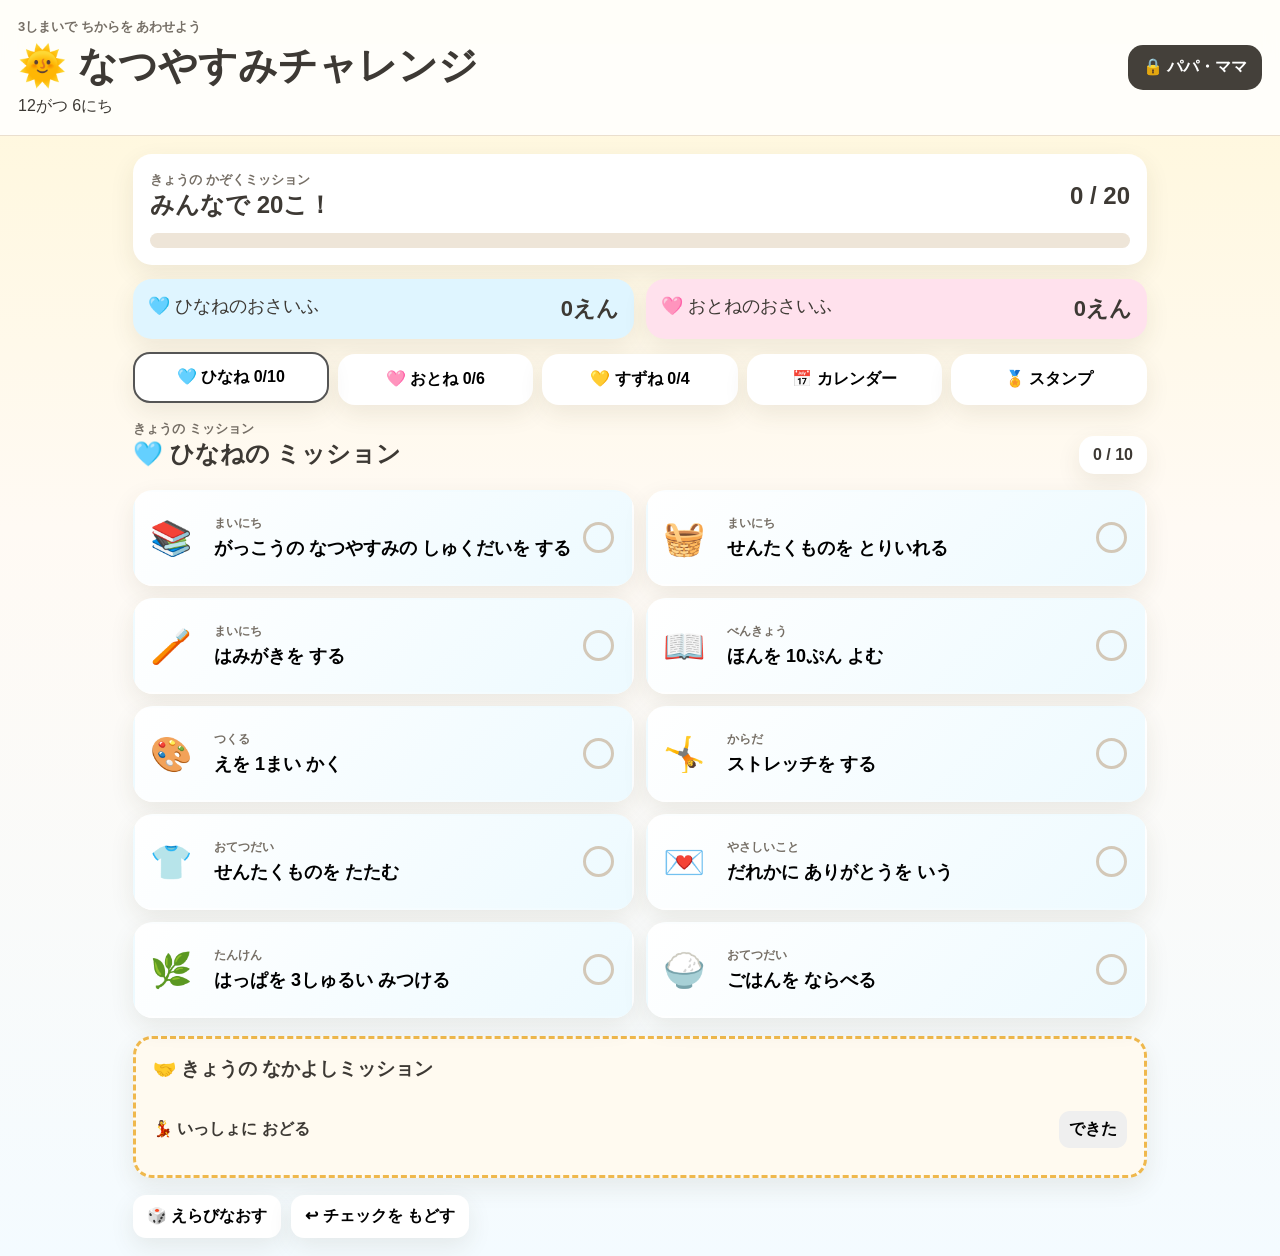
==== index.html @ c8633b9c "Add files via upload" ====
<!doctype html>
<html lang="ja">
<head>
  <meta charset="utf-8">
  <meta name="viewport" content="width=device-width,initial-scale=1,viewport-fit=cover">
  <meta name="theme-color" content="#fff6cf">
  <meta name="apple-mobile-web-app-capable" content="yes">
  <title>3しまいの なつやすみチャレンジ</title>
  <link rel="manifest" href="manifest.json">
  <link rel="apple-touch-icon" href="icon-192.png">
  <link rel="stylesheet" href="style.css">
</head>
<body>
<canvas id="confetti"></canvas>

<header>
  <div>
    <div class="tiny">3しまいで ちからを あわせよう</div>
    <h1>🌞 なつやすみチャレンジ</h1>
    <div id="todayText"></div>
  </div>
  <button class="parent" id="parentOpen">🔒 パパ・ママ</button>
</header>

<main>
  <section class="family-card">
    <div class="family-top">
      <div>
        <div class="tiny">きょうの かぞくミッション</div>
        <strong>みんなで 20こ！</strong>
      </div>
      <strong id="familyCount">0 / 20</strong>
    </div>
    <div class="bar"><div class="fill" id="familyFill"></div></div>
  </section>

  <section class="wallets">
    <div class="wallet hinane-wallet">🩵 ひなねのおさいふ <strong id="walletHinane">0えん</strong></div>
    <div class="wallet otone-wallet">🩷 おとねのおさいふ <strong id="walletOtone">0えん</strong></div>
  </section>

  <section class="tabs">
    <button class="tab active" data-child="hinane">🩵 ひなね <span id="th">0/10</span></button>
    <button class="tab" data-child="otone">🩷 おとね <span id="to">0/6</span></button>
    <button class="tab" data-child="suzune">💛 すずね <span id="ts">0/4</span></button>
    <button class="tab" id="calendarTab">📅 カレンダー</button>
    <button class="tab" id="stampTab">🏅 スタンプ</button>
  </section>

  <section id="missionView">
    <div class="titlebar">
      <div>
        <div class="tiny">きょうの ミッション</div>
        <h2 id="childTitle"></h2>
      </div>
      <div class="badge" id="badge"></div>
    </div>

    <div class="grid" id="missions"></div>

    <section class="box sister-box">
      <h3>🤝 きょうの なかよしミッション</h3>
      <div id="sisterMission"></div>
    </section>

    <section class="box hidden" id="bonusBox">
      <h3>🌟 パパ・ママからの ミッション</h3>
      <div id="bonusList"></div>
    </section>

    <section class="box hidden" id="awardBox">
      <h3>🏅 きょうの とくべつしょう</h3>
      <div id="awardList"></div>
    </section>

    <div class="actions">
      <button class="soft" id="reroll">🎲 えらびなおす</button>
      <button class="soft" id="resetChecks">↩ チェックを もどす</button>
    </div>
  </section>

  <section id="calendarView" class="hidden">
    <div class="calhead">
      <button id="prevMonth">◀</button>
      <h2 id="monthTitle"></h2>
      <button id="nextMonth">▶</button>
    </div>
    <div class="week"><span>にち</span><span>げつ</span><span>か</span><span>すい</span><span>もく</span><span>きん</span><span>ど</span></div>
    <div class="calendar" id="calendar"></div>
    <div class="detail" id="calendarDetail">ひづけを おすと、きろくが みられます。</div>
  </section>

  <section id="stampView" class="hidden">
    <div class="titlebar">
      <div><div class="tiny">あつめた スタンプ</div><h2>🏅 スタンプずかん</h2></div>
      <div class="badge" id="stampCount">0 / 20</div>
    </div>
    <div class="stamp-grid" id="stampGrid"></div>
  </section>
</main>

<div class="stamp-popup hidden" id="stampPopup">
  <div class="stamp-popup-card">
    <div class="stamp-big" id="stampPopupEmoji">⭐</div>
    <h2>スタンプ ゲット！</h2>
    <p id="stampPopupName"></p>
    <button id="stampPopupClose">やったー！</button>
  </div>
</div>

<dialog id="parentDialog">
  <form method="dialog" class="dialog">
    <button class="close" value="cancel">✕</button>
    <div id="loginPane">
      <h2>🔒 パパ・ママモード</h2>
      <input id="pin" type="password" inputmode="numeric" maxlength="6" placeholder="あいことば">
      <button type="button" class="primary" id="loginBtn">はいる</button>
      <p class="error" id="pinError"></p>
    </div>

    <div id="parentPane" class="hidden">
      <h2>👨‍👩‍👧 パパ・ママモード</h2>

      <section class="psec">
        <h3>🌟 ミッションを ついか</h3>
        <label>だれに？
          <select id="bonusChild">
            <option value="hinane">ひなね</option>
            <option value="otone">おとね</option>
            <option value="suzune">すずね</option>
          </select>
        </label>
        <label>ミッション
          <input id="bonusText" placeholder="れい：くつを そろえる">
        </label>
        <button type="button" class="primary" id="addBonus">ついかする</button>
      </section>

      <section class="psec">
        <h3>🏅 とくべつしょう</h3>
        <label>だれに？
          <select id="awardChild">
            <option value="hinane">ひなね</option>
            <option value="otone">おとね</option>
            <option value="suzune">すずね</option>
          </select>
        </label>
        <label>しょう
          <select id="awardText">
            <option>やさしく できたで しょう</option>
            <option>おてつだいを がんばったで しょう</option>
            <option>あきらめずに がんばったで しょう</option>
            <option>にこにこ できたで しょう</option>
          </select>
        </label>
        <button type="button" class="primary" id="addAward">おくる</button>
      </section>

      <section class="psec">
        <h3>💰 おさいふ</h3>
        <p class="tiny">つかったときだけ へらします</p>
        <label>だれ？
          <select id="walletChild">
            <option value="hinane">ひなね</option>
            <option value="otone">おとね</option>
          </select>
        </label>
        <label>つかった きんがく
          <input id="walletSpend" type="number" min="0" step="10" placeholder="10">
        </label>
        <button type="button" class="primary" id="spendWallet">おさいふから へらす</button>
      </section>

      <section class="psec">
        <h3>📒 きょうの きろく</h3>
        <div id="summary"></div>
      </section>
    </div>
  </form>
</dialog>

<script src="data.js"></script>
<script src="script.js"></script>
</body>
</html>
---- style.css ----
:root{
  --ink:#3d3934;--muted:#766f66;--line:#eadfce;--shadow:0 9px 25px #4f3d2018;
  --hinane:#dff5ff;--otone:#ffe1ed;--suzune:#fff3ad;--done:#dff6df;
}
*{box-sizing:border-box}
body{margin:0;font-family:-apple-system,BlinkMacSystemFont,"Hiragino Sans","Yu Gothic",sans-serif;color:var(--ink);background:linear-gradient(#fff7d8,#fffaf4 42%,#f4fbff)}
button,input,select{font:inherit}button{cursor:pointer}
#confetti{position:fixed;inset:0;width:100%;height:100%;pointer-events:none;z-index:100}
header{padding:18px;display:flex;justify-content:space-between;align-items:center;gap:12px;background:#ffffffd7;border-bottom:1px solid var(--line);backdrop-filter:blur(10px)}
h1{margin:3px 0;font-size:clamp(24px,4vw,39px)}h2,h3{margin-top:0}.tiny{font-size:13px;color:var(--muted);font-weight:800}
.parent{border:0;border-radius:15px;background:#44403a;color:#fff;padding:12px 15px;font-weight:900}
main{max-width:1050px;margin:auto;padding:18px}
.family-card,.wallet,.box,.detail,.psec{border-radius:19px;background:#fff;box-shadow:var(--shadow)}
.family-card{padding:17px;margin-bottom:14px}.family-top{display:flex;justify-content:space-between;align-items:center;gap:12px}.family-top strong{font-size:24px}
.bar{height:15px;background:#eee5d8;border-radius:999px;overflow:hidden;margin-top:12px}.fill{height:100%;width:0;background:linear-gradient(90deg,#6cc8f2,#ff9dc5,#f3d35f);transition:.3s}
.wallets{display:grid;grid-template-columns:1fr 1fr;gap:12px}.wallet{padding:15px;font-size:18px}.wallet strong{float:right;font-size:22px}.hinane-wallet{background:var(--hinane)}.otone-wallet{background:var(--otone)}
.tabs{display:grid;grid-template-columns:repeat(5,1fr);gap:9px;margin:15px 0}.tab{border:2px solid transparent;background:#fff;border-radius:17px;padding:13px 7px;box-shadow:var(--shadow);font-weight:900}.tab.active{border-color:#555;transform:translateY(-2px)}
.titlebar{display:flex;justify-content:space-between;align-items:center;gap:12px}.badge{background:#fff;padding:10px 14px;border-radius:15px;font-weight:900;box-shadow:var(--shadow)}
.grid{display:grid;grid-template-columns:repeat(2,minmax(0,1fr));gap:12px}
.mission{display:grid;grid-template-columns:52px 1fr 34px;gap:12px;align-items:center;min-height:96px;border:2px solid transparent;border-radius:20px;padding:15px;background:#fff;text-align:left;box-shadow:var(--shadow);transition:.16s}
.mission:active{transform:scale(.98)}.mission.hinane{background:linear-gradient(135deg,#fff,#edfaff)}.mission.otone{background:linear-gradient(135deg,#fff,#fff1f7)}.mission.suzune{background:linear-gradient(135deg,#fff,#fff9d4)}
.mission .e{font-size:34px}.kind{display:block;font-size:12px;color:var(--muted);font-weight:800;margin-bottom:4px}.txt{font-size:18px;font-weight:900;line-height:1.35}
.check{width:31px;height:31px;border:3px solid #d3c8b8;border-radius:50%;display:grid;place-items:center;font-weight:900}
.mission.done{background:var(--done);border-color:#68b96c;animation:pop .25s}.mission.done .txt{text-decoration:line-through}.mission.done .check{background:#68b96c;color:#fff;border-color:#68b96c}
@keyframes pop{50%{transform:scale(1.03)}}
.box,.detail,.psec{margin-top:18px;padding:17px}.sister-box{border:3px dashed #efb84d;background:#fffaf0}
.row{display:flex;justify-content:space-between;align-items:center;gap:10px;padding:10px 0;border-top:1px solid var(--line)}.row:first-child{border-top:0}
.small{border:0;border-radius:11px;padding:8px 10px;font-weight:800}.small.done{background:#69c36e;color:#fff}
.actions{display:flex;gap:10px;flex-wrap:wrap;margin-top:17px}.soft{border:0;background:#fff;border-radius:13px;padding:11px 14px;box-shadow:var(--shadow);font-weight:800}
.hidden{display:none!important}
.calhead{display:flex;justify-content:center;align-items:center;gap:16px}.calhead button{border:0;background:#fff;border-radius:11px;padding:9px 13px;box-shadow:var(--shadow)}
.week,.calendar{display:grid;grid-template-columns:repeat(7,1fr);gap:7px}.week span{text-align:center;font-size:12px;font-weight:800;color:var(--muted);padding:8px}
.day{min-height:76px;border:0;border-radius:14px;background:#fff;box-shadow:0 5px 13px #4f3d2015;padding:8px;display:flex;flex-direction:column;align-items:flex-start}.day.blank{visibility:hidden}.day.today{outline:3px solid #74aef0}.day.full{background:#fff2a9}.day.some{background:#edf8ff}.marks{margin-top:auto}
.stamp-grid{display:grid;grid-template-columns:repeat(4,1fr);gap:12px}.stamp-card{background:#fff;border-radius:18px;padding:16px;text-align:center;box-shadow:var(--shadow);min-height:120px}.stamp-card.locked{filter:grayscale(1);opacity:.35}.stamp-emoji{font-size:42px}.stamp-name{font-weight:900}
.stamp-popup{position:fixed;inset:0;background:#0007;display:grid;place-items:center;z-index:120;padding:20px}.stamp-popup-card{background:#fff;border-radius:24px;padding:26px;text-align:center;max-width:360px;width:100%;box-shadow:0 25px 80px #0006}.stamp-big{font-size:80px}.stamp-popup-card button{border:0;border-radius:14px;padding:12px 18px;background:#ffcf54;font-weight:900}
dialog{border:0;border-radius:22px;width:min(680px,calc(100% - 22px));max-height:92vh;padding:0;box-shadow:0 20px 70px #0005}dialog::backdrop{background:#251f1a99}
.dialog{position:relative;padding:22px;overflow:auto;max-height:92vh}.close{position:absolute;right:13px;top:13px;border:0;border-radius:50%;width:37px;height:37px}
.dialog input,.dialog select{width:100%;padding:12px;border:2px solid #ddd2c2;border-radius:12px;margin-top:5px}.dialog label{display:block;font-weight:800;margin:11px 0}
.primary{width:100%;border:0;border-radius:13px;padding:12px;font-weight:900;background:#397ae6;color:#fff}.error{color:#c42d2d;font-weight:800}.psec{box-shadow:none;border:1px solid var(--line)}
@media(max-width:760px){.tabs{grid-template-columns:1fr 1fr}.grid{grid-template-columns:1fr}.stamp-grid{grid-template-columns:1fr 1fr}.wallets{grid-template-columns:1fr}.family-top{align-items:flex-start}.parent{font-size:13px;padding:10px}}
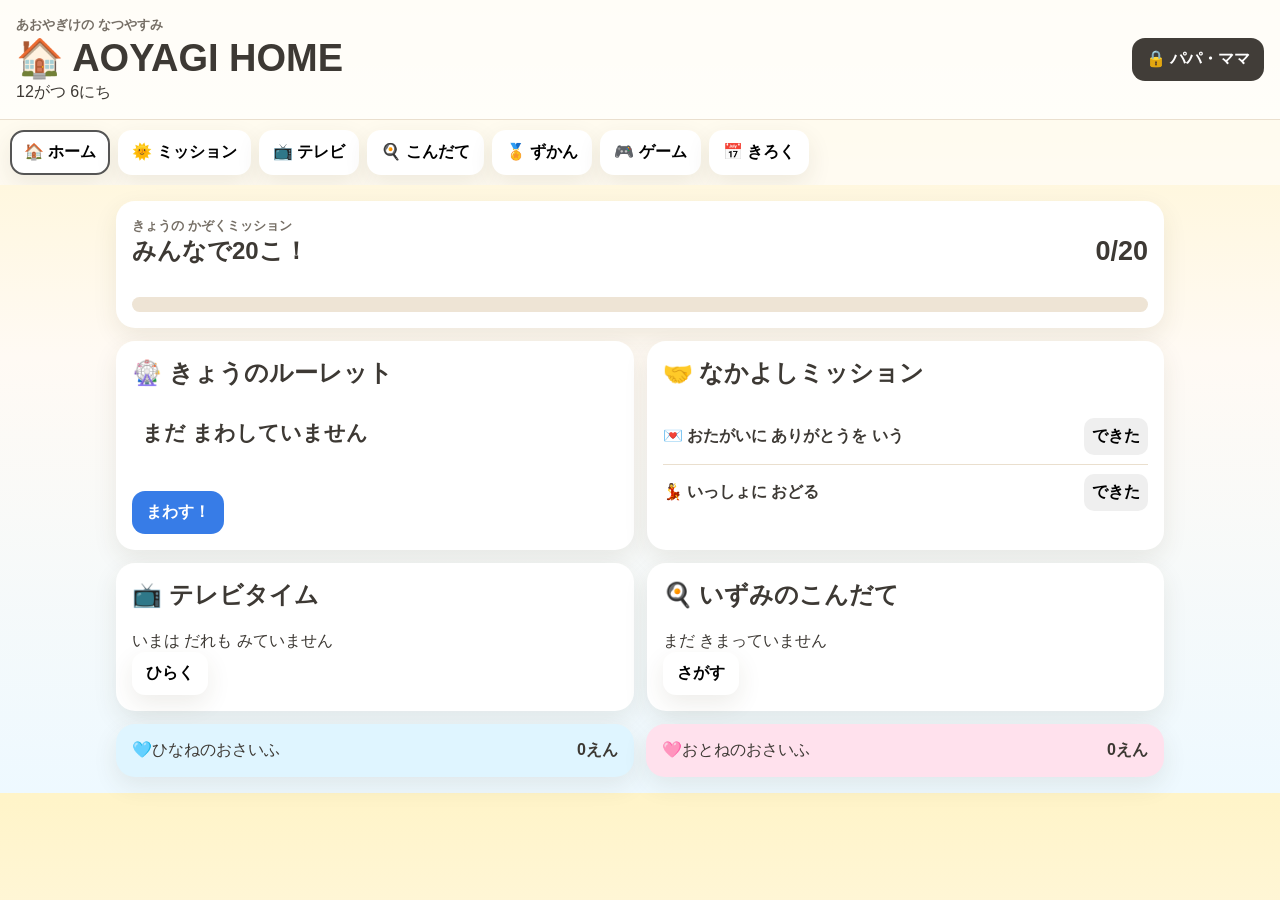
==== commit 2d924ae0: "Add files via upload" ====
--- a/index.html
+++ b/index.html
@@ -1,185 +1,38 @@
-<!doctype html>
-<html lang="ja">
-<head>
-  <meta charset="utf-8">
-  <meta name="viewport" content="width=device-width,initial-scale=1,viewport-fit=cover">
-  <meta name="theme-color" content="#fff6cf">
-  <meta name="apple-mobile-web-app-capable" content="yes">
-  <title>3しまいの なつやすみチャレンジ</title>
-  <link rel="manifest" href="manifest.json">
-  <link rel="apple-touch-icon" href="icon-192.png">
-  <link rel="stylesheet" href="style.css">
-</head>
-<body>
-<canvas id="confetti"></canvas>
-
-<header>
-  <div>
-    <div class="tiny">3しまいで ちからを あわせよう</div>
-    <h1>🌞 なつやすみチャレンジ</h1>
-    <div id="todayText"></div>
-  </div>
-  <button class="parent" id="parentOpen">🔒 パパ・ママ</button>
-</header>
-
-<main>
-  <section class="family-card">
-    <div class="family-top">
-      <div>
-        <div class="tiny">きょうの かぞくミッション</div>
-        <strong>みんなで 20こ！</strong>
-      </div>
-      <strong id="familyCount">0 / 20</strong>
-    </div>
-    <div class="bar"><div class="fill" id="familyFill"></div></div>
-  </section>
-
-  <section class="wallets">
-    <div class="wallet hinane-wallet">🩵 ひなねのおさいふ <strong id="walletHinane">0えん</strong></div>
-    <div class="wallet otone-wallet">🩷 おとねのおさいふ <strong id="walletOtone">0えん</strong></div>
-  </section>
-
-  <section class="tabs">
-    <button class="tab active" data-child="hinane">🩵 ひなね <span id="th">0/10</span></button>
-    <button class="tab" data-child="otone">🩷 おとね <span id="to">0/6</span></button>
-    <button class="tab" data-child="suzune">💛 すずね <span id="ts">0/4</span></button>
-    <button class="tab" id="calendarTab">📅 カレンダー</button>
-    <button class="tab" id="stampTab">🏅 スタンプ</button>
-  </section>
-
-  <section id="missionView">
-    <div class="titlebar">
-      <div>
-        <div class="tiny">きょうの ミッション</div>
-        <h2 id="childTitle"></h2>
-      </div>
-      <div class="badge" id="badge"></div>
-    </div>
-
-    <div class="grid" id="missions"></div>
-
-    <section class="box sister-box">
-      <h3>🤝 きょうの なかよしミッション</h3>
-      <div id="sisterMission"></div>
-    </section>
-
-    <section class="box hidden" id="bonusBox">
-      <h3>🌟 パパ・ママからの ミッション</h3>
-      <div id="bonusList"></div>
-    </section>
-
-    <section class="box hidden" id="awardBox">
-      <h3>🏅 きょうの とくべつしょう</h3>
-      <div id="awardList"></div>
-    </section>
-
-    <div class="actions">
-      <button class="soft" id="reroll">🎲 えらびなおす</button>
-      <button class="soft" id="resetChecks">↩ チェックを もどす</button>
-    </div>
-  </section>
-
-  <section id="calendarView" class="hidden">
-    <div class="calhead">
-      <button id="prevMonth">◀</button>
-      <h2 id="monthTitle"></h2>
-      <button id="nextMonth">▶</button>
-    </div>
-    <div class="week"><span>にち</span><span>げつ</span><span>か</span><span>すい</span><span>もく</span><span>きん</span><span>ど</span></div>
-    <div class="calendar" id="calendar"></div>
-    <div class="detail" id="calendarDetail">ひづけを おすと、きろくが みられます。</div>
-  </section>
-
-  <section id="stampView" class="hidden">
-    <div class="titlebar">
-      <div><div class="tiny">あつめた スタンプ</div><h2>🏅 スタンプずかん</h2></div>
-      <div class="badge" id="stampCount">0 / 20</div>
-    </div>
-    <div class="stamp-grid" id="stampGrid"></div>
-  </section>
-</main>
-
-<div class="stamp-popup hidden" id="stampPopup">
-  <div class="stamp-popup-card">
-    <div class="stamp-big" id="stampPopupEmoji">⭐</div>
-    <h2>スタンプ ゲット！</h2>
-    <p id="stampPopupName"></p>
-    <button id="stampPopupClose">やったー！</button>
-  </div>
-</div>
-
-<dialog id="parentDialog">
-  <form method="dialog" class="dialog">
-    <button class="close" value="cancel">✕</button>
-    <div id="loginPane">
-      <h2>🔒 パパ・ママモード</h2>
-      <input id="pin" type="password" inputmode="numeric" maxlength="6" placeholder="あいことば">
-      <button type="button" class="primary" id="loginBtn">はいる</button>
-      <p class="error" id="pinError"></p>
-    </div>
-
-    <div id="parentPane" class="hidden">
-      <h2>👨‍👩‍👧 パパ・ママモード</h2>
-
-      <section class="psec">
-        <h3>🌟 ミッションを ついか</h3>
-        <label>だれに？
-          <select id="bonusChild">
-            <option value="hinane">ひなね</option>
-            <option value="otone">おとね</option>
-            <option value="suzune">すずね</option>
-          </select>
-        </label>
-        <label>ミッション
-          <input id="bonusText" placeholder="れい：くつを そろえる">
-        </label>
-        <button type="button" class="primary" id="addBonus">ついかする</button>
-      </section>
-
-      <section class="psec">
-        <h3>🏅 とくべつしょう</h3>
-        <label>だれに？
-          <select id="awardChild">
-            <option value="hinane">ひなね</option>
-            <option value="otone">おとね</option>
-            <option value="suzune">すずね</option>
-          </select>
-        </label>
-        <label>しょう
-          <select id="awardText">
-            <option>やさしく できたで しょう</option>
-            <option>おてつだいを がんばったで しょう</option>
-            <option>あきらめずに がんばったで しょう</option>
-            <option>にこにこ できたで しょう</option>
-          </select>
-        </label>
-        <button type="button" class="primary" id="addAward">おくる</button>
-      </section>
-
-      <section class="psec">
-        <h3>💰 おさいふ</h3>
-        <p class="tiny">つかったときだけ へらします</p>
-        <label>だれ？
-          <select id="walletChild">
-            <option value="hinane">ひなね</option>
-            <option value="otone">おとね</option>
-          </select>
-        </label>
-        <label>つかった きんがく
-          <input id="walletSpend" type="number" min="0" step="10" placeholder="10">
-        </label>
-        <button type="button" class="primary" id="spendWallet">おさいふから へらす</button>
-      </section>
-
-      <section class="psec">
-        <h3>📒 きょうの きろく</h3>
-        <div id="summary"></div>
-      </section>
-    </div>
-  </form>
-</dialog>
-
-<script src="data.js"></script>
-<script src="script.js"></script>
-</body>
-</html>
+<!doctype html><html lang="ja"><head><meta charset="utf-8"><meta name="viewport" content="width=device-width,initial-scale=1,viewport-fit=cover"><meta name="theme-color" content="#fff3c4"><meta name="apple-mobile-web-app-capable" content="yes"><title>AOYAGI HOME Ver3</title><link rel="manifest" href="manifest.json"><link rel="apple-touch-icon" href="icon-192.png"><style>
+:root{--ink:#3d3934;--line:#eadfce;--sh:0 9px 25px #4f3d2018;--b:#dff5ff;--p:#ffe1ed;--y:#fff3ad}*{box-sizing:border-box}body{margin:0;font-family:-apple-system,BlinkMacSystemFont,"Hiragino Sans","Yu Gothic",sans-serif;color:var(--ink);background:linear-gradient(#fff4c8,#fffaf4 45%,#eef9ff)}button,input,select{font:inherit}button{cursor:pointer}header{padding:16px;display:flex;justify-content:space-between;align-items:center;background:#ffffffdc;border-bottom:1px solid var(--line)}h1{margin:2px 0;font-size:clamp(24px,4vw,38px)}h2,h3{margin-top:0}.tiny{font-size:13px;color:#766f66;font-weight:800}.dark,.primary,.soft{border:0;border-radius:13px;padding:11px 14px;font-weight:900}.dark{background:#413d38;color:#fff}.primary{background:#377ce7;color:#fff}.soft{background:#fff;box-shadow:var(--sh)}nav{display:flex;gap:8px;overflow-x:auto;padding:10px;background:#fff9;position:sticky;top:0;z-index:10}.nav{flex:0 0 auto;border:2px solid transparent;border-radius:14px;padding:10px 12px;background:#fff;box-shadow:var(--sh);font-weight:900}.nav.active{border-color:#555}main{max-width:1080px;margin:auto;padding:16px}.hidden{display:none!important}.card,.wallet{background:#fff;border-radius:19px;padding:16px;box-shadow:var(--sh)}.hero{display:grid;grid-template-columns:1fr auto;gap:10px;align-items:center}.count{font-size:27px;font-weight:900}.bar{grid-column:1/-1;height:15px;border-radius:999px;background:#eee4d5;overflow:hidden}.fill{height:100%;background:linear-gradient(90deg,#68c7f1,#ff9fc4,#f2d35b);width:0}.grid2{display:grid;grid-template-columns:1fr 1fr;gap:13px;margin-top:13px}.wallets{display:grid;grid-template-columns:1fr 1fr;gap:12px;margin-top:13px}.wallet strong{float:right}.blue{background:var(--b)}.pink{background:var(--p)}.yellow{background:var(--y)}.roulette{font-size:21px;font-weight:900;min-height:82px;padding:10px;background:#fff9;border-radius:14px}.tabs{display:flex;gap:9px;overflow-x:auto;margin-bottom:14px}.tab{border:2px solid transparent;border-radius:15px;padding:12px;background:#fff;box-shadow:var(--sh);font-weight:900}.tab.active{border-color:#555}.titlebar{display:flex;justify-content:space-between;align-items:center}.badge{background:#fff;border-radius:14px;padding:10px 13px;box-shadow:var(--sh);font-weight:900}.missions{display:grid;grid-template-columns:1fr 1fr;gap:11px}.mission{display:grid;grid-template-columns:48px 1fr 31px;gap:10px;align-items:center;min-height:91px;border:2px solid transparent;border-radius:19px;padding:13px;background:#fff;box-shadow:var(--sh);text-align:left}.mission.done{background:#dff6df;border-color:#68b96c}.mission.done .txt{text-decoration:line-through}.emoji{font-size:31px}.kind{font-size:11px;color:#766f66;font-weight:800;display:block}.txt{font-size:17px;font-weight:900}.check{width:29px;height:29px;border:3px solid #d3c8b8;border-radius:50%;display:grid;place-items:center}.mission.done .check{background:#68b96c;color:#fff}.row{display:flex;justify-content:space-between;align-items:center;gap:8px;padding:9px 0;border-top:1px solid var(--line)}.row:first-child{border:0}.small{border:0;border-radius:10px;padding:8px;font-weight:900}.small.done{background:#68b96c;color:#fff}.sister{border:3px dashed #e6af42;margin-top:16px}.actions{display:flex;gap:9px;flex-wrap:wrap;margin-top:14px}.timer{font-size:clamp(64px,15vw,110px);text-align:center;font-weight:900}.people{display:flex;gap:10px}.person{flex:1;border:3px solid transparent;border-radius:16px;padding:14px;font-weight:900}.person.active{border-color:#444}.tv-actions{display:flex;justify-content:center;gap:8px;flex-wrap:wrap}.food{display:grid;grid-template-columns:1fr 1fr;gap:9px}.food label,.tv label{font-weight:800}.food input,.food select,.tv input{width:100%;padding:11px;border:2px solid #ddd2c2;border-radius:11px;margin-top:4px}.recipes{display:grid;grid-template-columns:repeat(3,1fr);gap:11px;margin-top:13px}.recipe{background:#fff;border-radius:17px;padding:14px;box-shadow:var(--sh)}.tag{display:inline-block;background:#f1ece4;border-radius:999px;padding:4px 7px;font-size:11px;margin:2px}.stampgrid{display:grid;grid-template-columns:repeat(5,1fr);gap:10px}.stamp{background:#fff;border-radius:16px;padding:12px;text-align:center;box-shadow:var(--sh);min-height:112px}.stamp.locked{filter:grayscale(1);opacity:.35}.stamp .e{font-size:36px}.cond{font-size:10px;color:#766f66}.games{display:grid;grid-template-columns:repeat(3,1fr);gap:11px}.gamebtn{border:0;border-radius:18px;background:#fff;box-shadow:var(--sh);padding:18px;font-size:36px}.gamebtn strong,.gamebtn span{display:block;font-size:15px}.gamebtn span{font-size:11px;color:#766f66}.gamearea{margin-top:13px;min-height:330px;text-align:center;position:relative;overflow:hidden}.balloon{position:absolute;border:0;background:none;font-size:52px}.memory{display:grid;grid-template-columns:repeat(4,1fr);gap:8px;max-width:500px;margin:auto}.mem{height:78px;border:0;border-radius:13px;font-size:34px}.react{height:220px;width:100%;border:0;border-radius:18px;background:#ddd;font-size:28px;font-weight:900}.react.go{background:#8bdf87}.popup{position:fixed;inset:0;background:#0007;display:grid;place-items:center;z-index:100;padding:20px}.popcard{background:#fff;border-radius:23px;padding:24px;text-align:center;max-width:360px;width:100%}.pope{font-size:74px}dialog{border:0;border-radius:22px;width:min(650px,calc(100% - 22px));padding:0}.dlg{padding:22px}.dlg input,.dlg select{width:100%;padding:11px;margin:5px 0 10px;border:2px solid #ddd2c2;border-radius:11px}.cal{display:grid;grid-template-columns:repeat(7,1fr);gap:6px}.day{min-height:70px;border:0;border-radius:12px;background:#fff;box-shadow:var(--sh)}@media(max-width:760px){.grid2,.missions,.recipes,.games{grid-template-columns:1fr}.wallets,.food{grid-template-columns:1fr}.stampgrid{grid-template-columns:repeat(3,1fr)}}
+</style></head><body><header><div><div class="tiny">あおやぎけの なつやすみ</div><h1>🏠 AOYAGI HOME</h1><div id="date"></div></div><button class="dark" id="parentBtn">🔒 パパ・ママ</button></header><nav><button class="nav active" data-v="home">🏠 ホーム</button><button class="nav" data-v="missionsV">🌞 ミッション</button><button class="nav" data-v="tv">📺 テレビ</button><button class="nav" data-v="menu">🍳 こんだて</button><button class="nav" data-v="stamps">🏅 ずかん</button><button class="nav" data-v="games">🎮 ゲーム</button><button class="nav" data-v="calendar">📅 きろく</button></nav><main>
+<section id="home" class="view"><section class="card hero"><div><div class="tiny">きょうの かぞくミッション</div><h2>みんなで20こ！</h2></div><div class="count" id="famCount">0/20</div><div class="bar"><div class="fill" id="famFill"></div></div></section><div class="grid2"><section class="card"><h2>🎡 きょうのルーレット</h2><div class="roulette" id="roulette">まだ まわしていません</div><button class="primary" id="spin">まわす！</button></section><section class="card"><h2>🤝 なかよしミッション</h2><div id="homeSisters"></div></section><section class="card"><h2>📺 テレビタイム</h2><div id="homeTv">いまは だれも みていません</div><button class="soft go" data-v="tv">ひらく</button></section><section class="card"><h2>🍳 いずみのこんだて</h2><div id="homeDinner">まだ きまっていません</div><button class="soft go" data-v="menu">さがす</button></section></div><div class="wallets"><div class="wallet blue">🩵ひなねのおさいふ <strong id="wh">0えん</strong></div><div class="wallet pink">🩷おとねのおさいふ <strong id="wo">0えん</strong></div></div></section>
+<section id="missionsV" class="view hidden"><div class="tabs"><button class="tab active" data-c="hinane">🩵ひなね <span id="ph"></span></button><button class="tab" data-c="otone">🩷おとね <span id="po"></span></button><button class="tab" data-c="suzune">💛すずね <span id="ps"></span></button></div><div class="titlebar"><h2 id="ctitle"></h2><div class="badge" id="cbadge"></div></div><div class="missions" id="missionList"></div><section class="card sister"><h2>🤝 なかよしミッション</h2><div id="sisterList"></div></section><div class="actions"><button class="soft" id="reroll">🎲えらびなおす</button><button class="soft" id="reset">↩チェックをもどす</button></div></section>
+<section id="tv" class="view hidden"><section class="card tv"><h2>📺 テレビタイマー</h2><div class="people"><button class="person blue" data-tv="hinane">🩵ひなね</button><button class="person pink" data-tv="otone">🩷おとね</button></div><label>みる番組<input id="program" placeholder="れい：プリキュア"></label><div class="timer" id="timer">10:00</div><div style="text-align:center;font-weight:900" id="owner">だれがみるか えらんでね</div><div class="tv-actions"><button class="primary" id="startTv">▶スタート</button><button class="soft" id="pauseTv">⏸とめる</button><button class="soft" id="stopTv">⏹おしまい</button></div><p class="tiny">残り1分と終了時に音・読み上げが出ます。Safariを閉じると止まる場合があります。</p></section><section class="card" style="margin-top:13px"><h2>きょうの履歴</h2><div id="tvHist"></div></section></section>
+<section id="menu" class="view hidden"><section class="card"><h2>🍳 いずみの こんだてミッション</h2><p class="tiny">必ず2個まで、できれば3個まで。</p><div class="food"><label>必ず①<input id="m1" placeholder="鶏もも"></label><label>必ず②<input id="m2" placeholder="玉ねぎ"></label><label>できれば①<input id="n1" placeholder="にんじん"></label><label>できれば②<input id="n2" placeholder="じゃがいも"></label><label>できれば③<input id="n3" placeholder="卵"></label><label>時間<select id="ctime"><option value="999">こだわらない</option><option value="15">15分</option><option value="30">30分</option><option value="45">45分</option></select></label></div><div class="actions"><button class="primary" id="findMenu">候補をさがす</button><button class="soft" id="webMenu">ネットでもさがす</button></div></section><div class="recipes" id="recipeList"></div></section>
+<section id="stamps" class="view hidden"><div class="titlebar"><h2>🏅 スタンプずかん</h2><div class="badge" id="stampCount"></div></div><p class="tiny">80種類。レア以上は条件を達成しないともらえません。</p><div class="stampgrid" id="stampGrid"></div></section>
+<section id="games" class="view hidden"><div class="games"><button class="gamebtn" data-game="balloon">🎈<strong>ふうせん</strong><span>20秒</span></button><button class="gamebtn" data-game="memory">🧠<strong>えあわせ</strong><span>6ペア</span></button><button class="gamebtn" data-game="reaction">⚡<strong>はやおし</strong><span>光ったらタップ</span></button></div><section class="card gamearea" id="gameArea"><h2>ゲームをえらんでね</h2></section></section>
+<section id="calendar" class="view hidden"><div class="titlebar"><button class="soft" id="prev">◀</button><h2 id="month"></h2><button class="soft" id="next">▶</button></div><div class="cal" id="cal"></div><section class="card" style="margin-top:12px" id="dayDetail">日をおすと記録が見られます。</section></section></main>
+<div class="popup hidden" id="popup"><div class="popcard"><div class="pope" id="popE">⭐</div><h2 id="popT"></h2><p id="popX"></p><button class="primary" id="popClose">やったー！</button></div></div>
+<dialog id="parent"><form method="dialog" class="dlg"><button value="cancel" style="float:right">✕</button><div id="login"><h2>🔒 パパ・ママ</h2><input id="pin" type="password" inputmode="numeric" placeholder="あいことば"><button type="button" class="primary" id="loginBtn">はいる</button><p id="pinErr"></p></div><div id="parentPane" class="hidden"><h2>設定</h2><label>テレビ時間<select id="tvMin"><option>10</option><option>15</option><option>20</option></select>分</label><label><input id="sound" type="checkbox" checked>音を出す</label><button type="button" class="primary" id="saveSet">保存</button><h3>おさいふを使う</h3><select id="spendC"><option value="hinane">ひなね</option><option value="otone">おとね</option></select><input id="spend" type="number" step="10" placeholder="金額"><button type="button" class="primary" id="spendBtn">へらす</button></div></form></dialog>
+<script>
+const $=id=>document.getElementById(id),D=new Date(),pad=n=>String(n).padStart(2,'0'),DAY=`${D.getFullYear()}-${pad(D.getMonth()+1)}-${pad(D.getDate())}`;
+const read=(k,f)=>{try{return JSON.parse(localStorage.getItem(k))??f}catch{return f}},write=(k,v)=>localStorage.setItem(k,JSON.stringify(v)),shuffle=a=>[...a].sort(()=>Math.random()-.5);
+const DATA={children:{hinane:{name:'ひなね',emoji:'🩵',goal:10,fixed:[['📚','がっこうの しゅくだいを する','まいにち'],['🧺','せんたくものを とりいれる','まいにち'],['🪥','はみがきを する','まいにち']],random:[['📖','ほんを 10ぷん よむ','べんきょう'],['🔢','けいさんを 5もん とく','べんきょう'],['🧹','へやを 5ふん そうじする','おてつだい'],['👕','せんたくものを たたむ','おてつだい'],['🍚','ごはんを ならべる','おてつだい'],['😊','きょうのことを おはなしする','かぞく'],['👶','すずねと あそぶ','やさしいこと'],['🍳','おりょうりを てつだう','おりょうり'],['🔪','おとなと いっしょに しょくざいを きる','おりょうり'],['🥣','ざいりょうを まぜる','おりょうり'],['🥚','たまごを わる','おりょうり'],['🍙','おにぎりを にぎる','おりょうり'],['🥗','もりつけを する','おりょうり'],['🛏️','あしたの じゅんびを する','せいかつ']]},otone:{name:'おとね',emoji:'🩷',goal:6,fixed:[['🪥','はみがきを する','まいにち'],['🧸','おもちゃを かたづける','まいにち'],['😊','きょうのことを おはなしする','かぞく']],random:[['📖','えほんを 1さつ みる','おうち'],['🎨','おえかきを する','おうち'],['🖍️','ぬりえを する','おうち'],['🎵','すきな うたを うたう','おうち'],['💃','うたに あわせて おどる','おうち'],['🐰','ジャンプを 5かい する','おうち'],['🥄','スプーンを ならべる','おてつだい'],['👚','パジャマを じぶんで だす','せいかつ'],['🤗','かぞくに ぎゅっとする','やさしいこと'],['👶','すずねに おはなしする','やさしいこと'],['🧩','パズルを する','おうち'],['👏','ほいくえんで がんばったことを いう','かぞく']]},suzune:{name:'すずね',emoji:'💛',goal:4,fixed:[],random:[['😭','ないたよ！','すずね'],['😊','わらったよ！','すずね'],['🧸','おもちゃで あそんだよ！','すずね'],['🍼','ミルクを のんだよ！','すずね'],['🍚','ごはんを たべたよ！','すずね'],['😴','おひるね したよ！','すずね'],['👏','おててを ぱちぱち したよ！','すずね'],['👋','ばいばい したよ！','すずね'],['🗣️','こえを だしたよ！','すずね'],['🧍','つかまりだちを したよ！','すずね']]}},sisters:[['🤝','ハイタッチを 5かい'],['📚','いっしょに えほんを よむ'],['🎨','いっしょに おえかきする'],['🧸','おもちゃを いっしょに かたづける'],['💃','いっしょに おどる'],['🎵','いっしょに うたう'],['👶','すずねを わらわせる'],['💌','おたがいに ありがとうを いう'],['🤗','3にんで ぎゅっとする'],['🤣','へんなかお たいけつ'],['🧩','いっしょに パズルを する'],['🧺','いっしょに せんたくものを たたむ']],roulette:[['🎮','ミニゲームデー','ゲームクリアでボーナス！'],['🤝','なかよしデー','なかよしミッションを2つクリア！'],['🍳','シェフデー','ひなねのお料理ポイント2倍！'],['📚','おはなしデー','今日のことを家族にお話ししよう！'],['🎵','うたとダンスデー','家の中で歌って踊ろう！'],['🌈','ラッキーデー','家族20こでレアスタンプ！'],['👶','すずねデー','すずねを笑わせよう！'],['🎨','おえかきデー','姉妹でいっしょに描こう！']],recipes:[['親子丼',['鶏もも','玉ねぎ','卵'],20],['鶏ももと玉ねぎの照り焼き',['鶏もも','玉ねぎ'],20],['チキンカレー',['鶏もも','玉ねぎ','じゃがいも','にんじん'],40],['鶏じゃが',['鶏もも','じゃがいも','玉ねぎ','にんじん'],35],['豚のしょうが焼き',['豚肉','玉ねぎ'],15],['豚こまとキャベツの塩炒め',['豚肉','キャベツ'],15],['ハンバーグ',['ひき肉','玉ねぎ','卵'],35],['そぼろ丼',['ひき肉','卵'],20],['麻婆豆腐',['ひき肉','豆腐','ねぎ'],20],['鮭のバターしょうゆ焼き',['鮭','しめじ'],20],['オムライス',['卵','玉ねぎ','ごはん'],25],['豆腐ハンバーグ',['豆腐','ひき肉','玉ねぎ'],30],['肉じゃが',['牛肉','じゃがいも','玉ねぎ','にんじん'],40],['牛丼',['牛肉','玉ねぎ'],20],['焼きうどん',['うどん','豚肉','キャベツ'],15],['ナポリタン',['パスタ','玉ねぎ','ピーマン','ウインナー'],20],['チャーハン',['ごはん','卵','ねぎ'],15],['天津飯',['卵','かにかま','ごはん'],20],['中華丼',['豚肉','白菜','にんじん','ごはん'],25],['焼きそば',['焼きそば','豚肉','キャベツ','にんじん'],20],['鶏むねのピカタ',['鶏むね','卵','チーズ'],20],['お好み焼き',['キャベツ','卵','小麦粉'],25],['トマトと卵の中華炒め',['トマト','卵'],10],['小松菜とツナの卵炒め',['小松菜','ツナ','卵'],15],['もやしと豚肉のレンジ蒸し',['もやし','豚肉'],12],['鶏と野菜のホイル焼き',['鶏もも','玉ねぎ','しめじ'],30],['ツナマヨおにぎりと卵焼き',['ツナ','ごはん','卵'],20]]};
+let current='hinane',tvChild=null,tvSec=0,tvInt=null,tvRun=false,calDate=new Date(D.getFullYear(),D.getMonth(),1),audio=null;
+const key=(x,c='')=>`a3_${x}_${DAY}_${c}`,settings=()=>({...{tv:10,sound:true},...read('a3_settings',{})}),wallet=c=>read('a3_wallet_'+c,0),setWallet=(c,n)=>write('a3_wallet_'+c,Math.max(0,n));
+function mk(c){let q=DATA.children[c];return [...q.fixed,...shuffle(q.random).slice(0,q.goal-q.fixed.length)].map((x,i)=>({id:'t'+i,e:x[0],t:x[1],k:x[2]}))}function tasks(c){let x=read(key('tasks',c),null);if(!x){x=mk(c);write(key('tasks',c),x)}return x}function dones(c){return new Set(read(key('done',c),[]))}function prog(c){return dones(c).size}function total(){return prog('hinane')+prog('otone')+prog('suzune')}
+function sisters(){let x=read(key('sisters'),null);if(!x){x=shuffle(DATA.sisters).slice(0,2).map((a,i)=>({id:'s'+i,e:a[0],t:a[1]}));write(key('sisters'),x)}return x}function sisterDone(){return new Set(read(key('sdone'),[]))}
+function stats(){return {...{missions:0,cooking:0,sisters:0,games:0,full:0},...read('a3_stats',{})}}function saveStats(s){write('a3_stats',s)}
+const stampE=['⭐','🌈','🍀','🎈','🎉','🌸','☀️','💎','🐬','🦄','🚀','👑','💖','🌟','🐉','🌌','🎆','🏆','🍉','👩‍🍳','🍳','🥣','🔪','📚','🎨','🎵','💃','🤝','👶','🧸','🧹','🧺','📺','🎮','🧠','⚡','😊','💌','👏','🩵','🩷','💛','🍰','🥞','🍙','🥗','🥚','🍛','🎭','🤣','🧩','🎁','🪄','🌻','🐳','🦋','🐞','🍓','🍦','🎀','🏰','🛸','🐲','💫','🪐','🧙‍♀️','🗝️','💍','🎇','🧁','🍱','🎡','🌠','👸','❓','❓','❓','❓','❓','❓'];
+function owned(){return new Set(read('a3_stamps',[]))}function give(i){let o=owned();if(!o.has(i)){o.add(i);write('a3_stamps',[...o]);pop(stampE[i],'スタンプ ゲット！',i<40?'あたらしいスタンプ！':'条件達成スタンプ！')}}function randomStamp(){let a=[...Array(40).keys()].filter(i=>!owned().has(i));if(a.length)give(a[Math.floor(Math.random()*a.length)])}function achievements(){let s=stats(),o=owned(),checks=[[40,s.missions>=25],[41,s.sisters>=5],[42,s.cooking>=3],[43,s.cooking>=5],[44,s.cooking>=10],[45,s.games>=5],[46,s.full>=3],[47,s.missions>=50],[48,s.sisters>=10],[49,s.games>=10],[50,s.cooking>=15],[51,s.missions>=100],[52,s.full>=5],[53,s.games>=15],[54,s.sisters>=20],[55,s.cooking>=20],[56,s.missions>=150],[57,s.full>=10],[58,o.size>=40],[59,s.games>=20],[60,s.missions>=200],[61,s.cooking>=25],[62,s.sisters>=30],[63,s.games>=25],[64,s.full>=15],[65,o.size>=50],[66,s.missions>=250],[67,s.cooking>=30],[68,s.games>=30],[69,s.full>=20],[70,s.sisters>=40],[71,s.missions>=300],[72,o.size>=60],[73,s.cooking>=40],[74,s.full>=25],[75,s.games>=40],[76,s.sisters>=50],[77,s.missions>=400],[78,o.size>=70],[79,s.full>=30]];checks.forEach(([i,v])=>{if(v&&!o.has(i)){o.add(i);write('a3_stamps',[...o])}})}
+function beep(f=700){if(!settings().sound)return;try{audio=audio||new(window.AudioContext||window.webkitAudioContext)();let o=audio.createOscillator(),g=audio.createGain();o.connect(g);g.connect(audio.destination);o.frequency.value=f;g.gain.setValueAtTime(.12,audio.currentTime);g.gain.exponentialRampToValueAtTime(.001,audio.currentTime+.4);o.start();o.stop(audio.currentTime+.4)}catch{}}function say(t){if(settings().sound&&speechSynthesis){speechSynthesis.cancel();speechSynthesis.speak(new SpeechSynthesisUtterance(t))}}function pop(e,t,x){$('popE').textContent=e;$('popT').textContent=t;$('popX').textContent=x;$('popup').classList.remove('hidden');beep()}$('popClose').onclick=()=>$('popup').classList.add('hidden');
+function render(){let n=total();$('date').textContent=`${D.getMonth()+1}がつ ${D.getDate()}にち`;$('famCount').textContent=`${n}/20`;$('famFill').style.width=n*5+'%';$('wh').textContent=wallet('hinane')+'えん';$('wo').textContent=wallet('otone')+'えん';$('ph').textContent=`${prog('hinane')}/10`;$('po').textContent=`${prog('otone')}/6`;$('ps').textContent=`${prog('suzune')}/4`;renderMissions();renderSisters();renderRoulette();renderTv();let d=read(key('dinner'),null);$('homeDinner').textContent=d?'きょうは「'+d[0]+'」':'まだ きまっていません';achievements()}
+function renderMissions(){let c=DATA.children[current],d=dones(current);$('ctitle').textContent=c.emoji+c.name+'の ミッション';$('cbadge').textContent=`${d.size}/${c.goal}`;$('missionList').innerHTML='';tasks(current).forEach(t=>{let b=document.createElement('button');b.className='mission '+(d.has(t.id)?'done':'');b.innerHTML=`<span class="emoji">${t.e}</span><span><span class="kind">${t.k}</span><span class="txt">${t.t}</span></span><span class="check">${d.has(t.id)?'✓':''}</span>`;b.onclick=()=>{let s=dones(current),was=s.has(t.id),before=total();was?s.delete(t.id):s.add(t.id);write(key('done',current),[...s]);if(!was){let st=stats();st.missions++;if(t.k==='おりょうり')st.cooking++;saveStats(st);beep()}if(current!=='suzune'&&s.size===c.goal&&!read(key('paid',current),false)){setWallet(current,wallet(current)+10);write(key('paid',current),true);randomStamp()}if(before<20&&total()===20){let st=stats();st.full++;saveStats(st);randomStamp()}render()};$('missionList').appendChild(b)})}
+function renderSisters(){let d=sisterDone(),html=sisters().map(x=>`<div class="row"><strong>${x.e} ${x.t}</strong><button class="small ${d.has(x.id)?'done':''}" data-s="${x.id}">${d.has(x.id)?'できた！':'できた'}</button></div>`).join('');$('sisterList').innerHTML=html;$('homeSisters').innerHTML=html;document.querySelectorAll('[data-s]').forEach(b=>b.onclick=()=>{let s=sisterDone(),was=s.has(b.dataset.s);was?s.delete(b.dataset.s):s.add(b.dataset.s);write(key('sdone'),[...s]);if(!was){let st=stats();st.sisters++;saveStats(st);randomStamp()}render()})}
+function renderRoulette(){let r=read(key('roulette'),null);$('roulette').innerHTML=r?`<div style="font-size:44px">${r[0]}</div>${r[1]}<p class="tiny">${r[2]}</p>`:'まだ まわしていません'}$('spin').onclick=()=>{if(read(key('roulette'),null))return pop('🎡','きょうは もう まわしたよ','また あした！');let r=DATA.roulette[Math.floor(Math.random()*DATA.roulette.length)];write(key('roulette'),r);pop(r[0],r[1],r[2]);render()};
+document.querySelectorAll('.tab').forEach(b=>b.onclick=()=>{current=b.dataset.c;document.querySelectorAll('.tab').forEach(x=>x.classList.toggle('active',x===b));renderMissions()});$('reroll').onclick=()=>{if(confirm('えらびなおす？')){write(key('tasks',current),mk(current));localStorage.removeItem(key('done',current));render()}};$('reset').onclick=()=>{if(confirm('チェックをもどす？')){localStorage.removeItem(key('done',current));render()}};
+function show(id){document.querySelectorAll('.view').forEach(v=>v.classList.add('hidden'));$(id).classList.remove('hidden');document.querySelectorAll('.nav').forEach(b=>b.classList.toggle('active',b.dataset.v===id));if(id==='stamps')renderStamps();if(id==='calendar')renderCal()}document.querySelectorAll('.nav,.go').forEach(b=>b.onclick=()=>show(b.dataset.v));
+document.querySelectorAll('[data-tv]').forEach(b=>b.onclick=()=>{tvChild=b.dataset.tv;document.querySelectorAll('[data-tv]').forEach(x=>x.classList.toggle('active',x===b));renderTv()});function renderTv(){$('timer').textContent=`${pad(Math.floor(tvSec/60))}:${pad(tvSec%60)}`;$('owner').textContent=tvChild?DATA.children[tvChild].emoji+DATA.children[tvChild].name+'が みています':'だれがみるか えらんでね';$('homeTv').textContent=tvRun&&tvChild?DATA.children[tvChild].name+'が みています':'いまは だれも みていません';let h=read(key('tvhist'),[]);$('tvHist').innerHTML=h.length?h.map(x=>`<div class="row"><strong>${x.c}：${x.p||'テレビ'}</strong><span>${x.m}分</span></div>`).join(''):'まだ ありません'}$('startTv').onclick=()=>{if(!tvChild)return pop('📺','だれがみる？','ひなねか おとねをえらんでね');if(tvRun)return;if(tvSec<=0)tvSec=settings().tv*60;tvRun=true;say('テレビタイム、スタート');tvInt=setInterval(()=>{tvSec--;if(tvSec===60){beep(480);say('あと1ぷん')}if(tvSec<=0){clearInterval(tvInt);tvRun=false;beep(620);say('テレビのじかん、おしまい');let h=read(key('tvhist'),[]);h.push({c:DATA.children[tvChild].name,p:$('program').value,m:settings().tv});write(key('tvhist'),h);pop('📺','テレビ おしまい！','つぎは なにして あそぶ？')}renderTv()},1000)};$('pauseTv').onclick=()=>{clearInterval(tvInt);tvRun=false;renderTv()};$('stopTv').onclick=()=>{clearInterval(tvInt);tvRun=false;tvSec=0;renderTv()};
+function norm(s){return(s||'').trim().toLowerCase()}$('findMenu').onclick=()=>{let must=[$('m1').value,$('m2').value].filter(Boolean),nice=[$('n1').value,$('n2').value,$('n3').value].filter(Boolean),time=+$('ctime').value,a=DATA.recipes.map((r,i)=>({r,i,score:must.reduce((s,x)=>s+(r[1].some(y=>norm(y).includes(norm(x))||norm(x).includes(norm(y)))?10:-10),0)+nice.reduce((s,x)=>s+(r[1].some(y=>norm(y).includes(norm(x))||norm(x).includes(norm(y)))?3:0),0)})).filter(x=>x.r[2]<=time&&x.score>-5).sort((a,b)=>b.score-a.score).slice(0,9);$('recipeList').innerHTML=a.length?a.map(x=>`<article class="recipe"><h3>${x.r[0]}</h3><p>${x.r[1].map(y=>`<span class="tag">${y}</span>`).join('')}</p><p>${x.r[2]}分</p><button class="primary" data-d="${x.i}">これにする</button></article>`).join(''):'<section class="card">候補が少ないです。条件を少し減らしてね。</section>';document.querySelectorAll('[data-d]').forEach(b=>b.onclick=()=>{let r=DATA.recipes[+b.dataset.d];write(key('dinner'),r);pop('🍳','きょうのこんだて',r[0]);render()})};$('webMenu').onclick=()=>{let q=['レシピ',$('m1').value,$('m2').value,$('n1').value,$('n2').value,$('n3').value].filter(Boolean).join(' ');window.open('https://www.google.com/search?q='+encodeURIComponent(q),'_blank')};
+function renderStamps(){let o=owned();$('stampCount').textContent=`${o.size}/80`;$('stampGrid').innerHTML=stampE.map((e,i)=>`<div class="stamp ${o.has(i)?'':'locked'}"><div class="e">${o.has(i)?e:'❓'}</div><strong>${o.has(i)?(i<40?'スタンプ '+(i+1):'条件達成 '+(i-39)):'？？？'}</strong><div class="cond">${i<40?'ランダム':i<60?'少し難しい条件':'かなり難しい条件'}</div></div>`).join('')}
+document.querySelectorAll('[data-game]').forEach(b=>b.onclick=()=>startGame(b.dataset.game));function gameWin(t){let s=stats();s.games++;saveStats(s);randomStamp();pop('🎮','ゲームクリア！',t)}function startGame(g){if(g==='balloon'){let sc=0,t=20;$('gameArea').innerHTML=`<h2>🎈ふうせん</h2><p>のこり <b id="gt">20</b>びょう　<b id="gs">0</b>こ</p><div id="field" style="position:relative;height:250px"></div>`;let f=$('field');function spawn(){let b=document.createElement('button');b.className='balloon';b.textContent='🎈';b.style.left=Math.random()*85+'%';b.style.top=Math.random()*70+'%';b.onclick=()=>{sc++;$('gs').textContent=sc;b.remove();spawn()};f.appendChild(b)}for(let i=0;i<4;i++)spawn();let it=setInterval(()=>{t--;$('gt').textContent=t;if(t<=0){clearInterval(it);sc>=8?gameWin(sc+'こ タップ！'):pop('🎈','もういっかい',sc+'こ。8こでクリア！')}},1000)}if(g==='memory'){let a=shuffle(['🍎','🐶','🌟','🚗','🎀','🍉'].flatMap(x=>[x,x])),open=[],m=0;$('gameArea').innerHTML='<h2>🧠えあわせ</h2><div class="memory" id="memory"></div>';a.forEach((x,i)=>{let b=document.createElement('button');b.className='mem';b.textContent='❓';b.onclick=()=>{if(open.includes(i)||b.dataset.ok)return;b.textContent=x;open.push(i);if(open.length===2){let [p,q]=open,bs=document.querySelectorAll('.mem');if(a[p]===a[q]){bs[p].dataset.ok=bs[q].dataset.ok='1';open=[];m++;if(m===6)gameWin('ぜんぶ みつけた！')}else setTimeout(()=>{bs[p].textContent=bs[q].textContent='❓';open=[]},600)}};$('memory').appendChild(b)})}if(g==='reaction'){$('gameArea').innerHTML='<h2>⚡はやおし</h2><button class="react" id="react">まだだよ…</button>';let ready=false,start=0,tm=setTimeout(()=>{ready=true;start=performance.now();$('react').classList.add('go');$('react').textContent='いまだ！'},1200+Math.random()*2200);$('react').onclick=()=>{if(!ready){clearTimeout(tm);pop('⚡','はやすぎ！','みどりになってから')}else{let ms=Math.round(performance.now()-start);ms<900?gameWin(ms+'ミリびょう！'):pop('⚡','おしい！',ms+'ミリびょう')}}}}
+function renderCal(){let y=calDate.getFullYear(),m=calDate.getMonth(),first=new Date(y,m,1).getDay(),days=new Date(y,m+1,0).getDate();$('month').textContent=`${y}ねん ${m+1}がつ`;$('cal').innerHTML='';for(let i=0;i<first;i++)$('cal').innerHTML+='<div></div>';for(let d=1;d<=days;d++)$('cal').innerHTML+=`<button class="day">${d}</button>`}$('prev').onclick=()=>{calDate=new Date(calDate.getFullYear(),calDate.getMonth()-1,1);renderCal()};$('next').onclick=()=>{calDate=new Date(calDate.getFullYear(),calDate.getMonth()+1,1);renderCal()};
+$('parentBtn').onclick=()=>{$('parent').showModal();$('login').classList.remove('hidden');$('parentPane').classList.add('hidden')};$('loginBtn').onclick=()=>{if($('pin').value==='823'){$('login').classList.add('hidden');$('parentPane').classList.remove('hidden');$('tvMin').value=settings().tv;$('sound').checked=settings().sound}else $('pinErr').textContent='ちがいます'};$('saveSet').onclick=()=>{write('a3_settings',{tv:+$('tvMin').value,sound:$('sound').checked});tvSec=0;pop('⚙️','保存しました','テレビ時間と音を更新')};$('spendBtn').onclick=()=>{let c=$('spendC').value,n=+$('spend').value;if(n>0)setWallet(c,wallet(c)-n);render()};
+$('date').textContent=`${D.getMonth()+1}がつ ${D.getDate()}にち`;render();if('serviceWorker'in navigator)addEventListener('load',()=>navigator.serviceWorker.register('./service-worker.js'));
+</script></body></html>
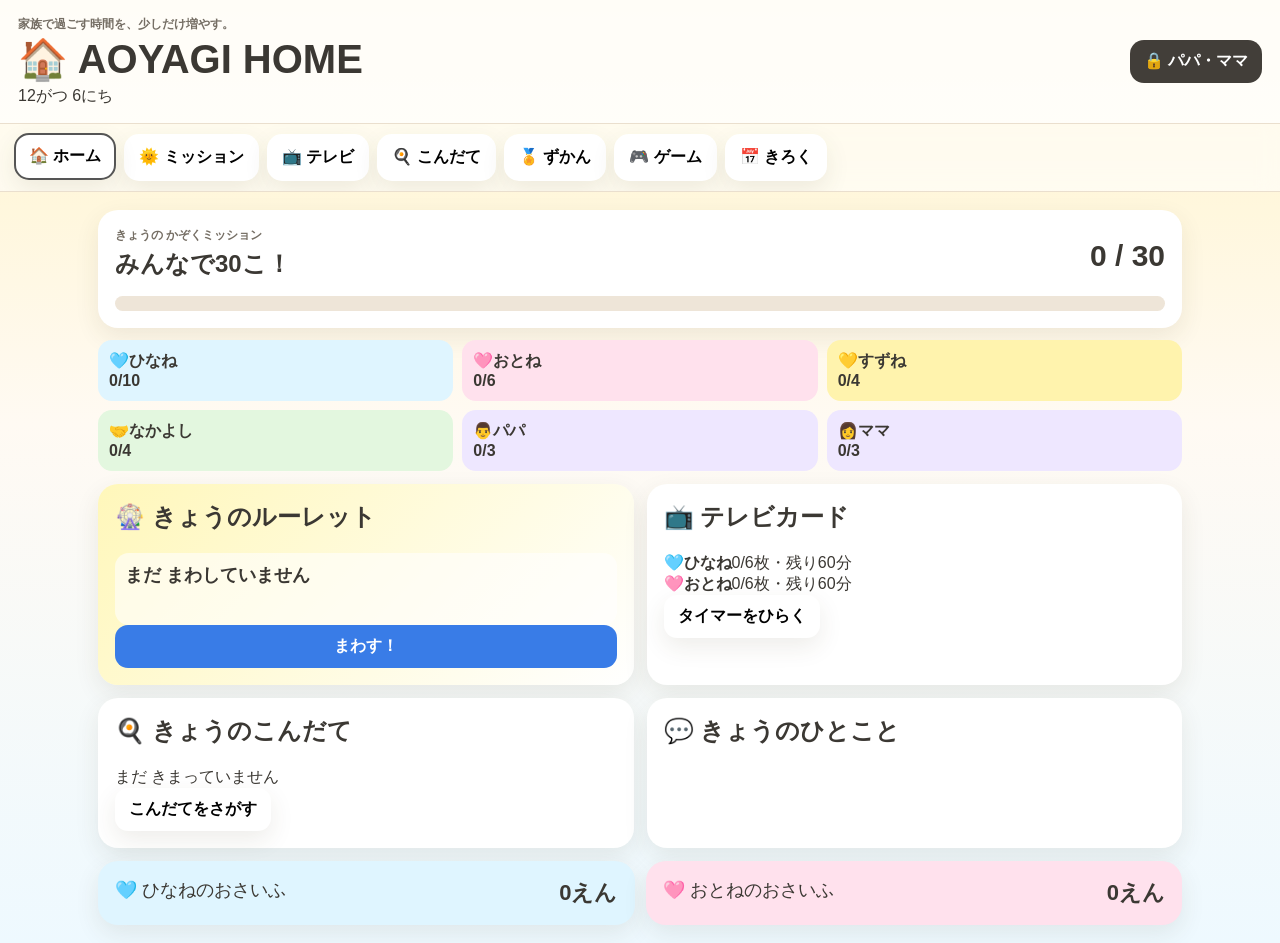
==== commit 1d4c18ec: "Add files via upload" ====
--- a/index.html
+++ b/index.html
@@ -1,38 +1,48 @@
-<!doctype html><html lang="ja"><head><meta charset="utf-8"><meta name="viewport" content="width=device-width,initial-scale=1,viewport-fit=cover"><meta name="theme-color" content="#fff3c4"><meta name="apple-mobile-web-app-capable" content="yes"><title>AOYAGI HOME Ver3</title><link rel="manifest" href="manifest.json"><link rel="apple-touch-icon" href="icon-192.png"><style>
-:root{--ink:#3d3934;--line:#eadfce;--sh:0 9px 25px #4f3d2018;--b:#dff5ff;--p:#ffe1ed;--y:#fff3ad}*{box-sizing:border-box}body{margin:0;font-family:-apple-system,BlinkMacSystemFont,"Hiragino Sans","Yu Gothic",sans-serif;color:var(--ink);background:linear-gradient(#fff4c8,#fffaf4 45%,#eef9ff)}button,input,select{font:inherit}button{cursor:pointer}header{padding:16px;display:flex;justify-content:space-between;align-items:center;background:#ffffffdc;border-bottom:1px solid var(--line)}h1{margin:2px 0;font-size:clamp(24px,4vw,38px)}h2,h3{margin-top:0}.tiny{font-size:13px;color:#766f66;font-weight:800}.dark,.primary,.soft{border:0;border-radius:13px;padding:11px 14px;font-weight:900}.dark{background:#413d38;color:#fff}.primary{background:#377ce7;color:#fff}.soft{background:#fff;box-shadow:var(--sh)}nav{display:flex;gap:8px;overflow-x:auto;padding:10px;background:#fff9;position:sticky;top:0;z-index:10}.nav{flex:0 0 auto;border:2px solid transparent;border-radius:14px;padding:10px 12px;background:#fff;box-shadow:var(--sh);font-weight:900}.nav.active{border-color:#555}main{max-width:1080px;margin:auto;padding:16px}.hidden{display:none!important}.card,.wallet{background:#fff;border-radius:19px;padding:16px;box-shadow:var(--sh)}.hero{display:grid;grid-template-columns:1fr auto;gap:10px;align-items:center}.count{font-size:27px;font-weight:900}.bar{grid-column:1/-1;height:15px;border-radius:999px;background:#eee4d5;overflow:hidden}.fill{height:100%;background:linear-gradient(90deg,#68c7f1,#ff9fc4,#f2d35b);width:0}.grid2{display:grid;grid-template-columns:1fr 1fr;gap:13px;margin-top:13px}.wallets{display:grid;grid-template-columns:1fr 1fr;gap:12px;margin-top:13px}.wallet strong{float:right}.blue{background:var(--b)}.pink{background:var(--p)}.yellow{background:var(--y)}.roulette{font-size:21px;font-weight:900;min-height:82px;padding:10px;background:#fff9;border-radius:14px}.tabs{display:flex;gap:9px;overflow-x:auto;margin-bottom:14px}.tab{border:2px solid transparent;border-radius:15px;padding:12px;background:#fff;box-shadow:var(--sh);font-weight:900}.tab.active{border-color:#555}.titlebar{display:flex;justify-content:space-between;align-items:center}.badge{background:#fff;border-radius:14px;padding:10px 13px;box-shadow:var(--sh);font-weight:900}.missions{display:grid;grid-template-columns:1fr 1fr;gap:11px}.mission{display:grid;grid-template-columns:48px 1fr 31px;gap:10px;align-items:center;min-height:91px;border:2px solid transparent;border-radius:19px;padding:13px;background:#fff;box-shadow:var(--sh);text-align:left}.mission.done{background:#dff6df;border-color:#68b96c}.mission.done .txt{text-decoration:line-through}.emoji{font-size:31px}.kind{font-size:11px;color:#766f66;font-weight:800;display:block}.txt{font-size:17px;font-weight:900}.check{width:29px;height:29px;border:3px solid #d3c8b8;border-radius:50%;display:grid;place-items:center}.mission.done .check{background:#68b96c;color:#fff}.row{display:flex;justify-content:space-between;align-items:center;gap:8px;padding:9px 0;border-top:1px solid var(--line)}.row:first-child{border:0}.small{border:0;border-radius:10px;padding:8px;font-weight:900}.small.done{background:#68b96c;color:#fff}.sister{border:3px dashed #e6af42;margin-top:16px}.actions{display:flex;gap:9px;flex-wrap:wrap;margin-top:14px}.timer{font-size:clamp(64px,15vw,110px);text-align:center;font-weight:900}.people{display:flex;gap:10px}.person{flex:1;border:3px solid transparent;border-radius:16px;padding:14px;font-weight:900}.person.active{border-color:#444}.tv-actions{display:flex;justify-content:center;gap:8px;flex-wrap:wrap}.food{display:grid;grid-template-columns:1fr 1fr;gap:9px}.food label,.tv label{font-weight:800}.food input,.food select,.tv input{width:100%;padding:11px;border:2px solid #ddd2c2;border-radius:11px;margin-top:4px}.recipes{display:grid;grid-template-columns:repeat(3,1fr);gap:11px;margin-top:13px}.recipe{background:#fff;border-radius:17px;padding:14px;box-shadow:var(--sh)}.tag{display:inline-block;background:#f1ece4;border-radius:999px;padding:4px 7px;font-size:11px;margin:2px}.stampgrid{display:grid;grid-template-columns:repeat(5,1fr);gap:10px}.stamp{background:#fff;border-radius:16px;padding:12px;text-align:center;box-shadow:var(--sh);min-height:112px}.stamp.locked{filter:grayscale(1);opacity:.35}.stamp .e{font-size:36px}.cond{font-size:10px;color:#766f66}.games{display:grid;grid-template-columns:repeat(3,1fr);gap:11px}.gamebtn{border:0;border-radius:18px;background:#fff;box-shadow:var(--sh);padding:18px;font-size:36px}.gamebtn strong,.gamebtn span{display:block;font-size:15px}.gamebtn span{font-size:11px;color:#766f66}.gamearea{margin-top:13px;min-height:330px;text-align:center;position:relative;overflow:hidden}.balloon{position:absolute;border:0;background:none;font-size:52px}.memory{display:grid;grid-template-columns:repeat(4,1fr);gap:8px;max-width:500px;margin:auto}.mem{height:78px;border:0;border-radius:13px;font-size:34px}.react{height:220px;width:100%;border:0;border-radius:18px;background:#ddd;font-size:28px;font-weight:900}.react.go{background:#8bdf87}.popup{position:fixed;inset:0;background:#0007;display:grid;place-items:center;z-index:100;padding:20px}.popcard{background:#fff;border-radius:23px;padding:24px;text-align:center;max-width:360px;width:100%}.pope{font-size:74px}dialog{border:0;border-radius:22px;width:min(650px,calc(100% - 22px));padding:0}.dlg{padding:22px}.dlg input,.dlg select{width:100%;padding:11px;margin:5px 0 10px;border:2px solid #ddd2c2;border-radius:11px}.cal{display:grid;grid-template-columns:repeat(7,1fr);gap:6px}.day{min-height:70px;border:0;border-radius:12px;background:#fff;box-shadow:var(--sh)}@media(max-width:760px){.grid2,.missions,.recipes,.games{grid-template-columns:1fr}.wallets,.food{grid-template-columns:1fr}.stampgrid{grid-template-columns:repeat(3,1fr)}}
-</style></head><body><header><div><div class="tiny">あおやぎけの なつやすみ</div><h1>🏠 AOYAGI HOME</h1><div id="date"></div></div><button class="dark" id="parentBtn">🔒 パパ・ママ</button></header><nav><button class="nav active" data-v="home">🏠 ホーム</button><button class="nav" data-v="missionsV">🌞 ミッション</button><button class="nav" data-v="tv">📺 テレビ</button><button class="nav" data-v="menu">🍳 こんだて</button><button class="nav" data-v="stamps">🏅 ずかん</button><button class="nav" data-v="games">🎮 ゲーム</button><button class="nav" data-v="calendar">📅 きろく</button></nav><main>
-<section id="home" class="view"><section class="card hero"><div><div class="tiny">きょうの かぞくミッション</div><h2>みんなで20こ！</h2></div><div class="count" id="famCount">0/20</div><div class="bar"><div class="fill" id="famFill"></div></div></section><div class="grid2"><section class="card"><h2>🎡 きょうのルーレット</h2><div class="roulette" id="roulette">まだ まわしていません</div><button class="primary" id="spin">まわす！</button></section><section class="card"><h2>🤝 なかよしミッション</h2><div id="homeSisters"></div></section><section class="card"><h2>📺 テレビタイム</h2><div id="homeTv">いまは だれも みていません</div><button class="soft go" data-v="tv">ひらく</button></section><section class="card"><h2>🍳 いずみのこんだて</h2><div id="homeDinner">まだ きまっていません</div><button class="soft go" data-v="menu">さがす</button></section></div><div class="wallets"><div class="wallet blue">🩵ひなねのおさいふ <strong id="wh">0えん</strong></div><div class="wallet pink">🩷おとねのおさいふ <strong id="wo">0えん</strong></div></div></section>
-<section id="missionsV" class="view hidden"><div class="tabs"><button class="tab active" data-c="hinane">🩵ひなね <span id="ph"></span></button><button class="tab" data-c="otone">🩷おとね <span id="po"></span></button><button class="tab" data-c="suzune">💛すずね <span id="ps"></span></button></div><div class="titlebar"><h2 id="ctitle"></h2><div class="badge" id="cbadge"></div></div><div class="missions" id="missionList"></div><section class="card sister"><h2>🤝 なかよしミッション</h2><div id="sisterList"></div></section><div class="actions"><button class="soft" id="reroll">🎲えらびなおす</button><button class="soft" id="reset">↩チェックをもどす</button></div></section>
-<section id="tv" class="view hidden"><section class="card tv"><h2>📺 テレビタイマー</h2><div class="people"><button class="person blue" data-tv="hinane">🩵ひなね</button><button class="person pink" data-tv="otone">🩷おとね</button></div><label>みる番組<input id="program" placeholder="れい：プリキュア"></label><div class="timer" id="timer">10:00</div><div style="text-align:center;font-weight:900" id="owner">だれがみるか えらんでね</div><div class="tv-actions"><button class="primary" id="startTv">▶スタート</button><button class="soft" id="pauseTv">⏸とめる</button><button class="soft" id="stopTv">⏹おしまい</button></div><p class="tiny">残り1分と終了時に音・読み上げが出ます。Safariを閉じると止まる場合があります。</p></section><section class="card" style="margin-top:13px"><h2>きょうの履歴</h2><div id="tvHist"></div></section></section>
-<section id="menu" class="view hidden"><section class="card"><h2>🍳 いずみの こんだてミッション</h2><p class="tiny">必ず2個まで、できれば3個まで。</p><div class="food"><label>必ず①<input id="m1" placeholder="鶏もも"></label><label>必ず②<input id="m2" placeholder="玉ねぎ"></label><label>できれば①<input id="n1" placeholder="にんじん"></label><label>できれば②<input id="n2" placeholder="じゃがいも"></label><label>できれば③<input id="n3" placeholder="卵"></label><label>時間<select id="ctime"><option value="999">こだわらない</option><option value="15">15分</option><option value="30">30分</option><option value="45">45分</option></select></label></div><div class="actions"><button class="primary" id="findMenu">候補をさがす</button><button class="soft" id="webMenu">ネットでもさがす</button></div></section><div class="recipes" id="recipeList"></div></section>
-<section id="stamps" class="view hidden"><div class="titlebar"><h2>🏅 スタンプずかん</h2><div class="badge" id="stampCount"></div></div><p class="tiny">80種類。レア以上は条件を達成しないともらえません。</p><div class="stampgrid" id="stampGrid"></div></section>
-<section id="games" class="view hidden"><div class="games"><button class="gamebtn" data-game="balloon">🎈<strong>ふうせん</strong><span>20秒</span></button><button class="gamebtn" data-game="memory">🧠<strong>えあわせ</strong><span>6ペア</span></button><button class="gamebtn" data-game="reaction">⚡<strong>はやおし</strong><span>光ったらタップ</span></button></div><section class="card gamearea" id="gameArea"><h2>ゲームをえらんでね</h2></section></section>
-<section id="calendar" class="view hidden"><div class="titlebar"><button class="soft" id="prev">◀</button><h2 id="month"></h2><button class="soft" id="next">▶</button></div><div class="cal" id="cal"></div><section class="card" style="margin-top:12px" id="dayDetail">日をおすと記録が見られます。</section></section></main>
-<div class="popup hidden" id="popup"><div class="popcard"><div class="pope" id="popE">⭐</div><h2 id="popT"></h2><p id="popX"></p><button class="primary" id="popClose">やったー！</button></div></div>
-<dialog id="parent"><form method="dialog" class="dlg"><button value="cancel" style="float:right">✕</button><div id="login"><h2>🔒 パパ・ママ</h2><input id="pin" type="password" inputmode="numeric" placeholder="あいことば"><button type="button" class="primary" id="loginBtn">はいる</button><p id="pinErr"></p></div><div id="parentPane" class="hidden"><h2>設定</h2><label>テレビ時間<select id="tvMin"><option>10</option><option>15</option><option>20</option></select>分</label><label><input id="sound" type="checkbox" checked>音を出す</label><button type="button" class="primary" id="saveSet">保存</button><h3>おさいふを使う</h3><select id="spendC"><option value="hinane">ひなね</option><option value="otone">おとね</option></select><input id="spend" type="number" step="10" placeholder="金額"><button type="button" class="primary" id="spendBtn">へらす</button></div></form></dialog>
+<!doctype html><html lang="ja"><head><meta charset="utf-8"><meta name="viewport" content="width=device-width,initial-scale=1,viewport-fit=cover"><meta name="theme-color" content="#fff4c8"><meta name="apple-mobile-web-app-capable" content="yes"><title>AOYAGI HOME</title><link rel="manifest" href="manifest.json"><link rel="apple-touch-icon" href="icon-192.png"><style>
+:root{--ink:#3b3833;--muted:#756e64;--line:#eadfce;--shadow:0 9px 24px #4f3d2018;--blue:#dff5ff;--pink:#ffe1ed;--yellow:#fff3ad;--green:#e3f7df;--purple:#eee7ff}*{box-sizing:border-box}body{margin:0;font-family:-apple-system,BlinkMacSystemFont,"Hiragino Sans","Yu Gothic",sans-serif;color:var(--ink);background:linear-gradient(#fff4c8,#fffaf3 45%,#eef9ff);min-height:100vh}button,input,select{font:inherit}button{cursor:pointer}h1{font-size:clamp(25px,4vw,40px);margin:3px 0}h2,h3{margin-top:0}.tiny{font-size:12px;color:var(--muted);font-weight:800}.hidden{display:none!important}header{padding:16px 18px;display:flex;justify-content:space-between;align-items:center;background:#ffffffdc;border-bottom:1px solid var(--line)}.dark{border:0;border-radius:14px;background:#423e39;color:#fff;padding:11px 14px;font-weight:900}nav{display:flex;gap:8px;overflow-x:auto;padding:10px 14px;background:#fff9;position:sticky;top:0;z-index:20;backdrop-filter:blur(10px);border-bottom:1px solid var(--line)}.nav,.childtab{flex:0 0 auto;border:2px solid transparent;border-radius:15px;padding:11px 13px;background:#fff;box-shadow:var(--shadow);font-weight:900}.nav.active,.childtab.active{border-color:#555;transform:translateY(-1px)}main{max-width:1120px;margin:auto;padding:18px}.view{animation:fade .18s}@keyframes fade{from{opacity:.25;transform:translateY(4px)}}.card,.hero,.wallet,.psec{background:#fff;border-radius:20px;box-shadow:var(--shadow);padding:17px}.hero{display:grid;grid-template-columns:1fr auto;gap:12px;align-items:center}.hero h2{margin:4px 0}.bigcount{font-size:30px;font-weight:900}.bar{grid-column:1/-1;height:15px;background:#eee5d8;border-radius:999px;overflow:hidden}.fill{height:100%;width:0;background:linear-gradient(90deg,#6bc8ef,#ff9fc5,#efd45f,#81d083);transition:.3s}.homegrid{display:grid;grid-template-columns:1fr 1fr;gap:13px;margin-top:13px}.progressgrid{display:grid;grid-template-columns:repeat(3,1fr);gap:9px}.mini-progress{padding:11px;border-radius:14px;font-weight:900}.blue{background:var(--blue)}.pink{background:var(--pink)}.yellow{background:var(--yellow)}.green{background:var(--green)}.purple{background:var(--purple)}.roulette{background:linear-gradient(135deg,#fff7ba,#fff)}.roulette-result{min-height:72px;font-size:18px;font-weight:900;padding:10px;background:#fff9;border-radius:14px}.wallets{display:grid;grid-template-columns:1fr 1fr;gap:11px;margin-top:13px}.wallet{font-size:18px}.wallet strong{float:right;font-size:22px}.primary,.soft,.danger{border:0;border-radius:13px;padding:11px 14px;font-weight:900}.primary{background:#397ce7;color:#fff}.soft{background:#fff;box-shadow:var(--shadow)}.danger{background:#d74c4c;color:#fff}.wide{width:100%}.childtabs{display:flex;gap:9px;overflow-x:auto;margin-bottom:15px}.titlebar{display:flex;justify-content:space-between;align-items:center;gap:12px}.badge{background:#fff;padding:10px 14px;border-radius:15px;box-shadow:var(--shadow);font-weight:900}.missiongrid{display:grid;grid-template-columns:1fr 1fr;gap:11px}.mission{display:grid;grid-template-columns:49px 1fr 32px;gap:11px;align-items:center;min-height:92px;border:2px solid transparent;border-radius:19px;padding:14px;background:#fff;text-align:left;box-shadow:var(--shadow)}.mission.hinane{background:linear-gradient(135deg,#fff,#edfbff)}.mission.otone{background:linear-gradient(135deg,#fff,#fff0f6)}.mission.suzune{background:linear-gradient(135deg,#fff,#fff9d3)}.mission.family{background:linear-gradient(135deg,#fff,#effbea)}.mission.papa,.mission.mama{background:linear-gradient(135deg,#fff,#f4efff)}.mission.done{background:#dff6df;border-color:#67b96d;animation:pop .22s}@keyframes pop{50%{transform:scale(1.025)}}.mission.done .txt{text-decoration:line-through}.e{font-size:32px}.kind{display:block;font-size:12px;color:var(--muted);font-weight:800}.txt{font-size:17px;font-weight:900;line-height:1.35}.check{width:30px;height:30px;border:3px solid #d2c7b7;border-radius:50%;display:grid;place-items:center;font-weight:900}.mission.done .check{background:#67b96d;color:#fff;border-color:#67b96d}.actions{display:flex;gap:9px;flex-wrap:wrap;margin-top:15px}.tvselect{display:flex;gap:10px}.person{flex:1;border:3px solid transparent;border-radius:18px;padding:15px;font-weight:900}.person.active{border-color:#444}.timer{text-align:center;font-size:clamp(60px,14vw,112px);font-weight:900;letter-spacing:3px;margin:14px}.center{text-align:center}.tvactions{display:flex;justify-content:center;gap:9px;flex-wrap:wrap}.usagebar{height:13px;background:#eee;border-radius:999px;overflow:hidden}.usagebar>div{height:100%;background:#75bdeb}.formgrid{display:grid;grid-template-columns:1fr 1fr;gap:10px}label{display:block;font-weight:800;margin:9px 0}input,select{width:100%;padding:11px;border:2px solid #ddd2c2;border-radius:11px;margin-top:5px}.checks{display:flex;gap:14px;flex-wrap:wrap}.checks label{font-weight:700}.checks input{width:auto}.recipegrid{display:grid;grid-template-columns:repeat(3,1fr);gap:11px;margin:13px 0}.recipecard{background:#fff;border-radius:18px;padding:15px;box-shadow:var(--shadow)}.tag{display:inline-block;background:#f2ede4;border-radius:999px;padding:4px 7px;font-size:11px;margin:2px}.stampgrid{display:grid;grid-template-columns:repeat(5,1fr);gap:10px}.stampcard{background:#fff;border-radius:17px;padding:12px;text-align:center;box-shadow:var(--shadow);min-height:120px}.stampcard.locked{filter:grayscale(1);opacity:.38}.stampemoji{font-size:38px}.stampname{font-weight:900;font-size:13px}.stampcount{font-weight:900;color:#a46000}.stampcondition{font-size:10px;color:var(--muted);margin-top:4px}.game-menu{display:grid;grid-template-columns:repeat(4,1fr);gap:11px}.gamechoice{border:0;border-radius:18px;padding:16px;background:#fff;box-shadow:var(--shadow);font-size:34px}.gamechoice strong,.gamechoice span{display:block;font-size:15px}.gamechoice span{font-size:11px;color:var(--muted);margin-top:4px}.gamearea{margin-top:13px;min-height:370px;text-align:center;position:relative;overflow:hidden}.balloon{position:absolute;border:0;background:none;font-size:54px}.memorygrid{display:grid;grid-template-columns:repeat(4,1fr);gap:9px;max-width:560px;margin:auto}.memorycard{height:82px;border:0;border-radius:14px;background:#e8ddcd;font-size:35px}.reactionbox{height:235px;width:100%;border:0;border-radius:20px;background:#ddd;font-size:28px;font-weight:900}.reactionbox.ready{background:#86df83}.teacher-wrap{display:grid;grid-template-columns:1fr 1fr;gap:12px}.teacher-panel{padding:16px;border-radius:20px;min-height:280px}.choicegrid{display:grid;grid-template-columns:repeat(3,1fr);gap:9px}.colorchoice,.numberchoice,.targetchoice{border:3px solid transparent;border-radius:15px;padding:13px;font-weight:900;background:#fff;box-shadow:0 4px 12px #0001}.targetchoice{font-size:24px;min-height:68px}.targetchoice.wrong{animation:shake .25s}@keyframes shake{25%{transform:translateX(-5px)}75%{transform:translateX(5px)}}.calhead{display:flex;justify-content:center;align-items:center;gap:15px}.calhead button{border:0;background:#fff;border-radius:11px;padding:9px 13px;box-shadow:var(--shadow)}.week,.calendar{display:grid;grid-template-columns:repeat(7,1fr);gap:7px}.week span{text-align:center;font-size:12px;color:var(--muted);font-weight:800;padding:7px}.day{min-height:76px;border:0;border-radius:14px;background:#fff;box-shadow:0 5px 13px #4f3d2015;padding:8px;display:flex;flex-direction:column;align-items:flex-start}.day.blank{visibility:hidden}.day.today{outline:3px solid #74aef0}.day.full{background:#fff2a9}.day.some{background:#edf8ff}.marks{margin-top:auto}.popup{position:fixed;inset:0;background:#0008;display:grid;place-items:center;z-index:100;padding:20px}.popupcard{background:#fff;border-radius:24px;padding:25px;text-align:center;max-width:390px;width:100%;box-shadow:0 25px 80px #0006}.popupemoji{font-size:72px}dialog{border:0;border-radius:22px;width:min(760px,calc(100% - 20px));max-height:94vh;padding:0;box-shadow:0 20px 70px #0005}dialog::backdrop{background:#251f1a99}.dlg{padding:22px;overflow:auto;max-height:94vh}.close{float:right;border:0;border-radius:50%;width:36px;height:36px}.parent-tabs{display:flex;gap:7px;overflow-x:auto;margin:12px 0}.ptab{flex:0 0 auto;border:0;border-radius:12px;padding:9px;background:#eee;font-weight:900}.ptab.active{background:#397ce7;color:#fff}.psec{box-shadow:none;border:1px solid var(--line);margin-top:12px}.notice{background:#fff6cb;border-radius:13px;padding:11px;font-weight:800}.migration-result{white-space:pre-wrap;background:#f6f4ef;padding:12px;border-radius:12px;font-size:13px}.error{color:#c42d2d;font-weight:900}#confetti{position:fixed;inset:0;width:100%;height:100%;pointer-events:none;z-index:110}@media(max-width:820px){.homegrid,.missiongrid,.recipegrid,.game-menu{grid-template-columns:1fr}.progressgrid{grid-template-columns:1fr 1fr}.wallets,.formgrid,.teacher-wrap{grid-template-columns:1fr}.stampgrid{grid-template-columns:repeat(3,1fr)}.memorygrid{grid-template-columns:repeat(3,1fr)}}
+</style></head><body><canvas id="confetti"></canvas><header><div><div class="tiny">家族で過ごす時間を、少しだけ増やす。</div><h1>🏠 AOYAGI HOME</h1><div id="dateText"></div></div><button class="dark" id="parentBtn">🔒 パパ・ママ</button></header><nav><button class="nav active" data-view="home">🏠 ホーム</button><button class="nav" data-view="missions">🌞 ミッション</button><button class="nav" data-view="tv">📺 テレビ</button><button class="nav" data-view="menu">🍳 こんだて</button><button class="nav" data-view="stamps">🏅 ずかん</button><button class="nav" data-view="games">🎮 ゲーム</button><button class="nav" data-view="calendar">📅 きろく</button></nav><main>
+<section id="home" class="view"><section class="hero"><div><div class="tiny">きょうの かぞくミッション</div><h2>みんなで30こ！</h2></div><div class="bigcount" id="familyTotal">0 / 30</div><div class="bar"><div class="fill" id="familyFill"></div></div></section><section class="progressgrid" id="homeProgress" style="margin-top:12px"></section><div class="homegrid"><section class="card roulette"><h2>🎡 きょうのルーレット</h2><div class="roulette-result" id="rouletteResult">まだ まわしていません</div><button class="primary wide" id="spinRoulette">まわす！</button></section><section class="card"><h2>📺 テレビカード</h2><div id="homeTv"></div><button class="soft" data-go="tv">タイマーをひらく</button></section><section class="card"><h2>🍳 きょうのこんだて</h2><div id="homeDinner">まだ きまっていません</div><button class="soft" data-go="menu">こんだてをさがす</button></section><section class="card"><h2>💬 きょうのひとこと</h2><p id="dailyMessage"></p></section></div><section class="wallets"><div class="wallet blue">🩵 ひなねのおさいふ <strong id="walletH">0えん</strong></div><div class="wallet pink">🩷 おとねのおさいふ <strong id="walletO">0えん</strong></div></section></section>
+<section id="missions" class="view hidden"><div class="childtabs"><button class="childtab active" data-person="hinane">🩵ひなね <span id="ph"></span></button><button class="childtab" data-person="otone">🩷おとね <span id="po"></span></button><button class="childtab" data-person="suzune">💛すずね <span id="ps"></span></button><button class="childtab" data-person="family">🤝なかよし <span id="pf"></span></button><button class="childtab" data-person="papa">👨パパ <span id="pp"></span></button><button class="childtab" data-person="mama">👩ママ <span id="pm"></span></button></div><div class="titlebar"><div><div class="tiny">きょうのミッション</div><h2 id="missionTitle"></h2></div><div class="badge" id="missionBadge"></div></div><div class="missiongrid" id="missionGrid"></div><div class="actions"><button class="soft" id="reroll">🎲 えらびなおす</button><button class="soft" id="resetChecks">↩ チェックをもどす</button></div></section>
+<section id="tv" class="view hidden"><section class="card"><h2>📺 テレビタイマー</h2><div class="tvselect"><button class="person blue" data-tv="hinane">🩵ひなね</button><button class="person pink" data-tv="otone">🩷おとね</button></div><label>みる番組（入力しなくてもOK）<input id="tvProgram" placeholder="れい：プリキュア"></label><div class="timer" id="tvTimer">10:00</div><div class="center" id="tvOwner">だれがみるか えらんでね</div><div class="tvactions"><button class="primary" id="tvStart">▶ 10分カードを使う</button><button class="soft" id="tvPause">⏸ とめる</button><button class="soft" id="tvStop">⏹ おしまい</button></div><p class="tiny">1人1日6枚、合計60分まで。残り1分と終了時に音が出ます。</p></section><section class="card" style="margin-top:12px"><h2>きょうの利用状況</h2><div id="tvUsage"></div><h3 style="margin-top:16px">履歴</h3><div id="tvHistory"></div></section></section>
+<section id="menu" class="view hidden"><section class="card"><h2>🍳 いずみの こんだてミッション</h2><p class="tiny">必ず使いたい食材2個、できれば使いたい食材3個まで。</p><div class="formgrid"><label>必ず①<input id="must1" placeholder="鶏もも"></label><label>必ず②<input id="must2" placeholder="玉ねぎ"></label><label>できれば①<input id="nice1" placeholder="にんじん"></label><label>できれば②<input id="nice2" placeholder="じゃがいも"></label><label>できれば③<input id="nice3" placeholder="卵"></label><label>調理時間<select id="cookTime"><option value="999">こだわらない</option><option value="15">15分以内</option><option value="30">30分以内</option><option value="45">45分以内</option></select></label></div><div class="checks"><label><input type="checkbox" id="kid">子ども向け</label><label><input type="checkbox" id="few">洗い物少なめ</label><label><input type="checkbox" id="one">一品で完結</label></div><div class="actions"><button class="primary" id="recipeSearch">候補をさがす</button><button class="soft" id="webSearch">ネットでもさがす</button></div></section><section class="recipegrid" id="recipeResults"></section><section class="card"><h2>⭐ お気に入り</h2><div id="favorites"></div></section></section>
+<section id="stamps" class="view hidden"><div class="titlebar"><div><div class="tiny">普通シールは何枚でも集まります</div><h2>🏅 スタンプずかん</h2></div><div class="badge" id="stampSummary"></div></div><div class="stampgrid" id="stampGrid"></div></section>
+<section id="games" class="view hidden"><div class="game-menu"><button class="gamechoice" data-game="balloon">🎈<strong>ふうせん</strong><span>20秒タップ</span></button><button class="gamechoice" data-game="memory">🧠<strong>えあわせ</strong><span>6ペア</span></button><button class="gamechoice" data-game="reaction">⚡<strong>はやおし</strong><span>秒で表示</span></button><button class="gamechoice" data-game="teacher">👭<strong>おねえちゃん先生</strong><span>色＋算数</span></button></div><section class="card gamearea" id="gameArea"><h2>🎮 ミニゲーム</h2><p>あそびたいゲームをえらんでね。</p></section></section>
+<section id="calendar" class="view hidden"><div class="calhead"><button id="prevMonth">◀</button><h2 id="monthTitle"></h2><button id="nextMonth">▶</button></div><div class="week"><span>にち</span><span>げつ</span><span>か</span><span>すい</span><span>もく</span><span>きん</span><span>ど</span></div><div class="calendar" id="calendarGrid"></div><section class="card" id="calendarDetail">ひづけをおすと、きろくがみられます。</section></section></main>
+<div class="popup hidden" id="popup"><div class="popupcard"><div class="popupemoji" id="popupEmoji">⭐</div><h2 id="popupTitle"></h2><p id="popupText"></p><button class="primary" id="popupClose">OK</button></div></div><div class="popup hidden" id="usagePopup"><div class="popupcard"><div class="popupemoji">⏰</div><h2>こうたいの じかんだよ</h2><p>5ふん つかったよ。ほかの人にかわるか、画面をおしまいにしよう。</p><button class="primary" id="usageClose">わかった！</button></div></div>
+<dialog id="parentDialog"><form method="dialog" class="dlg"><button class="close" value="cancel">✕</button><div id="loginPane"><h2>🔒 パパ・ママモード</h2><input id="pinInput" type="password" inputmode="numeric" maxlength="6" placeholder="あいことば"><button type="button" class="primary wide" id="loginBtn">はいる</button><p class="error" id="pinError"></p></div><div id="parentPane" class="hidden"><h2>⚙️ パパ・ママ設定</h2><div class="parent-tabs"><button type="button" class="ptab active" data-pview="familySet">家族</button><button type="button" class="ptab" data-pview="tvSet">テレビ</button><button type="button" class="ptab" data-pview="growthSet">成長</button><button type="button" class="ptab" data-pview="dataSet">データ</button><button type="button" class="ptab" data-pview="pinSet">PIN</button></div><section id="familySet" class="pview psec"><h3>👨‍👩‍👧 家族設定</h3><div class="formgrid"><label>ひなね 年齢<input id="ageH" type="number" min="0" max="18"></label><label>ひなね 学年<select id="gradeH"><option value="pre">未就学</option><option value="1">小学1年</option><option value="2">小学2年</option><option value="3">小学3年以上</option></select></label><label>おとね 年齢<input id="ageO" type="number" min="0" max="18"></label><label>おとね 段階<select id="gradeO"><option value="pre">未就学</option><option value="1">小学1年</option><option value="2">小学2年以上</option></select></label><label>すずね 年齢<input id="ageS" type="number" min="0" max="18"></label><label>ミッション更新時刻<select id="resetHour"><option value="0">0時</option><option value="5">朝5時</option></select></label></div><button type="button" class="primary" id="saveFamily">保存</button></section><section id="tvSet" class="pview psec hidden"><h3>📺 テレビ設定</h3><label>カード1枚<select id="cardMinutes"><option value="10">10分</option></select></label><label>1日の上限<select id="dailyCards"><option value="6">6枚（60分）</option></select></label><label><input id="soundEnabled" type="checkbox">音・読み上げを使う</label><label><input id="usageReminder" type="checkbox">5分で交代を知らせる</label><button type="button" class="primary" id="saveTvSet">保存</button></section><section id="growthSet" class="pview psec hidden"><h3>🌱 成長データ</h3><div id="growthInfo"></div><p class="tiny">「おねえちゃん先生」の20問連続正解は子ども画面には表示されません。間違えると0に戻ります。</p></section><section id="dataSet" class="pview psec hidden"><h3>💾 データ管理</h3><div class="notice">データ移行・バックアップ・初期化は、この画面からだけ実行できます。</div><button type="button" class="primary wide" id="detectOld" style="margin-top:10px">旧バージョンのデータを調べる</button><div class="migration-result" id="migrationResult">まだ調べていません。</div><button type="button" class="primary wide" id="migrateOld">見つかった旧データを引き継ぐ</button><button type="button" class="soft wide" id="exportData" style="margin-top:10px">バックアップを書き出す</button><label>バックアップを復元<input type="file" id="importFile" accept="application/json"></label><button type="button" class="danger wide" id="resetAll">すべてのデータを初期化</button></section><section id="pinSet" class="pview psec hidden"><h3>🔐 PIN変更</h3><input id="newPin" type="password" inputmode="numeric" maxlength="6" placeholder="新しいPIN（4〜6桁）"><button type="button" class="primary" id="savePin">変更する</button></section><section class="psec"><h3>💰 おさいふ</h3><select id="spendPerson"><option value="hinane">ひなね</option><option value="otone">おとね</option></select><input id="spendAmount" type="number" min="0" step="10" placeholder="つかった金額"><button type="button" class="primary" id="spendBtn">へらす</button></section></div></form></dialog>
 <script>
-const $=id=>document.getElementById(id),D=new Date(),pad=n=>String(n).padStart(2,'0'),DAY=`${D.getFullYear()}-${pad(D.getMonth()+1)}-${pad(D.getDate())}`;
-const read=(k,f)=>{try{return JSON.parse(localStorage.getItem(k))??f}catch{return f}},write=(k,v)=>localStorage.setItem(k,JSON.stringify(v)),shuffle=a=>[...a].sort(()=>Math.random()-.5);
-const DATA={children:{hinane:{name:'ひなね',emoji:'🩵',goal:10,fixed:[['📚','がっこうの しゅくだいを する','まいにち'],['🧺','せんたくものを とりいれる','まいにち'],['🪥','はみがきを する','まいにち']],random:[['📖','ほんを 10ぷん よむ','べんきょう'],['🔢','けいさんを 5もん とく','べんきょう'],['🧹','へやを 5ふん そうじする','おてつだい'],['👕','せんたくものを たたむ','おてつだい'],['🍚','ごはんを ならべる','おてつだい'],['😊','きょうのことを おはなしする','かぞく'],['👶','すずねと あそぶ','やさしいこと'],['🍳','おりょうりを てつだう','おりょうり'],['🔪','おとなと いっしょに しょくざいを きる','おりょうり'],['🥣','ざいりょうを まぜる','おりょうり'],['🥚','たまごを わる','おりょうり'],['🍙','おにぎりを にぎる','おりょうり'],['🥗','もりつけを する','おりょうり'],['🛏️','あしたの じゅんびを する','せいかつ']]},otone:{name:'おとね',emoji:'🩷',goal:6,fixed:[['🪥','はみがきを する','まいにち'],['🧸','おもちゃを かたづける','まいにち'],['😊','きょうのことを おはなしする','かぞく']],random:[['📖','えほんを 1さつ みる','おうち'],['🎨','おえかきを する','おうち'],['🖍️','ぬりえを する','おうち'],['🎵','すきな うたを うたう','おうち'],['💃','うたに あわせて おどる','おうち'],['🐰','ジャンプを 5かい する','おうち'],['🥄','スプーンを ならべる','おてつだい'],['👚','パジャマを じぶんで だす','せいかつ'],['🤗','かぞくに ぎゅっとする','やさしいこと'],['👶','すずねに おはなしする','やさしいこと'],['🧩','パズルを する','おうち'],['👏','ほいくえんで がんばったことを いう','かぞく']]},suzune:{name:'すずね',emoji:'💛',goal:4,fixed:[],random:[['😭','ないたよ！','すずね'],['😊','わらったよ！','すずね'],['🧸','おもちゃで あそんだよ！','すずね'],['🍼','ミルクを のんだよ！','すずね'],['🍚','ごはんを たべたよ！','すずね'],['😴','おひるね したよ！','すずね'],['👏','おててを ぱちぱち したよ！','すずね'],['👋','ばいばい したよ！','すずね'],['🗣️','こえを だしたよ！','すずね'],['🧍','つかまりだちを したよ！','すずね']]}},sisters:[['🤝','ハイタッチを 5かい'],['📚','いっしょに えほんを よむ'],['🎨','いっしょに おえかきする'],['🧸','おもちゃを いっしょに かたづける'],['💃','いっしょに おどる'],['🎵','いっしょに うたう'],['👶','すずねを わらわせる'],['💌','おたがいに ありがとうを いう'],['🤗','3にんで ぎゅっとする'],['🤣','へんなかお たいけつ'],['🧩','いっしょに パズルを する'],['🧺','いっしょに せんたくものを たたむ']],roulette:[['🎮','ミニゲームデー','ゲームクリアでボーナス！'],['🤝','なかよしデー','なかよしミッションを2つクリア！'],['🍳','シェフデー','ひなねのお料理ポイント2倍！'],['📚','おはなしデー','今日のことを家族にお話ししよう！'],['🎵','うたとダンスデー','家の中で歌って踊ろう！'],['🌈','ラッキーデー','家族20こでレアスタンプ！'],['👶','すずねデー','すずねを笑わせよう！'],['🎨','おえかきデー','姉妹でいっしょに描こう！']],recipes:[['親子丼',['鶏もも','玉ねぎ','卵'],20],['鶏ももと玉ねぎの照り焼き',['鶏もも','玉ねぎ'],20],['チキンカレー',['鶏もも','玉ねぎ','じゃがいも','にんじん'],40],['鶏じゃが',['鶏もも','じゃがいも','玉ねぎ','にんじん'],35],['豚のしょうが焼き',['豚肉','玉ねぎ'],15],['豚こまとキャベツの塩炒め',['豚肉','キャベツ'],15],['ハンバーグ',['ひき肉','玉ねぎ','卵'],35],['そぼろ丼',['ひき肉','卵'],20],['麻婆豆腐',['ひき肉','豆腐','ねぎ'],20],['鮭のバターしょうゆ焼き',['鮭','しめじ'],20],['オムライス',['卵','玉ねぎ','ごはん'],25],['豆腐ハンバーグ',['豆腐','ひき肉','玉ねぎ'],30],['肉じゃが',['牛肉','じゃがいも','玉ねぎ','にんじん'],40],['牛丼',['牛肉','玉ねぎ'],20],['焼きうどん',['うどん','豚肉','キャベツ'],15],['ナポリタン',['パスタ','玉ねぎ','ピーマン','ウインナー'],20],['チャーハン',['ごはん','卵','ねぎ'],15],['天津飯',['卵','かにかま','ごはん'],20],['中華丼',['豚肉','白菜','にんじん','ごはん'],25],['焼きそば',['焼きそば','豚肉','キャベツ','にんじん'],20],['鶏むねのピカタ',['鶏むね','卵','チーズ'],20],['お好み焼き',['キャベツ','卵','小麦粉'],25],['トマトと卵の中華炒め',['トマト','卵'],10],['小松菜とツナの卵炒め',['小松菜','ツナ','卵'],15],['もやしと豚肉のレンジ蒸し',['もやし','豚肉'],12],['鶏と野菜のホイル焼き',['鶏もも','玉ねぎ','しめじ'],30],['ツナマヨおにぎりと卵焼き',['ツナ','ごはん','卵'],20]]};
-let current='hinane',tvChild=null,tvSec=0,tvInt=null,tvRun=false,calDate=new Date(D.getFullYear(),D.getMonth(),1),audio=null;
-const key=(x,c='')=>`a3_${x}_${DAY}_${c}`,settings=()=>({...{tv:10,sound:true},...read('a3_settings',{})}),wallet=c=>read('a3_wallet_'+c,0),setWallet=(c,n)=>write('a3_wallet_'+c,Math.max(0,n));
-function mk(c){let q=DATA.children[c];return [...q.fixed,...shuffle(q.random).slice(0,q.goal-q.fixed.length)].map((x,i)=>({id:'t'+i,e:x[0],t:x[1],k:x[2]}))}function tasks(c){let x=read(key('tasks',c),null);if(!x){x=mk(c);write(key('tasks',c),x)}return x}function dones(c){return new Set(read(key('done',c),[]))}function prog(c){return dones(c).size}function total(){return prog('hinane')+prog('otone')+prog('suzune')}
-function sisters(){let x=read(key('sisters'),null);if(!x){x=shuffle(DATA.sisters).slice(0,2).map((a,i)=>({id:'s'+i,e:a[0],t:a[1]}));write(key('sisters'),x)}return x}function sisterDone(){return new Set(read(key('sdone'),[]))}
-function stats(){return {...{missions:0,cooking:0,sisters:0,games:0,full:0},...read('a3_stats',{})}}function saveStats(s){write('a3_stats',s)}
-const stampE=['⭐','🌈','🍀','🎈','🎉','🌸','☀️','💎','🐬','🦄','🚀','👑','💖','🌟','🐉','🌌','🎆','🏆','🍉','👩‍🍳','🍳','🥣','🔪','📚','🎨','🎵','💃','🤝','👶','🧸','🧹','🧺','📺','🎮','🧠','⚡','😊','💌','👏','🩵','🩷','💛','🍰','🥞','🍙','🥗','🥚','🍛','🎭','🤣','🧩','🎁','🪄','🌻','🐳','🦋','🐞','🍓','🍦','🎀','🏰','🛸','🐲','💫','🪐','🧙‍♀️','🗝️','💍','🎇','🧁','🍱','🎡','🌠','👸','❓','❓','❓','❓','❓','❓'];
-function owned(){return new Set(read('a3_stamps',[]))}function give(i){let o=owned();if(!o.has(i)){o.add(i);write('a3_stamps',[...o]);pop(stampE[i],'スタンプ ゲット！',i<40?'あたらしいスタンプ！':'条件達成スタンプ！')}}function randomStamp(){let a=[...Array(40).keys()].filter(i=>!owned().has(i));if(a.length)give(a[Math.floor(Math.random()*a.length)])}function achievements(){let s=stats(),o=owned(),checks=[[40,s.missions>=25],[41,s.sisters>=5],[42,s.cooking>=3],[43,s.cooking>=5],[44,s.cooking>=10],[45,s.games>=5],[46,s.full>=3],[47,s.missions>=50],[48,s.sisters>=10],[49,s.games>=10],[50,s.cooking>=15],[51,s.missions>=100],[52,s.full>=5],[53,s.games>=15],[54,s.sisters>=20],[55,s.cooking>=20],[56,s.missions>=150],[57,s.full>=10],[58,o.size>=40],[59,s.games>=20],[60,s.missions>=200],[61,s.cooking>=25],[62,s.sisters>=30],[63,s.games>=25],[64,s.full>=15],[65,o.size>=50],[66,s.missions>=250],[67,s.cooking>=30],[68,s.games>=30],[69,s.full>=20],[70,s.sisters>=40],[71,s.missions>=300],[72,o.size>=60],[73,s.cooking>=40],[74,s.full>=25],[75,s.games>=40],[76,s.sisters>=50],[77,s.missions>=400],[78,o.size>=70],[79,s.full>=30]];checks.forEach(([i,v])=>{if(v&&!o.has(i)){o.add(i);write('a3_stamps',[...o])}})}
-function beep(f=700){if(!settings().sound)return;try{audio=audio||new(window.AudioContext||window.webkitAudioContext)();let o=audio.createOscillator(),g=audio.createGain();o.connect(g);g.connect(audio.destination);o.frequency.value=f;g.gain.setValueAtTime(.12,audio.currentTime);g.gain.exponentialRampToValueAtTime(.001,audio.currentTime+.4);o.start();o.stop(audio.currentTime+.4)}catch{}}function say(t){if(settings().sound&&speechSynthesis){speechSynthesis.cancel();speechSynthesis.speak(new SpeechSynthesisUtterance(t))}}function pop(e,t,x){$('popE').textContent=e;$('popT').textContent=t;$('popX').textContent=x;$('popup').classList.remove('hidden');beep()}$('popClose').onclick=()=>$('popup').classList.add('hidden');
-function render(){let n=total();$('date').textContent=`${D.getMonth()+1}がつ ${D.getDate()}にち`;$('famCount').textContent=`${n}/20`;$('famFill').style.width=n*5+'%';$('wh').textContent=wallet('hinane')+'えん';$('wo').textContent=wallet('otone')+'えん';$('ph').textContent=`${prog('hinane')}/10`;$('po').textContent=`${prog('otone')}/6`;$('ps').textContent=`${prog('suzune')}/4`;renderMissions();renderSisters();renderRoulette();renderTv();let d=read(key('dinner'),null);$('homeDinner').textContent=d?'きょうは「'+d[0]+'」':'まだ きまっていません';achievements()}
-function renderMissions(){let c=DATA.children[current],d=dones(current);$('ctitle').textContent=c.emoji+c.name+'の ミッション';$('cbadge').textContent=`${d.size}/${c.goal}`;$('missionList').innerHTML='';tasks(current).forEach(t=>{let b=document.createElement('button');b.className='mission '+(d.has(t.id)?'done':'');b.innerHTML=`<span class="emoji">${t.e}</span><span><span class="kind">${t.k}</span><span class="txt">${t.t}</span></span><span class="check">${d.has(t.id)?'✓':''}</span>`;b.onclick=()=>{let s=dones(current),was=s.has(t.id),before=total();was?s.delete(t.id):s.add(t.id);write(key('done',current),[...s]);if(!was){let st=stats();st.missions++;if(t.k==='おりょうり')st.cooking++;saveStats(st);beep()}if(current!=='suzune'&&s.size===c.goal&&!read(key('paid',current),false)){setWallet(current,wallet(current)+10);write(key('paid',current),true);randomStamp()}if(before<20&&total()===20){let st=stats();st.full++;saveStats(st);randomStamp()}render()};$('missionList').appendChild(b)})}
-function renderSisters(){let d=sisterDone(),html=sisters().map(x=>`<div class="row"><strong>${x.e} ${x.t}</strong><button class="small ${d.has(x.id)?'done':''}" data-s="${x.id}">${d.has(x.id)?'できた！':'できた'}</button></div>`).join('');$('sisterList').innerHTML=html;$('homeSisters').innerHTML=html;document.querySelectorAll('[data-s]').forEach(b=>b.onclick=()=>{let s=sisterDone(),was=s.has(b.dataset.s);was?s.delete(b.dataset.s):s.add(b.dataset.s);write(key('sdone'),[...s]);if(!was){let st=stats();st.sisters++;saveStats(st);randomStamp()}render()})}
-function renderRoulette(){let r=read(key('roulette'),null);$('roulette').innerHTML=r?`<div style="font-size:44px">${r[0]}</div>${r[1]}<p class="tiny">${r[2]}</p>`:'まだ まわしていません'}$('spin').onclick=()=>{if(read(key('roulette'),null))return pop('🎡','きょうは もう まわしたよ','また あした！');let r=DATA.roulette[Math.floor(Math.random()*DATA.roulette.length)];write(key('roulette'),r);pop(r[0],r[1],r[2]);render()};
-document.querySelectorAll('.tab').forEach(b=>b.onclick=()=>{current=b.dataset.c;document.querySelectorAll('.tab').forEach(x=>x.classList.toggle('active',x===b));renderMissions()});$('reroll').onclick=()=>{if(confirm('えらびなおす？')){write(key('tasks',current),mk(current));localStorage.removeItem(key('done',current));render()}};$('reset').onclick=()=>{if(confirm('チェックをもどす？')){localStorage.removeItem(key('done',current));render()}};
-function show(id){document.querySelectorAll('.view').forEach(v=>v.classList.add('hidden'));$(id).classList.remove('hidden');document.querySelectorAll('.nav').forEach(b=>b.classList.toggle('active',b.dataset.v===id));if(id==='stamps')renderStamps();if(id==='calendar')renderCal()}document.querySelectorAll('.nav,.go').forEach(b=>b.onclick=()=>show(b.dataset.v));
-document.querySelectorAll('[data-tv]').forEach(b=>b.onclick=()=>{tvChild=b.dataset.tv;document.querySelectorAll('[data-tv]').forEach(x=>x.classList.toggle('active',x===b));renderTv()});function renderTv(){$('timer').textContent=`${pad(Math.floor(tvSec/60))}:${pad(tvSec%60)}`;$('owner').textContent=tvChild?DATA.children[tvChild].emoji+DATA.children[tvChild].name+'が みています':'だれがみるか えらんでね';$('homeTv').textContent=tvRun&&tvChild?DATA.children[tvChild].name+'が みています':'いまは だれも みていません';let h=read(key('tvhist'),[]);$('tvHist').innerHTML=h.length?h.map(x=>`<div class="row"><strong>${x.c}：${x.p||'テレビ'}</strong><span>${x.m}分</span></div>`).join(''):'まだ ありません'}$('startTv').onclick=()=>{if(!tvChild)return pop('📺','だれがみる？','ひなねか おとねをえらんでね');if(tvRun)return;if(tvSec<=0)tvSec=settings().tv*60;tvRun=true;say('テレビタイム、スタート');tvInt=setInterval(()=>{tvSec--;if(tvSec===60){beep(480);say('あと1ぷん')}if(tvSec<=0){clearInterval(tvInt);tvRun=false;beep(620);say('テレビのじかん、おしまい');let h=read(key('tvhist'),[]);h.push({c:DATA.children[tvChild].name,p:$('program').value,m:settings().tv});write(key('tvhist'),h);pop('📺','テレビ おしまい！','つぎは なにして あそぶ？')}renderTv()},1000)};$('pauseTv').onclick=()=>{clearInterval(tvInt);tvRun=false;renderTv()};$('stopTv').onclick=()=>{clearInterval(tvInt);tvRun=false;tvSec=0;renderTv()};
-function norm(s){return(s||'').trim().toLowerCase()}$('findMenu').onclick=()=>{let must=[$('m1').value,$('m2').value].filter(Boolean),nice=[$('n1').value,$('n2').value,$('n3').value].filter(Boolean),time=+$('ctime').value,a=DATA.recipes.map((r,i)=>({r,i,score:must.reduce((s,x)=>s+(r[1].some(y=>norm(y).includes(norm(x))||norm(x).includes(norm(y)))?10:-10),0)+nice.reduce((s,x)=>s+(r[1].some(y=>norm(y).includes(norm(x))||norm(x).includes(norm(y)))?3:0),0)})).filter(x=>x.r[2]<=time&&x.score>-5).sort((a,b)=>b.score-a.score).slice(0,9);$('recipeList').innerHTML=a.length?a.map(x=>`<article class="recipe"><h3>${x.r[0]}</h3><p>${x.r[1].map(y=>`<span class="tag">${y}</span>`).join('')}</p><p>${x.r[2]}分</p><button class="primary" data-d="${x.i}">これにする</button></article>`).join(''):'<section class="card">候補が少ないです。条件を少し減らしてね。</section>';document.querySelectorAll('[data-d]').forEach(b=>b.onclick=()=>{let r=DATA.recipes[+b.dataset.d];write(key('dinner'),r);pop('🍳','きょうのこんだて',r[0]);render()})};$('webMenu').onclick=()=>{let q=['レシピ',$('m1').value,$('m2').value,$('n1').value,$('n2').value,$('n3').value].filter(Boolean).join(' ');window.open('https://www.google.com/search?q='+encodeURIComponent(q),'_blank')};
-function renderStamps(){let o=owned();$('stampCount').textContent=`${o.size}/80`;$('stampGrid').innerHTML=stampE.map((e,i)=>`<div class="stamp ${o.has(i)?'':'locked'}"><div class="e">${o.has(i)?e:'❓'}</div><strong>${o.has(i)?(i<40?'スタンプ '+(i+1):'条件達成 '+(i-39)):'？？？'}</strong><div class="cond">${i<40?'ランダム':i<60?'少し難しい条件':'かなり難しい条件'}</div></div>`).join('')}
-document.querySelectorAll('[data-game]').forEach(b=>b.onclick=()=>startGame(b.dataset.game));function gameWin(t){let s=stats();s.games++;saveStats(s);randomStamp();pop('🎮','ゲームクリア！',t)}function startGame(g){if(g==='balloon'){let sc=0,t=20;$('gameArea').innerHTML=`<h2>🎈ふうせん</h2><p>のこり <b id="gt">20</b>びょう　<b id="gs">0</b>こ</p><div id="field" style="position:relative;height:250px"></div>`;let f=$('field');function spawn(){let b=document.createElement('button');b.className='balloon';b.textContent='🎈';b.style.left=Math.random()*85+'%';b.style.top=Math.random()*70+'%';b.onclick=()=>{sc++;$('gs').textContent=sc;b.remove();spawn()};f.appendChild(b)}for(let i=0;i<4;i++)spawn();let it=setInterval(()=>{t--;$('gt').textContent=t;if(t<=0){clearInterval(it);sc>=8?gameWin(sc+'こ タップ！'):pop('🎈','もういっかい',sc+'こ。8こでクリア！')}},1000)}if(g==='memory'){let a=shuffle(['🍎','🐶','🌟','🚗','🎀','🍉'].flatMap(x=>[x,x])),open=[],m=0;$('gameArea').innerHTML='<h2>🧠えあわせ</h2><div class="memory" id="memory"></div>';a.forEach((x,i)=>{let b=document.createElement('button');b.className='mem';b.textContent='❓';b.onclick=()=>{if(open.includes(i)||b.dataset.ok)return;b.textContent=x;open.push(i);if(open.length===2){let [p,q]=open,bs=document.querySelectorAll('.mem');if(a[p]===a[q]){bs[p].dataset.ok=bs[q].dataset.ok='1';open=[];m++;if(m===6)gameWin('ぜんぶ みつけた！')}else setTimeout(()=>{bs[p].textContent=bs[q].textContent='❓';open=[]},600)}};$('memory').appendChild(b)})}if(g==='reaction'){$('gameArea').innerHTML='<h2>⚡はやおし</h2><button class="react" id="react">まだだよ…</button>';let ready=false,start=0,tm=setTimeout(()=>{ready=true;start=performance.now();$('react').classList.add('go');$('react').textContent='いまだ！'},1200+Math.random()*2200);$('react').onclick=()=>{if(!ready){clearTimeout(tm);pop('⚡','はやすぎ！','みどりになってから')}else{let ms=Math.round(performance.now()-start);ms<900?gameWin(ms+'ミリびょう！'):pop('⚡','おしい！',ms+'ミリびょう')}}}}
-function renderCal(){let y=calDate.getFullYear(),m=calDate.getMonth(),first=new Date(y,m,1).getDay(),days=new Date(y,m+1,0).getDate();$('month').textContent=`${y}ねん ${m+1}がつ`;$('cal').innerHTML='';for(let i=0;i<first;i++)$('cal').innerHTML+='<div></div>';for(let d=1;d<=days;d++)$('cal').innerHTML+=`<button class="day">${d}</button>`}$('prev').onclick=()=>{calDate=new Date(calDate.getFullYear(),calDate.getMonth()-1,1);renderCal()};$('next').onclick=()=>{calDate=new Date(calDate.getFullYear(),calDate.getMonth()+1,1);renderCal()};
-$('parentBtn').onclick=()=>{$('parent').showModal();$('login').classList.remove('hidden');$('parentPane').classList.add('hidden')};$('loginBtn').onclick=()=>{if($('pin').value==='823'){$('login').classList.add('hidden');$('parentPane').classList.remove('hidden');$('tvMin').value=settings().tv;$('sound').checked=settings().sound}else $('pinErr').textContent='ちがいます'};$('saveSet').onclick=()=>{write('a3_settings',{tv:+$('tvMin').value,sound:$('sound').checked});tvSec=0;pop('⚙️','保存しました','テレビ時間と音を更新')};$('spendBtn').onclick=()=>{let c=$('spendC').value,n=+$('spend').value;if(n>0)setWallet(c,wallet(c)-n);render()};
-$('date').textContent=`${D.getMonth()+1}がつ ${D.getDate()}にち`;render();if('serviceWorker'in navigator)addEventListener('load',()=>navigator.serviceWorker.register('./service-worker.js'));
-</script></body></html>
+const $=id=>document.getElementById(id),pad=n=>String(n).padStart(2,'0'),now=()=>new Date(),dateKey=d=>`${d.getFullYear()}-${pad(d.getMonth()+1)}-${pad(d.getDate())}`,TODAY=()=>dateKey(now());
+const read=(k,f)=>{try{return JSON.parse(localStorage.getItem(k))??f}catch{return f}},write=(k,v)=>localStorage.setItem(k,JSON.stringify(v)),shuffle=a=>{let x=[...a];for(let i=x.length-1;i>0;i--){let j=Math.floor(Math.random()*(i+1));[x[i],x[j]]=[x[j],x[i]]}return x};
+const KEY={settings:'ah3_settings',profiles:'ah3_profiles',wallet:c=>`ah3_wallet_${c}`,tasks:(p,d=TODAY())=>`ah3_tasks_${d}_${p}`,done:(p,d=TODAY())=>`ah3_done_${d}_${p}`,reward:(p,d=TODAY())=>`ah3_reward_${d}_${p}`,roulette:d=>`ah3_roulette_${d||TODAY()}`,tv:d=>`ah3_tv_${d||TODAY()}`,dinner:d=>`ah3_dinner_${d||TODAY()}`,history:'ah3_history',stamps:'ah3_stamps',stats:'ah3_stats',favorites:'ah3_favorites',teacher:'ah3_teacher',pin:'ah3_pin'};
+const defaults={settings:{cardMinutes:10,dailyCards:6,sound:true,usageReminder:true,resetHour:5},profiles:{hinane:{age:7,grade:'1'},otone:{age:4,grade:'pre'},suzune:{age:0,grade:'pre'}},stats:{missions:0,fullDays:0,family:0,papa:0,mama:0,cooking:0,games:0,tv:0},teacher:{olderLevel:1,youngerLevel:1,olderStreak:0,youngerStreak:0}};
+function cfg(){return {...defaults.settings,...read(KEY.settings,{})}}function profiles(){return {...defaults.profiles,...read(KEY.profiles,{})}}function stats(){return {...defaults.stats,...read(KEY.stats,{})}}function teacher(){return {...defaults.teacher,...read(KEY.teacher,{})}}
+const PERSON={hinane:{name:'ひなね',emoji:'🩵',goal:10},otone:{name:'おとね',emoji:'🩷',goal:6},suzune:{name:'すずね',emoji:'💛',goal:4},family:{name:'なかよし',emoji:'🤝',goal:4},papa:{name:'パパ',emoji:'👨',goal:3},mama:{name:'ママ',emoji:'👩',goal:3}};
+const POOLS={hinane:{fixed:[['📚','がっこうの しゅくだいを する','まいにち'],['🧺','せんたくものを とりいれる','まいにち'],['🪥','はみがきを する','まいにち']],common:[['📖','ほんを 10ぷん よむ','べんきょう'],['✏️','もじを 5もじ かく','べんきょう'],['🔢','けいさんを 5もん とく','べんきょう'],['🧹','へやを 5ふん そうじする','おてつだい'],['👕','せんたくものを たたむ','おてつだい'],['🍚','ごはんを ならべる','おてつだい'],['🥢','おはしを ならべる','おてつだい'],['🧽','テーブルを ふく','おてつだい'],['👟','くつを そろえる','おてつだい'],['🗑️','ごみを あつめる','おてつだい'],['🧸','おもちゃを かたづける','おてつだい'],['🧴','みずとうを あらいばへ もっていく','おてつだい'],['😊','きょうのことを おはなしする','かぞく'],['💌','ありがとうを いう','やさしいこと'],['👶','すずねと あそぶ','やさしいこと'],['📖','おとねに えほんを よむ','やさしいこと'],['🎨','えを 1まい かく','つくる'],['✂️','こうさくを する','つくる'],['🤸','ストレッチを する','からだ'],['🕺','すきな うたで おどる','からだ'],['🛏️','あしたの じゅんびを する','せいかつ'],['🎒','ランドセルを せいりする','せいかつ'],['🍳','おりょうりを てつだう','おりょうり'],['🔪','おとなと しょくざいを きる','おりょうり'],['🥣','ざいりょうを まぜる','おりょうり'],['🥚','たまごを わる','おりょうり'],['🍙','おにぎりを にぎる','おりょうり'],['🥗','もりつけを する','おりょうり'],['🥬','やさいを あらう','おりょうり'],['🍚','ごはんを よそう','おりょうり']]},otone:{fixed:[['🪥','はみがきを する','まいにち'],['🧸','おもちゃを かたづける','まいにち'],['😊','きょうのことを おはなしする','かぞく']],common:[['📖','えほんを 1さつ みる','おうち'],['🎨','おえかきを する','おうち'],['🖍️','ぬりえを する','おうち'],['🎵','すきな うたを うたう','おうち'],['💃','うたに あわせて おどる','おうち'],['🐰','ジャンプを 5かい する','おうち'],['🧩','パズルを する','おうち'],['🧱','つみきを つむ','おうち'],['🧸','ぬいぐるみを ならべる','おうち'],['🔴','あかいものを 3こ さがす','おうち'],['👏','てあそびを する','おうち'],['🥄','スプーンを ならべる','おてつだい'],['👟','くつを そろえる','おてつだい'],['🧻','タオルを たたむ','おてつだい'],['🥤','コップを はこぶ','おてつだい'],['👚','パジャマを じぶんで だす','せいかつ'],['🧼','てを きれいに あらう','せいかつ'],['🤗','かぞくに ぎゅっとする','やさしいこと'],['👋','げんきに あいさつする','やさしいこと'],['👶','すずねに おはなしする','やさしいこと'],['💌','ありがとうを いう','やさしいこと'],['👏','ほいくえんで がんばったことを いう','かぞく'],['😂','かぞくを わらわせる','かぞく'],['🌙','おやすみを いう','せいかつ']]},suzune:{fixed:[],common:[['😊','わらったよ！','すずね'],['😭','ないたよ！','すずね'],['🍼','ミルクを のんだよ！','すずね'],['🍚','ごはんを たべたよ！','すずね'],['😴','おひるね したよ！','すずね'],['👏','おててを ぱちぱち したよ！','すずね'],['👋','ばいばい したよ！','すずね'],['🗣️','こえを だしたよ！','すずね'],['🧸','おもちゃで あそんだよ！','すずね'],['🧍','つかまりだちを したよ！','すずね'],['🤗','おねえちゃんに だっこされたよ！','すずね'],['🎵','おうたを きいたよ！','すずね']]},family:{fixed:[],common:[['🤝','ひなねと おとねで ハイタッチ','しまい'],['📚','いっしょに えほんを よむ','しまい'],['🎨','いっしょに おえかきする','しまい'],['🧸','いっしょに おもちゃを かたづける','しまい'],['💃','いっしょに おどる','しまい'],['🎵','いっしょに うたを うたう','しまい'],['👶','すずねを いっしょに わらわせる','しまい'],['💌','おたがいに ありがとうを いう','しまい'],['🤣','へんなかお たいけつ','しまい'],['🧩','いっしょに パズルを する','しまい'],['🧺','いっしょに せんたくものを たたむ','しまい'],['🎭','まねっこゲームを する','しまい'],['🤗','かぞくみんなで ぎゅっとする','かぞく'],['📸','かぞくみんなで にっこりする','かぞく'],['👏','みんなの いいところを いう','かぞく'],['🍽️','ごはんの じゅんびを いっしょにする','かぞく'],['🎲','かぞくで じゃんけんを する','かぞく'],['😊','きょう たのしかったことを みんなでいう','かぞく'],['🧘','みんなで ストレッチを する','かぞく'],['🎵','かぞくで 1きょく うたう','かぞく']]},papa:{fixed:[],common:[['📖','こどもに えほんを よむ','かかわり'],['🤗','こどもを ぎゅっとする','かかわり'],['😊','きょう たのしかったことを きく','かかわり'],['👏','こどもを 3かい ほめる','かかわり'],['🎮','ミニゲームを いっしょに あそぶ','かかわり'],['🍳','ひなねと おりょうりする','かかわり'],['🧩','パズルを いっしょにする','かかわり'],['🎵','こどもと うたう','かかわり'],['💃','こどもと おどる','かかわり'],['🛁','おふろで おはなしする','かかわり'],['✋','こどもと ハイタッチする','かかわり'],['👶','すずねを あやす','かかわり'],['🎨','おえかきを いっしょにする','かかわり'],['🤣','こどもを わらわせる','かかわり'],['💌','がんばったことを ひとつ つたえる','かかわり']]},mama:{fixed:[],common:[['📖','こどもに えほんを よむ','かかわり'],['🤗','こどもを ぎゅっとする','かかわり'],['😊','きょうの おはなしを きく','かかわり'],['👏','こどもを 3かい ほめる','かかわり'],['🍳','こどもと おりょうりする','かかわり'],['🎨','いっしょに おえかきする','かかわり'],['🎵','こどもと うたう','かかわり'],['💃','こどもと おどる','かかわり'],['🧸','ごっこあそびを する','かかわり'],['💇','かみを とかしてあげる','かかわり'],['👶','すずねと いっしょに あそぶ','かかわり'],['🤣','いっしょに わらう','かかわり'],['🌙','ねるまえに おはなしする','かかわり'],['✋','こどもと ハイタッチする','かかわり'],['💌','だいすきを つたえる','かかわり']]}};
+const STAGE_POOLS={hinane:{pre:[['🔢','かずを 10まで かぞえる','べんきょう'],['🔤','ひらがなを 3もじ よむ','べんきょう']],1:[['🔢','たしざんを 5もん とく','べんきょう'],['🕐','とけいを よむ','べんきょう'],['📣','おんどくを する','べんきょう']],2:[['✖️','九九を 1だん いう','べんきょう'],['🕐','じこくと じかんの もんだい','べんきょう'],['📝','かんじを 5もじ かく','べんきょう']],3:[['📐','ながさを はかる','べんきょう'],['🧠','文章もんだいを 1もん','べんきょう'],['📓','じぶんで 学習を 10ぷん','べんきょう']]},otone:{pre:[['🔢','1から10まで かぞえる','おうち'],['🔷','まる・さんかく・しかくを さがす','おうち'],['🔤','じぶんの なまえの もじを さがす','おうち']],1:[['🔢','たしざんを 3もん とく','べんきょう'],['📖','おんどくを する','べんきょう'],['✏️','ひらがなを 5もじ かく','べんきょう']],2:[['✖️','九九を 1だん いう','べんきょう'],['📝','かんじを 3もじ かく','べんきょう'],['🕐','とけいを よむ','べんきょう']]}};function makeTasks(p){let q=POOLS[p],pool=[...q.common];if(p==='hinane'||p==='otone'){let pr=profiles()[p],stage=String(pr.grade||'pre');pool.push(...(STAGE_POOLS[p][stage]||STAGE_POOLS[p].pre))}let n=PERSON[p].goal-q.fixed.length;return [...q.fixed,...shuffle(pool).slice(0,n)].map((x,i)=>({id:`${p}_${i}`,emoji:x[0],text:x[1],kind:x[2]}))}function tasks(p,d=TODAY()){let x=read(KEY.tasks(p,d),null);if(!x&&d===TODAY()){x=makeTasks(p);write(KEY.tasks(p,d),x)}return x||[]}function doneSet(p,d=TODAY()){return new Set(read(KEY.done(p,d),[]))}function progress(p,d=TODAY()){return doneSet(p,d).size}function total(d=TODAY()){return Object.keys(PERSON).reduce((s,p)=>s+progress(p,d),0)}function wallet(p){return read(KEY.wallet(p),0)}
+const messages=['きょうも ひとつ、いっしょに やってみよう！','だれかを えがおに できるかな？','できたことを みんなで ほめよう！','きょうの おはなしを きかせてね。','いっしょにすると、もっとたのしい！','ありがとうを ひとつ みつけよう。','きょうも 家族で にこにこ。'];
+const roulette=[['🎮','ミニゲームデー','家族でミニゲームを1回しよう'],['🤝','なかよしデー','なかよしミッションを先にやってみよう'],['🍳','シェフデー','ひなねのお料理を応援しよう'],['📚','おはなしデー','今日のことをみんなで話そう'],['🎵','うたデー','家の中で1曲うたおう'],['🧹','おたすけデー','家のお手伝いをひとつ増やそう'],['👶','すずねデー','みんなですずねを笑わせよう'],['🎨','おえかきデー','家族で何か描いてみよう']];
+const recipes=[['鶏ももと玉ねぎの照り焼き',['鶏もも','玉ねぎ'],20,['子ども向け','洗い物少なめ'],'鶏肉と玉ねぎを焼き、しょうゆ・みりん・砂糖でからめる。'],['親子丼',['鶏もも','玉ねぎ','卵'],20,['子ども向け','一品で完結'],'具材をだしで煮て卵でとじ、ご飯にのせる。'],['チキンカレー',['鶏もも','玉ねぎ','じゃがいも','にんじん'],40,['子ども向け','一品で完結'],'具材を炒めて煮込み、ルウを溶かす。'],['豚のしょうが焼き',['豚肉','玉ねぎ'],15,['子ども向け','洗い物少なめ'],'豚肉と玉ねぎを炒め、しょうがだれで味付け。'],['焼きうどん',['うどん','豚肉','キャベツ'],15,['一品で完結','洗い物少なめ'],'具材とうどんを炒め、しょうゆかソースで味付け。'],['ハンバーグ',['ひき肉','玉ねぎ','卵'],35,['子ども向け'],'材料をこね、成形して蒸し焼きにする。'],['そぼろ丼',['ひき肉','卵'],20,['子ども向け','一品で完結'],'甘辛そぼろと炒り卵をご飯にのせる。'],['麻婆豆腐',['ひき肉','豆腐','ねぎ'],20,['一品で完結','洗い物少なめ'],'ひき肉を炒め、豆腐と調味料を加える。'],['鮭のバターしょうゆ焼き',['鮭','しめじ'],20,['子ども向け','洗い物少なめ'],'鮭としめじを焼き、バターしょうゆで仕上げる。'],['オムライス',['卵','玉ねぎ','ごはん'],25,['子ども向け','一品で完結'],'ケチャップライスを作り卵で包む。'],['チャーハン',['ごはん','卵','ねぎ'],15,['一品で完結','洗い物少なめ'],'卵、ご飯、具材を炒める。'],['ナポリタン',['パスタ','玉ねぎ','ピーマン','ウインナー'],20,['子ども向け','一品で完結'],'具材とパスタを炒めケチャップで味付け。'],['肉じゃが',['牛肉','じゃがいも','玉ねぎ','にんじん'],40,['子ども向け'],'具材を炒め、だしと調味料で煮る。'],['牛丼',['牛肉','玉ねぎ'],20,['子ども向け','一品で完結'],'牛肉と玉ねぎを甘辛く煮てご飯にのせる。'],['豆腐ハンバーグ',['豆腐','ひき肉','玉ねぎ'],30,['子ども向け'],'材料をこねて焼き、和風だれをかける。'],['じゃがいものガレット',['じゃがいも','チーズ'],20,['子ども向け'],'細切りじゃがいもとチーズを平たく焼く。'],['トマトと卵の中華炒め',['トマト','卵'],10,['洗い物少なめ'],'卵を半熟に炒め、トマトを加える。'],['もやしと豚肉のレンジ蒸し',['もやし','豚肉'],12,['洗い物少なめ'],'耐熱皿に重ねてレンジ加熱しポン酢で。'],['お好み焼き',['キャベツ','卵','小麦粉'],25,['子ども向け','一品で完結'],'材料を混ぜて両面を焼く。'],['ツナとキャベツのパスタ',['ツナ','キャベツ','パスタ'],20,['一品で完結'],'パスタとキャベツをゆでツナと和える。']];
+const normalStamps=[['⭐','はなまる'],['🌈','にじいろ'],['🍀','よくできた'],['🎈','がんばった'],['🎉','パチパチ'],['🌸','にこにこ'],['☀️','おひさま'],['💎','キラキラ'],['🍳','おりょうり'],['📚','ほんだいすき'],['🎨','おえかき'],['🎵','うたじょうず'],['🤝','なかよし'],['👶','すずねだいすき'],['🧹','おそうじ'],['📺','テレビ'],['🎮','ゲーム'],['😊','おはなし'],['💌','ありがとう'],['👏','はくしゅ']];
+const rareStamps=[['👩‍🍳','ちびシェフ','料理10回'],['🏆','かぞくヒーロー','30個達成3日'],['🦄','ユニコーン','ミッション100個'],['🚀','だいぼうけん','ゲーム10回'],['👑','なつのプリンセス','30個達成10日'],['🐉','レジェンド','ミッション300個'],['🔐','ひみつの達人','おねえちゃん先生の成長'],['🌌','スペシャル','普通シール合計100枚']];
+function stampData(){return read(KEY.stamps,{normal:{},rare:[]})}function saveStampData(x){write(KEY.stamps,x)}function giveNormal(){let s=stampData(),i=Math.floor(Math.random()*normalStamps.length);s.normal[i]=(s.normal[i]||0)+1;saveStampData(s);showPopup(normalStamps[i][0],'シール ゲット！',`${normalStamps[i][1]} × ${s.normal[i]}`)}function evaluateRare(){let s=stampData(),st=stats(),t=teacher(),totalNormal=Object.values(s.normal).reduce((a,b)=>a+b,0),checks=[st.cooking>=10,st.fullDays>=3,st.missions>=100,st.games>=10,st.fullDays>=10,st.missions>=300,t.olderLevel>=3&&t.youngerLevel>=3,totalNormal>=100];checks.forEach((ok,i)=>{if(ok&&!s.rare.includes(i))s.rare.push(i)});saveStampData(s)}
+let currentPerson='hinane',calendarCursor=new Date(now().getFullYear(),now().getMonth(),1),tvSelected=null,tvTick=null,audioCtx=null,usageTimer=null;
+function showView(id){document.querySelectorAll('.view').forEach(v=>v.classList.add('hidden'));$(id).classList.remove('hidden');document.querySelectorAll('.nav').forEach(b=>b.classList.toggle('active',b.dataset.view===id));if(id==='stamps')renderStamps();if(id==='calendar')renderCalendar();if(id==='menu')renderFavorites()}document.querySelectorAll('.nav').forEach(b=>b.onclick=()=>showView(b.dataset.view));document.querySelectorAll('[data-go]').forEach(b=>b.onclick=()=>showView(b.dataset.go));
+function render(){showView('home');$('dateText').textContent=`${now().getMonth()+1}がつ ${now().getDate()}にち`;$('dailyMessage').textContent=messages[now().getDate()%messages.length];let t=total();$('familyTotal').textContent=`${t} / 30`;$('familyFill').style.width=`${Math.min(100,t/30*100)}%`;$('walletH').textContent=`${wallet('hinane')}えん`;$('walletO').textContent=`${wallet('otone')}えん`;let labels={hinane:'ph',otone:'po',suzune:'ps',family:'pf',papa:'pp',mama:'pm'};Object.keys(PERSON).forEach(p=>$(labels[p]).textContent=`${progress(p)}/${PERSON[p].goal}`);$('homeProgress').innerHTML=Object.keys(PERSON).map((p,i)=>`<div class="mini-progress ${['blue','pink','yellow','green','purple','purple'][i]}">${PERSON[p].emoji}${PERSON[p].name}<br>${progress(p)}/${PERSON[p].goal}</div>`).join('');renderRoulette();renderHomeTv();renderDinner();renderMission();saveHistory();evaluateRare()}
+function renderMission(){document.querySelectorAll('.childtab').forEach(b=>b.classList.toggle('active',b.dataset.person===currentPerson));$('missionTitle').textContent=`${PERSON[currentPerson].emoji} ${PERSON[currentPerson].name}`;$('missionBadge').textContent=`${progress(currentPerson)} / ${PERSON[currentPerson].goal}`;let d=doneSet(currentPerson);$('missionGrid').innerHTML='';tasks(currentPerson).forEach(t=>{let b=document.createElement('button');b.className=`mission ${currentPerson} ${d.has(t.id)?'done':''}`;b.innerHTML=`<span class="e">${t.emoji}</span><span><span class="kind">${t.kind}</span><span class="txt">${t.text}</span></span><span class="check">${d.has(t.id)?'✓':''}</span>`;b.onclick=()=>{let before=total(),s=doneSet(currentPerson),was=s.has(t.id);was?s.delete(t.id):s.add(t.id);write(KEY.done(currentPerson),[...s]);if(!was){let st=stats();st.missions++;if(currentPerson==='family')st.family++;if(currentPerson==='papa')st.papa++;if(currentPerson==='mama')st.mama++;if(t.kind==='おりょうり')st.cooking++;write(KEY.stats,st);sound('ok')}if(['hinane','otone'].includes(currentPerson)&&progress(currentPerson)===PERSON[currentPerson].goal&&!read(KEY.reward(currentPerson),false)){write(KEY.wallet(currentPerson),wallet(currentPerson)+10);write(KEY.reward(currentPerson),true);giveNormal()}if(before<30&&total()===30){let st=stats();st.fullDays++;write(KEY.stats,st);burst();giveNormal()}renderAll()};$('missionGrid').appendChild(b)})}
+function renderAll(){let active=document.querySelector('.view:not(.hidden)')?.id||'home';renderCore();showView(active)}function renderCore(){$('dateText').textContent=`${now().getMonth()+1}がつ ${now().getDate()}にち`;let t=total();$('familyTotal').textContent=`${t} / 30`;$('familyFill').style.width=`${Math.min(100,t/30*100)}%`;$('walletH').textContent=`${wallet('hinane')}えん`;$('walletO').textContent=`${wallet('otone')}えん`;let ids={hinane:'ph',otone:'po',suzune:'ps',family:'pf',papa:'pp',mama:'pm'};Object.keys(PERSON).forEach(p=>$(ids[p]).textContent=`${progress(p)}/${PERSON[p].goal}`);$('homeProgress').innerHTML=Object.keys(PERSON).map((p,i)=>`<div class="mini-progress ${['blue','pink','yellow','green','purple','purple'][i]}">${PERSON[p].emoji}${PERSON[p].name}<br>${progress(p)}/${PERSON[p].goal}</div>`).join('');renderRoulette();renderHomeTv();renderDinner();renderMission();saveHistory();evaluateRare()}
+document.querySelectorAll('.childtab').forEach(b=>b.onclick=()=>{currentPerson=b.dataset.person;renderMission()});$('reroll').onclick=()=>{if(confirm('きょうのミッションを えらびなおしますか？')){write(KEY.tasks(currentPerson),makeTasks(currentPerson));localStorage.removeItem(KEY.done(currentPerson));renderAll()}};$('resetChecks').onclick=()=>{if(confirm('チェックを ぜんぶもどしますか？')){localStorage.removeItem(KEY.done(currentPerson));renderAll()}};
+function renderRoulette(){let r=read(KEY.roulette(),null);$('rouletteResult').innerHTML=r?`<strong>${r[0]} ${r[1]}</strong><p>${r[2]}</p>`:'まだ まわしていません'}$('spinRoulette').onclick=()=>{let r=read(KEY.roulette(),null);if(r)return showPopup('🎡','きょうは もうまわしたよ',r[1]);r=roulette[Math.floor(Math.random()*roulette.length)];write(KEY.roulette(),r);showPopup(r[0],r[1],r[2]);renderRoulette()};
+function tvRec(){return read(KEY.tv(),{hinane:{cards:0,history:[]},otone:{cards:0,history:[]},active:null})}function saveTv(x){write(KEY.tv(),x)}function renderHomeTv(){let r=tvRec(),c=cfg();$('homeTv').innerHTML=['hinane','otone'].map(p=>`<div class="row"><strong>${PERSON[p].emoji}${PERSON[p].name}</strong><span>${r[p].cards}/${c.dailyCards}枚・残り${(c.dailyCards-r[p].cards)*c.cardMinutes}分</span></div>`).join('')+(r.active?`<p><strong>視聴中：${PERSON[r.active.person].name} あと${formatSec(Math.max(0,Math.ceil((r.active.end-Date.now())/1000)))}</strong></p>`:'')}
+function formatSec(s){return `${pad(Math.floor(s/60))}:${pad(s%60)}`}function renderTv(){let r=tvRec(),c=cfg();if(r.active&&r.active.end<=Date.now()){finishTv(r)}let rem=r.active?Math.max(0,Math.ceil((r.active.end-Date.now())/1000)):c.cardMinutes*60;$('tvTimer').textContent=formatSec(rem);$('tvOwner').textContent=r.active?`${PERSON[r.active.person].emoji}${PERSON[r.active.person].name}が みています`:tvSelected?`${PERSON[tvSelected].name}のカードを使います`:'だれがみるか えらんでね';document.querySelectorAll('[data-tv]').forEach(b=>b.classList.toggle('active',b.dataset.tv===tvSelected));$('tvUsage').innerHTML=['hinane','otone'].map(p=>`<div class="row"><strong>${PERSON[p].emoji}${PERSON[p].name}</strong><span>${r[p].cards}/${c.dailyCards}枚・残り${(c.dailyCards-r[p].cards)*c.cardMinutes}分</span></div><div class="usagebar"><div style="width:${r[p].cards/c.dailyCards*100}%"></div></div>`).join('');let h=[...r.hinane.history.map(x=>({...x,p:'ひなね'})),...r.otone.history.map(x=>({...x,p:'おとね'}))].sort((a,b)=>b.time-a.time);$('tvHistory').innerHTML=h.length?h.map(x=>`<div class="row"><span>${x.p} ${x.program||'テレビ'}</span><span>${x.minutes}分</span></div>`).join(''):'まだありません';renderHomeTv()}
+document.querySelectorAll('[data-tv]').forEach(b=>b.onclick=()=>{tvSelected=b.dataset.tv;renderTv()});$('tvStart').onclick=()=>{let r=tvRec(),c=cfg();if(r.active)return showPopup('📺','いま視聴中です','先におしまいにしてね');if(!tvSelected)return showPopup('📺','だれがみる？','ひなねか おとねをえらんでね');if(r[tvSelected].cards>=c.dailyCards)return showPopup('🛑','きょうのカードは おしまい','1日60分までです');r[tvSelected].cards++;r.active={person:tvSelected,start:Date.now(),end:Date.now()+c.cardMinutes*60000,program:$('tvProgram').value.trim(),paused:false};saveTv(r);speak('テレビタイム、スタート');startTvTick();renderTv()};function startTvTick(){clearInterval(tvTick);tvTick=setInterval(()=>{let r=tvRec();if(!r.active){clearInterval(tvTick);return}let sec=Math.ceil((r.active.end-Date.now())/1000);if(sec===60&&!r.active.warned){r.active.warned=true;saveTv(r);sound('warn');speak('あと1ぷん')}if(sec<=0)finishTv(r);renderTv()},1000)}function finishTv(r){let a=r.active;if(!a)return;r[a.person].history.push({time:Date.now(),program:a.program,minutes:cfg().cardMinutes});r.active=null;saveTv(r);let st=stats();st.tv++;write(KEY.stats,st);clearInterval(tvTick);sound('end');speak('テレビのじかん、おしまい');showPopup('📺','テレビのじかん おしまい！','つぎは なにして あそぶ？');renderAll()}$('tvPause').onclick=()=>{let r=tvRec();if(!r.active)return;if(!r.active.paused){r.active.remaining=Math.max(0,r.active.end-Date.now());r.active.paused=true;r.active.end=Number.MAX_SAFE_INTEGER;clearInterval(tvTick)}else{r.active.end=Date.now()+r.active.remaining;r.active.paused=false;startTvTick()}saveTv(r);renderTv()};$('tvStop').onclick=()=>{let r=tvRec();if(r.active)finishTv(r)};
+function norm(s){return(s||'').trim().toLowerCase().replace(/\s+/g,'')}function recipeScore(r,must,nice,time,filters){if(r[2]>time)return-999;let score=0;must.forEach(x=>{if(x)score+=r[1].some(i=>norm(i).includes(norm(x))||norm(x).includes(norm(i)))?10:-12});nice.forEach(x=>{if(x&&r[1].some(i=>norm(i).includes(norm(x))||norm(x).includes(norm(i))))score+=3});filters.forEach(f=>{if(r[3].includes(f))score+=2});return score}$('recipeSearch').onclick=()=>{let must=[$('must1').value,$('must2').value],nice=[$('nice1').value,$('nice2').value,$('nice3').value],time=Number($('cookTime').value),filters=[];if($('kid').checked)filters.push('子ども向け');if($('few').checked)filters.push('洗い物少なめ');if($('one').checked)filters.push('一品で完結');let arr=recipes.map((r,i)=>({r,i,s:recipeScore(r,must,nice,time,filters)})).filter(x=>x.s>-5).sort((a,b)=>b.s-a.s).slice(0,9);$('recipeResults').innerHTML=arr.length?arr.map(x=>`<article class="recipecard"><h3>${x.r[0]}</h3><p>${x.r[4]}</p><p>${x.r[1].map(i=>`<span class="tag">${i}</span>`).join('')}</p><p>${x.r[2]}分</p><div class="actions"><button class="primary" data-dinner="${x.i}">これにする</button><button class="soft" data-fav="${x.i}">⭐</button></div></article>`).join(''):'<article class="card">候補が少ないです。条件を少しゆるめてね。</article>';document.querySelectorAll('[data-dinner]').forEach(b=>b.onclick=()=>{write(KEY.dinner(),recipes[Number(b.dataset.dinner)]);showPopup('🍳','きょうのこんだて',recipes[Number(b.dataset.dinner)][0]);renderDinner()});document.querySelectorAll('[data-fav]').forEach(b=>b.onclick=()=>{let f=new Set(read(KEY.favorites,[]));f.add(Number(b.dataset.fav));write(KEY.favorites,[...f]);renderFavorites()})};$('webSearch').onclick=()=>{let q=['レシピ',$('must1').value,$('must2').value,$('nice1').value,$('nice2').value,$('nice3').value].filter(Boolean).join(' ');window.open(`https://www.google.com/search?q=${encodeURIComponent(q)}`,'_blank')};function renderDinner(){let d=read(KEY.dinner(),null);$('homeDinner').textContent=d?`きょうは「${d[0]}」`:'まだ きまっていません'}function renderFavorites(){let f=read(KEY.favorites,[]);$('favorites').innerHTML=f.length?f.map(i=>`<div class="row"><strong>${recipes[i][0]}</strong><span>${recipes[i][2]}分</span></div>`).join(''):'まだありません'}
+function renderStamps(){evaluateRare();let s=stampData(),normalTotal=Object.values(s.normal).reduce((a,b)=>a+b,0);$('stampSummary').textContent=`${normalTotal}枚＋レア${s.rare.length}`;$('stampGrid').innerHTML=normalStamps.map((x,i)=>{let n=s.normal[i]||0;return`<div class="stampcard ${n?'':'locked'}"><div class="stampemoji">${n?x[0]:'❓'}</div><div class="stampname">${n?x[1]:'？？？'}</div><div class="stampcount">${n?`× ${n}`:''}</div></div>`}).join('')+rareStamps.map((x,i)=>`<div class="stampcard ${s.rare.includes(i)?'':'locked'}"><div class="stampemoji">${s.rare.includes(i)?x[0]:'❓'}</div><div class="stampname">${s.rare.includes(i)?x[1]:'？？？'}</div><div class="stampcondition">${x[2]}</div></div>`).join('')}
+function gameComplete(text){let st=stats();st.games++;write(KEY.stats,st);giveNormal();burst();showPopup('🎮','ゲームクリア！',text)}document.querySelectorAll('[data-game]').forEach(b=>b.onclick=()=>startGame(b.dataset.game));function startGame(g){if(g==='balloon')balloonGame();if(g==='memory')memoryGame();if(g==='reaction')reactionGame();if(g==='teacher')teacherGameStart()}function balloonGame(){let score=0,time=20;$('gameArea').innerHTML=`<h2>🎈ふうせん</h2><p>のこり <strong id="gt">20</strong>びょう　スコア <strong id="gs">0</strong></p><div id="field" style="position:relative;height:270px"></div>`;let f=$('field');function spawn(){let b=document.createElement('button');b.className='balloon';b.textContent=['🎈','🫧','⭐'][Math.floor(Math.random()*3)];b.style.left=Math.random()*84+'%';b.style.top=Math.random()*70+'%';b.onclick=()=>{score++;$('gs').textContent=score;sound('ok');b.remove();spawn()};f.appendChild(b)}for(let i=0;i<4;i++)spawn();let it=setInterval(()=>{time--;$('gt').textContent=time;if(time<=0){clearInterval(it);score>=8?gameComplete(`${score}こ タップできた！`):showPopup('🎈','もういっかい！',`${score}こ。8こでクリア！`)}},1000)}function memoryGame(){let icons=shuffle(['🍎','🐶','🌟','🚗','🎀','🍉'].flatMap(x=>[x,x])),open=[],matched=0,moves=0;$('gameArea').innerHTML='<h2>🧠えあわせ</h2><div class="memorygrid" id="mg"></div>';icons.forEach((x,i)=>{let b=document.createElement('button');b.className='memorycard';b.textContent='❓';b.onclick=()=>{if(open.includes(i)||b.dataset.done)return;b.textContent=x;open.push(i);if(open.length===2){moves++;let[a,c]=open,bs=document.querySelectorAll('.memorycard');if(icons[a]===icons[c]){bs[a].dataset.done=bs[c].dataset.done='1';open=[];matched++;if(matched===6)gameComplete(`${moves}かいで みつけた！`)}else setTimeout(()=>{bs[a].textContent=bs[c].textContent='❓';open=[]},650)}};$('mg').appendChild(b)})}function reactionGame(){$('gameArea').innerHTML='<h2>⚡はやおし</h2><p>みどりになったらタップ！</p><button class="reactionbox" id="rb">まだだよ…</button>';let b=$('rb'),ready=false,start=0,t=setTimeout(()=>{ready=true;start=performance.now();b.classList.add('ready');b.textContent='いまだ！'},1200+Math.random()*2500);b.onclick=()=>{if(!ready){clearTimeout(t);showPopup('⚡','はやすぎ！','みどりになってからね')}else{let sec=(performance.now()-start)/1000;sec<0.9?gameComplete(`${sec.toFixed(2)}びょう！`):showPopup('⚡','おしい！',`${sec.toFixed(2)}びょう。0.90びょうより はやく！`)}}}
+const colorQuiz=[['🍎','りんご',0],['🍌','バナナ',1],['🥦','ブロッコリー',2],['🚒','しょうぼうしゃ',0],['🍆','なす',4],['🥕','にんじん',5],['☁️','くも',6],['🐸','かえる',2],['🍫','チョコレート',7],['🌞','たいよう',1]],colors=[['あか','#ef5757'],['きいろ','#f3cf3f'],['みどり','#62b968'],['あお','#5b9fe8'],['むらさき','#9b72cf'],['オレンジ','#ee963e'],['しろ','#f7f7f7'],['ちゃいろ','#946a45'],['ピンク','#ee8eb2'],['くろ','#333']];let tq=null;function teacherGameStart(){tq={round:0,phase:'color'};nextTeacherRound()}function makeMath(level){let max=level===1?5:level===2?10:10,a=1+Math.floor(Math.random()*max),b=1+Math.floor(Math.random()*max),sub=Math.random()<.4;if(sub&&b>a)[a,b]=[b,a];let ans=sub?a-b:a+b;if(ans>10)return makeMath(level);return{q:`${a} ${sub?'−':'＋'} ${b}`,ans}}function nextTeacherRound(){if(tq.round>=5)return gameComplete('ふたりで5もん クリア！');let t=teacher(),cq=colorQuiz[Math.floor(Math.random()*colorQuiz.length)];if(Math.random()<.2)cq=['👕','きょうの おとねの ふく',null];tq={...tq,cq,color:null,math:makeMath(t.olderLevel),answer:null,phase:'color'};renderTeacher()}function renderTeacher(){let t=teacher();$('gameArea').innerHTML=`<h2>👭 おねえちゃん先生　${tq.round+1}/5</h2><div class="teacher-wrap"><div class="teacher-panel blue" id="olderPanel"></div><div class="teacher-panel pink" id="youngerPanel"></div></div>`;let o=$('olderPanel'),y=$('youngerPanel');if(tq.phase==='color'){o.innerHTML=`<h3>🩵 おねえちゃんのばん</h3><p>${tq.cq[0]} ${tq.cq[1]}の いろは？</p><div class="choicegrid">${colors.map((c,i)=>`<button class="colorchoice" data-color="${i}" style="background:${c[1]};color:${i===6? '#333':'#fff'}">${c[0]}</button>`).join('')}</div>`;y.innerHTML='<h3>🩷 おとね</h3><p>おねえちゃんを おうえんしてね！</p>';document.querySelectorAll('[data-color]').forEach(b=>b.onclick=()=>{let chosen=Number(b.dataset.color),correct=tq.cq[2],ok=correct===null||chosen===correct;if(!ok){let tr=teacher();tr.olderStreak=0;write(KEY.teacher,tr);showPopup('💡','もういちど みてみよう','ちがう色かもしれないよ');return}tq.color=chosen;tq.phase='math';renderTeacher()})}else if(tq.phase==='math'){o.innerHTML=`<h3>🩵 おねえちゃんのばん</h3><p style="font-size:34px;font-weight:900">${tq.math.q} ＝ ？</p><div class="choicegrid">${shuffle([tq.math.ans,...[1,2,3,4,5,6,7,8,9,10].filter(n=>n!==tq.math.ans).slice(0,5)]).map(n=>`<button class="numberchoice" data-num="${n}">${n}</button>`).join('')}</div>`;y.innerHTML='<h3>🩷 おとね</h3><p>つぎは さがすばんだよ！</p>';document.querySelectorAll('[data-num]').forEach(b=>b.onclick=()=>{if(Number(b.dataset.num)!==tq.math.ans){let tr=teacher();tr.olderStreak=0;write(KEY.teacher,tr);showPopup('💡','もういちど けいさん','ゆっくり考えてみよう');return}let tr=teacher();tr.olderStreak++;if(tr.olderStreak>=20){tr.olderLevel=Math.min(5,tr.olderLevel+1);tr.olderStreak=0;showPopup('🌱','あたらしい もんだい！','なんだか せいちょうしたね！')}write(KEY.teacher,tr);tq.phase='find';renderTeacher()})}else{let correct={c:tq.color,n:tq.math.ans},opts=[correct,{c:correct.c,n:correct.n===10?9:correct.n+1},{c:(correct.c+1)%colors.length,n:correct.n},{c:correct.c,n:correct.n>1?correct.n-1:2},{c:(correct.c+2)%colors.length,n:correct.n},{c:(correct.c+3)%colors.length,n:correct.n===10?8:correct.n+2}];o.innerHTML=`<h3>🩵 おねえちゃん</h3><p>おとねに ヒントをだしてね！</p><p><strong>${colors[correct.c][0]}の ${correct.n}</strong></p>`;y.innerHTML=`<h3>🩷 おとねのばん</h3><p>おなじ色と数字をさがそう</p><div class="choicegrid">${shuffle(opts).map((x,i)=>`<button class="targetchoice" data-target="${x.c},${x.n}" style="background:${colors[x.c][1]};color:${x.c===6?'#333':'#fff'}">${x.n}</button>`).join('')}</div>`;document.querySelectorAll('[data-target]').forEach(b=>b.onclick=()=>{let[c,n]=b.dataset.target.split(',').map(Number);if(c!==correct.c||n!==correct.n){let tr=teacher();tr.youngerStreak=0;write(KEY.teacher,tr);b.classList.add('wrong');setTimeout(()=>b.classList.remove('wrong'),300);sound('warn');return}let tr=teacher();tr.youngerStreak++;if(tr.youngerStreak>=20){tr.youngerLevel=Math.min(5,tr.youngerLevel+1);tr.youngerStreak=0;showPopup('🌱','あたらしい さがしもの！','なんだか せいちょうしたね！')}write(KEY.teacher,tr);tq.round++;sound('ok');nextTeacherRound()})}}
+function saveHistory(){let h=read(KEY.history,{});h[TODAY()]={people:{},tv:tvRec(),dinner:read(KEY.dinner(),null),roulette:read(KEY.roulette(),null)};Object.keys(PERSON).forEach(p=>h[TODAY()].people[p]={done:progress(p),goal:PERSON[p].goal,tasks:tasks(p),doneIds:[...doneSet(p)]});write(KEY.history,h)}$('prevMonth').onclick=()=>{calendarCursor=new Date(calendarCursor.getFullYear(),calendarCursor.getMonth()-1,1);renderCalendar()};$('nextMonth').onclick=()=>{calendarCursor=new Date(calendarCursor.getFullYear(),calendarCursor.getMonth()+1,1);renderCalendar()};function renderCalendar(){let y=calendarCursor.getFullYear(),m=calendarCursor.getMonth(),first=new Date(y,m,1).getDay(),days=new Date(y,m+1,0).getDate(),h=read(KEY.history,{});$('monthTitle').textContent=`${y}ねん ${m+1}がつ`;$('calendarGrid').innerHTML='';for(let i=0;i<first;i++){let z=document.createElement('div');z.className='day blank';$('calendarGrid').appendChild(z)}for(let d=1;d<=days;d++){let k=dateKey(new Date(y,m,d)),r=h[k],n=r&&r.people?Object.values(r.people).reduce((s,x)=>s+(x.done||0),0):0,b=document.createElement('button');b.className='day';if(k===TODAY())b.classList.add('today');if(n===30)b.classList.add('full');else if(n)b.classList.add('some');b.innerHTML=`<strong>${d}</strong><span class="marks">${n===30?'🎉':n?`${n}/30`:''}</span>`;b.onclick=()=>showDay(k,r);$('calendarGrid').appendChild(b)}}function showDay(k,r){let[,m,d]=k.split('-');if(!r||!r.people)return $('calendarDetail').innerHTML=`<h3>${Number(m)}がつ${Number(d)}にち</h3><p>きろくがありません。</p>`;$('calendarDetail').innerHTML=`<h3>${Number(m)}がつ${Number(d)}にち</h3>${Object.keys(PERSON).map(p=>`<p>${PERSON[p].emoji}${PERSON[p].name}：${r.people[p]?.done||0}/${PERSON[p].goal}</p>`).join('')}${r.dinner?`<p>🍳 ${r.dinner[0]}</p>`:''}`}
+function showPopup(e,t,x){$('popupEmoji').textContent=e;$('popupTitle').textContent=t;$('popupText').textContent=x;$('popup').classList.remove('hidden');sound('ok')}$('popupClose').onclick=()=>$('popup').classList.add('hidden');function burst(){let c=$('confetti'),x=c.getContext('2d'),r=devicePixelRatio||1;c.width=innerWidth*r;c.height=innerHeight*r;x.scale(r,r);let col=['#68c7f1','#ff9fc4','#f2d35b','#79cf87','#aa8af4'],p=Array.from({length:130},()=>({x:innerWidth/2,y:innerHeight*.25,vx:(Math.random()-.5)*12,vy:-4-Math.random()*8,g:.26,s:4+Math.random()*6,c:col[Math.floor(Math.random()*col.length)]})),f=0;(function go(){x.clearRect(0,0,innerWidth,innerHeight);p.forEach(q=>{q.vy+=q.g;q.x+=q.vx;q.y+=q.vy;x.fillStyle=q.c;x.fillRect(q.x,q.y,q.s,q.s)});if(f++<150)requestAnimationFrame(go)})()}function sound(type){if(!cfg().sound)return;try{audioCtx=audioCtx||new(window.AudioContext||window.webkitAudioContext)();let o=audioCtx.createOscillator(),g=audioCtx.createGain();o.connect(g);g.connect(audioCtx.destination);o.frequency.value=type==='end'?620:type==='warn'?440:760;g.gain.setValueAtTime(.1,audioCtx.currentTime);g.gain.exponentialRampToValueAtTime(.001,audioCtx.currentTime+.4);o.start();o.stop(audioCtx.currentTime+.4)}catch{}}function speak(t){if(cfg().sound&&'speechSynthesis'in window){speechSynthesis.cancel();let u=new SpeechSynthesisUtterance(t);u.lang='ja-JP';speechSynthesis.speak(u)}}
+$('parentBtn').onclick=()=>{$('parentDialog').showModal();$('loginPane').classList.remove('hidden');$('parentPane').classList.add('hidden');$('pinInput').value='';$('pinError').textContent=''};$('loginBtn').onclick=()=>{if($('pinInput').value===(localStorage.getItem(KEY.pin)||'823')){$('loginPane').classList.add('hidden');$('parentPane').classList.remove('hidden');loadParent()}else $('pinError').textContent='あいことばが ちがいます。'};document.querySelectorAll('.ptab').forEach(b=>b.onclick=()=>{document.querySelectorAll('.ptab').forEach(x=>x.classList.toggle('active',x===b));document.querySelectorAll('.pview').forEach(x=>x.classList.add('hidden'));$(b.dataset.pview).classList.remove('hidden')});function loadParent(){let p=profiles(),c=cfg(),t=teacher(),st=stats();$('ageH').value=p.hinane.age;$('gradeH').value=p.hinane.grade;$('ageO').value=p.otone.age;$('gradeO').value=p.otone.grade;$('ageS').value=p.suzune.age;$('resetHour').value=c.resetHour;$('cardMinutes').value=c.cardMinutes;$('dailyCards').value=c.dailyCards;$('soundEnabled').checked=c.sound;$('usageReminder').checked=c.usageReminder;$('growthInfo').innerHTML=`<p>ひなね内部段階：${t.olderLevel}（連続${t.olderStreak}）</p><p>おとね内部段階：${t.youngerLevel}（連続${t.youngerStreak}）</p><p>料理：${st.cooking}回／ミッション：${st.missions}個／家族30個：${st.fullDays}日</p>`}$('saveFamily').onclick=()=>{write(KEY.profiles,{hinane:{age:Number($('ageH').value),grade:$('gradeH').value},otone:{age:Number($('ageO').value),grade:$('gradeO').value},suzune:{age:Number($('ageS').value),grade:'pre'}});let c=cfg();c.resetHour=Number($('resetHour').value);write(KEY.settings,c);showPopup('⚙️','家族設定を保存','年齢・学年に合わせる土台を更新しました')};$('saveTvSet').onclick=()=>{let c=cfg();c.cardMinutes=10;c.dailyCards=6;c.sound=$('soundEnabled').checked;c.usageReminder=$('usageReminder').checked;write(KEY.settings,c);showPopup('📺','テレビ設定を保存','1人1日60分です')};$('spendBtn').onclick=()=>{let p=$('spendPerson').value,n=Number($('spendAmount').value||0);if(n>0)write(KEY.wallet(p),Math.max(0,wallet(p)-n));$('spendAmount').value='';renderAll()};$('savePin').onclick=()=>{let p=$('newPin').value;if(!/^\d{4,6}$/.test(p))return showPopup('🔐','変更できません','4〜6桁の数字にしてね');localStorage.setItem(KEY.pin,p);$('newPin').value='';showPopup('🔐','PINを変更','新しいPINを保存しました')};
+let detected=null;$('detectOld').onclick=()=>{detected=detectOld();$('migrationResult').textContent=detected.summary};function detectOld(){let found=[],walletH=read('sc22_wallet_hinane',null),walletO=read('sc22_wallet_otone',null),hist=read('sc22_history',null),stamps=read('sc22_stamps',null);if(walletH===null)walletH=read('a3_wallet_hinane',null);if(walletO===null)walletO=read('a3_wallet_otone',null);if(walletH!==null||walletO!==null||hist||stamps)found.push('Ver2.2');if(!hist){hist=read('sc21_history',null);if(hist)found.push('Ver2.1')}let a3hist=read('a3_history',null);if(a3hist)found.push('Ver3試作');let days=hist?Object.keys(hist).length:a3hist?Object.keys(a3hist).length:0;return{found,walletH:walletH||0,walletO:walletO||0,hist:hist||a3hist,stamps,summary:found.length?`見つかった版：${found.join('、')}\nひなね財布：${walletH||0}円\nおとね財布：${walletO||0}円\n履歴：約${days}日分\n引き継ぎ前に自動バックアップを保存します。`:'旧データは見つかりませんでした。'}}function normalizeLegacyHistory(src){let out={};Object.entries(src||{}).forEach(([d,v])=>{let people={};if(v.people)people=v.people;else if(v.children){['hinane','otone','suzune'].forEach(p=>{let x=v.children[p]||{};people[p]={done:x.done||0,goal:PERSON[p].goal,tasks:x.tasks||[],doneIds:x.doneIds||[]}});people.family={done:(v.sister&&v.sister.done)?1:0,goal:4,tasks:[],doneIds:[]};people.papa={done:0,goal:3,tasks:[],doneIds:[]};people.mama={done:0,goal:3,tasks:[],doneIds:[]}}else{['hinane','otone','suzune'].forEach(p=>{let x=v[p]||{};people[p]={done:x.done||0,goal:PERSON[p].goal,tasks:x.tasks||[],doneIds:x.doneIds||[]}});people.family={done:0,goal:4,tasks:[],doneIds:[]};people.papa={done:0,goal:3,tasks:[],doneIds:[]};people.mama={done:0,goal:3,tasks:[],doneIds:[]}}out[d]={people,tv:v.tv||null,dinner:v.dinner||null,roulette:v.roulette||null,legacy:true}});return out}$('migrateOld').onclick=()=>{if(!detected)detected=detectOld();if(!detected.found.length)return showPopup('💾','旧データなし','同じSafari・同じURLか確認してね');write('ah3_pre_migration_backup',collectData());if(detected.walletH)write(KEY.wallet('hinane'),detected.walletH);if(detected.walletO)write(KEY.wallet('otone'),detected.walletO);if(detected.hist){let h=read(KEY.history,{});Object.entries(normalizeLegacyHistory(detected.hist)).forEach(([d,v])=>{if(!h[d])h[d]=v});write(KEY.history,h)}if(Array.isArray(detected.stamps)){let s=stampData();detected.stamps.forEach(i=>{let n=i%normalStamps.length;s.normal[n]=(s.normal[n]||0)+1});saveStampData(s)}showPopup('🚚','引き継ぎ完了','旧データをAOYAGI HOMEへ移しました');renderAll()};function collectData(){let data={version:'AOYAGI_HOME_3.0',exportedAt:new Date().toISOString(),localStorage:{}};for(let i=0;i<localStorage.length;i++){let k=localStorage.key(i);if(k.startsWith('ah3_'))data.localStorage[k]=localStorage.getItem(k)}return data}$('exportData').onclick=()=>{let blob=new Blob([JSON.stringify(collectData(),null,2)],{type:'application/json'}),a=document.createElement('a');a.href=URL.createObjectURL(blob);a.download=`AOYAGI_HOME_backup_${TODAY()}.json`;a.click();URL.revokeObjectURL(a.href)};$('importFile').onchange=async e=>{let f=e.target.files[0];if(!f)return;try{let d=JSON.parse(await f.text());if(!d.localStorage)throw Error();Object.entries(d.localStorage).forEach(([k,v])=>localStorage.setItem(k,v));showPopup('💾','復元完了','バックアップを読み込みました');renderAll()}catch{showPopup('⚠️','復元できません','AOYAGI HOMEのバックアップを選んでね')}};$('resetAll').onclick=()=>{if(!confirm('AOYAGI HOMEのデータを全部消しますか？'))return;if(!confirm('本当に消します。元には戻せません。'))return;Object.keys(localStorage).filter(k=>k.startsWith('ah3_')).forEach(k=>localStorage.removeItem(k));location.reload()};
+function startUsageTimer(){clearTimeout(usageTimer);if(!cfg().usageReminder)return;usageTimer=setTimeout(()=>$('usagePopup').classList.remove('hidden'),5*60*1000)}$('usageClose').onclick=()=>{$('usagePopup').classList.add('hidden');startUsageTimer()};['click','touchstart','keydown'].forEach(ev=>document.addEventListener(ev,()=>{if(!usageTimer)startUsageTimer()},{passive:true}));
+let active=tvRec().active;if(active)startTvTick();if('serviceWorker'in navigator)addEventListener('load',()=>navigator.serviceWorker.register('./service-worker.js'));renderCore();showView('home');startUsageTimer();
+</script></body></html>
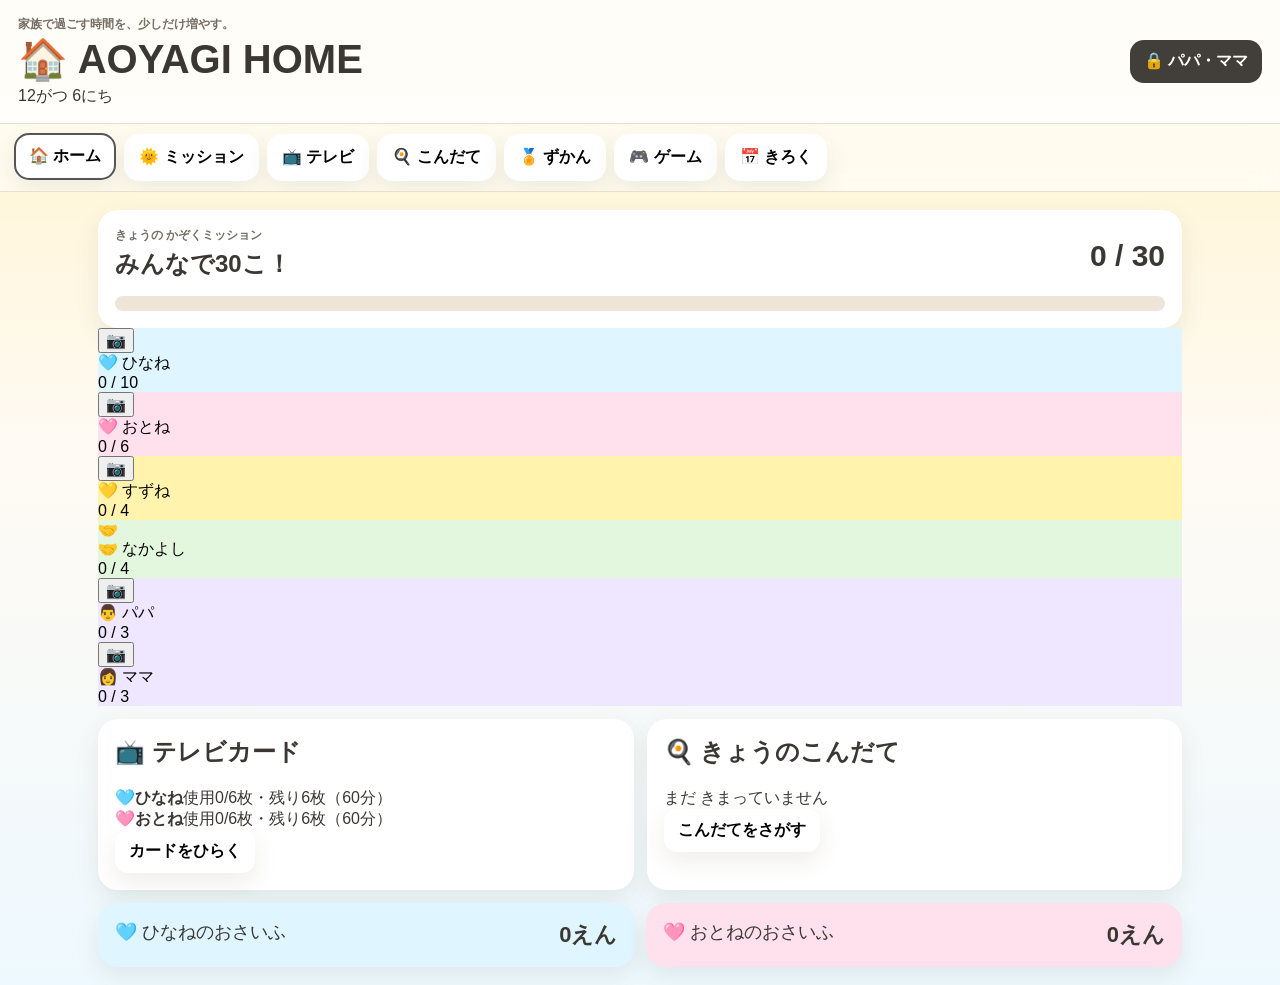
==== commit fafe712f: "Add files via upload" ====
--- a/index.html
+++ b/index.html
@@ -1,19 +1,23 @@
-<!doctype html><html lang="ja"><head><meta charset="utf-8"><meta name="viewport" content="width=device-width,initial-scale=1,viewport-fit=cover"><meta name="theme-color" content="#fff4c8"><meta name="apple-mobile-web-app-capable" content="yes"><title>AOYAGI HOME</title><link rel="manifest" href="manifest.json"><link rel="apple-touch-icon" href="icon-192.png"><style>
+<!doctype html><html lang="ja"><head><meta charset="utf-8"><meta name="viewport" content="width=device-width,initial-scale=1,viewport-fit=cover"><meta name="theme-color" content="#fff4c8"><meta name="apple-mobile-web-app-capable" content="yes"><title>AOYAGI HOME Ver3.1</title><link rel="manifest" href="manifest.json"><link rel="apple-touch-icon" href="icon-192.png"><style>
 :root{--ink:#3b3833;--muted:#756e64;--line:#eadfce;--shadow:0 9px 24px #4f3d2018;--blue:#dff5ff;--pink:#ffe1ed;--yellow:#fff3ad;--green:#e3f7df;--purple:#eee7ff}*{box-sizing:border-box}body{margin:0;font-family:-apple-system,BlinkMacSystemFont,"Hiragino Sans","Yu Gothic",sans-serif;color:var(--ink);background:linear-gradient(#fff4c8,#fffaf3 45%,#eef9ff);min-height:100vh}button,input,select{font:inherit}button{cursor:pointer}h1{font-size:clamp(25px,4vw,40px);margin:3px 0}h2,h3{margin-top:0}.tiny{font-size:12px;color:var(--muted);font-weight:800}.hidden{display:none!important}header{padding:16px 18px;display:flex;justify-content:space-between;align-items:center;background:#ffffffdc;border-bottom:1px solid var(--line)}.dark{border:0;border-radius:14px;background:#423e39;color:#fff;padding:11px 14px;font-weight:900}nav{display:flex;gap:8px;overflow-x:auto;padding:10px 14px;background:#fff9;position:sticky;top:0;z-index:20;backdrop-filter:blur(10px);border-bottom:1px solid var(--line)}.nav,.childtab{flex:0 0 auto;border:2px solid transparent;border-radius:15px;padding:11px 13px;background:#fff;box-shadow:var(--shadow);font-weight:900}.nav.active,.childtab.active{border-color:#555;transform:translateY(-1px)}main{max-width:1120px;margin:auto;padding:18px}.view{animation:fade .18s}@keyframes fade{from{opacity:.25;transform:translateY(4px)}}.card,.hero,.wallet,.psec{background:#fff;border-radius:20px;box-shadow:var(--shadow);padding:17px}.hero{display:grid;grid-template-columns:1fr auto;gap:12px;align-items:center}.hero h2{margin:4px 0}.bigcount{font-size:30px;font-weight:900}.bar{grid-column:1/-1;height:15px;background:#eee5d8;border-radius:999px;overflow:hidden}.fill{height:100%;width:0;background:linear-gradient(90deg,#6bc8ef,#ff9fc5,#efd45f,#81d083);transition:.3s}.homegrid{display:grid;grid-template-columns:1fr 1fr;gap:13px;margin-top:13px}.progressgrid{display:grid;grid-template-columns:repeat(3,1fr);gap:9px}.mini-progress{padding:11px;border-radius:14px;font-weight:900}.blue{background:var(--blue)}.pink{background:var(--pink)}.yellow{background:var(--yellow)}.green{background:var(--green)}.purple{background:var(--purple)}.roulette{background:linear-gradient(135deg,#fff7ba,#fff)}.roulette-result{min-height:72px;font-size:18px;font-weight:900;padding:10px;background:#fff9;border-radius:14px}.wallets{display:grid;grid-template-columns:1fr 1fr;gap:11px;margin-top:13px}.wallet{font-size:18px}.wallet strong{float:right;font-size:22px}.primary,.soft,.danger{border:0;border-radius:13px;padding:11px 14px;font-weight:900}.primary{background:#397ce7;color:#fff}.soft{background:#fff;box-shadow:var(--shadow)}.danger{background:#d74c4c;color:#fff}.wide{width:100%}.childtabs{display:flex;gap:9px;overflow-x:auto;margin-bottom:15px}.titlebar{display:flex;justify-content:space-between;align-items:center;gap:12px}.badge{background:#fff;padding:10px 14px;border-radius:15px;box-shadow:var(--shadow);font-weight:900}.missiongrid{display:grid;grid-template-columns:1fr 1fr;gap:11px}.mission{display:grid;grid-template-columns:49px 1fr 32px;gap:11px;align-items:center;min-height:92px;border:2px solid transparent;border-radius:19px;padding:14px;background:#fff;text-align:left;box-shadow:var(--shadow)}.mission.hinane{background:linear-gradient(135deg,#fff,#edfbff)}.mission.otone{background:linear-gradient(135deg,#fff,#fff0f6)}.mission.suzune{background:linear-gradient(135deg,#fff,#fff9d3)}.mission.family{background:linear-gradient(135deg,#fff,#effbea)}.mission.papa,.mission.mama{background:linear-gradient(135deg,#fff,#f4efff)}.mission.done{background:#dff6df;border-color:#67b96d;animation:pop .22s}@keyframes pop{50%{transform:scale(1.025)}}.mission.done .txt{text-decoration:line-through}.e{font-size:32px}.kind{display:block;font-size:12px;color:var(--muted);font-weight:800}.txt{font-size:17px;font-weight:900;line-height:1.35}.check{width:30px;height:30px;border:3px solid #d2c7b7;border-radius:50%;display:grid;place-items:center;font-weight:900}.mission.done .check{background:#67b96d;color:#fff;border-color:#67b96d}.actions{display:flex;gap:9px;flex-wrap:wrap;margin-top:15px}.tvselect{display:flex;gap:10px}.person{flex:1;border:3px solid transparent;border-radius:18px;padding:15px;font-weight:900}.person.active{border-color:#444}.timer{text-align:center;font-size:clamp(60px,14vw,112px);font-weight:900;letter-spacing:3px;margin:14px}.center{text-align:center}.tvactions{display:flex;justify-content:center;gap:9px;flex-wrap:wrap}.usagebar{height:13px;background:#eee;border-radius:999px;overflow:hidden}.usagebar>div{height:100%;background:#75bdeb}.formgrid{display:grid;grid-template-columns:1fr 1fr;gap:10px}label{display:block;font-weight:800;margin:9px 0}input,select{width:100%;padding:11px;border:2px solid #ddd2c2;border-radius:11px;margin-top:5px}.checks{display:flex;gap:14px;flex-wrap:wrap}.checks label{font-weight:700}.checks input{width:auto}.recipegrid{display:grid;grid-template-columns:repeat(3,1fr);gap:11px;margin:13px 0}.recipecard{background:#fff;border-radius:18px;padding:15px;box-shadow:var(--shadow)}.tag{display:inline-block;background:#f2ede4;border-radius:999px;padding:4px 7px;font-size:11px;margin:2px}.stampgrid{display:grid;grid-template-columns:repeat(5,1fr);gap:10px}.stampcard{background:#fff;border-radius:17px;padding:12px;text-align:center;box-shadow:var(--shadow);min-height:120px}.stampcard.locked{filter:grayscale(1);opacity:.38}.stampemoji{font-size:38px}.stampname{font-weight:900;font-size:13px}.stampcount{font-weight:900;color:#a46000}.stampcondition{font-size:10px;color:var(--muted);margin-top:4px}.game-menu{display:grid;grid-template-columns:repeat(4,1fr);gap:11px}.gamechoice{border:0;border-radius:18px;padding:16px;background:#fff;box-shadow:var(--shadow);font-size:34px}.gamechoice strong,.gamechoice span{display:block;font-size:15px}.gamechoice span{font-size:11px;color:var(--muted);margin-top:4px}.gamearea{margin-top:13px;min-height:370px;text-align:center;position:relative;overflow:hidden}.balloon{position:absolute;border:0;background:none;font-size:54px}.memorygrid{display:grid;grid-template-columns:repeat(4,1fr);gap:9px;max-width:560px;margin:auto}.memorycard{height:82px;border:0;border-radius:14px;background:#e8ddcd;font-size:35px}.reactionbox{height:235px;width:100%;border:0;border-radius:20px;background:#ddd;font-size:28px;font-weight:900}.reactionbox.ready{background:#86df83}.teacher-wrap{display:grid;grid-template-columns:1fr 1fr;gap:12px}.teacher-panel{padding:16px;border-radius:20px;min-height:280px}.choicegrid{display:grid;grid-template-columns:repeat(3,1fr);gap:9px}.colorchoice,.numberchoice,.targetchoice{border:3px solid transparent;border-radius:15px;padding:13px;font-weight:900;background:#fff;box-shadow:0 4px 12px #0001}.targetchoice{font-size:24px;min-height:68px}.targetchoice.wrong{animation:shake .25s}@keyframes shake{25%{transform:translateX(-5px)}75%{transform:translateX(5px)}}.calhead{display:flex;justify-content:center;align-items:center;gap:15px}.calhead button{border:0;background:#fff;border-radius:11px;padding:9px 13px;box-shadow:var(--shadow)}.week,.calendar{display:grid;grid-template-columns:repeat(7,1fr);gap:7px}.week span{text-align:center;font-size:12px;color:var(--muted);font-weight:800;padding:7px}.day{min-height:76px;border:0;border-radius:14px;background:#fff;box-shadow:0 5px 13px #4f3d2015;padding:8px;display:flex;flex-direction:column;align-items:flex-start}.day.blank{visibility:hidden}.day.today{outline:3px solid #74aef0}.day.full{background:#fff2a9}.day.some{background:#edf8ff}.marks{margin-top:auto}.popup{position:fixed;inset:0;background:#0008;display:grid;place-items:center;z-index:100;padding:20px}.popupcard{background:#fff;border-radius:24px;padding:25px;text-align:center;max-width:390px;width:100%;box-shadow:0 25px 80px #0006}.popupemoji{font-size:72px}dialog{border:0;border-radius:22px;width:min(760px,calc(100% - 20px));max-height:94vh;padding:0;box-shadow:0 20px 70px #0005}dialog::backdrop{background:#251f1a99}.dlg{padding:22px;overflow:auto;max-height:94vh}.close{float:right;border:0;border-radius:50%;width:36px;height:36px}.parent-tabs{display:flex;gap:7px;overflow-x:auto;margin:12px 0}.ptab{flex:0 0 auto;border:0;border-radius:12px;padding:9px;background:#eee;font-weight:900}.ptab.active{background:#397ce7;color:#fff}.psec{box-shadow:none;border:1px solid var(--line);margin-top:12px}.notice{background:#fff6cb;border-radius:13px;padding:11px;font-weight:800}.migration-result{white-space:pre-wrap;background:#f6f4ef;padding:12px;border-radius:12px;font-size:13px}.error{color:#c42d2d;font-weight:900}#confetti{position:fixed;inset:0;width:100%;height:100%;pointer-events:none;z-index:110}@media(max-width:820px){.homegrid,.missiongrid,.recipegrid,.game-menu{grid-template-columns:1fr}.progressgrid{grid-template-columns:1fr 1fr}.wallets,.formgrid,.teacher-wrap{grid-template-columns:1fr}.stampgrid{grid-template-columns:repeat(3,1fr)}.memorygrid{grid-template-columns:repeat(3,1fr)}}
 </style></head><body><canvas id="confetti"></canvas><header><div><div class="tiny">家族で過ごす時間を、少しだけ増やす。</div><h1>🏠 AOYAGI HOME</h1><div id="dateText"></div></div><button class="dark" id="parentBtn">🔒 パパ・ママ</button></header><nav><button class="nav active" data-view="home">🏠 ホーム</button><button class="nav" data-view="missions">🌞 ミッション</button><button class="nav" data-view="tv">📺 テレビ</button><button class="nav" data-view="menu">🍳 こんだて</button><button class="nav" data-view="stamps">🏅 ずかん</button><button class="nav" data-view="games">🎮 ゲーム</button><button class="nav" data-view="calendar">📅 きろく</button></nav><main>
-<section id="home" class="view"><section class="hero"><div><div class="tiny">きょうの かぞくミッション</div><h2>みんなで30こ！</h2></div><div class="bigcount" id="familyTotal">0 / 30</div><div class="bar"><div class="fill" id="familyFill"></div></div></section><section class="progressgrid" id="homeProgress" style="margin-top:12px"></section><div class="homegrid"><section class="card roulette"><h2>🎡 きょうのルーレット</h2><div class="roulette-result" id="rouletteResult">まだ まわしていません</div><button class="primary wide" id="spinRoulette">まわす！</button></section><section class="card"><h2>📺 テレビカード</h2><div id="homeTv"></div><button class="soft" data-go="tv">タイマーをひらく</button></section><section class="card"><h2>🍳 きょうのこんだて</h2><div id="homeDinner">まだ きまっていません</div><button class="soft" data-go="menu">こんだてをさがす</button></section><section class="card"><h2>💬 きょうのひとこと</h2><p id="dailyMessage"></p></section></div><section class="wallets"><div class="wallet blue">🩵 ひなねのおさいふ <strong id="walletH">0えん</strong></div><div class="wallet pink">🩷 おとねのおさいふ <strong id="walletO">0えん</strong></div></section></section>
+<section id="home" class="view"><section class="hero"><div><div class="tiny">きょうの かぞくミッション</div><h2>みんなで30こ！</h2></div><div class="bigcount" id="familyTotal">0 / 30</div><div class="bar"><div class="fill" id="familyFill"></div></div></section>
+<section class="profilegrid" id="homeProfiles"></section>
+<div class="homegrid"><section class="card"><h2>📺 テレビカード</h2><div id="homeTv"></div><button class="soft" data-go="tv">カードをひらく</button></section><section class="card"><h2>🍳 きょうのこんだて</h2><div id="homeDinner">まだ きまっていません</div><button class="soft" data-go="menu">こんだてをさがす</button></section></div>
+<section class="wallets"><div class="wallet blue">🩵 ひなねのおさいふ <strong id="walletH">0えん</strong></div><div class="wallet pink">🩷 おとねのおさいふ <strong id="walletO">0えん</strong></div></section>
+<input class="hidden" type="file" accept="image/*" capture="user" id="photoInput"></section>
 <section id="missions" class="view hidden"><div class="childtabs"><button class="childtab active" data-person="hinane">🩵ひなね <span id="ph"></span></button><button class="childtab" data-person="otone">🩷おとね <span id="po"></span></button><button class="childtab" data-person="suzune">💛すずね <span id="ps"></span></button><button class="childtab" data-person="family">🤝なかよし <span id="pf"></span></button><button class="childtab" data-person="papa">👨パパ <span id="pp"></span></button><button class="childtab" data-person="mama">👩ママ <span id="pm"></span></button></div><div class="titlebar"><div><div class="tiny">きょうのミッション</div><h2 id="missionTitle"></h2></div><div class="badge" id="missionBadge"></div></div><div class="missiongrid" id="missionGrid"></div><div class="actions"><button class="soft" id="reroll">🎲 えらびなおす</button><button class="soft" id="resetChecks">↩ チェックをもどす</button></div></section>
-<section id="tv" class="view hidden"><section class="card"><h2>📺 テレビタイマー</h2><div class="tvselect"><button class="person blue" data-tv="hinane">🩵ひなね</button><button class="person pink" data-tv="otone">🩷おとね</button></div><label>みる番組（入力しなくてもOK）<input id="tvProgram" placeholder="れい：プリキュア"></label><div class="timer" id="tvTimer">10:00</div><div class="center" id="tvOwner">だれがみるか えらんでね</div><div class="tvactions"><button class="primary" id="tvStart">▶ 10分カードを使う</button><button class="soft" id="tvPause">⏸ とめる</button><button class="soft" id="tvStop">⏹ おしまい</button></div><p class="tiny">1人1日6枚、合計60分まで。残り1分と終了時に音が出ます。</p></section><section class="card" style="margin-top:12px"><h2>きょうの利用状況</h2><div id="tvUsage"></div><h3 style="margin-top:16px">履歴</h3><div id="tvHistory"></div></section></section>
+<section id="tv" class="view hidden"><section class="card"><h2>📺 テレビカード</h2><p class="tiny">キッチンタイマーを10分にセットして使ってね。1人1日6枚まで。</p><div class="tvselect"><button class="person blue" data-tv="hinane">🩵ひなね</button><button class="person pink" data-tv="otone">🩷おとね</button></div><div class="center" id="tvOwner">だれのカードか えらんでね</div><div class="tvcardactions"><button class="primary tvbig" id="tvUse">📺 10分カードを使う</button><button class="soft tvbig" id="tvReturn">↩ 1枚もどす</button></div></section><section class="card" style="margin-top:12px"><h2>きょうの利用状況</h2><div id="tvUsage"></div><h3 style="margin-top:16px">カード履歴</h3><div id="tvHistory"></div></section></section>
 <section id="menu" class="view hidden"><section class="card"><h2>🍳 いずみの こんだてミッション</h2><p class="tiny">必ず使いたい食材2個、できれば使いたい食材3個まで。</p><div class="formgrid"><label>必ず①<input id="must1" placeholder="鶏もも"></label><label>必ず②<input id="must2" placeholder="玉ねぎ"></label><label>できれば①<input id="nice1" placeholder="にんじん"></label><label>できれば②<input id="nice2" placeholder="じゃがいも"></label><label>できれば③<input id="nice3" placeholder="卵"></label><label>調理時間<select id="cookTime"><option value="999">こだわらない</option><option value="15">15分以内</option><option value="30">30分以内</option><option value="45">45分以内</option></select></label></div><div class="checks"><label><input type="checkbox" id="kid">子ども向け</label><label><input type="checkbox" id="few">洗い物少なめ</label><label><input type="checkbox" id="one">一品で完結</label></div><div class="actions"><button class="primary" id="recipeSearch">候補をさがす</button><button class="soft" id="webSearch">ネットでもさがす</button></div></section><section class="recipegrid" id="recipeResults"></section><section class="card"><h2>⭐ お気に入り</h2><div id="favorites"></div></section></section>
 <section id="stamps" class="view hidden"><div class="titlebar"><div><div class="tiny">普通シールは何枚でも集まります</div><h2>🏅 スタンプずかん</h2></div><div class="badge" id="stampSummary"></div></div><div class="stampgrid" id="stampGrid"></div></section>
 <section id="games" class="view hidden"><div class="game-menu"><button class="gamechoice" data-game="balloon">🎈<strong>ふうせん</strong><span>20秒タップ</span></button><button class="gamechoice" data-game="memory">🧠<strong>えあわせ</strong><span>6ペア</span></button><button class="gamechoice" data-game="reaction">⚡<strong>はやおし</strong><span>秒で表示</span></button><button class="gamechoice" data-game="teacher">👭<strong>おねえちゃん先生</strong><span>色＋算数</span></button></div><section class="card gamearea" id="gameArea"><h2>🎮 ミニゲーム</h2><p>あそびたいゲームをえらんでね。</p></section></section>
 <section id="calendar" class="view hidden"><div class="calhead"><button id="prevMonth">◀</button><h2 id="monthTitle"></h2><button id="nextMonth">▶</button></div><div class="week"><span>にち</span><span>げつ</span><span>か</span><span>すい</span><span>もく</span><span>きん</span><span>ど</span></div><div class="calendar" id="calendarGrid"></div><section class="card" id="calendarDetail">ひづけをおすと、きろくがみられます。</section></section></main>
 <div class="popup hidden" id="popup"><div class="popupcard"><div class="popupemoji" id="popupEmoji">⭐</div><h2 id="popupTitle"></h2><p id="popupText"></p><button class="primary" id="popupClose">OK</button></div></div><div class="popup hidden" id="usagePopup"><div class="popupcard"><div class="popupemoji">⏰</div><h2>こうたいの じかんだよ</h2><p>5ふん つかったよ。ほかの人にかわるか、画面をおしまいにしよう。</p><button class="primary" id="usageClose">わかった！</button></div></div>
-<dialog id="parentDialog"><form method="dialog" class="dlg"><button class="close" value="cancel">✕</button><div id="loginPane"><h2>🔒 パパ・ママモード</h2><input id="pinInput" type="password" inputmode="numeric" maxlength="6" placeholder="あいことば"><button type="button" class="primary wide" id="loginBtn">はいる</button><p class="error" id="pinError"></p></div><div id="parentPane" class="hidden"><h2>⚙️ パパ・ママ設定</h2><div class="parent-tabs"><button type="button" class="ptab active" data-pview="familySet">家族</button><button type="button" class="ptab" data-pview="tvSet">テレビ</button><button type="button" class="ptab" data-pview="growthSet">成長</button><button type="button" class="ptab" data-pview="dataSet">データ</button><button type="button" class="ptab" data-pview="pinSet">PIN</button></div><section id="familySet" class="pview psec"><h3>👨‍👩‍👧 家族設定</h3><div class="formgrid"><label>ひなね 年齢<input id="ageH" type="number" min="0" max="18"></label><label>ひなね 学年<select id="gradeH"><option value="pre">未就学</option><option value="1">小学1年</option><option value="2">小学2年</option><option value="3">小学3年以上</option></select></label><label>おとね 年齢<input id="ageO" type="number" min="0" max="18"></label><label>おとね 段階<select id="gradeO"><option value="pre">未就学</option><option value="1">小学1年</option><option value="2">小学2年以上</option></select></label><label>すずね 年齢<input id="ageS" type="number" min="0" max="18"></label><label>ミッション更新時刻<select id="resetHour"><option value="0">0時</option><option value="5">朝5時</option></select></label></div><button type="button" class="primary" id="saveFamily">保存</button></section><section id="tvSet" class="pview psec hidden"><h3>📺 テレビ設定</h3><label>カード1枚<select id="cardMinutes"><option value="10">10分</option></select></label><label>1日の上限<select id="dailyCards"><option value="6">6枚（60分）</option></select></label><label><input id="soundEnabled" type="checkbox">音・読み上げを使う</label><label><input id="usageReminder" type="checkbox">5分で交代を知らせる</label><button type="button" class="primary" id="saveTvSet">保存</button></section><section id="growthSet" class="pview psec hidden"><h3>🌱 成長データ</h3><div id="growthInfo"></div><p class="tiny">「おねえちゃん先生」の20問連続正解は子ども画面には表示されません。間違えると0に戻ります。</p></section><section id="dataSet" class="pview psec hidden"><h3>💾 データ管理</h3><div class="notice">データ移行・バックアップ・初期化は、この画面からだけ実行できます。</div><button type="button" class="primary wide" id="detectOld" style="margin-top:10px">旧バージョンのデータを調べる</button><div class="migration-result" id="migrationResult">まだ調べていません。</div><button type="button" class="primary wide" id="migrateOld">見つかった旧データを引き継ぐ</button><button type="button" class="soft wide" id="exportData" style="margin-top:10px">バックアップを書き出す</button><label>バックアップを復元<input type="file" id="importFile" accept="application/json"></label><button type="button" class="danger wide" id="resetAll">すべてのデータを初期化</button></section><section id="pinSet" class="pview psec hidden"><h3>🔐 PIN変更</h3><input id="newPin" type="password" inputmode="numeric" maxlength="6" placeholder="新しいPIN（4〜6桁）"><button type="button" class="primary" id="savePin">変更する</button></section><section class="psec"><h3>💰 おさいふ</h3><select id="spendPerson"><option value="hinane">ひなね</option><option value="otone">おとね</option></select><input id="spendAmount" type="number" min="0" step="10" placeholder="つかった金額"><button type="button" class="primary" id="spendBtn">へらす</button></section></div></form></dialog>
+<dialog id="parentDialog"><form method="dialog" class="dlg"><button class="close" value="cancel">✕</button><div id="loginPane"><h2>🔒 パパ・ママモード</h2><input id="pinInput" type="password" inputmode="numeric" maxlength="6" placeholder="あいことば"><button type="button" class="primary wide" id="loginBtn">はいる</button><p class="error" id="pinError"></p></div><div id="parentPane" class="hidden"><h2>⚙️ パパ・ママ設定</h2><div class="parent-tabs"><button type="button" class="ptab active" data-pview="familySet">家族</button><button type="button" class="ptab" data-pview="tvSet">テレビ</button><button type="button" class="ptab" data-pview="growthSet">成長</button><button type="button" class="ptab" data-pview="dataSet">データ</button><button type="button" class="ptab" data-pview="pinSet">PIN</button></div><section id="familySet" class="pview psec"><h3>👨‍👩‍👧 家族設定</h3><div class="formgrid"><label>ひなね 年齢<input id="ageH" type="number" min="0" max="18"></label><label>ひなね 学年<select id="gradeH"><option value="pre">未就学</option><option value="1">小学1年</option><option value="2">小学2年</option><option value="3">小学3年以上</option></select></label><label>おとね 年齢<input id="ageO" type="number" min="0" max="18"></label><label>おとね 段階<select id="gradeO"><option value="pre">未就学</option><option value="1">小学1年</option><option value="2">小学2年以上</option></select></label><label>すずね 年齢<input id="ageS" type="number" min="0" max="18"></label><label>ミッション更新時刻<select id="resetHour"><option value="0">0時</option><option value="5">朝5時</option></select></label></div><button type="button" class="primary" id="saveFamily">保存</button><hr><h3>📷 今日の写真</h3><p class="tiny">撮り直したい人だけ写真を消してください。通常画面では1日1回だけ撮れます。</p><div class="photo-parent-grid" id="photoParentControls"></div></section><section id="tvSet" class="pview psec hidden"><h3>📺 テレビ設定</h3><label>カード1枚<select id="cardMinutes"><option value="10">10分</option></select></label><label>1日の上限<select id="dailyCards"><option value="6">6枚（60分）</option></select></label><label><input id="soundEnabled" type="checkbox">音・読み上げを使う</label><label><input id="usageReminder" type="checkbox">5分で交代を知らせる</label><button type="button" class="primary" id="saveTvSet">保存</button></section><section id="growthSet" class="pview psec hidden"><h3>🌱 成長データ</h3><div id="growthInfo"></div><p class="tiny">「おねえちゃん先生」の20問連続正解は子ども画面には表示されません。間違えると0に戻ります。</p></section><section id="dataSet" class="pview psec hidden"><h3>💾 データ管理</h3><div class="notice">データ移行・バックアップ・初期化は、この画面からだけ実行できます。</div><button type="button" class="primary wide" id="detectOld" style="margin-top:10px">旧バージョンのデータを調べる</button><div class="migration-result" id="migrationResult">まだ調べていません。</div><button type="button" class="primary wide" id="migrateOld">見つかった旧データを引き継ぐ</button><button type="button" class="soft wide" id="exportData" style="margin-top:10px">バックアップを書き出す</button><label>バックアップを復元<input type="file" id="importFile" accept="application/json"></label><button type="button" class="danger wide" id="resetAll">すべてのデータを初期化</button></section><section id="pinSet" class="pview psec hidden"><h3>🔐 PIN変更</h3><input id="newPin" type="password" inputmode="numeric" maxlength="6" placeholder="新しいPIN（4〜6桁）"><button type="button" class="primary" id="savePin">変更する</button></section><section class="psec"><h3>💰 おさいふ</h3><select id="spendPerson"><option value="hinane">ひなね</option><option value="otone">おとね</option></select><input id="spendAmount" type="number" min="0" step="10" placeholder="つかった金額"><button type="button" class="primary" id="spendBtn">へらす</button></section></div></form></dialog>
 <script>
 const $=id=>document.getElementById(id),pad=n=>String(n).padStart(2,'0'),now=()=>new Date(),dateKey=d=>`${d.getFullYear()}-${pad(d.getMonth()+1)}-${pad(d.getDate())}`,TODAY=()=>dateKey(now());
 const read=(k,f)=>{try{return JSON.parse(localStorage.getItem(k))??f}catch{return f}},write=(k,v)=>localStorage.setItem(k,JSON.stringify(v)),shuffle=a=>{let x=[...a];for(let i=x.length-1;i>0;i--){let j=Math.floor(Math.random()*(i+1));[x[i],x[j]]=[x[j],x[i]]}return x};
-const KEY={settings:'ah3_settings',profiles:'ah3_profiles',wallet:c=>`ah3_wallet_${c}`,tasks:(p,d=TODAY())=>`ah3_tasks_${d}_${p}`,done:(p,d=TODAY())=>`ah3_done_${d}_${p}`,reward:(p,d=TODAY())=>`ah3_reward_${d}_${p}`,roulette:d=>`ah3_roulette_${d||TODAY()}`,tv:d=>`ah3_tv_${d||TODAY()}`,dinner:d=>`ah3_dinner_${d||TODAY()}`,history:'ah3_history',stamps:'ah3_stamps',stats:'ah3_stats',favorites:'ah3_favorites',teacher:'ah3_teacher',pin:'ah3_pin'};
+const KEY={settings:'ah3_settings',profiles:'ah3_profiles',wallet:c=>`ah3_wallet_${c}`,tasks:(p,d=TODAY())=>`ah3_tasks_${d}_${p}`,done:(p,d=TODAY())=>`ah3_done_${d}_${p}`,reward:(p,d=TODAY())=>`ah3_reward_${d}_${p}`,roulette:d=>`ah3_roulette_${d||TODAY()}`,tv:d=>`ah3_tv_${d||TODAY()}`,dinner:d=>`ah3_dinner_${d||TODAY()}`,history:'ah3_history',stamps:'ah3_stamps',stats:'ah3_stats',favorites:'ah3_favorites',teacher:'ah3_teacher',pin:'ah3_pin',photo:(p,d=TODAY())=>`ah3_photo_${d}_${p}`};
 const defaults={settings:{cardMinutes:10,dailyCards:6,sound:true,usageReminder:true,resetHour:5},profiles:{hinane:{age:7,grade:'1'},otone:{age:4,grade:'pre'},suzune:{age:0,grade:'pre'}},stats:{missions:0,fullDays:0,family:0,papa:0,mama:0,cooking:0,games:0,tv:0},teacher:{olderLevel:1,youngerLevel:1,olderStreak:0,youngerStreak:0}};
 function cfg(){return {...defaults.settings,...read(KEY.settings,{})}}function profiles(){return {...defaults.profiles,...read(KEY.profiles,{})}}function stats(){return {...defaults.stats,...read(KEY.stats,{})}}function teacher(){return {...defaults.teacher,...read(KEY.teacher,{})}}
 const PERSON={hinane:{name:'ひなね',emoji:'🩵',goal:10},otone:{name:'おとね',emoji:'🩷',goal:6},suzune:{name:'すずね',emoji:'💛',goal:4},family:{name:'なかよし',emoji:'🤝',goal:4},papa:{name:'パパ',emoji:'👨',goal:3},mama:{name:'ママ',emoji:'👩',goal:3}};
@@ -22,26 +26,56 @@
 const messages=['きょうも ひとつ、いっしょに やってみよう！','だれかを えがおに できるかな？','できたことを みんなで ほめよう！','きょうの おはなしを きかせてね。','いっしょにすると、もっとたのしい！','ありがとうを ひとつ みつけよう。','きょうも 家族で にこにこ。'];
 const roulette=[['🎮','ミニゲームデー','家族でミニゲームを1回しよう'],['🤝','なかよしデー','なかよしミッションを先にやってみよう'],['🍳','シェフデー','ひなねのお料理を応援しよう'],['📚','おはなしデー','今日のことをみんなで話そう'],['🎵','うたデー','家の中で1曲うたおう'],['🧹','おたすけデー','家のお手伝いをひとつ増やそう'],['👶','すずねデー','みんなですずねを笑わせよう'],['🎨','おえかきデー','家族で何か描いてみよう']];
 const recipes=[['鶏ももと玉ねぎの照り焼き',['鶏もも','玉ねぎ'],20,['子ども向け','洗い物少なめ'],'鶏肉と玉ねぎを焼き、しょうゆ・みりん・砂糖でからめる。'],['親子丼',['鶏もも','玉ねぎ','卵'],20,['子ども向け','一品で完結'],'具材をだしで煮て卵でとじ、ご飯にのせる。'],['チキンカレー',['鶏もも','玉ねぎ','じゃがいも','にんじん'],40,['子ども向け','一品で完結'],'具材を炒めて煮込み、ルウを溶かす。'],['豚のしょうが焼き',['豚肉','玉ねぎ'],15,['子ども向け','洗い物少なめ'],'豚肉と玉ねぎを炒め、しょうがだれで味付け。'],['焼きうどん',['うどん','豚肉','キャベツ'],15,['一品で完結','洗い物少なめ'],'具材とうどんを炒め、しょうゆかソースで味付け。'],['ハンバーグ',['ひき肉','玉ねぎ','卵'],35,['子ども向け'],'材料をこね、成形して蒸し焼きにする。'],['そぼろ丼',['ひき肉','卵'],20,['子ども向け','一品で完結'],'甘辛そぼろと炒り卵をご飯にのせる。'],['麻婆豆腐',['ひき肉','豆腐','ねぎ'],20,['一品で完結','洗い物少なめ'],'ひき肉を炒め、豆腐と調味料を加える。'],['鮭のバターしょうゆ焼き',['鮭','しめじ'],20,['子ども向け','洗い物少なめ'],'鮭としめじを焼き、バターしょうゆで仕上げる。'],['オムライス',['卵','玉ねぎ','ごはん'],25,['子ども向け','一品で完結'],'ケチャップライスを作り卵で包む。'],['チャーハン',['ごはん','卵','ねぎ'],15,['一品で完結','洗い物少なめ'],'卵、ご飯、具材を炒める。'],['ナポリタン',['パスタ','玉ねぎ','ピーマン','ウインナー'],20,['子ども向け','一品で完結'],'具材とパスタを炒めケチャップで味付け。'],['肉じゃが',['牛肉','じゃがいも','玉ねぎ','にんじん'],40,['子ども向け'],'具材を炒め、だしと調味料で煮る。'],['牛丼',['牛肉','玉ねぎ'],20,['子ども向け','一品で完結'],'牛肉と玉ねぎを甘辛く煮てご飯にのせる。'],['豆腐ハンバーグ',['豆腐','ひき肉','玉ねぎ'],30,['子ども向け'],'材料をこねて焼き、和風だれをかける。'],['じゃがいものガレット',['じゃがいも','チーズ'],20,['子ども向け'],'細切りじゃがいもとチーズを平たく焼く。'],['トマトと卵の中華炒め',['トマト','卵'],10,['洗い物少なめ'],'卵を半熟に炒め、トマトを加える。'],['もやしと豚肉のレンジ蒸し',['もやし','豚肉'],12,['洗い物少なめ'],'耐熱皿に重ねてレンジ加熱しポン酢で。'],['お好み焼き',['キャベツ','卵','小麦粉'],25,['子ども向け','一品で完結'],'材料を混ぜて両面を焼く。'],['ツナとキャベツのパスタ',['ツナ','キャベツ','パスタ'],20,['一品で完結'],'パスタとキャベツをゆでツナと和える。']];
-const normalStamps=[['⭐','はなまる'],['🌈','にじいろ'],['🍀','よくできた'],['🎈','がんばった'],['🎉','パチパチ'],['🌸','にこにこ'],['☀️','おひさま'],['💎','キラキラ'],['🍳','おりょうり'],['📚','ほんだいすき'],['🎨','おえかき'],['🎵','うたじょうず'],['🤝','なかよし'],['👶','すずねだいすき'],['🧹','おそうじ'],['📺','テレビ'],['🎮','ゲーム'],['😊','おはなし'],['💌','ありがとう'],['👏','はくしゅ']];
-const rareStamps=[['👩‍🍳','ちびシェフ','料理10回'],['🏆','かぞくヒーロー','30個達成3日'],['🦄','ユニコーン','ミッション100個'],['🚀','だいぼうけん','ゲーム10回'],['👑','なつのプリンセス','30個達成10日'],['🐉','レジェンド','ミッション300個'],['🔐','ひみつの達人','おねえちゃん先生の成長'],['🌌','スペシャル','普通シール合計100枚']];
-function stampData(){return read(KEY.stamps,{normal:{},rare:[]})}function saveStampData(x){write(KEY.stamps,x)}function giveNormal(){let s=stampData(),i=Math.floor(Math.random()*normalStamps.length);s.normal[i]=(s.normal[i]||0)+1;saveStampData(s);showPopup(normalStamps[i][0],'シール ゲット！',`${normalStamps[i][1]} × ${s.normal[i]}`)}function evaluateRare(){let s=stampData(),st=stats(),t=teacher(),totalNormal=Object.values(s.normal).reduce((a,b)=>a+b,0),checks=[st.cooking>=10,st.fullDays>=3,st.missions>=100,st.games>=10,st.fullDays>=10,st.missions>=300,t.olderLevel>=3&&t.youngerLevel>=3,totalNormal>=100];checks.forEach((ok,i)=>{if(ok&&!s.rare.includes(i))s.rare.push(i)});saveStampData(s)}
+const normalStamps=[["⭐", "はなまる"], ["🌈", "にじいろ"], ["🍀", "よくできた"], ["🎈", "がんばった"], ["🎉", "パチパチ"], ["🌸", "にこにこ"], ["☀️", "おひさま"], ["💎", "キラキラ"], ["🍳", "おりょうり"], ["📚", "ほんだいすき"], ["🎨", "おえかき"], ["🎵", "うたじょうず"], ["🤝", "なかよし"], ["👶", "すずねだいすき"], ["🧹", "おそうじ"], ["📺", "テレビカード"], ["🎮", "ゲーム"], ["😊", "おはなし"], ["💌", "ありがとう"], ["👏", "はくしゅ"], ["🐶", "シール21"], ["🐱", "シール22"], ["🐰", "シール23"], ["🐻", "シール24"], ["🐼", "シール25"], ["🦊", "シール26"], ["🐸", "シール27"], ["🐧", "シール28"], ["🐬", "シール29"], ["🦋", "シール30"], ["🐞", "シール31"], ["🐝", "シール32"], ["🐢", "シール33"], ["🐠", "シール34"], ["🦁", "シール35"], ["🐯", "シール36"], ["🐨", "シール37"], ["🦄", "シール38"], ["🐹", "シール39"], ["🦔", "シール40"], ["🍎", "シール41"], ["🍓", "シール42"], ["🍉", "シール43"], ["🍌", "シール44"], ["🍇", "シール45"], ["🍊", "シール46"], ["🍒", "シール47"], ["🥝", "シール48"], ["🥕", "シール49"], ["🥦", "シール50"], ["🍙", "シール51"], ["🍞", "シール52"], ["🥞", "シール53"], ["🍪", "シール54"], ["🍰", "シール55"], ["🍦", "シール56"], ["🍮", "シール57"], ["🧁", "シール58"], ["🍫", "シール59"], ["🥛", "シール60"], ["🚗", "シール61"], ["🚕", "シール62"], ["🚌", "シール63"], ["🚒", "シール64"], ["🚑", "シール65"], ["🚓", "シール66"], ["🚲", "シール67"], ["🚂", "シール68"], ["🚀", "シール69"], ["✈️", "シール70"], ["⛵", "シール71"], ["🚁", "シール72"], ["🛴", "シール73"], ["🚜", "シール74"], ["🚢", "シール75"], ["🏎️", "シール76"], ["🚚", "シール77"], ["🚛", "シール78"], ["🛸", "シール79"], ["🚤", "シール80"], ["🌻", "シール81"], ["🌷", "シール82"], ["🌹", "シール83"], ["🌼", "シール84"], ["🌺", "シール85"], ["🌴", "シール86"], ["🌳", "シール87"], ["🍁", "シール88"], ["❄️", "シール89"], ["☃️", "シール90"], ["🌙", "シール91"], ["🌟", "シール92"], ["🌊", "シール93"], ["☁️", "シール94"], ["🌧️", "シール95"], ["⚡", "シール96"], ["🔥", "シール97"], ["🌱", "シール98"], ["🍄", "シール99"], ["🌵", "シール100"], ["🎀", "シール101"], ["👑", "シール102"], ["💍", "シール103"], ["🎁", "シール104"], ["🪄", "シール105"], ["🎲", "シール106"], ["🧩", "シール107"], ["🎯", "シール108"], ["🏆", "シール109"], ["🥇", "シール110"], ["🎸", "シール111"], ["🎹", "シール112"], ["🎤", "シール113"], ["🎧", "シール114"], ["🎭", "シール115"], ["🎬", "シール116"], ["📷", "シール117"], ["🔔", "シール118"], ["💖", "シール119"], ["🩵", "シール120"]];
+const rareStamps=[["👩‍🍳", "ちびシェフ", "料理10回"], ["🏆", "かぞくヒーロー", "30個達成3日"], ["🦄", "ユニコーン", "ミッション100個"], ["🚀", "だいぼうけん", "ゲーム10回"], ["👑", "なつのプリンセス", "30個達成10日"], ["🐉", "レジェンド", "ミッション300個"], ["🔐", "ひみつの達人", "おねえちゃん先生の成長"], ["🌌", "スペシャル", "普通シール合計100枚"], ["🍱", "おべんとう名人", "料理20回"], ["💞", "なかよし名人", "なかよし30回"], ["👨‍👧", "パパだいすき", "パパミッション30回"], ["👩‍👧", "ママだいすき", "ママミッション30回"], ["🎮", "ゲームマスター", "ゲーム25回"], ["📚", "ミッション名人", "ミッション200個"], ["🌠", "ながれぼし", "普通シール合計200枚"], ["🏰", "おしろ", "30個達成15日"], ["🪐", "わくせい", "ミッション400個"], ["🎆", "はなび", "30個達成20日"], ["💐", "ありがとうの花束", "家族ミッション50回"], ["🥇", "ゴールドスター", "普通シール合計300枚"], ["🐲", "ドラゴンキング", "ゲーム40回"], ["🍳", "スーパーシェフ", "料理40回"], ["🤝", "きょうりょく王", "なかよし60回"], ["💫", "ほしのまほう", "ミッション500個"], ["🗝️", "ひみつのかぎ", "図鑑をたくさん集める"], ["💎", "ダイヤモンド", "普通シール合計500枚"], ["👸", "ファミリープリンセス", "30個達成30日"], ["🌍", "せかいのヒーロー", "ミッション700個"], ["🎇", "きせきの花火", "ゲーム60回"], ["🌈", "にじの王さま", "レア20種類"]];
+function stampData(){return read(KEY.stamps,{normal:{},rare:[]})}function saveStampData(x){write(KEY.stamps,x)}function giveNormal(){let s=stampData(),i=Math.floor(Math.random()*normalStamps.length);s.normal[i]=(s.normal[i]||0)+1;saveStampData(s);showPopup(normalStamps[i][0],'シール ゲット！',`${normalStamps[i][1]} × ${s.normal[i]}`)}function evaluateRare(){let s=stampData(),st=stats(),t=teacher(),totalNormal=Object.values(s.normal).reduce((a,b)=>a+b,0),checks=[
+st.cooking>=10,st.fullDays>=3,st.missions>=100,st.games>=10,st.fullDays>=10,st.missions>=300,t.olderLevel>=3&&t.youngerLevel>=3,totalNormal>=100,
+st.cooking>=20,st.family>=30,st.papa>=30,st.mama>=30,st.games>=25,st.missions>=200,totalNormal>=200,st.fullDays>=15,
+st.missions>=400,st.fullDays>=20,st.family>=50,totalNormal>=300,st.games>=40,st.cooking>=40,st.family>=60,st.missions>=500,
+(s.rare||[]).length>=15,totalNormal>=500,st.fullDays>=30,st.missions>=700,st.games>=60,(s.rare||[]).length>=20];
+checks.forEach((ok,i)=>{if(ok&&!s.rare.includes(i))s.rare.push(i)});saveStampData(s)}
 let currentPerson='hinane',calendarCursor=new Date(now().getFullYear(),now().getMonth(),1),tvSelected=null,tvTick=null,audioCtx=null,usageTimer=null;
-function showView(id){document.querySelectorAll('.view').forEach(v=>v.classList.add('hidden'));$(id).classList.remove('hidden');document.querySelectorAll('.nav').forEach(b=>b.classList.toggle('active',b.dataset.view===id));if(id==='stamps')renderStamps();if(id==='calendar')renderCalendar();if(id==='menu')renderFavorites()}document.querySelectorAll('.nav').forEach(b=>b.onclick=()=>showView(b.dataset.view));document.querySelectorAll('[data-go]').forEach(b=>b.onclick=()=>showView(b.dataset.go));
-function render(){showView('home');$('dateText').textContent=`${now().getMonth()+1}がつ ${now().getDate()}にち`;$('dailyMessage').textContent=messages[now().getDate()%messages.length];let t=total();$('familyTotal').textContent=`${t} / 30`;$('familyFill').style.width=`${Math.min(100,t/30*100)}%`;$('walletH').textContent=`${wallet('hinane')}えん`;$('walletO').textContent=`${wallet('otone')}えん`;let labels={hinane:'ph',otone:'po',suzune:'ps',family:'pf',papa:'pp',mama:'pm'};Object.keys(PERSON).forEach(p=>$(labels[p]).textContent=`${progress(p)}/${PERSON[p].goal}`);$('homeProgress').innerHTML=Object.keys(PERSON).map((p,i)=>`<div class="mini-progress ${['blue','pink','yellow','green','purple','purple'][i]}">${PERSON[p].emoji}${PERSON[p].name}<br>${progress(p)}/${PERSON[p].goal}</div>`).join('');renderRoulette();renderHomeTv();renderDinner();renderMission();saveHistory();evaluateRare()}
+function showView(id){if(id!=='games'&&typeof cleanupGame==='function')cleanupGame();document.querySelectorAll('.view').forEach(v=>v.classList.add('hidden'));$(id).classList.remove('hidden');document.querySelectorAll('.nav').forEach(b=>b.classList.toggle('active',b.dataset.view===id));if(id==='stamps')renderStamps();if(id==='calendar')renderCalendar();if(id==='menu')renderFavorites()}document.querySelectorAll('.nav').forEach(b=>b.onclick=()=>showView(b.dataset.view));document.querySelectorAll('[data-go]').forEach(b=>b.onclick=()=>showView(b.dataset.go));
+function photoPeople(){return['hinane','otone','suzune','papa','mama']}
+function photoFor(p,d=TODAY()){return localStorage.getItem(KEY.photo(p,d))}
+function renderProfiles(){let colors={hinane:'blue',otone:'pink',suzune:'yellow',family:'green',papa:'purple',mama:'purple'};$('homeProfiles').innerHTML=Object.keys(PERSON).map(p=>{let ph=photoPeople().includes(p)?photoFor(p):null;let photo=photoPeople().includes(p)?(ph?`<img class="profilephoto" src="${ph}" alt="${PERSON[p].name}の今日の写真" data-photo-view="${p}">`:`<button class="photobutton" data-photo="${p}" aria-label="${PERSON[p].name}の写真を撮る">📷</button>`):`<div class="photobutton">🤝</div>`;return`<article class="profilecard ${colors[p]}"><div>${photo}</div><button style="border:0;background:transparent;text-align:left;padding:0" data-profile="${p}"><div class="profilename">${PERSON[p].emoji} ${PERSON[p].name}</div><div class="profileprogress">${progress(p)} / ${PERSON[p].goal}</div></button></article>`}).join('');
+document.querySelectorAll('[data-profile]').forEach(b=>b.onclick=()=>{currentPerson=b.dataset.profile;showView('missions');renderMission()});
+document.querySelectorAll('[data-photo]').forEach(b=>b.onclick=e=>{e.stopPropagation();$('photoInput').dataset.person=b.dataset.photo;$('photoInput').click()});
+document.querySelectorAll('[data-photo-view]').forEach(img=>img.onclick=e=>e.stopPropagation())}
+$('photoInput').onchange=e=>{let f=e.target.files&&e.target.files[0],person=e.target.dataset.person;if(!f||!person||photoFor(person)){e.target.value='';return}let img=new Image(),url=URL.createObjectURL(f);img.onload=()=>{let size=Math.min(img.width,img.height),sx=(img.width-size)/2,sy=(img.height-size)/2,c=document.createElement('canvas');c.width=c.height=180;c.getContext('2d').drawImage(img,sx,sy,size,size,0,0,180,180);try{localStorage.setItem(KEY.photo(person),c.toDataURL('image/jpeg',.62));saveHistory();renderProfiles()}catch{showPopup('📷','保存できません','Safariの保存容量がいっぱいかもしれません')}URL.revokeObjectURL(url);e.target.value=''};img.src=url};
+function render(){showView('home');$('dateText').textContent=`${now().getMonth()+1}がつ ${now().getDate()}にち`;let t=total();$('familyTotal').textContent=`${t} / 30`;$('familyFill').style.width=`${Math.min(100,t/30*100)}%`;$('walletH').textContent=`${wallet('hinane')}えん`;$('walletO').textContent=`${wallet('otone')}えん`;let labels={hinane:'ph',otone:'po',suzune:'ps',family:'pf',papa:'pp',mama:'pm'};Object.keys(PERSON).forEach(p=>$(labels[p]).textContent=`${progress(p)}/${PERSON[p].goal}`);renderProfiles();renderHomeTv();renderDinner();renderMission();saveHistory();evaluateRare()}
 function renderMission(){document.querySelectorAll('.childtab').forEach(b=>b.classList.toggle('active',b.dataset.person===currentPerson));$('missionTitle').textContent=`${PERSON[currentPerson].emoji} ${PERSON[currentPerson].name}`;$('missionBadge').textContent=`${progress(currentPerson)} / ${PERSON[currentPerson].goal}`;let d=doneSet(currentPerson);$('missionGrid').innerHTML='';tasks(currentPerson).forEach(t=>{let b=document.createElement('button');b.className=`mission ${currentPerson} ${d.has(t.id)?'done':''}`;b.innerHTML=`<span class="e">${t.emoji}</span><span><span class="kind">${t.kind}</span><span class="txt">${t.text}</span></span><span class="check">${d.has(t.id)?'✓':''}</span>`;b.onclick=()=>{let before=total(),s=doneSet(currentPerson),was=s.has(t.id);was?s.delete(t.id):s.add(t.id);write(KEY.done(currentPerson),[...s]);if(!was){let st=stats();st.missions++;if(currentPerson==='family')st.family++;if(currentPerson==='papa')st.papa++;if(currentPerson==='mama')st.mama++;if(t.kind==='おりょうり')st.cooking++;write(KEY.stats,st);sound('ok')}if(['hinane','otone'].includes(currentPerson)&&progress(currentPerson)===PERSON[currentPerson].goal&&!read(KEY.reward(currentPerson),false)){write(KEY.wallet(currentPerson),wallet(currentPerson)+10);write(KEY.reward(currentPerson),true);giveNormal()}if(before<30&&total()===30){let st=stats();st.fullDays++;write(KEY.stats,st);burst();giveNormal()}renderAll()};$('missionGrid').appendChild(b)})}
-function renderAll(){let active=document.querySelector('.view:not(.hidden)')?.id||'home';renderCore();showView(active)}function renderCore(){$('dateText').textContent=`${now().getMonth()+1}がつ ${now().getDate()}にち`;let t=total();$('familyTotal').textContent=`${t} / 30`;$('familyFill').style.width=`${Math.min(100,t/30*100)}%`;$('walletH').textContent=`${wallet('hinane')}えん`;$('walletO').textContent=`${wallet('otone')}えん`;let ids={hinane:'ph',otone:'po',suzune:'ps',family:'pf',papa:'pp',mama:'pm'};Object.keys(PERSON).forEach(p=>$(ids[p]).textContent=`${progress(p)}/${PERSON[p].goal}`);$('homeProgress').innerHTML=Object.keys(PERSON).map((p,i)=>`<div class="mini-progress ${['blue','pink','yellow','green','purple','purple'][i]}">${PERSON[p].emoji}${PERSON[p].name}<br>${progress(p)}/${PERSON[p].goal}</div>`).join('');renderRoulette();renderHomeTv();renderDinner();renderMission();saveHistory();evaluateRare()}
+function renderAll(){let active=document.querySelector('.view:not(.hidden)')?.id||'home';renderCore();showView(active)}function renderCore(){$('dateText').textContent=`${now().getMonth()+1}がつ ${now().getDate()}にち`;let t=total();$('familyTotal').textContent=`${t} / 30`;$('familyFill').style.width=`${Math.min(100,t/30*100)}%`;$('walletH').textContent=`${wallet('hinane')}えん`;$('walletO').textContent=`${wallet('otone')}えん`;let ids={hinane:'ph',otone:'po',suzune:'ps',family:'pf',papa:'pp',mama:'pm'};Object.keys(PERSON).forEach(p=>$(ids[p]).textContent=`${progress(p)}/${PERSON[p].goal}`);renderProfiles();renderHomeTv();renderDinner();renderMission();saveHistory();evaluateRare()}
 document.querySelectorAll('.childtab').forEach(b=>b.onclick=()=>{currentPerson=b.dataset.person;renderMission()});$('reroll').onclick=()=>{if(confirm('きょうのミッションを えらびなおしますか？')){write(KEY.tasks(currentPerson),makeTasks(currentPerson));localStorage.removeItem(KEY.done(currentPerson));renderAll()}};$('resetChecks').onclick=()=>{if(confirm('チェックを ぜんぶもどしますか？')){localStorage.removeItem(KEY.done(currentPerson));renderAll()}};
-function renderRoulette(){let r=read(KEY.roulette(),null);$('rouletteResult').innerHTML=r?`<strong>${r[0]} ${r[1]}</strong><p>${r[2]}</p>`:'まだ まわしていません'}$('spinRoulette').onclick=()=>{let r=read(KEY.roulette(),null);if(r)return showPopup('🎡','きょうは もうまわしたよ',r[1]);r=roulette[Math.floor(Math.random()*roulette.length)];write(KEY.roulette(),r);showPopup(r[0],r[1],r[2]);renderRoulette()};
-function tvRec(){return read(KEY.tv(),{hinane:{cards:0,history:[]},otone:{cards:0,history:[]},active:null})}function saveTv(x){write(KEY.tv(),x)}function renderHomeTv(){let r=tvRec(),c=cfg();$('homeTv').innerHTML=['hinane','otone'].map(p=>`<div class="row"><strong>${PERSON[p].emoji}${PERSON[p].name}</strong><span>${r[p].cards}/${c.dailyCards}枚・残り${(c.dailyCards-r[p].cards)*c.cardMinutes}分</span></div>`).join('')+(r.active?`<p><strong>視聴中：${PERSON[r.active.person].name} あと${formatSec(Math.max(0,Math.ceil((r.active.end-Date.now())/1000)))}</strong></p>`:'')}
-function formatSec(s){return `${pad(Math.floor(s/60))}:${pad(s%60)}`}function renderTv(){let r=tvRec(),c=cfg();if(r.active&&r.active.end<=Date.now()){finishTv(r)}let rem=r.active?Math.max(0,Math.ceil((r.active.end-Date.now())/1000)):c.cardMinutes*60;$('tvTimer').textContent=formatSec(rem);$('tvOwner').textContent=r.active?`${PERSON[r.active.person].emoji}${PERSON[r.active.person].name}が みています`:tvSelected?`${PERSON[tvSelected].name}のカードを使います`:'だれがみるか えらんでね';document.querySelectorAll('[data-tv]').forEach(b=>b.classList.toggle('active',b.dataset.tv===tvSelected));$('tvUsage').innerHTML=['hinane','otone'].map(p=>`<div class="row"><strong>${PERSON[p].emoji}${PERSON[p].name}</strong><span>${r[p].cards}/${c.dailyCards}枚・残り${(c.dailyCards-r[p].cards)*c.cardMinutes}分</span></div><div class="usagebar"><div style="width:${r[p].cards/c.dailyCards*100}%"></div></div>`).join('');let h=[...r.hinane.history.map(x=>({...x,p:'ひなね'})),...r.otone.history.map(x=>({...x,p:'おとね'}))].sort((a,b)=>b.time-a.time);$('tvHistory').innerHTML=h.length?h.map(x=>`<div class="row"><span>${x.p} ${x.program||'テレビ'}</span><span>${x.minutes}分</span></div>`).join(''):'まだありません';renderHomeTv()}
-document.querySelectorAll('[data-tv]').forEach(b=>b.onclick=()=>{tvSelected=b.dataset.tv;renderTv()});$('tvStart').onclick=()=>{let r=tvRec(),c=cfg();if(r.active)return showPopup('📺','いま視聴中です','先におしまいにしてね');if(!tvSelected)return showPopup('📺','だれがみる？','ひなねか おとねをえらんでね');if(r[tvSelected].cards>=c.dailyCards)return showPopup('🛑','きょうのカードは おしまい','1日60分までです');r[tvSelected].cards++;r.active={person:tvSelected,start:Date.now(),end:Date.now()+c.cardMinutes*60000,program:$('tvProgram').value.trim(),paused:false};saveTv(r);speak('テレビタイム、スタート');startTvTick();renderTv()};function startTvTick(){clearInterval(tvTick);tvTick=setInterval(()=>{let r=tvRec();if(!r.active){clearInterval(tvTick);return}let sec=Math.ceil((r.active.end-Date.now())/1000);if(sec===60&&!r.active.warned){r.active.warned=true;saveTv(r);sound('warn');speak('あと1ぷん')}if(sec<=0)finishTv(r);renderTv()},1000)}function finishTv(r){let a=r.active;if(!a)return;r[a.person].history.push({time:Date.now(),program:a.program,minutes:cfg().cardMinutes});r.active=null;saveTv(r);let st=stats();st.tv++;write(KEY.stats,st);clearInterval(tvTick);sound('end');speak('テレビのじかん、おしまい');showPopup('📺','テレビのじかん おしまい！','つぎは なにして あそぶ？');renderAll()}$('tvPause').onclick=()=>{let r=tvRec();if(!r.active)return;if(!r.active.paused){r.active.remaining=Math.max(0,r.active.end-Date.now());r.active.paused=true;r.active.end=Number.MAX_SAFE_INTEGER;clearInterval(tvTick)}else{r.active.end=Date.now()+r.active.remaining;r.active.paused=false;startTvTick()}saveTv(r);renderTv()};$('tvStop').onclick=()=>{let r=tvRec();if(r.active)finishTv(r)};
+
+function tvRec(){let r=read(KEY.tv(),{hinane:{cards:0,history:[]},otone:{cards:0,history:[]}});r.hinane=r.hinane||{cards:0,history:[]};r.otone=r.otone||{cards:0,history:[]};r.hinane.history=r.hinane.history||[];r.otone.history=r.otone.history||[];delete r.active;return r}function saveTv(x){write(KEY.tv(),x)}function renderHomeTv(){let r=tvRec(),c=cfg();$('homeTv').innerHTML=['hinane','otone'].map(p=>`<div class="row"><strong>${PERSON[p].emoji}${PERSON[p].name}</strong><span>使用${r[p].cards}/${c.dailyCards}枚・残り${c.dailyCards-r[p].cards}枚（${(c.dailyCards-r[p].cards)*10}分）</span></div>`).join('')}
+function renderTv(){let r=tvRec(),c=cfg();$('tvOwner').textContent=tvSelected?`${PERSON[tvSelected].emoji}${PERSON[tvSelected].name}のカード`:'だれのカードか えらんでね';document.querySelectorAll('[data-tv]').forEach(b=>b.classList.toggle('active',b.dataset.tv===tvSelected));$('tvUsage').innerHTML=['hinane','otone'].map(p=>`<div class="row"><strong>${PERSON[p].emoji}${PERSON[p].name}</strong><span>使用${r[p].cards}/${c.dailyCards}枚・残り${c.dailyCards-r[p].cards}枚（${(c.dailyCards-r[p].cards)*10}分）</span></div><div class="usagebar"><div style="width:${r[p].cards/c.dailyCards*100}%"></div></div>`).join('');let h=[...r.hinane.history.map(x=>({...x,p:'ひなね'})),...r.otone.history.map(x=>({...x,p:'おとね'}))].sort((a,b)=>b.time-a.time);$('tvHistory').innerHTML=h.length?h.map(x=>`<div class="row"><span>${x.p}</span><span>${new Date(x.time).toLocaleTimeString('ja-JP',{hour:'2-digit',minute:'2-digit'})}・1枚</span></div>`).join(''):'まだありません';renderHomeTv()}
+document.querySelectorAll('[data-tv]').forEach(b=>b.onclick=()=>{tvSelected=b.dataset.tv;renderTv()});
+$('tvUse').onclick=()=>{let r=tvRec(),c=cfg();if(!tvSelected)return showPopup('📺','だれのカード？','ひなねか おとねをえらんでね');if(r[tvSelected].cards>=c.dailyCards)return showPopup('🛑','きょうのカードは おしまい','1日6枚までです');r[tvSelected].cards++;r[tvSelected].history.push({time:Date.now(),minutes:10});saveTv(r);let st=stats();st.tv++;write(KEY.stats,st);showPopup('📺','テレビカードを つかったよ！',`${PERSON[tvSelected].name}は あと${c.dailyCards-r[tvSelected].cards}まい`);renderAll()};
+$('tvReturn').onclick=()=>{let r=tvRec();if(!tvSelected)return showPopup('📺','だれのカード？','ひなねか おとねをえらんでね');if(r[tvSelected].cards<=0)return showPopup('↩','もどせません','まだカードを使っていません');r[tvSelected].cards--;r[tvSelected].history.pop();saveTv(r);showPopup('↩','カードを1まい もどしたよ',`${PERSON[tvSelected].name}は あと${cfg().dailyCards-r[tvSelected].cards}まい`);renderAll()};
 function norm(s){return(s||'').trim().toLowerCase().replace(/\s+/g,'')}function recipeScore(r,must,nice,time,filters){if(r[2]>time)return-999;let score=0;must.forEach(x=>{if(x)score+=r[1].some(i=>norm(i).includes(norm(x))||norm(x).includes(norm(i)))?10:-12});nice.forEach(x=>{if(x&&r[1].some(i=>norm(i).includes(norm(x))||norm(x).includes(norm(i))))score+=3});filters.forEach(f=>{if(r[3].includes(f))score+=2});return score}$('recipeSearch').onclick=()=>{let must=[$('must1').value,$('must2').value],nice=[$('nice1').value,$('nice2').value,$('nice3').value],time=Number($('cookTime').value),filters=[];if($('kid').checked)filters.push('子ども向け');if($('few').checked)filters.push('洗い物少なめ');if($('one').checked)filters.push('一品で完結');let arr=recipes.map((r,i)=>({r,i,s:recipeScore(r,must,nice,time,filters)})).filter(x=>x.s>-5).sort((a,b)=>b.s-a.s).slice(0,9);$('recipeResults').innerHTML=arr.length?arr.map(x=>`<article class="recipecard"><h3>${x.r[0]}</h3><p>${x.r[4]}</p><p>${x.r[1].map(i=>`<span class="tag">${i}</span>`).join('')}</p><p>${x.r[2]}分</p><div class="actions"><button class="primary" data-dinner="${x.i}">これにする</button><button class="soft" data-fav="${x.i}">⭐</button></div></article>`).join(''):'<article class="card">候補が少ないです。条件を少しゆるめてね。</article>';document.querySelectorAll('[data-dinner]').forEach(b=>b.onclick=()=>{write(KEY.dinner(),recipes[Number(b.dataset.dinner)]);showPopup('🍳','きょうのこんだて',recipes[Number(b.dataset.dinner)][0]);renderDinner()});document.querySelectorAll('[data-fav]').forEach(b=>b.onclick=()=>{let f=new Set(read(KEY.favorites,[]));f.add(Number(b.dataset.fav));write(KEY.favorites,[...f]);renderFavorites()})};$('webSearch').onclick=()=>{let q=['レシピ',$('must1').value,$('must2').value,$('nice1').value,$('nice2').value,$('nice3').value].filter(Boolean).join(' ');window.open(`https://www.google.com/search?q=${encodeURIComponent(q)}`,'_blank')};function renderDinner(){let d=read(KEY.dinner(),null);$('homeDinner').textContent=d?`きょうは「${d[0]}」`:'まだ きまっていません'}function renderFavorites(){let f=read(KEY.favorites,[]);$('favorites').innerHTML=f.length?f.map(i=>`<div class="row"><strong>${recipes[i][0]}</strong><span>${recipes[i][2]}分</span></div>`).join(''):'まだありません'}
 function renderStamps(){evaluateRare();let s=stampData(),normalTotal=Object.values(s.normal).reduce((a,b)=>a+b,0);$('stampSummary').textContent=`${normalTotal}枚＋レア${s.rare.length}`;$('stampGrid').innerHTML=normalStamps.map((x,i)=>{let n=s.normal[i]||0;return`<div class="stampcard ${n?'':'locked'}"><div class="stampemoji">${n?x[0]:'❓'}</div><div class="stampname">${n?x[1]:'？？？'}</div><div class="stampcount">${n?`× ${n}`:''}</div></div>`}).join('')+rareStamps.map((x,i)=>`<div class="stampcard ${s.rare.includes(i)?'':'locked'}"><div class="stampemoji">${s.rare.includes(i)?x[0]:'❓'}</div><div class="stampname">${s.rare.includes(i)?x[1]:'？？？'}</div><div class="stampcondition">${x[2]}</div></div>`).join('')}
-function gameComplete(text){let st=stats();st.games++;write(KEY.stats,st);giveNormal();burst();showPopup('🎮','ゲームクリア！',text)}document.querySelectorAll('[data-game]').forEach(b=>b.onclick=()=>startGame(b.dataset.game));function startGame(g){if(g==='balloon')balloonGame();if(g==='memory')memoryGame();if(g==='reaction')reactionGame();if(g==='teacher')teacherGameStart()}function balloonGame(){let score=0,time=20;$('gameArea').innerHTML=`<h2>🎈ふうせん</h2><p>のこり <strong id="gt">20</strong>びょう　スコア <strong id="gs">0</strong></p><div id="field" style="position:relative;height:270px"></div>`;let f=$('field');function spawn(){let b=document.createElement('button');b.className='balloon';b.textContent=['🎈','🫧','⭐'][Math.floor(Math.random()*3)];b.style.left=Math.random()*84+'%';b.style.top=Math.random()*70+'%';b.onclick=()=>{score++;$('gs').textContent=score;sound('ok');b.remove();spawn()};f.appendChild(b)}for(let i=0;i<4;i++)spawn();let it=setInterval(()=>{time--;$('gt').textContent=time;if(time<=0){clearInterval(it);score>=8?gameComplete(`${score}こ タップできた！`):showPopup('🎈','もういっかい！',`${score}こ。8こでクリア！`)}},1000)}function memoryGame(){let icons=shuffle(['🍎','🐶','🌟','🚗','🎀','🍉'].flatMap(x=>[x,x])),open=[],matched=0,moves=0;$('gameArea').innerHTML='<h2>🧠えあわせ</h2><div class="memorygrid" id="mg"></div>';icons.forEach((x,i)=>{let b=document.createElement('button');b.className='memorycard';b.textContent='❓';b.onclick=()=>{if(open.includes(i)||b.dataset.done)return;b.textContent=x;open.push(i);if(open.length===2){moves++;let[a,c]=open,bs=document.querySelectorAll('.memorycard');if(icons[a]===icons[c]){bs[a].dataset.done=bs[c].dataset.done='1';open=[];matched++;if(matched===6)gameComplete(`${moves}かいで みつけた！`)}else setTimeout(()=>{bs[a].textContent=bs[c].textContent='❓';open=[]},650)}};$('mg').appendChild(b)})}function reactionGame(){$('gameArea').innerHTML='<h2>⚡はやおし</h2><p>みどりになったらタップ！</p><button class="reactionbox" id="rb">まだだよ…</button>';let b=$('rb'),ready=false,start=0,t=setTimeout(()=>{ready=true;start=performance.now();b.classList.add('ready');b.textContent='いまだ！'},1200+Math.random()*2500);b.onclick=()=>{if(!ready){clearTimeout(t);showPopup('⚡','はやすぎ！','みどりになってからね')}else{let sec=(performance.now()-start)/1000;sec<0.9?gameComplete(`${sec.toFixed(2)}びょう！`):showPopup('⚡','おしい！',`${sec.toFixed(2)}びょう。0.90びょうより はやく！`)}}}
+function gameComplete(text){let st=stats();st.games++;write(KEY.stats,st);giveNormal();burst();showPopup('🎮','ゲームクリア！',text)}
+let activeGameCleanup=null;
+function cleanupGame(){if(activeGameCleanup){activeGameCleanup();activeGameCleanup=null}}
+document.querySelectorAll('[data-game]').forEach(b=>b.onclick=()=>showGameStart(b.dataset.game));
+function showGameStart(g){cleanupGame();let info={balloon:['🎈','ふうせんスコア','高い点のマークをねらおう。ドクロは押さないでね！'],memory:['🧠','えあわせ','同じ絵を6ペア見つけよう。'],reaction:['⚡','はやおし','緑になったらすぐ押そう。'],teacher:['👭','おねえちゃん先生','色クイズと算数を二人でクリアしよう。']}[g];$('gameArea').innerHTML=`<div class="startpanel"><div><div class="popupemoji">${info[0]}</div><h2>${info[1]}</h2><p>${info[2]}</p><button class="primary" id="gameStartBtn">START</button></div></div>`;$('gameStartBtn').onclick=()=>startGame(g)}
+function startGame(g){if(g==='balloon')balloonGame();if(g==='memory')memoryGame();if(g==='reaction')reactionGame();if(g==='teacher')teacherGameStart()}
+function balloonGame(){cleanupGame();let score=0,time=20,ended=false,spawnTimers=[],items=[
+{e:'🎈',p:1,w:35},{e:'🫧',p:2,w:25},{e:'⭐',p:3,w:18},{e:'💎',p:5,w:10},{e:'👑',p:8,w:5},{e:'☠️',p:-5,w:7}];
+$('gameArea').innerHTML=`<h2>🎈 ふうせんスコア</h2><div class="scorelegend"><span>🎈+1</span><span>🫧+2</span><span>⭐+3</span><span>💎+5</span><span>👑+8</span><span>☠️−5</span></div><p>のこり <strong id="gt">20</strong>びょう　スコア <strong id="gs">0</strong></p><div id="field" style="position:relative;height:300px;overflow:hidden"></div>`;
+let field=$('field');
+function pick(){let n=Math.random()*100,a=0;for(const x of items){a+=x.w;if(n<a)return x}return items[0]}
+function spawn(){if(ended)return;let x=pick(),b=document.createElement('button'),removed=false;b.className='balloon-item';b.textContent=x.e;b.style.left=Math.random()*84+'%';b.style.top=Math.random()*72+'%';function remove(){if(removed)return;removed=true;b.style.opacity='0';setTimeout(()=>b.remove(),160)}b.onclick=()=>{if(removed)return;score=Math.max(0,score+x.p);$('gs').textContent=score;x.p<0?sound('warn'):sound('ok');remove()};field.appendChild(b);let t=setTimeout(remove,1000);spawnTimers.push(t)}
+let spawnLoop=setInterval(()=>{spawn();if(Math.random()<.35)spawn()},260),clock=setInterval(()=>{time--;$('gt').textContent=time;if(time<=0){ended=true;clearInterval(clock);clearInterval(spawnLoop);spawnTimers.forEach(clearTimeout);field.innerHTML='';score>=25?gameComplete(`${score}てん！`):showPopup('🎈','もういっかい！',`${score}てん。25てんでクリア！`)}},1000);
+activeGameCleanup=()=>{ended=true;clearInterval(clock);clearInterval(spawnLoop);spawnTimers.forEach(clearTimeout)}}
+function memoryGame(){cleanupGame();let icons=shuffle(['🍎','🐶','🌟','🚗','🎀','🍉'].flatMap(x=>[x,x])),open=[],matched=0,moves=0;$('gameArea').innerHTML='<h2>🧠えあわせ</h2><div class="memorygrid" id="mg"></div>';icons.forEach((x,i)=>{let b=document.createElement('button');b.className='memorycard';b.textContent='❓';b.onclick=()=>{if(open.includes(i)||b.dataset.done)return;b.textContent=x;open.push(i);if(open.length===2){moves++;let[a,c]=open,bs=document.querySelectorAll('.memorycard');if(icons[a]===icons[c]){bs[a].dataset.done=bs[c].dataset.done='1';open=[];matched++;if(matched===6)gameComplete(`${moves}かいで みつけた！`)}else setTimeout(()=>{bs[a].textContent=bs[c].textContent='❓';open=[]},650)}};$('mg').appendChild(b)})}
+function reactionGame(){cleanupGame();$('gameArea').innerHTML='<h2>⚡はやおし</h2><p>みどりになったらタップ！</p><button class="reactionbox" id="rb">まだだよ…</button>';let b=$('rb'),ready=false,start=0,t=setTimeout(()=>{ready=true;start=performance.now();b.classList.add('ready');b.textContent='いまだ！'},1200+Math.random()*2500);activeGameCleanup=()=>clearTimeout(t);b.onclick=()=>{if(!ready){clearTimeout(t);showPopup('⚡','はやすぎ！','みどりになってからね')}else{let sec=(performance.now()-start)/1000;sec<0.9?gameComplete(`${sec.toFixed(2)}びょう！`):showPopup('⚡','おしい！',`${sec.toFixed(2)}びょう。0.90びょうより はやく！`)}}}
 const colorQuiz=[['🍎','りんご',0],['🍌','バナナ',1],['🥦','ブロッコリー',2],['🚒','しょうぼうしゃ',0],['🍆','なす',4],['🥕','にんじん',5],['☁️','くも',6],['🐸','かえる',2],['🍫','チョコレート',7],['🌞','たいよう',1]],colors=[['あか','#ef5757'],['きいろ','#f3cf3f'],['みどり','#62b968'],['あお','#5b9fe8'],['むらさき','#9b72cf'],['オレンジ','#ee963e'],['しろ','#f7f7f7'],['ちゃいろ','#946a45'],['ピンク','#ee8eb2'],['くろ','#333']];let tq=null;function teacherGameStart(){tq={round:0,phase:'color'};nextTeacherRound()}function makeMath(level){let max=level===1?5:level===2?10:10,a=1+Math.floor(Math.random()*max),b=1+Math.floor(Math.random()*max),sub=Math.random()<.4;if(sub&&b>a)[a,b]=[b,a];let ans=sub?a-b:a+b;if(ans>10)return makeMath(level);return{q:`${a} ${sub?'−':'＋'} ${b}`,ans}}function nextTeacherRound(){if(tq.round>=5)return gameComplete('ふたりで5もん クリア！');let t=teacher(),cq=colorQuiz[Math.floor(Math.random()*colorQuiz.length)];if(Math.random()<.2)cq=['👕','きょうの おとねの ふく',null];tq={...tq,cq,color:null,math:makeMath(t.olderLevel),answer:null,phase:'color'};renderTeacher()}function renderTeacher(){let t=teacher();$('gameArea').innerHTML=`<h2>👭 おねえちゃん先生　${tq.round+1}/5</h2><div class="teacher-wrap"><div class="teacher-panel blue" id="olderPanel"></div><div class="teacher-panel pink" id="youngerPanel"></div></div>`;let o=$('olderPanel'),y=$('youngerPanel');if(tq.phase==='color'){o.innerHTML=`<h3>🩵 おねえちゃんのばん</h3><p>${tq.cq[0]} ${tq.cq[1]}の いろは？</p><div class="choicegrid">${colors.map((c,i)=>`<button class="colorchoice" data-color="${i}" style="background:${c[1]};color:${i===6? '#333':'#fff'}">${c[0]}</button>`).join('')}</div>`;y.innerHTML='<h3>🩷 おとね</h3><p>おねえちゃんを おうえんしてね！</p>';document.querySelectorAll('[data-color]').forEach(b=>b.onclick=()=>{let chosen=Number(b.dataset.color),correct=tq.cq[2],ok=correct===null||chosen===correct;if(!ok){let tr=teacher();tr.olderStreak=0;write(KEY.teacher,tr);showPopup('💡','もういちど みてみよう','ちがう色かもしれないよ');return}tq.color=chosen;tq.phase='math';renderTeacher()})}else if(tq.phase==='math'){o.innerHTML=`<h3>🩵 おねえちゃんのばん</h3><p style="font-size:34px;font-weight:900">${tq.math.q} ＝ ？</p><div class="choicegrid">${shuffle([tq.math.ans,...[1,2,3,4,5,6,7,8,9,10].filter(n=>n!==tq.math.ans).slice(0,5)]).map(n=>`<button class="numberchoice" data-num="${n}">${n}</button>`).join('')}</div>`;y.innerHTML='<h3>🩷 おとね</h3><p>つぎは さがすばんだよ！</p>';document.querySelectorAll('[data-num]').forEach(b=>b.onclick=()=>{if(Number(b.dataset.num)!==tq.math.ans){let tr=teacher();tr.olderStreak=0;write(KEY.teacher,tr);showPopup('💡','もういちど けいさん','ゆっくり考えてみよう');return}let tr=teacher();tr.olderStreak++;if(tr.olderStreak>=20){tr.olderLevel=Math.min(5,tr.olderLevel+1);tr.olderStreak=0;showPopup('🌱','あたらしい もんだい！','なんだか せいちょうしたね！')}write(KEY.teacher,tr);tq.phase='find';renderTeacher()})}else{let correct={c:tq.color,n:tq.math.ans},opts=[correct,{c:correct.c,n:correct.n===10?9:correct.n+1},{c:(correct.c+1)%colors.length,n:correct.n},{c:correct.c,n:correct.n>1?correct.n-1:2},{c:(correct.c+2)%colors.length,n:correct.n},{c:(correct.c+3)%colors.length,n:correct.n===10?8:correct.n+2}];o.innerHTML=`<h3>🩵 おねえちゃん</h3><p>おとねに ヒントをだしてね！</p><p><strong>${colors[correct.c][0]}の ${correct.n}</strong></p>`;y.innerHTML=`<h3>🩷 おとねのばん</h3><p>おなじ色と数字をさがそう</p><div class="choicegrid">${shuffle(opts).map((x,i)=>`<button class="targetchoice" data-target="${x.c},${x.n}" style="background:${colors[x.c][1]};color:${x.c===6?'#333':'#fff'}">${x.n}</button>`).join('')}</div>`;document.querySelectorAll('[data-target]').forEach(b=>b.onclick=()=>{let[c,n]=b.dataset.target.split(',').map(Number);if(c!==correct.c||n!==correct.n){let tr=teacher();tr.youngerStreak=0;write(KEY.teacher,tr);b.classList.add('wrong');setTimeout(()=>b.classList.remove('wrong'),300);sound('warn');return}let tr=teacher();tr.youngerStreak++;if(tr.youngerStreak>=20){tr.youngerLevel=Math.min(5,tr.youngerLevel+1);tr.youngerStreak=0;showPopup('🌱','あたらしい さがしもの！','なんだか せいちょうしたね！')}write(KEY.teacher,tr);tq.round++;sound('ok');nextTeacherRound()})}}
-function saveHistory(){let h=read(KEY.history,{});h[TODAY()]={people:{},tv:tvRec(),dinner:read(KEY.dinner(),null),roulette:read(KEY.roulette(),null)};Object.keys(PERSON).forEach(p=>h[TODAY()].people[p]={done:progress(p),goal:PERSON[p].goal,tasks:tasks(p),doneIds:[...doneSet(p)]});write(KEY.history,h)}$('prevMonth').onclick=()=>{calendarCursor=new Date(calendarCursor.getFullYear(),calendarCursor.getMonth()-1,1);renderCalendar()};$('nextMonth').onclick=()=>{calendarCursor=new Date(calendarCursor.getFullYear(),calendarCursor.getMonth()+1,1);renderCalendar()};function renderCalendar(){let y=calendarCursor.getFullYear(),m=calendarCursor.getMonth(),first=new Date(y,m,1).getDay(),days=new Date(y,m+1,0).getDate(),h=read(KEY.history,{});$('monthTitle').textContent=`${y}ねん ${m+1}がつ`;$('calendarGrid').innerHTML='';for(let i=0;i<first;i++){let z=document.createElement('div');z.className='day blank';$('calendarGrid').appendChild(z)}for(let d=1;d<=days;d++){let k=dateKey(new Date(y,m,d)),r=h[k],n=r&&r.people?Object.values(r.people).reduce((s,x)=>s+(x.done||0),0):0,b=document.createElement('button');b.className='day';if(k===TODAY())b.classList.add('today');if(n===30)b.classList.add('full');else if(n)b.classList.add('some');b.innerHTML=`<strong>${d}</strong><span class="marks">${n===30?'🎉':n?`${n}/30`:''}</span>`;b.onclick=()=>showDay(k,r);$('calendarGrid').appendChild(b)}}function showDay(k,r){let[,m,d]=k.split('-');if(!r||!r.people)return $('calendarDetail').innerHTML=`<h3>${Number(m)}がつ${Number(d)}にち</h3><p>きろくがありません。</p>`;$('calendarDetail').innerHTML=`<h3>${Number(m)}がつ${Number(d)}にち</h3>${Object.keys(PERSON).map(p=>`<p>${PERSON[p].emoji}${PERSON[p].name}：${r.people[p]?.done||0}/${PERSON[p].goal}</p>`).join('')}${r.dinner?`<p>🍳 ${r.dinner[0]}</p>`:''}`}
+function saveHistory(){let h=read(KEY.history,{});h[TODAY()]={people:{},tv:tvRec(),dinner:read(KEY.dinner(),null),roulette:read(KEY.roulette(),null)};Object.keys(PERSON).forEach(p=>h[TODAY()].people[p]={done:progress(p),goal:PERSON[p].goal,tasks:tasks(p),doneIds:[...doneSet(p)]});write(KEY.history,h)}$('prevMonth').onclick=()=>{calendarCursor=new Date(calendarCursor.getFullYear(),calendarCursor.getMonth()-1,1);renderCalendar()};$('nextMonth').onclick=()=>{calendarCursor=new Date(calendarCursor.getFullYear(),calendarCursor.getMonth()+1,1);renderCalendar()};function renderCalendar(){let y=calendarCursor.getFullYear(),m=calendarCursor.getMonth(),first=new Date(y,m,1).getDay(),days=new Date(y,m+1,0).getDate(),h=read(KEY.history,{});$('monthTitle').textContent=`${y}ねん ${m+1}がつ`;$('calendarGrid').innerHTML='';for(let i=0;i<first;i++){let z=document.createElement('div');z.className='day blank';$('calendarGrid').appendChild(z)}for(let d=1;d<=days;d++){let k=dateKey(new Date(y,m,d)),r=h[k],n=r&&r.people?Object.values(r.people).reduce((s,x)=>s+(x.done||0),0):0,b=document.createElement('button');b.className='day';if(k===TODAY())b.classList.add('today');if(n===30)b.classList.add('full');else if(n)b.classList.add('some');b.innerHTML=`<strong>${d}</strong><span class="marks">${n===30?'🎉':n?`${n}/30`:''}</span>`;b.onclick=()=>showDay(k,r);$('calendarGrid').appendChild(b)}}function showDay(k,r){let[,m,d]=k.split('-');if(!r||!r.people)return $('calendarDetail').innerHTML=`<h3>${Number(m)}がつ${Number(d)}にち</h3><p>きろくがありません。</p>`;$('calendarDetail').innerHTML=`<h3>${Number(m)}がつ${Number(d)}にち</h3>${Object.keys(PERSON).map(p=>`<p>${PERSON[p].emoji}${PERSON[p].name}：${r.people[p]?.done||0}/${PERSON[p].goal}</p>`).join('')}${r.dinner?`<p>🍳 ${r.dinner[0]}</p>`:''}${r.photos?`<div style="display:flex;gap:8px;flex-wrap:wrap">${Object.entries(r.photos).map(([p,src])=>`<img class="profilephoto" src="${src}" alt="${PERSON[p]?.name||p}">`).join('')}</div>`:''}`}
 function showPopup(e,t,x){$('popupEmoji').textContent=e;$('popupTitle').textContent=t;$('popupText').textContent=x;$('popup').classList.remove('hidden');sound('ok')}$('popupClose').onclick=()=>$('popup').classList.add('hidden');function burst(){let c=$('confetti'),x=c.getContext('2d'),r=devicePixelRatio||1;c.width=innerWidth*r;c.height=innerHeight*r;x.scale(r,r);let col=['#68c7f1','#ff9fc4','#f2d35b','#79cf87','#aa8af4'],p=Array.from({length:130},()=>({x:innerWidth/2,y:innerHeight*.25,vx:(Math.random()-.5)*12,vy:-4-Math.random()*8,g:.26,s:4+Math.random()*6,c:col[Math.floor(Math.random()*col.length)]})),f=0;(function go(){x.clearRect(0,0,innerWidth,innerHeight);p.forEach(q=>{q.vy+=q.g;q.x+=q.vx;q.y+=q.vy;x.fillStyle=q.c;x.fillRect(q.x,q.y,q.s,q.s)});if(f++<150)requestAnimationFrame(go)})()}function sound(type){if(!cfg().sound)return;try{audioCtx=audioCtx||new(window.AudioContext||window.webkitAudioContext)();let o=audioCtx.createOscillator(),g=audioCtx.createGain();o.connect(g);g.connect(audioCtx.destination);o.frequency.value=type==='end'?620:type==='warn'?440:760;g.gain.setValueAtTime(.1,audioCtx.currentTime);g.gain.exponentialRampToValueAtTime(.001,audioCtx.currentTime+.4);o.start();o.stop(audioCtx.currentTime+.4)}catch{}}function speak(t){if(cfg().sound&&'speechSynthesis'in window){speechSynthesis.cancel();let u=new SpeechSynthesisUtterance(t);u.lang='ja-JP';speechSynthesis.speak(u)}}
-$('parentBtn').onclick=()=>{$('parentDialog').showModal();$('loginPane').classList.remove('hidden');$('parentPane').classList.add('hidden');$('pinInput').value='';$('pinError').textContent=''};$('loginBtn').onclick=()=>{if($('pinInput').value===(localStorage.getItem(KEY.pin)||'823')){$('loginPane').classList.add('hidden');$('parentPane').classList.remove('hidden');loadParent()}else $('pinError').textContent='あいことばが ちがいます。'};document.querySelectorAll('.ptab').forEach(b=>b.onclick=()=>{document.querySelectorAll('.ptab').forEach(x=>x.classList.toggle('active',x===b));document.querySelectorAll('.pview').forEach(x=>x.classList.add('hidden'));$(b.dataset.pview).classList.remove('hidden')});function loadParent(){let p=profiles(),c=cfg(),t=teacher(),st=stats();$('ageH').value=p.hinane.age;$('gradeH').value=p.hinane.grade;$('ageO').value=p.otone.age;$('gradeO').value=p.otone.grade;$('ageS').value=p.suzune.age;$('resetHour').value=c.resetHour;$('cardMinutes').value=c.cardMinutes;$('dailyCards').value=c.dailyCards;$('soundEnabled').checked=c.sound;$('usageReminder').checked=c.usageReminder;$('growthInfo').innerHTML=`<p>ひなね内部段階：${t.olderLevel}（連続${t.olderStreak}）</p><p>おとね内部段階：${t.youngerLevel}（連続${t.youngerStreak}）</p><p>料理：${st.cooking}回／ミッション：${st.missions}個／家族30個：${st.fullDays}日</p>`}$('saveFamily').onclick=()=>{write(KEY.profiles,{hinane:{age:Number($('ageH').value),grade:$('gradeH').value},otone:{age:Number($('ageO').value),grade:$('gradeO').value},suzune:{age:Number($('ageS').value),grade:'pre'}});let c=cfg();c.resetHour=Number($('resetHour').value);write(KEY.settings,c);showPopup('⚙️','家族設定を保存','年齢・学年に合わせる土台を更新しました')};$('saveTvSet').onclick=()=>{let c=cfg();c.cardMinutes=10;c.dailyCards=6;c.sound=$('soundEnabled').checked;c.usageReminder=$('usageReminder').checked;write(KEY.settings,c);showPopup('📺','テレビ設定を保存','1人1日60分です')};$('spendBtn').onclick=()=>{let p=$('spendPerson').value,n=Number($('spendAmount').value||0);if(n>0)write(KEY.wallet(p),Math.max(0,wallet(p)-n));$('spendAmount').value='';renderAll()};$('savePin').onclick=()=>{let p=$('newPin').value;if(!/^\d{4,6}$/.test(p))return showPopup('🔐','変更できません','4〜6桁の数字にしてね');localStorage.setItem(KEY.pin,p);$('newPin').value='';showPopup('🔐','PINを変更','新しいPINを保存しました')};
+$('parentBtn').onclick=()=>{$('parentDialog').showModal();$('loginPane').classList.remove('hidden');$('parentPane').classList.add('hidden');$('pinInput').value='';$('pinError').textContent=''};$('loginBtn').onclick=()=>{if($('pinInput').value===(localStorage.getItem(KEY.pin)||'823')){$('loginPane').classList.add('hidden');$('parentPane').classList.remove('hidden');loadParent()}else $('pinError').textContent='あいことばが ちがいます。'};document.querySelectorAll('.ptab').forEach(b=>b.onclick=()=>{document.querySelectorAll('.ptab').forEach(x=>x.classList.toggle('active',x===b));document.querySelectorAll('.pview').forEach(x=>x.classList.add('hidden'));$(b.dataset.pview).classList.remove('hidden')});function renderPhotoParentControls(){$('photoParentControls').innerHTML=photoPeople().map(p=>`<button type="button" class="soft" data-clear-photo="${p}">${PERSON[p].emoji}${PERSON[p].name}の写真を消す</button>`).join('');document.querySelectorAll('[data-clear-photo]').forEach(b=>b.onclick=()=>{let p=b.dataset.clearPhoto;if(!photoFor(p))return showPopup('📷','写真はありません','今日はまだ撮っていません');if(confirm(`${PERSON[p].name}の今日の写真を消しますか？`)){localStorage.removeItem(KEY.photo(p));showPopup('📷','写真を消しました','通常画面から撮り直せます');renderProfiles()}})}
+function loadParent(){renderPhotoParentControls();let p=profiles(),c=cfg(),t=teacher(),st=stats();$('ageH').value=p.hinane.age;$('gradeH').value=p.hinane.grade;$('ageO').value=p.otone.age;$('gradeO').value=p.otone.grade;$('ageS').value=p.suzune.age;$('resetHour').value=c.resetHour;$('cardMinutes').value=c.cardMinutes;$('dailyCards').value=c.dailyCards;$('soundEnabled').checked=c.sound;$('usageReminder').checked=c.usageReminder;$('growthInfo').innerHTML=`<p>ひなね内部段階：${t.olderLevel}（連続${t.olderStreak}）</p><p>おとね内部段階：${t.youngerLevel}（連続${t.youngerStreak}）</p><p>料理：${st.cooking}回／ミッション：${st.missions}個／家族30個：${st.fullDays}日</p>`}$('saveFamily').onclick=()=>{write(KEY.profiles,{hinane:{age:Number($('ageH').value),grade:$('gradeH').value},otone:{age:Number($('ageO').value),grade:$('gradeO').value},suzune:{age:Number($('ageS').value),grade:'pre'}});let c=cfg();c.resetHour=Number($('resetHour').value);write(KEY.settings,c);showPopup('⚙️','家族設定を保存','年齢・学年に合わせる土台を更新しました')};$('saveTvSet').onclick=()=>{let c=cfg();c.cardMinutes=10;c.dailyCards=6;c.sound=$('soundEnabled').checked;c.usageReminder=$('usageReminder').checked;write(KEY.settings,c);showPopup('📺','テレビ設定を保存','1人1日60分です')};$('spendBtn').onclick=()=>{let p=$('spendPerson').value,n=Number($('spendAmount').value||0);if(n>0)write(KEY.wallet(p),Math.max(0,wallet(p)-n));$('spendAmount').value='';renderAll()};$('savePin').onclick=()=>{let p=$('newPin').value;if(!/^\d{4,6}$/.test(p))return showPopup('🔐','変更できません','4〜6桁の数字にしてね');localStorage.setItem(KEY.pin,p);$('newPin').value='';showPopup('🔐','PINを変更','新しいPINを保存しました')};
 let detected=null;$('detectOld').onclick=()=>{detected=detectOld();$('migrationResult').textContent=detected.summary};function detectOld(){let found=[],walletH=read('sc22_wallet_hinane',null),walletO=read('sc22_wallet_otone',null),hist=read('sc22_history',null),stamps=read('sc22_stamps',null);if(walletH===null)walletH=read('a3_wallet_hinane',null);if(walletO===null)walletO=read('a3_wallet_otone',null);if(walletH!==null||walletO!==null||hist||stamps)found.push('Ver2.2');if(!hist){hist=read('sc21_history',null);if(hist)found.push('Ver2.1')}let a3hist=read('a3_history',null);if(a3hist)found.push('Ver3試作');let days=hist?Object.keys(hist).length:a3hist?Object.keys(a3hist).length:0;return{found,walletH:walletH||0,walletO:walletO||0,hist:hist||a3hist,stamps,summary:found.length?`見つかった版：${found.join('、')}\nひなね財布：${walletH||0}円\nおとね財布：${walletO||0}円\n履歴：約${days}日分\n引き継ぎ前に自動バックアップを保存します。`:'旧データは見つかりませんでした。'}}function normalizeLegacyHistory(src){let out={};Object.entries(src||{}).forEach(([d,v])=>{let people={};if(v.people)people=v.people;else if(v.children){['hinane','otone','suzune'].forEach(p=>{let x=v.children[p]||{};people[p]={done:x.done||0,goal:PERSON[p].goal,tasks:x.tasks||[],doneIds:x.doneIds||[]}});people.family={done:(v.sister&&v.sister.done)?1:0,goal:4,tasks:[],doneIds:[]};people.papa={done:0,goal:3,tasks:[],doneIds:[]};people.mama={done:0,goal:3,tasks:[],doneIds:[]}}else{['hinane','otone','suzune'].forEach(p=>{let x=v[p]||{};people[p]={done:x.done||0,goal:PERSON[p].goal,tasks:x.tasks||[],doneIds:x.doneIds||[]}});people.family={done:0,goal:4,tasks:[],doneIds:[]};people.papa={done:0,goal:3,tasks:[],doneIds:[]};people.mama={done:0,goal:3,tasks:[],doneIds:[]}}out[d]={people,tv:v.tv||null,dinner:v.dinner||null,roulette:v.roulette||null,legacy:true}});return out}$('migrateOld').onclick=()=>{if(!detected)detected=detectOld();if(!detected.found.length)return showPopup('💾','旧データなし','同じSafari・同じURLか確認してね');write('ah3_pre_migration_backup',collectData());if(detected.walletH)write(KEY.wallet('hinane'),detected.walletH);if(detected.walletO)write(KEY.wallet('otone'),detected.walletO);if(detected.hist){let h=read(KEY.history,{});Object.entries(normalizeLegacyHistory(detected.hist)).forEach(([d,v])=>{if(!h[d])h[d]=v});write(KEY.history,h)}if(Array.isArray(detected.stamps)){let s=stampData();detected.stamps.forEach(i=>{let n=i%normalStamps.length;s.normal[n]=(s.normal[n]||0)+1});saveStampData(s)}showPopup('🚚','引き継ぎ完了','旧データをAOYAGI HOMEへ移しました');renderAll()};function collectData(){let data={version:'AOYAGI_HOME_3.0',exportedAt:new Date().toISOString(),localStorage:{}};for(let i=0;i<localStorage.length;i++){let k=localStorage.key(i);if(k.startsWith('ah3_'))data.localStorage[k]=localStorage.getItem(k)}return data}$('exportData').onclick=()=>{let blob=new Blob([JSON.stringify(collectData(),null,2)],{type:'application/json'}),a=document.createElement('a');a.href=URL.createObjectURL(blob);a.download=`AOYAGI_HOME_backup_${TODAY()}.json`;a.click();URL.revokeObjectURL(a.href)};$('importFile').onchange=async e=>{let f=e.target.files[0];if(!f)return;try{let d=JSON.parse(await f.text());if(!d.localStorage)throw Error();Object.entries(d.localStorage).forEach(([k,v])=>localStorage.setItem(k,v));showPopup('💾','復元完了','バックアップを読み込みました');renderAll()}catch{showPopup('⚠️','復元できません','AOYAGI HOMEのバックアップを選んでね')}};$('resetAll').onclick=()=>{if(!confirm('AOYAGI HOMEのデータを全部消しますか？'))return;if(!confirm('本当に消します。元には戻せません。'))return;Object.keys(localStorage).filter(k=>k.startsWith('ah3_')).forEach(k=>localStorage.removeItem(k));location.reload()};
 function startUsageTimer(){clearTimeout(usageTimer);if(!cfg().usageReminder)return;usageTimer=setTimeout(()=>$('usagePopup').classList.remove('hidden'),5*60*1000)}$('usageClose').onclick=()=>{$('usagePopup').classList.add('hidden');startUsageTimer()};['click','touchstart','keydown'].forEach(ev=>document.addEventListener(ev,()=>{if(!usageTimer)startUsageTimer()},{passive:true}));
 let active=tvRec().active;if(active)startTvTick();if('serviceWorker'in navigator)addEventListener('load',()=>navigator.serviceWorker.register('./service-worker.js'));renderCore();showView('home');startUsageTimer();
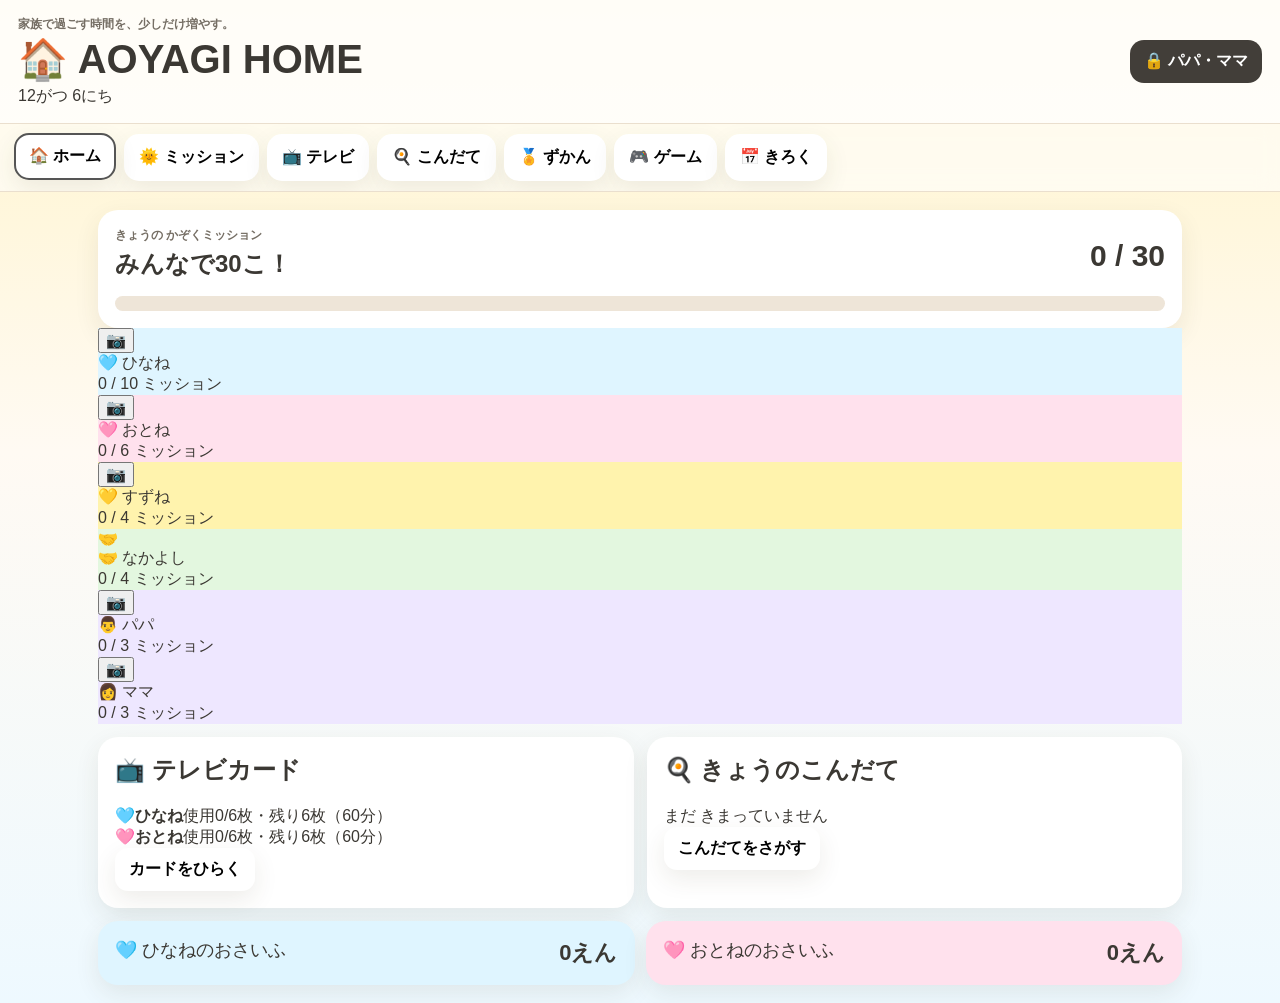
==== commit 228a240e: "Add files via upload" ====
--- a/index.html
+++ b/index.html
@@ -1,5 +1,42 @@
-<!doctype html><html lang="ja"><head><meta charset="utf-8"><meta name="viewport" content="width=device-width,initial-scale=1,viewport-fit=cover"><meta name="theme-color" content="#fff4c8"><meta name="apple-mobile-web-app-capable" content="yes"><title>AOYAGI HOME Ver3.1</title><link rel="manifest" href="manifest.json"><link rel="apple-touch-icon" href="icon-192.png"><style>
+<!doctype html><html lang="ja"><head><meta charset="utf-8"><meta name="viewport" content="width=device-width,initial-scale=1,viewport-fit=cover"><meta name="theme-color" content="#fff4c8"><meta name="apple-mobile-web-app-capable" content="yes"><title>AOYAGI HOME Ver3.2</title><link rel="manifest" href="manifest.json"><link rel="apple-touch-icon" href="icon-192.png"><style>
 :root{--ink:#3b3833;--muted:#756e64;--line:#eadfce;--shadow:0 9px 24px #4f3d2018;--blue:#dff5ff;--pink:#ffe1ed;--yellow:#fff3ad;--green:#e3f7df;--purple:#eee7ff}*{box-sizing:border-box}body{margin:0;font-family:-apple-system,BlinkMacSystemFont,"Hiragino Sans","Yu Gothic",sans-serif;color:var(--ink);background:linear-gradient(#fff4c8,#fffaf3 45%,#eef9ff);min-height:100vh}button,input,select{font:inherit}button{cursor:pointer}h1{font-size:clamp(25px,4vw,40px);margin:3px 0}h2,h3{margin-top:0}.tiny{font-size:12px;color:var(--muted);font-weight:800}.hidden{display:none!important}header{padding:16px 18px;display:flex;justify-content:space-between;align-items:center;background:#ffffffdc;border-bottom:1px solid var(--line)}.dark{border:0;border-radius:14px;background:#423e39;color:#fff;padding:11px 14px;font-weight:900}nav{display:flex;gap:8px;overflow-x:auto;padding:10px 14px;background:#fff9;position:sticky;top:0;z-index:20;backdrop-filter:blur(10px);border-bottom:1px solid var(--line)}.nav,.childtab{flex:0 0 auto;border:2px solid transparent;border-radius:15px;padding:11px 13px;background:#fff;box-shadow:var(--shadow);font-weight:900}.nav.active,.childtab.active{border-color:#555;transform:translateY(-1px)}main{max-width:1120px;margin:auto;padding:18px}.view{animation:fade .18s}@keyframes fade{from{opacity:.25;transform:translateY(4px)}}.card,.hero,.wallet,.psec{background:#fff;border-radius:20px;box-shadow:var(--shadow);padding:17px}.hero{display:grid;grid-template-columns:1fr auto;gap:12px;align-items:center}.hero h2{margin:4px 0}.bigcount{font-size:30px;font-weight:900}.bar{grid-column:1/-1;height:15px;background:#eee5d8;border-radius:999px;overflow:hidden}.fill{height:100%;width:0;background:linear-gradient(90deg,#6bc8ef,#ff9fc5,#efd45f,#81d083);transition:.3s}.homegrid{display:grid;grid-template-columns:1fr 1fr;gap:13px;margin-top:13px}.progressgrid{display:grid;grid-template-columns:repeat(3,1fr);gap:9px}.mini-progress{padding:11px;border-radius:14px;font-weight:900}.blue{background:var(--blue)}.pink{background:var(--pink)}.yellow{background:var(--yellow)}.green{background:var(--green)}.purple{background:var(--purple)}.roulette{background:linear-gradient(135deg,#fff7ba,#fff)}.roulette-result{min-height:72px;font-size:18px;font-weight:900;padding:10px;background:#fff9;border-radius:14px}.wallets{display:grid;grid-template-columns:1fr 1fr;gap:11px;margin-top:13px}.wallet{font-size:18px}.wallet strong{float:right;font-size:22px}.primary,.soft,.danger{border:0;border-radius:13px;padding:11px 14px;font-weight:900}.primary{background:#397ce7;color:#fff}.soft{background:#fff;box-shadow:var(--shadow)}.danger{background:#d74c4c;color:#fff}.wide{width:100%}.childtabs{display:flex;gap:9px;overflow-x:auto;margin-bottom:15px}.titlebar{display:flex;justify-content:space-between;align-items:center;gap:12px}.badge{background:#fff;padding:10px 14px;border-radius:15px;box-shadow:var(--shadow);font-weight:900}.missiongrid{display:grid;grid-template-columns:1fr 1fr;gap:11px}.mission{display:grid;grid-template-columns:49px 1fr 32px;gap:11px;align-items:center;min-height:92px;border:2px solid transparent;border-radius:19px;padding:14px;background:#fff;text-align:left;box-shadow:var(--shadow)}.mission.hinane{background:linear-gradient(135deg,#fff,#edfbff)}.mission.otone{background:linear-gradient(135deg,#fff,#fff0f6)}.mission.suzune{background:linear-gradient(135deg,#fff,#fff9d3)}.mission.family{background:linear-gradient(135deg,#fff,#effbea)}.mission.papa,.mission.mama{background:linear-gradient(135deg,#fff,#f4efff)}.mission.done{background:#dff6df;border-color:#67b96d;animation:pop .22s}@keyframes pop{50%{transform:scale(1.025)}}.mission.done .txt{text-decoration:line-through}.e{font-size:32px}.kind{display:block;font-size:12px;color:var(--muted);font-weight:800}.txt{font-size:17px;font-weight:900;line-height:1.35}.check{width:30px;height:30px;border:3px solid #d2c7b7;border-radius:50%;display:grid;place-items:center;font-weight:900}.mission.done .check{background:#67b96d;color:#fff;border-color:#67b96d}.actions{display:flex;gap:9px;flex-wrap:wrap;margin-top:15px}.tvselect{display:flex;gap:10px}.person{flex:1;border:3px solid transparent;border-radius:18px;padding:15px;font-weight:900}.person.active{border-color:#444}.timer{text-align:center;font-size:clamp(60px,14vw,112px);font-weight:900;letter-spacing:3px;margin:14px}.center{text-align:center}.tvactions{display:flex;justify-content:center;gap:9px;flex-wrap:wrap}.usagebar{height:13px;background:#eee;border-radius:999px;overflow:hidden}.usagebar>div{height:100%;background:#75bdeb}.formgrid{display:grid;grid-template-columns:1fr 1fr;gap:10px}label{display:block;font-weight:800;margin:9px 0}input,select{width:100%;padding:11px;border:2px solid #ddd2c2;border-radius:11px;margin-top:5px}.checks{display:flex;gap:14px;flex-wrap:wrap}.checks label{font-weight:700}.checks input{width:auto}.recipegrid{display:grid;grid-template-columns:repeat(3,1fr);gap:11px;margin:13px 0}.recipecard{background:#fff;border-radius:18px;padding:15px;box-shadow:var(--shadow)}.tag{display:inline-block;background:#f2ede4;border-radius:999px;padding:4px 7px;font-size:11px;margin:2px}.stampgrid{display:grid;grid-template-columns:repeat(5,1fr);gap:10px}.stampcard{background:#fff;border-radius:17px;padding:12px;text-align:center;box-shadow:var(--shadow);min-height:120px}.stampcard.locked{filter:grayscale(1);opacity:.38}.stampemoji{font-size:38px}.stampname{font-weight:900;font-size:13px}.stampcount{font-weight:900;color:#a46000}.stampcondition{font-size:10px;color:var(--muted);margin-top:4px}.game-menu{display:grid;grid-template-columns:repeat(4,1fr);gap:11px}.gamechoice{border:0;border-radius:18px;padding:16px;background:#fff;box-shadow:var(--shadow);font-size:34px}.gamechoice strong,.gamechoice span{display:block;font-size:15px}.gamechoice span{font-size:11px;color:var(--muted);margin-top:4px}.gamearea{margin-top:13px;min-height:370px;text-align:center;position:relative;overflow:hidden}.balloon{position:absolute;border:0;background:none;font-size:54px}.memorygrid{display:grid;grid-template-columns:repeat(4,1fr);gap:9px;max-width:560px;margin:auto}.memorycard{height:82px;border:0;border-radius:14px;background:#e8ddcd;font-size:35px}.reactionbox{height:235px;width:100%;border:0;border-radius:20px;background:#ddd;font-size:28px;font-weight:900}.reactionbox.ready{background:#86df83}.teacher-wrap{display:grid;grid-template-columns:1fr 1fr;gap:12px}.teacher-panel{padding:16px;border-radius:20px;min-height:280px}.choicegrid{display:grid;grid-template-columns:repeat(3,1fr);gap:9px}.colorchoice,.numberchoice,.targetchoice{border:3px solid transparent;border-radius:15px;padding:13px;font-weight:900;background:#fff;box-shadow:0 4px 12px #0001}.targetchoice{font-size:24px;min-height:68px}.targetchoice.wrong{animation:shake .25s}@keyframes shake{25%{transform:translateX(-5px)}75%{transform:translateX(5px)}}.calhead{display:flex;justify-content:center;align-items:center;gap:15px}.calhead button{border:0;background:#fff;border-radius:11px;padding:9px 13px;box-shadow:var(--shadow)}.week,.calendar{display:grid;grid-template-columns:repeat(7,1fr);gap:7px}.week span{text-align:center;font-size:12px;color:var(--muted);font-weight:800;padding:7px}.day{min-height:76px;border:0;border-radius:14px;background:#fff;box-shadow:0 5px 13px #4f3d2015;padding:8px;display:flex;flex-direction:column;align-items:flex-start}.day.blank{visibility:hidden}.day.today{outline:3px solid #74aef0}.day.full{background:#fff2a9}.day.some{background:#edf8ff}.marks{margin-top:auto}.popup{position:fixed;inset:0;background:#0008;display:grid;place-items:center;z-index:100;padding:20px}.popupcard{background:#fff;border-radius:24px;padding:25px;text-align:center;max-width:390px;width:100%;box-shadow:0 25px 80px #0006}.popupemoji{font-size:72px}dialog{border:0;border-radius:22px;width:min(760px,calc(100% - 20px));max-height:94vh;padding:0;box-shadow:0 20px 70px #0005}dialog::backdrop{background:#251f1a99}.dlg{padding:22px;overflow:auto;max-height:94vh}.close{float:right;border:0;border-radius:50%;width:36px;height:36px}.parent-tabs{display:flex;gap:7px;overflow-x:auto;margin:12px 0}.ptab{flex:0 0 auto;border:0;border-radius:12px;padding:9px;background:#eee;font-weight:900}.ptab.active{background:#397ce7;color:#fff}.psec{box-shadow:none;border:1px solid var(--line);margin-top:12px}.notice{background:#fff6cb;border-radius:13px;padding:11px;font-weight:800}.migration-result{white-space:pre-wrap;background:#f6f4ef;padding:12px;border-radius:12px;font-size:13px}.error{color:#c42d2d;font-weight:900}#confetti{position:fixed;inset:0;width:100%;height:100%;pointer-events:none;z-index:110}@media(max-width:820px){.homegrid,.missiongrid,.recipegrid,.game-menu{grid-template-columns:1fr}.progressgrid{grid-template-columns:1fr 1fr}.wallets,.formgrid,.teacher-wrap{grid-template-columns:1fr}.stampgrid{grid-template-columns:repeat(3,1fr)}.memorygrid{grid-template-columns:repeat(3,1fr)}}
+
+/* Ver3.2 */
+.profilegrid{grid-template-columns:repeat(2,minmax(0,1fr))!important}
+.profilecard{cursor:pointer;width:100%}
+.profilecard:hover{transform:translateY(-1px)}
+.profilecard:active{transform:scale(.985)}
+.profile-main{border:0;background:transparent;text-align:left;padding:0;width:100%;height:100%;cursor:pointer}
+.chip-section{margin:16px 0;padding:14px;border:1px solid var(--line);border-radius:17px;background:#fffdf8}
+.chip-head{display:flex;align-items:center;justify-content:space-between;gap:8px;margin-bottom:9px}
+.chip-head h3{margin:0}
+.chips{display:flex;flex-wrap:wrap;gap:8px}
+.food-chip{border:2px solid #e4dacb;background:#fff;border-radius:999px;padding:9px 12px;font-weight:900}
+.food-chip.selected{background:#3d7ee8;color:#fff;border-color:#3d7ee8}
+.food-chip.editing{padding-right:7px}
+.food-chip .delete-chip{margin-left:7px;border:0;border-radius:50%;background:#d84b4b;color:#fff;width:22px;height:22px;font-weight:900}
+.chip-tools{display:flex;gap:6px}
+.chip-tools button{border:0;border-radius:10px;padding:7px 9px;font-weight:900;background:#f0ebe4}
+.free-food{width:100%;padding:12px;border:2px solid #ddd2c2;border-radius:12px}
+.recipe-toolbar{display:flex;gap:10px;flex-wrap:wrap;margin-top:14px}
+.recipe-result-note{font-size:13px;color:var(--muted);font-weight:800}
+.family-recipe{border:3px solid #f1c95c;background:linear-gradient(135deg,#fffdf0,#fff)}
+.recipe-modal{position:fixed;inset:0;background:#0008;display:grid;place-items:center;z-index:120;padding:18px}
+.recipe-modal-card{background:#fff;border-radius:22px;padding:22px;width:min(600px,100%);max-height:90vh;overflow:auto}
+.recipe-modal-card input,.recipe-modal-card textarea,.recipe-modal-card select{width:100%;padding:11px;border:2px solid #ddd2c2;border-radius:11px;margin:5px 0 11px}
+.memory-options{display:flex;gap:10px;justify-content:center;flex-wrap:wrap;margin:15px 0}
+.memory-level{border:2px solid #ddd2c2;background:#fff;border-radius:14px;padding:12px 15px;font-weight:900}
+.memory-level.selected{background:#397ce7;color:#fff;border-color:#397ce7}
+.memory-status{display:flex;justify-content:center;gap:18px;font-weight:900;margin:8px}
+.memorygrid.pairs8{grid-template-columns:repeat(4,1fr)}
+.memorygrid.pairs10{grid-template-columns:repeat(5,1fr)}
+.memorycard.preview{background:#fff6c8}
+@media(max-width:650px){
+  .profilegrid{grid-template-columns:repeat(2,minmax(0,1fr))!important}
+  .profilecard{grid-template-columns:52px 1fr;padding:10px;min-height:82px}
+  .profilename{font-size:16px}
+  .memorygrid.pairs10{grid-template-columns:repeat(4,1fr)}
+}
 </style></head><body><canvas id="confetti"></canvas><header><div><div class="tiny">家族で過ごす時間を、少しだけ増やす。</div><h1>🏠 AOYAGI HOME</h1><div id="dateText"></div></div><button class="dark" id="parentBtn">🔒 パパ・ママ</button></header><nav><button class="nav active" data-view="home">🏠 ホーム</button><button class="nav" data-view="missions">🌞 ミッション</button><button class="nav" data-view="tv">📺 テレビ</button><button class="nav" data-view="menu">🍳 こんだて</button><button class="nav" data-view="stamps">🏅 ずかん</button><button class="nav" data-view="games">🎮 ゲーム</button><button class="nav" data-view="calendar">📅 きろく</button></nav><main>
 <section id="home" class="view"><section class="hero"><div><div class="tiny">きょうの かぞくミッション</div><h2>みんなで30こ！</h2></div><div class="bigcount" id="familyTotal">0 / 30</div><div class="bar"><div class="fill" id="familyFill"></div></div></section>
 <section class="profilegrid" id="homeProfiles"></section>
@@ -8,7 +45,39 @@
 <input class="hidden" type="file" accept="image/*" capture="user" id="photoInput"></section>
 <section id="missions" class="view hidden"><div class="childtabs"><button class="childtab active" data-person="hinane">🩵ひなね <span id="ph"></span></button><button class="childtab" data-person="otone">🩷おとね <span id="po"></span></button><button class="childtab" data-person="suzune">💛すずね <span id="ps"></span></button><button class="childtab" data-person="family">🤝なかよし <span id="pf"></span></button><button class="childtab" data-person="papa">👨パパ <span id="pp"></span></button><button class="childtab" data-person="mama">👩ママ <span id="pm"></span></button></div><div class="titlebar"><div><div class="tiny">きょうのミッション</div><h2 id="missionTitle"></h2></div><div class="badge" id="missionBadge"></div></div><div class="missiongrid" id="missionGrid"></div><div class="actions"><button class="soft" id="reroll">🎲 えらびなおす</button><button class="soft" id="resetChecks">↩ チェックをもどす</button></div></section>
 <section id="tv" class="view hidden"><section class="card"><h2>📺 テレビカード</h2><p class="tiny">キッチンタイマーを10分にセットして使ってね。1人1日6枚まで。</p><div class="tvselect"><button class="person blue" data-tv="hinane">🩵ひなね</button><button class="person pink" data-tv="otone">🩷おとね</button></div><div class="center" id="tvOwner">だれのカードか えらんでね</div><div class="tvcardactions"><button class="primary tvbig" id="tvUse">📺 10分カードを使う</button><button class="soft tvbig" id="tvReturn">↩ 1枚もどす</button></div></section><section class="card" style="margin-top:12px"><h2>きょうの利用状況</h2><div id="tvUsage"></div><h3 style="margin-top:16px">カード履歴</h3><div id="tvHistory"></div></section></section>
-<section id="menu" class="view hidden"><section class="card"><h2>🍳 いずみの こんだてミッション</h2><p class="tiny">必ず使いたい食材2個、できれば使いたい食材3個まで。</p><div class="formgrid"><label>必ず①<input id="must1" placeholder="鶏もも"></label><label>必ず②<input id="must2" placeholder="玉ねぎ"></label><label>できれば①<input id="nice1" placeholder="にんじん"></label><label>できれば②<input id="nice2" placeholder="じゃがいも"></label><label>できれば③<input id="nice3" placeholder="卵"></label><label>調理時間<select id="cookTime"><option value="999">こだわらない</option><option value="15">15分以内</option><option value="30">30分以内</option><option value="45">45分以内</option></select></label></div><div class="checks"><label><input type="checkbox" id="kid">子ども向け</label><label><input type="checkbox" id="few">洗い物少なめ</label><label><input type="checkbox" id="one">一品で完結</label></div><div class="actions"><button class="primary" id="recipeSearch">候補をさがす</button><button class="soft" id="webSearch">ネットでもさがす</button></div></section><section class="recipegrid" id="recipeResults"></section><section class="card"><h2>⭐ お気に入り</h2><div id="favorites"></div></section></section>
+<section id="menu" class="view hidden">
+<section class="card">
+  <h2>🍳 わが家のレシピ帳</h2>
+  <p class="tiny">食材や味をタップして候補を探します。選択肢はこの画面で追加・削除できます。</p>
+  <div id="recipeSelectors"></div>
+  <div class="chip-section">
+    <div class="chip-head"><h3>✍️ 選択肢にない食材</h3></div>
+    <input class="free-food" id="freeIngredients" placeholder="例：ちくわ、れんこん、さば缶">
+  </div>
+  <div class="recipe-toolbar">
+    <button class="primary" id="recipeSearch">この条件で候補を探す</button>
+    <button class="soft" id="clearRecipeFilters">選択をクリア</button>
+  </div>
+</section>
+<section class="recipegrid" id="recipeResults"></section>
+<section class="card" style="margin-top:14px">
+  <h2>📌 わが家に保存したレシピ</h2>
+  <div id="familyRecipes"></div>
+</section>
+<div class="recipe-modal hidden" id="recipeModal">
+  <div class="recipe-modal-card">
+    <h2>📌 わが家のレシピに追加</h2>
+    <label>料理名<input id="customRecipeName" placeholder="例：ちくわの甘辛炒め"></label>
+    <label>使う食材<input id="customRecipeIngredients" placeholder="例：ちくわ、豚肉、玉ねぎ"></label>
+    <label>味付け<select id="customRecipeFlavor"></select></label>
+    <label>主食<select id="customRecipeStaple"></select></label>
+    <label>メモ<textarea id="customRecipeMemo" rows="3" placeholder="しょうゆ少なめ、キャベツ多め など"></textarea></label>
+    <label>参考URL（任意）<input id="customRecipeUrl" type="url" placeholder="https://..."></label>
+    <label>家族評価<select id="customRecipeRating"><option value="5">★★★★★</option><option value="4">★★★★</option><option value="3">★★★</option><option value="2">★★</option><option value="1">★</option></select></label>
+    <div class="actions"><button class="primary" id="saveCustomRecipe">保存する</button><button class="soft" id="closeRecipeModal">閉じる</button></div>
+  </div>
+</div>
+</section>
 <section id="stamps" class="view hidden"><div class="titlebar"><div><div class="tiny">普通シールは何枚でも集まります</div><h2>🏅 スタンプずかん</h2></div><div class="badge" id="stampSummary"></div></div><div class="stampgrid" id="stampGrid"></div></section>
 <section id="games" class="view hidden"><div class="game-menu"><button class="gamechoice" data-game="balloon">🎈<strong>ふうせん</strong><span>20秒タップ</span></button><button class="gamechoice" data-game="memory">🧠<strong>えあわせ</strong><span>6ペア</span></button><button class="gamechoice" data-game="reaction">⚡<strong>はやおし</strong><span>秒で表示</span></button><button class="gamechoice" data-game="teacher">👭<strong>おねえちゃん先生</strong><span>色＋算数</span></button></div><section class="card gamearea" id="gameArea"><h2>🎮 ミニゲーム</h2><p>あそびたいゲームをえらんでね。</p></section></section>
 <section id="calendar" class="view hidden"><div class="calhead"><button id="prevMonth">◀</button><h2 id="monthTitle"></h2><button id="nextMonth">▶</button></div><div class="week"><span>にち</span><span>げつ</span><span>か</span><span>すい</span><span>もく</span><span>きん</span><span>ど</span></div><div class="calendar" id="calendarGrid"></div><section class="card" id="calendarDetail">ひづけをおすと、きろくがみられます。</section></section></main>
@@ -17,7 +86,7 @@
 <script>
 const $=id=>document.getElementById(id),pad=n=>String(n).padStart(2,'0'),now=()=>new Date(),dateKey=d=>`${d.getFullYear()}-${pad(d.getMonth()+1)}-${pad(d.getDate())}`,TODAY=()=>dateKey(now());
 const read=(k,f)=>{try{return JSON.parse(localStorage.getItem(k))??f}catch{return f}},write=(k,v)=>localStorage.setItem(k,JSON.stringify(v)),shuffle=a=>{let x=[...a];for(let i=x.length-1;i>0;i--){let j=Math.floor(Math.random()*(i+1));[x[i],x[j]]=[x[j],x[i]]}return x};
-const KEY={settings:'ah3_settings',profiles:'ah3_profiles',wallet:c=>`ah3_wallet_${c}`,tasks:(p,d=TODAY())=>`ah3_tasks_${d}_${p}`,done:(p,d=TODAY())=>`ah3_done_${d}_${p}`,reward:(p,d=TODAY())=>`ah3_reward_${d}_${p}`,roulette:d=>`ah3_roulette_${d||TODAY()}`,tv:d=>`ah3_tv_${d||TODAY()}`,dinner:d=>`ah3_dinner_${d||TODAY()}`,history:'ah3_history',stamps:'ah3_stamps',stats:'ah3_stats',favorites:'ah3_favorites',teacher:'ah3_teacher',pin:'ah3_pin',photo:(p,d=TODAY())=>`ah3_photo_${d}_${p}`};
+const KEY={settings:'ah3_settings',profiles:'ah3_profiles',wallet:c=>`ah3_wallet_${c}`,tasks:(p,d=TODAY())=>`ah3_tasks_${d}_${p}`,done:(p,d=TODAY())=>`ah3_done_${d}_${p}`,reward:(p,d=TODAY())=>`ah3_reward_${d}_${p}`,roulette:d=>`ah3_roulette_${d||TODAY()}`,tv:d=>`ah3_tv_${d||TODAY()}`,dinner:d=>`ah3_dinner_${d||TODAY()}`,history:'ah3_history',stamps:'ah3_stamps',stats:'ah3_stats',favorites:'ah3_favorites',teacher:'ah3_teacher',pin:'ah3_pin',photo:(p,d=TODAY())=>`ah3_photo_${d}_${p}`,recipeOptions:'ah32_recipe_options',familyRecipes:'ah32_family_recipes'};
 const defaults={settings:{cardMinutes:10,dailyCards:6,sound:true,usageReminder:true,resetHour:5},profiles:{hinane:{age:7,grade:'1'},otone:{age:4,grade:'pre'},suzune:{age:0,grade:'pre'}},stats:{missions:0,fullDays:0,family:0,papa:0,mama:0,cooking:0,games:0,tv:0},teacher:{olderLevel:1,youngerLevel:1,olderStreak:0,youngerStreak:0}};
 function cfg(){return {...defaults.settings,...read(KEY.settings,{})}}function profiles(){return {...defaults.profiles,...read(KEY.profiles,{})}}function stats(){return {...defaults.stats,...read(KEY.stats,{})}}function teacher(){return {...defaults.teacher,...read(KEY.teacher,{})}}
 const PERSON={hinane:{name:'ひなね',emoji:'🩵',goal:10},otone:{name:'おとね',emoji:'🩷',goal:6},suzune:{name:'すずね',emoji:'💛',goal:4},family:{name:'なかよし',emoji:'🤝',goal:4},papa:{name:'パパ',emoji:'👨',goal:3},mama:{name:'ママ',emoji:'👩',goal:3}};
@@ -25,7 +94,8 @@
 const STAGE_POOLS={hinane:{pre:[['🔢','かずを 10まで かぞえる','べんきょう'],['🔤','ひらがなを 3もじ よむ','べんきょう']],1:[['🔢','たしざんを 5もん とく','べんきょう'],['🕐','とけいを よむ','べんきょう'],['📣','おんどくを する','べんきょう']],2:[['✖️','九九を 1だん いう','べんきょう'],['🕐','じこくと じかんの もんだい','べんきょう'],['📝','かんじを 5もじ かく','べんきょう']],3:[['📐','ながさを はかる','べんきょう'],['🧠','文章もんだいを 1もん','べんきょう'],['📓','じぶんで 学習を 10ぷん','べんきょう']]},otone:{pre:[['🔢','1から10まで かぞえる','おうち'],['🔷','まる・さんかく・しかくを さがす','おうち'],['🔤','じぶんの なまえの もじを さがす','おうち']],1:[['🔢','たしざんを 3もん とく','べんきょう'],['📖','おんどくを する','べんきょう'],['✏️','ひらがなを 5もじ かく','べんきょう']],2:[['✖️','九九を 1だん いう','べんきょう'],['📝','かんじを 3もじ かく','べんきょう'],['🕐','とけいを よむ','べんきょう']]}};function makeTasks(p){let q=POOLS[p],pool=[...q.common];if(p==='hinane'||p==='otone'){let pr=profiles()[p],stage=String(pr.grade||'pre');pool.push(...(STAGE_POOLS[p][stage]||STAGE_POOLS[p].pre))}let n=PERSON[p].goal-q.fixed.length;return [...q.fixed,...shuffle(pool).slice(0,n)].map((x,i)=>({id:`${p}_${i}`,emoji:x[0],text:x[1],kind:x[2]}))}function tasks(p,d=TODAY()){let x=read(KEY.tasks(p,d),null);if(!x&&d===TODAY()){x=makeTasks(p);write(KEY.tasks(p,d),x)}return x||[]}function doneSet(p,d=TODAY()){return new Set(read(KEY.done(p,d),[]))}function progress(p,d=TODAY()){return doneSet(p,d).size}function total(d=TODAY()){return Object.keys(PERSON).reduce((s,p)=>s+progress(p,d),0)}function wallet(p){return read(KEY.wallet(p),0)}
 const messages=['きょうも ひとつ、いっしょに やってみよう！','だれかを えがおに できるかな？','できたことを みんなで ほめよう！','きょうの おはなしを きかせてね。','いっしょにすると、もっとたのしい！','ありがとうを ひとつ みつけよう。','きょうも 家族で にこにこ。'];
 const roulette=[['🎮','ミニゲームデー','家族でミニゲームを1回しよう'],['🤝','なかよしデー','なかよしミッションを先にやってみよう'],['🍳','シェフデー','ひなねのお料理を応援しよう'],['📚','おはなしデー','今日のことをみんなで話そう'],['🎵','うたデー','家の中で1曲うたおう'],['🧹','おたすけデー','家のお手伝いをひとつ増やそう'],['👶','すずねデー','みんなですずねを笑わせよう'],['🎨','おえかきデー','家族で何か描いてみよう']];
-const recipes=[['鶏ももと玉ねぎの照り焼き',['鶏もも','玉ねぎ'],20,['子ども向け','洗い物少なめ'],'鶏肉と玉ねぎを焼き、しょうゆ・みりん・砂糖でからめる。'],['親子丼',['鶏もも','玉ねぎ','卵'],20,['子ども向け','一品で完結'],'具材をだしで煮て卵でとじ、ご飯にのせる。'],['チキンカレー',['鶏もも','玉ねぎ','じゃがいも','にんじん'],40,['子ども向け','一品で完結'],'具材を炒めて煮込み、ルウを溶かす。'],['豚のしょうが焼き',['豚肉','玉ねぎ'],15,['子ども向け','洗い物少なめ'],'豚肉と玉ねぎを炒め、しょうがだれで味付け。'],['焼きうどん',['うどん','豚肉','キャベツ'],15,['一品で完結','洗い物少なめ'],'具材とうどんを炒め、しょうゆかソースで味付け。'],['ハンバーグ',['ひき肉','玉ねぎ','卵'],35,['子ども向け'],'材料をこね、成形して蒸し焼きにする。'],['そぼろ丼',['ひき肉','卵'],20,['子ども向け','一品で完結'],'甘辛そぼろと炒り卵をご飯にのせる。'],['麻婆豆腐',['ひき肉','豆腐','ねぎ'],20,['一品で完結','洗い物少なめ'],'ひき肉を炒め、豆腐と調味料を加える。'],['鮭のバターしょうゆ焼き',['鮭','しめじ'],20,['子ども向け','洗い物少なめ'],'鮭としめじを焼き、バターしょうゆで仕上げる。'],['オムライス',['卵','玉ねぎ','ごはん'],25,['子ども向け','一品で完結'],'ケチャップライスを作り卵で包む。'],['チャーハン',['ごはん','卵','ねぎ'],15,['一品で完結','洗い物少なめ'],'卵、ご飯、具材を炒める。'],['ナポリタン',['パスタ','玉ねぎ','ピーマン','ウインナー'],20,['子ども向け','一品で完結'],'具材とパスタを炒めケチャップで味付け。'],['肉じゃが',['牛肉','じゃがいも','玉ねぎ','にんじん'],40,['子ども向け'],'具材を炒め、だしと調味料で煮る。'],['牛丼',['牛肉','玉ねぎ'],20,['子ども向け','一品で完結'],'牛肉と玉ねぎを甘辛く煮てご飯にのせる。'],['豆腐ハンバーグ',['豆腐','ひき肉','玉ねぎ'],30,['子ども向け'],'材料をこねて焼き、和風だれをかける。'],['じゃがいものガレット',['じゃがいも','チーズ'],20,['子ども向け'],'細切りじゃがいもとチーズを平たく焼く。'],['トマトと卵の中華炒め',['トマト','卵'],10,['洗い物少なめ'],'卵を半熟に炒め、トマトを加える。'],['もやしと豚肉のレンジ蒸し',['もやし','豚肉'],12,['洗い物少なめ'],'耐熱皿に重ねてレンジ加熱しポン酢で。'],['お好み焼き',['キャベツ','卵','小麦粉'],25,['子ども向け','一品で完結'],'材料を混ぜて両面を焼く。'],['ツナとキャベツのパスタ',['ツナ','キャベツ','パスタ'],20,['一品で完結'],'パスタとキャベツをゆでツナと和える。']];
+const recipeDatabase=[{"name":"豚肉と玉ねぎの甘辛炒め丼","main":"豚肉","vegs":["玉ねぎ"],"staple":"ごはん","season":"指定なし","flavor":"甘辛","ingredients":["豚肉","玉ねぎ"],"steps":"具材を炒め、しょうゆ・みりん・砂糖をからめる。"},{"name":"豚肉とにんじんの味噌煮","main":"豚肉","vegs":["にんじん"],"staple":"指定なし","season":"夏","flavor":"味噌","ingredients":["豚肉","にんじん"],"steps":"具材を炒め、味噌・みりん・砂糖で味を整える。"},{"name":"豚肉の香ばししょうゆ焼き","main":"豚肉","vegs":["キャベツ"],"staple":"麺","season":"冬","flavor":"しょうゆ","ingredients":["豚肉","キャベツ"],"steps":"具材を焼き、しょうゆとだしで香ばしく仕上げる。"},{"name":"豚肉と小松菜の塩炒め","main":"豚肉","vegs":["小松菜"],"staple":"ごはん","season":"春","flavor":"塩","ingredients":["豚肉","小松菜"],"steps":"具材を炒め、塩と鶏がらスープで整える。"},{"name":"豚肉とほうれん草のさっぱり和え","main":"豚肉","vegs":["ほうれん草"],"staple":"指定なし","season":"秋","flavor":"ポン酢","ingredients":["豚肉","ほうれん草"],"steps":"具材を蒸し焼きにして、仕上げにポン酢をかける。"},{"name":"豚肉とレタスのトマト煮","main":"豚肉","vegs":["レタス"],"staple":"麺","season":"指定なし","flavor":"ケチャップ","ingredients":["豚肉","レタス"],"steps":"具材を炒め、ケチャップと少量のソースで仕上げる。"},{"name":"豚肉とじゃがいものカレー炒め","main":"豚肉","vegs":["じゃがいも"],"staple":"ごはん","season":"夏","flavor":"カレー","ingredients":["豚肉","じゃがいも"],"steps":"具材を炒め、カレー粉またはルウで味付けする。"},{"name":"豚肉とピーマンのとろみ煮","main":"豚肉","vegs":["ピーマン"],"staple":"指定なし","season":"冬","flavor":"中華","ingredients":["豚肉","ピーマン"],"steps":"具材を炒め、鶏がらスープとオイスターソースで仕上げる。"},{"name":"豚肉のミルクスープ","main":"豚肉","vegs":["トマト"],"staple":"麺","season":"春","flavor":"クリーム","ingredients":["豚肉","トマト"],"steps":"具材を炒め、牛乳とコンソメで軽く煮込む。"},{"name":"鶏肉と玉ねぎの塩スープ","main":"鶏肉","vegs":["玉ねぎ"],"staple":"指定なし","season":"冬","flavor":"塩","ingredients":["鶏肉","玉ねぎ"],"steps":"具材を炒め、塩と鶏がらスープで整える。"},{"name":"鶏肉のおろしポン酢","main":"鶏肉","vegs":["にんじん"],"staple":"麺","season":"春","flavor":"ポン酢","ingredients":["鶏肉","にんじん"],"steps":"具材を蒸し焼きにして、仕上げにポン酢をかける。"},{"name":"鶏肉とキャベツのケチャップ炒め","main":"鶏肉","vegs":["キャベツ"],"staple":"ごはん","season":"秋","flavor":"ケチャップ","ingredients":["鶏肉","キャベツ"],"steps":"具材を炒め、ケチャップと少量のソースで仕上げる。"},{"name":"鶏肉のカレー煮","main":"鶏肉","vegs":["小松菜"],"staple":"指定なし","season":"指定なし","flavor":"カレー","ingredients":["鶏肉","小松菜"],"steps":"具材を炒め、カレー粉またはルウで味付けする。"},{"name":"鶏肉の中華そぼろ","main":"鶏肉","vegs":["ほうれん草"],"staple":"麺","season":"夏","flavor":"中華","ingredients":["鶏肉","ほうれん草"],"steps":"具材を炒め、鶏がらスープとオイスターソースで仕上げる。"},{"name":"鶏肉とレタスのクリーム煮","main":"鶏肉","vegs":["レタス"],"staple":"ごはん","season":"冬","flavor":"クリーム","ingredients":["鶏肉","レタス"],"steps":"具材を炒め、牛乳とコンソメで軽く煮込む。"},{"name":"鶏肉とじゃがいものレモン風味","main":"鶏肉","vegs":["じゃがいも"],"staple":"指定なし","season":"春","flavor":"さっぱり","ingredients":["鶏肉","じゃがいも"],"steps":"具材を蒸し焼きにし、酢やレモンでさっぱり仕上げる。"},{"name":"鶏肉の濃厚煮込み","main":"鶏肉","vegs":["ピーマン"],"staple":"麺","season":"秋","flavor":"こってり","ingredients":["鶏肉","ピーマン"],"steps":"具材をしっかり焼き、チーズや濃いめのたれで仕上げる。"},{"name":"鶏肉とトマトのソース炒め","main":"鶏肉","vegs":["トマト"],"staple":"ごはん","season":"指定なし","flavor":"ソース","ingredients":["鶏肉","トマト"],"steps":"具材を炒め、ソースをからめて香ばしく仕上げる。"},{"name":"牛肉と玉ねぎのドライカレー","main":"牛肉","vegs":["玉ねぎ"],"staple":"麺","season":"秋","flavor":"カレー","ingredients":["牛肉","玉ねぎ"],"steps":"具材を炒め、カレー粉またはルウで味付けする。"},{"name":"牛肉とにんじんの中華炒め","main":"牛肉","vegs":["にんじん"],"staple":"ごはん","season":"指定なし","flavor":"中華","ingredients":["牛肉","にんじん"],"steps":"具材を炒め、鶏がらスープとオイスターソースで仕上げる。"},{"name":"牛肉とキャベツのグラタン風","main":"牛肉","vegs":["キャベツ"],"staple":"指定なし","season":"夏","flavor":"クリーム","ingredients":["牛肉","キャベツ"],"steps":"具材を炒め、牛乳とコンソメで軽く煮込む。"},{"name":"牛肉の南蛮漬け風","main":"牛肉","vegs":["小松菜"],"staple":"麺","season":"冬","flavor":"さっぱり","ingredients":["牛肉","小松菜"],"steps":"具材を蒸し焼きにし、酢やレモンでさっぱり仕上げる。"},{"name":"牛肉とほうれん草のこってり炒め","main":"牛肉","vegs":["ほうれん草"],"staple":"ごはん","season":"春","flavor":"こってり","ingredients":["牛肉","ほうれん草"],"steps":"具材をしっかり焼き、チーズや濃いめのたれで仕上げる。"},{"name":"牛肉のお好み焼き風","main":"牛肉","vegs":["レタス"],"staple":"指定なし","season":"秋","flavor":"ソース","ingredients":["牛肉","レタス"],"steps":"具材を炒め、ソースをからめて香ばしく仕上げる。"},{"name":"牛肉の甘辛そぼろ","main":"牛肉","vegs":["じゃがいも"],"staple":"麺","season":"指定なし","flavor":"甘辛","ingredients":["牛肉","じゃがいも"],"steps":"具材を炒め、しょうゆ・みりん・砂糖をからめる。"},{"name":"牛肉とピーマンの味噌炒め","main":"牛肉","vegs":["ピーマン"],"staple":"ごはん","season":"夏","flavor":"味噌","ingredients":["牛肉","ピーマン"],"steps":"具材を炒め、味噌・みりん・砂糖で味を整える。"},{"name":"牛肉とトマトの和風煮","main":"牛肉","vegs":["トマト"],"staple":"指定なし","season":"冬","flavor":"しょうゆ","ingredients":["牛肉","トマト"],"steps":"具材を焼き、しょうゆとだしで香ばしく仕上げる。"},{"name":"ひき肉と玉ねぎのさっぱり蒸し","main":"ひき肉","vegs":["玉ねぎ"],"staple":"ごはん","season":"夏","flavor":"さっぱり","ingredients":["ひき肉","玉ねぎ"],"steps":"具材を蒸し焼きにし、酢やレモンでさっぱり仕上げる。"},{"name":"ひき肉とにんじんのチーズ焼き","main":"ひき肉","vegs":["にんじん"],"staple":"指定なし","season":"冬","flavor":"こってり","ingredients":["ひき肉","にんじん"],"steps":"具材をしっかり焼き、チーズや濃いめのたれで仕上げる。"},{"name":"ひき肉とキャベツの焼きそば風","main":"ひき肉","vegs":["キャベツ"],"staple":"麺","season":"春","flavor":"ソース","ingredients":["ひき肉","キャベツ"],"steps":"具材を炒め、ソースをからめて香ばしく仕上げる。"},{"name":"ひき肉と小松菜の甘辛炒め","main":"ひき肉","vegs":["小松菜"],"staple":"ごはん","season":"秋","flavor":"甘辛","ingredients":["ひき肉","小松菜"],"steps":"具材を炒め、しょうゆ・みりん・砂糖をからめる。"},{"name":"ひき肉とほうれん草の味噌煮","main":"ひき肉","vegs":["ほうれん草"],"staple":"指定なし","season":"指定なし","flavor":"味噌","ingredients":["ひき肉","ほうれん草"],"steps":"具材を炒め、味噌・みりん・砂糖で味を整える。"},{"name":"ひき肉の香ばししょうゆ焼き","main":"ひき肉","vegs":["レタス"],"staple":"麺","season":"夏","flavor":"しょうゆ","ingredients":["ひき肉","レタス"],"steps":"具材を焼き、しょうゆとだしで香ばしく仕上げる。"},{"name":"ひき肉とじゃがいもの塩炒め","main":"ひき肉","vegs":["じゃがいも"],"staple":"ごはん","season":"冬","flavor":"塩","ingredients":["ひき肉","じゃがいも"],"steps":"具材を炒め、塩と鶏がらスープで整える。"},{"name":"ひき肉とピーマンのさっぱり和え","main":"ひき肉","vegs":["ピーマン"],"staple":"指定なし","season":"春","flavor":"ポン酢","ingredients":["ひき肉","ピーマン"],"steps":"具材を蒸し焼きにして、仕上げにポン酢をかける。"},{"name":"ひき肉とトマトのトマト煮","main":"ひき肉","vegs":["トマト"],"staple":"麺","season":"秋","flavor":"ケチャップ","ingredients":["ひき肉","トマト"],"steps":"具材を炒め、ケチャップと少量のソースで仕上げる。"},{"name":"ソーセージと玉ねぎの照り焼き","main":"ソーセージ","vegs":["玉ねぎ"],"staple":"指定なし","season":"春","flavor":"甘辛","ingredients":["ソーセージ","玉ねぎ"],"steps":"具材を炒め、しょうゆ・みりん・砂糖をからめる。"},{"name":"ソーセージの味噌そぼろ","main":"ソーセージ","vegs":["にんじん"],"staple":"麺","season":"秋","flavor":"味噌","ingredients":["ソーセージ","にんじん"],"steps":"具材を炒め、味噌・みりん・砂糖で味を整える。"},{"name":"ソーセージとキャベツのしょうゆ炒め","main":"ソーセージ","vegs":["キャベツ"],"staple":"ごはん","season":"指定なし","flavor":"しょうゆ","ingredients":["ソーセージ","キャベツ"],"steps":"具材を焼き、しょうゆとだしで香ばしく仕上げる。"},{"name":"ソーセージと小松菜の塩スープ","main":"ソーセージ","vegs":["小松菜"],"staple":"指定なし","season":"夏","flavor":"塩","ingredients":["ソーセージ","小松菜"],"steps":"具材を炒め、塩と鶏がらスープで整える。"},{"name":"ソーセージのおろしポン酢","main":"ソーセージ","vegs":["ほうれん草"],"staple":"麺","season":"冬","flavor":"ポン酢","ingredients":["ソーセージ","ほうれん草"],"steps":"具材を蒸し焼きにして、仕上げにポン酢をかける。"},{"name":"ソーセージとレタスのケチャップ炒め","main":"ソーセージ","vegs":["レタス"],"staple":"ごはん","season":"春","flavor":"ケチャップ","ingredients":["ソーセージ","レタス"],"steps":"具材を炒め、ケチャップと少量のソースで仕上げる。"},{"name":"ソーセージのカレー煮","main":"ソーセージ","vegs":["じゃがいも"],"staple":"指定なし","season":"秋","flavor":"カレー","ingredients":["ソーセージ","じゃがいも"],"steps":"具材を炒め、カレー粉またはルウで味付けする。"},{"name":"ソーセージの中華そぼろ","main":"ソーセージ","vegs":["ピーマン"],"staple":"麺","season":"指定なし","flavor":"中華","ingredients":["ソーセージ","ピーマン"],"steps":"具材を炒め、鶏がらスープとオイスターソースで仕上げる。"},{"name":"ソーセージとトマトのクリーム煮丼","main":"ソーセージ","vegs":["トマト"],"staple":"ごはん","season":"夏","flavor":"クリーム","ingredients":["ソーセージ","トマト"],"steps":"具材を炒め、牛乳とコンソメで軽く煮込む。"},{"name":"ベーコンの塩焼き","main":"ベーコン","vegs":["玉ねぎ"],"staple":"麺","season":"指定なし","flavor":"塩","ingredients":["ベーコン","玉ねぎ"],"steps":"具材を炒め、塩と鶏がらスープで整える。"},{"name":"ベーコンとにんじんのポン酢蒸し","main":"ベーコン","vegs":["にんじん"],"staple":"ごはん","season":"夏","flavor":"ポン酢","ingredients":["ベーコン","にんじん"],"steps":"具材を蒸し焼きにして、仕上げにポン酢をかける。"},{"name":"ベーコンのナポリタン風","main":"ベーコン","vegs":["キャベツ"],"staple":"指定なし","season":"冬","flavor":"ケチャップ","ingredients":["ベーコン","キャベツ"],"steps":"具材を炒め、ケチャップと少量のソースで仕上げる。"},{"name":"ベーコンと小松菜のドライカレー","main":"ベーコン","vegs":["小松菜"],"staple":"麺","season":"春","flavor":"カレー","ingredients":["ベーコン","小松菜"],"steps":"具材を炒め、カレー粉またはルウで味付けする。"},{"name":"ベーコンとほうれん草の中華炒め","main":"ベーコン","vegs":["ほうれん草"],"staple":"ごはん","season":"秋","flavor":"中華","ingredients":["ベーコン","ほうれん草"],"steps":"具材を炒め、鶏がらスープとオイスターソースで仕上げる。"},{"name":"ベーコンとレタスのグラタン風","main":"ベーコン","vegs":["レタス"],"staple":"指定なし","season":"指定なし","flavor":"クリーム","ingredients":["ベーコン","レタス"],"steps":"具材を炒め、牛乳とコンソメで軽く煮込む。"},{"name":"ベーコンの南蛮漬け風","main":"ベーコン","vegs":["じゃがいも"],"staple":"麺","season":"夏","flavor":"さっぱり","ingredients":["ベーコン","じゃがいも"],"steps":"具材を蒸し焼きにし、酢やレモンでさっぱり仕上げる。"},{"name":"ベーコンとピーマンのこってり炒め丼","main":"ベーコン","vegs":["ピーマン"],"staple":"ごはん","season":"冬","flavor":"こってり","ingredients":["ベーコン","ピーマン"],"steps":"具材をしっかり焼き、チーズや濃いめのたれで仕上げる。"},{"name":"ベーコンのお好み焼き風","main":"ベーコン","vegs":["トマト"],"staple":"指定なし","season":"春","flavor":"ソース","ingredients":["ベーコン","トマト"],"steps":"具材を炒め、ソースをからめて香ばしく仕上げる。"},{"name":"魚と玉ねぎのカレー炒め","main":"魚","vegs":["玉ねぎ"],"staple":"ごはん","season":"冬","flavor":"カレー","ingredients":["魚","玉ねぎ"],"steps":"具材を炒め、カレー粉またはルウで味付けする。"},{"name":"魚とにんじんのとろみ煮","main":"魚","vegs":["にんじん"],"staple":"指定なし","season":"春","flavor":"中華","ingredients":["魚","にんじん"],"steps":"具材を炒め、鶏がらスープとオイスターソースで仕上げる。"},{"name":"魚のミルクスープ","main":"魚","vegs":["キャベツ"],"staple":"麺","season":"秋","flavor":"クリーム","ingredients":["魚","キャベツ"],"steps":"具材を炒め、牛乳とコンソメで軽く煮込む。"},{"name":"魚と小松菜のさっぱり蒸し","main":"魚","vegs":["小松菜"],"staple":"ごはん","season":"指定なし","flavor":"さっぱり","ingredients":["魚","小松菜"],"steps":"具材を蒸し焼きにし、酢やレモンでさっぱり仕上げる。"},{"name":"魚とほうれん草のチーズ焼き","main":"魚","vegs":["ほうれん草"],"staple":"指定なし","season":"夏","flavor":"こってり","ingredients":["魚","ほうれん草"],"steps":"具材をしっかり焼き、チーズや濃いめのたれで仕上げる。"},{"name":"魚とレタスの焼きそば風","main":"魚","vegs":["レタス"],"staple":"麺","season":"冬","flavor":"ソース","ingredients":["魚","レタス"],"steps":"具材を炒め、ソースをからめて香ばしく仕上げる。"},{"name":"魚とじゃがいもの甘辛炒め丼","main":"魚","vegs":["じゃがいも"],"staple":"ごはん","season":"春","flavor":"甘辛","ingredients":["魚","じゃがいも"],"steps":"具材を炒め、しょうゆ・みりん・砂糖をからめる。"},{"name":"魚とピーマンの味噌煮","main":"魚","vegs":["ピーマン"],"staple":"指定なし","season":"秋","flavor":"味噌","ingredients":["魚","ピーマン"],"steps":"具材を炒め、味噌・みりん・砂糖で味を整える。"},{"name":"魚の香ばししょうゆ焼き","main":"魚","vegs":["トマト"],"staple":"麺","season":"指定なし","flavor":"しょうゆ","ingredients":["魚","トマト"],"steps":"具材を焼き、しょうゆとだしで香ばしく仕上げる。"},{"name":"鮭と玉ねぎのレモン風味","main":"鮭","vegs":["玉ねぎ"],"staple":"指定なし","season":"秋","flavor":"さっぱり","ingredients":["鮭","玉ねぎ"],"steps":"具材を蒸し焼きにし、酢やレモンでさっぱり仕上げる。"},{"name":"鮭の濃厚煮込み","main":"鮭","vegs":["にんじん"],"staple":"麺","season":"指定なし","flavor":"こってり","ingredients":["鮭","にんじん"],"steps":"具材をしっかり焼き、チーズや濃いめのたれで仕上げる。"},{"name":"鮭とキャベツのソース炒め","main":"鮭","vegs":["キャベツ"],"staple":"ごはん","season":"夏","flavor":"ソース","ingredients":["鮭","キャベツ"],"steps":"具材を炒め、ソースをからめて香ばしく仕上げる。"},{"name":"鮭と小松菜の照り焼き","main":"鮭","vegs":["小松菜"],"staple":"指定なし","season":"冬","flavor":"甘辛","ingredients":["鮭","小松菜"],"steps":"具材を炒め、しょうゆ・みりん・砂糖をからめる。"},{"name":"鮭の味噌そぼろ","main":"鮭","vegs":["ほうれん草"],"staple":"麺","season":"春","flavor":"味噌","ingredients":["鮭","ほうれん草"],"steps":"具材を炒め、味噌・みりん・砂糖で味を整える。"},{"name":"鮭とレタスのしょうゆ炒め丼","main":"鮭","vegs":["レタス"],"staple":"ごはん","season":"秋","flavor":"しょうゆ","ingredients":["鮭","レタス"],"steps":"具材を焼き、しょうゆとだしで香ばしく仕上げる。"},{"name":"鮭とじゃがいもの塩スープ","main":"鮭","vegs":["じゃがいも"],"staple":"指定なし","season":"指定なし","flavor":"塩","ingredients":["鮭","じゃがいも"],"steps":"具材を炒め、塩と鶏がらスープで整える。"},{"name":"鮭のおろしポン酢","main":"鮭","vegs":["ピーマン"],"staple":"麺","season":"夏","flavor":"ポン酢","ingredients":["鮭","ピーマン"],"steps":"具材を蒸し焼きにして、仕上げにポン酢をかける。"},{"name":"鮭とトマトのケチャップ炒め","main":"鮭","vegs":["トマト"],"staple":"ごはん","season":"冬","flavor":"ケチャップ","ingredients":["鮭","トマト"],"steps":"具材を炒め、ケチャップと少量のソースで仕上げる。"},{"name":"卵の甘辛そぼろ","main":"卵","vegs":["玉ねぎ"],"staple":"麺","season":"夏","flavor":"甘辛","ingredients":["卵","玉ねぎ"],"steps":"具材を炒め、しょうゆ・みりん・砂糖をからめる。"},{"name":"卵とにんじんの味噌炒め","main":"卵","vegs":["にんじん"],"staple":"ごはん","season":"冬","flavor":"味噌","ingredients":["卵","にんじん"],"steps":"具材を炒め、味噌・みりん・砂糖で味を整える。"},{"name":"卵とキャベツの和風煮","main":"卵","vegs":["キャベツ"],"staple":"指定なし","season":"春","flavor":"しょうゆ","ingredients":["卵","キャベツ"],"steps":"具材を焼き、しょうゆとだしで香ばしく仕上げる。"},{"name":"卵の塩焼き","main":"卵","vegs":["小松菜"],"staple":"麺","season":"秋","flavor":"塩","ingredients":["卵","小松菜"],"steps":"具材を炒め、塩と鶏がらスープで整える。"},{"name":"卵とほうれん草のポン酢蒸し丼","main":"卵","vegs":["ほうれん草"],"staple":"ごはん","season":"指定なし","flavor":"ポン酢","ingredients":["卵","ほうれん草"],"steps":"具材を蒸し焼きにして、仕上げにポン酢をかける。"},{"name":"卵のナポリタン風","main":"卵","vegs":["レタス"],"staple":"指定なし","season":"夏","flavor":"ケチャップ","ingredients":["卵","レタス"],"steps":"具材を炒め、ケチャップと少量のソースで仕上げる。"},{"name":"卵とじゃがいものドライカレー","main":"卵","vegs":["じゃがいも"],"staple":"麺","season":"冬","flavor":"カレー","ingredients":["卵","じゃがいも"],"steps":"具材を炒め、カレー粉またはルウで味付けする。"},{"name":"卵とピーマンの中華炒め","main":"卵","vegs":["ピーマン"],"staple":"ごはん","season":"春","flavor":"中華","ingredients":["卵","ピーマン"],"steps":"具材を炒め、鶏がらスープとオイスターソースで仕上げる。"},{"name":"卵とトマトのグラタン風","main":"卵","vegs":["トマト"],"staple":"指定なし","season":"秋","flavor":"クリーム","ingredients":["卵","トマト"],"steps":"具材を炒め、牛乳とコンソメで軽く煮込む。"},{"name":"豆腐と玉ねぎの塩炒め","main":"豆腐","vegs":["玉ねぎ"],"staple":"ごはん","season":"春","flavor":"塩","ingredients":["豆腐","玉ねぎ"],"steps":"具材を炒め、塩と鶏がらスープで整える。"},{"name":"豆腐とにんじんのさっぱり和え","main":"豆腐","vegs":["にんじん"],"staple":"指定なし","season":"秋","flavor":"ポン酢","ingredients":["豆腐","にんじん"],"steps":"具材を蒸し焼きにして、仕上げにポン酢をかける。"},{"name":"豆腐とキャベツのトマト煮","main":"豆腐","vegs":["キャベツ"],"staple":"麺","season":"指定なし","flavor":"ケチャップ","ingredients":["豆腐","キャベツ"],"steps":"具材を炒め、ケチャップと少量のソースで仕上げる。"},{"name":"豆腐と小松菜のカレー炒め丼","main":"豆腐","vegs":["小松菜"],"staple":"ごはん","season":"夏","flavor":"カレー","ingredients":["豆腐","小松菜"],"steps":"具材を炒め、カレー粉またはルウで味付けする。"},{"name":"豆腐とほうれん草のとろみ煮","main":"豆腐","vegs":["ほうれん草"],"staple":"指定なし","season":"冬","flavor":"中華","ingredients":["豆腐","ほうれん草"],"steps":"具材を炒め、鶏がらスープとオイスターソースで仕上げる。"},{"name":"豆腐のミルクスープ","main":"豆腐","vegs":["レタス"],"staple":"麺","season":"春","flavor":"クリーム","ingredients":["豆腐","レタス"],"steps":"具材を炒め、牛乳とコンソメで軽く煮込む。"},{"name":"豆腐とじゃがいものさっぱり蒸し","main":"豆腐","vegs":["じゃがいも"],"staple":"ごはん","season":"秋","flavor":"さっぱり","ingredients":["豆腐","じゃがいも"],"steps":"具材を蒸し焼きにし、酢やレモンでさっぱり仕上げる。"},{"name":"豆腐とピーマンのチーズ焼き","main":"豆腐","vegs":["ピーマン"],"staple":"指定なし","season":"指定なし","flavor":"こってり","ingredients":["豆腐","ピーマン"],"steps":"具材をしっかり焼き、チーズや濃いめのたれで仕上げる。"},{"name":"豆腐とトマトの焼きそば風","main":"豆腐","vegs":["トマト"],"staple":"麺","season":"夏","flavor":"ソース","ingredients":["豆腐","トマト"],"steps":"具材を炒め、ソースをからめて香ばしく仕上げる。"},{"name":"厚揚げのカレー煮","main":"厚揚げ","vegs":["玉ねぎ"],"staple":"指定なし","season":"指定なし","flavor":"カレー","ingredients":["厚揚げ","玉ねぎ"],"steps":"具材を炒め、カレー粉またはルウで味付けする。"},{"name":"厚揚げの中華そぼろ","main":"厚揚げ","vegs":["にんじん"],"staple":"麺","season":"夏","flavor":"中華","ingredients":["厚揚げ","にんじん"],"steps":"具材を炒め、鶏がらスープとオイスターソースで仕上げる。"},{"name":"厚揚げとキャベツのクリーム煮丼","main":"厚揚げ","vegs":["キャベツ"],"staple":"ごはん","season":"冬","flavor":"クリーム","ingredients":["厚揚げ","キャベツ"],"steps":"具材を炒め、牛乳とコンソメで軽く煮込む。"},{"name":"厚揚げと小松菜のレモン風味","main":"厚揚げ","vegs":["小松菜"],"staple":"指定なし","season":"春","flavor":"さっぱり","ingredients":["厚揚げ","小松菜"],"steps":"具材を蒸し焼きにし、酢やレモンでさっぱり仕上げる。"},{"name":"厚揚げの濃厚煮込み","main":"厚揚げ","vegs":["ほうれん草"],"staple":"麺","season":"秋","flavor":"こってり","ingredients":["厚揚げ","ほうれん草"],"steps":"具材をしっかり焼き、チーズや濃いめのたれで仕上げる。"},{"name":"厚揚げとレタスのソース炒め","main":"厚揚げ","vegs":["レタス"],"staple":"ごはん","season":"指定なし","flavor":"ソース","ingredients":["厚揚げ","レタス"],"steps":"具材を炒め、ソースをからめて香ばしく仕上げる。"},{"name":"厚揚げとじゃがいもの照り焼き","main":"厚揚げ","vegs":["じゃがいも"],"staple":"指定なし","season":"夏","flavor":"甘辛","ingredients":["厚揚げ","じゃがいも"],"steps":"具材を炒め、しょうゆ・みりん・砂糖をからめる。"},{"name":"厚揚げの味噌そぼろ","main":"厚揚げ","vegs":["ピーマン"],"staple":"麺","season":"冬","flavor":"味噌","ingredients":["厚揚げ","ピーマン"],"steps":"具材を炒め、味噌・みりん・砂糖で味を整える。"},{"name":"厚揚げとトマトのしょうゆ炒め","main":"厚揚げ","vegs":["トマト"],"staple":"ごはん","season":"春","flavor":"しょうゆ","ingredients":["厚揚げ","トマト"],"steps":"具材を焼き、しょうゆとだしで香ばしく仕上げる。"},{"name":"ツナの南蛮漬け風","main":"ツナ","vegs":["玉ねぎ"],"staple":"麺","season":"冬","flavor":"さっぱり","ingredients":["ツナ","玉ねぎ"],"steps":"具材を蒸し焼きにし、酢やレモンでさっぱり仕上げる。"},{"name":"ツナとにんじんのこってり炒め丼","main":"ツナ","vegs":["にんじん"],"staple":"ごはん","season":"春","flavor":"こってり","ingredients":["ツナ","にんじん"],"steps":"具材をしっかり焼き、チーズや濃いめのたれで仕上げる。"},{"name":"ツナのお好み焼き風","main":"ツナ","vegs":["キャベツ"],"staple":"指定なし","season":"秋","flavor":"ソース","ingredients":["ツナ","キャベツ"],"steps":"具材を炒め、ソースをからめて香ばしく仕上げる。"},{"name":"ツナの甘辛そぼろ","main":"ツナ","vegs":["小松菜"],"staple":"麺","season":"指定なし","flavor":"甘辛","ingredients":["ツナ","小松菜"],"steps":"具材を炒め、しょうゆ・みりん・砂糖をからめる。"},{"name":"ツナとほうれん草の味噌炒め","main":"ツナ","vegs":["ほうれん草"],"staple":"ごはん","season":"夏","flavor":"味噌","ingredients":["ツナ","ほうれん草"],"steps":"具材を炒め、味噌・みりん・砂糖で味を整える。"},{"name":"ツナとレタスの和風煮","main":"ツナ","vegs":["レタス"],"staple":"指定なし","season":"冬","flavor":"しょうゆ","ingredients":["ツナ","レタス"],"steps":"具材を焼き、しょうゆとだしで香ばしく仕上げる。"},{"name":"ツナの塩焼き","main":"ツナ","vegs":["じゃがいも"],"staple":"麺","season":"春","flavor":"塩","ingredients":["ツナ","じゃがいも"],"steps":"具材を炒め、塩と鶏がらスープで整える。"},{"name":"ツナとピーマンのポン酢蒸し","main":"ツナ","vegs":["ピーマン"],"staple":"ごはん","season":"秋","flavor":"ポン酢","ingredients":["ツナ","ピーマン"],"steps":"具材を蒸し焼きにして、仕上げにポン酢をかける。"},{"name":"ツナのナポリタン風","main":"ツナ","vegs":["トマト"],"staple":"指定なし","season":"指定なし","flavor":"ケチャップ","ingredients":["ツナ","トマト"],"steps":"具材を炒め、ケチャップと少量のソースで仕上げる。"},{"name":"親子丼","main":"鶏肉","vegs":["玉ねぎ"],"staple":"ごはん","season":"指定なし","flavor":"甘辛","ingredients":["鶏肉","玉ねぎ","卵"],"steps":"鶏肉と玉ねぎをだしで煮て、卵でとじてご飯にのせる。"},{"name":"肉じゃが","main":"牛肉","vegs":["玉ねぎ","にんじん","じゃがいも"],"staple":"指定なし","season":"冬","flavor":"甘辛","ingredients":["牛肉","玉ねぎ","にんじん","じゃがいも"],"steps":"具材をだし、しょうゆ、みりん、砂糖で煮る。"},{"name":"豚のしょうが焼き","main":"豚肉","vegs":["玉ねぎ"],"staple":"ごはん","season":"指定なし","flavor":"しょうゆ","ingredients":["豚肉","玉ねぎ","しょうが"],"steps":"豚肉と玉ねぎを炒め、しょうがだれをからめる。"},{"name":"オムライス","main":"卵","vegs":["玉ねぎ"],"staple":"ごはん","season":"指定なし","flavor":"ケチャップ","ingredients":["卵","玉ねぎ","ごはん"],"steps":"ケチャップライスを作り、薄焼き卵で包む。"},{"name":"麻婆豆腐","main":"ひき肉","vegs":[],"staple":"ごはん","season":"指定なし","flavor":"中華","ingredients":["ひき肉","豆腐","ねぎ"],"steps":"ひき肉を炒め、豆腐と中華調味料を加えて煮る。"},{"name":"焼きうどん","main":"豚肉","vegs":["キャベツ"],"staple":"麺","season":"指定なし","flavor":"ソース","ingredients":["豚肉","キャベツ","うどん"],"steps":"具材とうどんを炒め、ソースで味付けする。"},{"name":"鮭のバターしょうゆ焼き","main":"鮭","vegs":["きのこ"],"staple":"ごはん","season":"秋","flavor":"しょうゆ","ingredients":["鮭","きのこ","バター"],"steps":"鮭ときのこを焼き、バターしょうゆで仕上げる。"},{"name":"冷しゃぶサラダ","main":"豚肉","vegs":["レタス","きゅうり","トマト"],"staple":"指定なし","season":"夏","flavor":"さっぱり","ingredients":["豚肉","レタス","きゅうり","トマト"],"steps":"豚肉をゆで、野菜と盛ってさっぱりだれをかける。"},{"name":"豚肉と玉ねぎの甘辛炒め丼 アレンジ","main":"豚肉","vegs":["玉ねぎ"],"staple":"ごはん","season":"指定なし","flavor":"甘辛","ingredients":["豚肉","玉ねぎ"],"steps":"具材を炒め、しょうゆ・みりん・砂糖をからめる。 家にある調味料で味を調整する。"},{"name":"豚肉とにんじんの味噌煮 アレンジ","main":"豚肉","vegs":["にんじん"],"staple":"指定なし","season":"夏","flavor":"味噌","ingredients":["豚肉","にんじん"],"steps":"具材を炒め、味噌・みりん・砂糖で味を整える。 家にある調味料で味を調整する。"},{"name":"豚肉の香ばししょうゆ焼き アレンジ","main":"豚肉","vegs":["キャベツ"],"staple":"麺","season":"冬","flavor":"しょうゆ","ingredients":["豚肉","キャベツ"],"steps":"具材を焼き、しょうゆとだしで香ばしく仕上げる。 家にある調味料で味を調整する。"},{"name":"豚肉と小松菜の塩炒め アレンジ","main":"豚肉","vegs":["小松菜"],"staple":"ごはん","season":"春","flavor":"塩","ingredients":["豚肉","小松菜"],"steps":"具材を炒め、塩と鶏がらスープで整える。 家にある調味料で味を調整する。"},{"name":"豚肉とほうれん草のさっぱり和え アレンジ","main":"豚肉","vegs":["ほうれん草"],"staple":"指定なし","season":"秋","flavor":"ポン酢","ingredients":["豚肉","ほうれん草"],"steps":"具材を蒸し焼きにして、仕上げにポン酢をかける。 家にある調味料で味を調整する。"},{"name":"豚肉とレタスのトマト煮 アレンジ","main":"豚肉","vegs":["レタス"],"staple":"麺","season":"指定なし","flavor":"ケチャップ","ingredients":["豚肉","レタス"],"steps":"具材を炒め、ケチャップと少量のソースで仕上げる。 家にある調味料で味を調整する。"},{"name":"豚肉とじゃがいものカレー炒め アレンジ","main":"豚肉","vegs":["じゃがいも"],"staple":"ごはん","season":"夏","flavor":"カレー","ingredients":["豚肉","じゃがいも"],"steps":"具材を炒め、カレー粉またはルウで味付けする。 家にある調味料で味を調整する。"},{"name":"豚肉とピーマンのとろみ煮 アレンジ","main":"豚肉","vegs":["ピーマン"],"staple":"指定なし","season":"冬","flavor":"中華","ingredients":["豚肉","ピーマン"],"steps":"具材を炒め、鶏がらスープとオイスターソースで仕上げる。 家にある調味料で味を調整する。"},{"name":"豚肉のミルクスープ アレンジ","main":"豚肉","vegs":["トマト"],"staple":"麺","season":"春","flavor":"クリーム","ingredients":["豚肉","トマト"],"steps":"具材を炒め、牛乳とコンソメで軽く煮込む。 家にある調味料で味を調整する。"},{"name":"鶏肉と玉ねぎの塩スープ アレンジ","main":"鶏肉","vegs":["玉ねぎ"],"staple":"指定なし","season":"冬","flavor":"塩","ingredients":["鶏肉","玉ねぎ"],"steps":"具材を炒め、塩と鶏がらスープで整える。 家にある調味料で味を調整する。"},{"name":"鶏肉のおろしポン酢 アレンジ","main":"鶏肉","vegs":["にんじん"],"staple":"麺","season":"春","flavor":"ポン酢","ingredients":["鶏肉","にんじん"],"steps":"具材を蒸し焼きにして、仕上げにポン酢をかける。 家にある調味料で味を調整する。"},{"name":"鶏肉とキャベツのケチャップ炒め アレンジ","main":"鶏肉","vegs":["キャベツ"],"staple":"ごはん","season":"秋","flavor":"ケチャップ","ingredients":["鶏肉","キャベツ"],"steps":"具材を炒め、ケチャップと少量のソースで仕上げる。 家にある調味料で味を調整する。"},{"name":"鶏肉のカレー煮 アレンジ","main":"鶏肉","vegs":["小松菜"],"staple":"指定なし","season":"指定なし","flavor":"カレー","ingredients":["鶏肉","小松菜"],"steps":"具材を炒め、カレー粉またはルウで味付けする。 家にある調味料で味を調整する。"},{"name":"鶏肉の中華そぼろ アレンジ","main":"鶏肉","vegs":["ほうれん草"],"staple":"麺","season":"夏","flavor":"中華","ingredients":["鶏肉","ほうれん草"],"steps":"具材を炒め、鶏がらスープとオイスターソースで仕上げる。 家にある調味料で味を調整する。"},{"name":"鶏肉とレタスのクリーム煮 アレンジ","main":"鶏肉","vegs":["レタス"],"staple":"ごはん","season":"冬","flavor":"クリーム","ingredients":["鶏肉","レタス"],"steps":"具材を炒め、牛乳とコンソメで軽く煮込む。 家にある調味料で味を調整する。"},{"name":"鶏肉とじゃがいものレモン風味 アレンジ","main":"鶏肉","vegs":["じゃがいも"],"staple":"指定なし","season":"春","flavor":"さっぱり","ingredients":["鶏肉","じゃがいも"],"steps":"具材を蒸し焼きにし、酢やレモンでさっぱり仕上げる。 家にある調味料で味を調整する。"},{"name":"鶏肉の濃厚煮込み アレンジ","main":"鶏肉","vegs":["ピーマン"],"staple":"麺","season":"秋","flavor":"こってり","ingredients":["鶏肉","ピーマン"],"steps":"具材をしっかり焼き、チーズや濃いめのたれで仕上げる。 家にある調味料で味を調整する。"},{"name":"鶏肉とトマトのソース炒め アレンジ","main":"鶏肉","vegs":["トマト"],"staple":"ごはん","season":"指定なし","flavor":"ソース","ingredients":["鶏肉","トマト"],"steps":"具材を炒め、ソースをからめて香ばしく仕上げる。 家にある調味料で味を調整する。"},{"name":"牛肉と玉ねぎのドライカレー アレンジ","main":"牛肉","vegs":["玉ねぎ"],"staple":"麺","season":"秋","flavor":"カレー","ingredients":["牛肉","玉ねぎ"],"steps":"具材を炒め、カレー粉またはルウで味付けする。 家にある調味料で味を調整する。"},{"name":"牛肉とにんじんの中華炒め アレンジ","main":"牛肉","vegs":["にんじん"],"staple":"ごはん","season":"指定なし","flavor":"中華","ingredients":["牛肉","にんじん"],"steps":"具材を炒め、鶏がらスープとオイスターソースで仕上げる。 家にある調味料で味を調整する。"},{"name":"牛肉とキャベツのグラタン風 アレンジ","main":"牛肉","vegs":["キャベツ"],"staple":"指定なし","season":"夏","flavor":"クリーム","ingredients":["牛肉","キャベツ"],"steps":"具材を炒め、牛乳とコンソメで軽く煮込む。 家にある調味料で味を調整する。"},{"name":"牛肉の南蛮漬け風 アレンジ","main":"牛肉","vegs":["小松菜"],"staple":"麺","season":"冬","flavor":"さっぱり","ingredients":["牛肉","小松菜"],"steps":"具材を蒸し焼きにし、酢やレモンでさっぱり仕上げる。 家にある調味料で味を調整する。"},{"name":"牛肉とほうれん草のこってり炒め アレンジ","main":"牛肉","vegs":["ほうれん草"],"staple":"ごはん","season":"春","flavor":"こってり","ingredients":["牛肉","ほうれん草"],"steps":"具材をしっかり焼き、チーズや濃いめのたれで仕上げる。 家にある調味料で味を調整する。"},{"name":"牛肉のお好み焼き風 アレンジ","main":"牛肉","vegs":["レタス"],"staple":"指定なし","season":"秋","flavor":"ソース","ingredients":["牛肉","レタス"],"steps":"具材を炒め、ソースをからめて香ばしく仕上げる。 家にある調味料で味を調整する。"},{"name":"牛肉の甘辛そぼろ アレンジ","main":"牛肉","vegs":["じゃがいも"],"staple":"麺","season":"指定なし","flavor":"甘辛","ingredients":["牛肉","じゃがいも"],"steps":"具材を炒め、しょうゆ・みりん・砂糖をからめる。 家にある調味料で味を調整する。"},{"name":"牛肉とピーマンの味噌炒め アレンジ","main":"牛肉","vegs":["ピーマン"],"staple":"ごはん","season":"夏","flavor":"味噌","ingredients":["牛肉","ピーマン"],"steps":"具材を炒め、味噌・みりん・砂糖で味を整える。 家にある調味料で味を調整する。"},{"name":"牛肉とトマトの和風煮 アレンジ","main":"牛肉","vegs":["トマト"],"staple":"指定なし","season":"冬","flavor":"しょうゆ","ingredients":["牛肉","トマト"],"steps":"具材を焼き、しょうゆとだしで香ばしく仕上げる。 家にある調味料で味を調整する。"},{"name":"ひき肉と玉ねぎのさっぱり蒸し アレンジ","main":"ひき肉","vegs":["玉ねぎ"],"staple":"ごはん","season":"夏","flavor":"さっぱり","ingredients":["ひき肉","玉ねぎ"],"steps":"具材を蒸し焼きにし、酢やレモンでさっぱり仕上げる。 家にある調味料で味を調整する。"},{"name":"ひき肉とにんじんのチーズ焼き アレンジ","main":"ひき肉","vegs":["にんじん"],"staple":"指定なし","season":"冬","flavor":"こってり","ingredients":["ひき肉","にんじん"],"steps":"具材をしっかり焼き、チーズや濃いめのたれで仕上げる。 家にある調味料で味を調整する。"},{"name":"ひき肉とキャベツの焼きそば風 アレンジ","main":"ひき肉","vegs":["キャベツ"],"staple":"麺","season":"春","flavor":"ソース","ingredients":["ひき肉","キャベツ"],"steps":"具材を炒め、ソースをからめて香ばしく仕上げる。 家にある調味料で味を調整する。"},{"name":"ひき肉と小松菜の甘辛炒め アレンジ","main":"ひき肉","vegs":["小松菜"],"staple":"ごはん","season":"秋","flavor":"甘辛","ingredients":["ひき肉","小松菜"],"steps":"具材を炒め、しょうゆ・みりん・砂糖をからめる。 家にある調味料で味を調整する。"},{"name":"ひき肉とほうれん草の味噌煮 アレンジ","main":"ひき肉","vegs":["ほうれん草"],"staple":"指定なし","season":"指定なし","flavor":"味噌","ingredients":["ひき肉","ほうれん草"],"steps":"具材を炒め、味噌・みりん・砂糖で味を整える。 家にある調味料で味を調整する。"},{"name":"ひき肉の香ばししょうゆ焼き アレンジ","main":"ひき肉","vegs":["レタス"],"staple":"麺","season":"夏","flavor":"しょうゆ","ingredients":["ひき肉","レタス"],"steps":"具材を焼き、しょうゆとだしで香ばしく仕上げる。 家にある調味料で味を調整する。"},{"name":"ひき肉とじゃがいもの塩炒め アレンジ","main":"ひき肉","vegs":["じゃがいも"],"staple":"ごはん","season":"冬","flavor":"塩","ingredients":["ひき肉","じゃがいも"],"steps":"具材を炒め、塩と鶏がらスープで整える。 家にある調味料で味を調整する。"},{"name":"ひき肉とピーマンのさっぱり和え アレンジ","main":"ひき肉","vegs":["ピーマン"],"staple":"指定なし","season":"春","flavor":"ポン酢","ingredients":["ひき肉","ピーマン"],"steps":"具材を蒸し焼きにして、仕上げにポン酢をかける。 家にある調味料で味を調整する。"},{"name":"ひき肉とトマトのトマト煮 アレンジ","main":"ひき肉","vegs":["トマト"],"staple":"麺","season":"秋","flavor":"ケチャップ","ingredients":["ひき肉","トマト"],"steps":"具材を炒め、ケチャップと少量のソースで仕上げる。 家にある調味料で味を調整する。"},{"name":"ソーセージと玉ねぎの照り焼き アレンジ","main":"ソーセージ","vegs":["玉ねぎ"],"staple":"指定なし","season":"春","flavor":"甘辛","ingredients":["ソーセージ","玉ねぎ"],"steps":"具材を炒め、しょうゆ・みりん・砂糖をからめる。 家にある調味料で味を調整する。"},{"name":"ソーセージの味噌そぼろ アレンジ","main":"ソーセージ","vegs":["にんじん"],"staple":"麺","season":"秋","flavor":"味噌","ingredients":["ソーセージ","にんじん"],"steps":"具材を炒め、味噌・みりん・砂糖で味を整える。 家にある調味料で味を調整する。"},{"name":"ソーセージとキャベツのしょうゆ炒め アレンジ","main":"ソーセージ","vegs":["キャベツ"],"staple":"ごはん","season":"指定なし","flavor":"しょうゆ","ingredients":["ソーセージ","キャベツ"],"steps":"具材を焼き、しょうゆとだしで香ばしく仕上げる。 家にある調味料で味を調整する。"},{"name":"ソーセージと小松菜の塩スープ アレンジ","main":"ソーセージ","vegs":["小松菜"],"staple":"指定なし","season":"夏","flavor":"塩","ingredients":["ソーセージ","小松菜"],"steps":"具材を炒め、塩と鶏がらスープで整える。 家にある調味料で味を調整する。"},{"name":"ソーセージのおろしポン酢 アレンジ","main":"ソーセージ","vegs":["ほうれん草"],"staple":"麺","season":"冬","flavor":"ポン酢","ingredients":["ソーセージ","ほうれん草"],"steps":"具材を蒸し焼きにして、仕上げにポン酢をかける。 家にある調味料で味を調整する。"},{"name":"ソーセージとレタスのケチャップ炒め アレンジ","main":"ソーセージ","vegs":["レタス"],"staple":"ごはん","season":"春","flavor":"ケチャップ","ingredients":["ソーセージ","レタス"],"steps":"具材を炒め、ケチャップと少量のソースで仕上げる。 家にある調味料で味を調整する。"},{"name":"ソーセージのカレー煮 アレンジ","main":"ソーセージ","vegs":["じゃがいも"],"staple":"指定なし","season":"秋","flavor":"カレー","ingredients":["ソーセージ","じゃがいも"],"steps":"具材を炒め、カレー粉またはルウで味付けする。 家にある調味料で味を調整する。"},{"name":"ソーセージの中華そぼろ アレンジ","main":"ソーセージ","vegs":["ピーマン"],"staple":"麺","season":"指定なし","flavor":"中華","ingredients":["ソーセージ","ピーマン"],"steps":"具材を炒め、鶏がらスープとオイスターソースで仕上げる。 家にある調味料で味を調整する。"},{"name":"ソーセージとトマトのクリーム煮丼 アレンジ","main":"ソーセージ","vegs":["トマト"],"staple":"ごはん","season":"夏","flavor":"クリーム","ingredients":["ソーセージ","トマト"],"steps":"具材を炒め、牛乳とコンソメで軽く煮込む。 家にある調味料で味を調整する。"},{"name":"ベーコンの塩焼き アレンジ","main":"ベーコン","vegs":["玉ねぎ"],"staple":"麺","season":"指定なし","flavor":"塩","ingredients":["ベーコン","玉ねぎ"],"steps":"具材を炒め、塩と鶏がらスープで整える。 家にある調味料で味を調整する。"},{"name":"ベーコンとにんじんのポン酢蒸し アレンジ","main":"ベーコン","vegs":["にんじん"],"staple":"ごはん","season":"夏","flavor":"ポン酢","ingredients":["ベーコン","にんじん"],"steps":"具材を蒸し焼きにして、仕上げにポン酢をかける。 家にある調味料で味を調整する。"},{"name":"ベーコンのナポリタン風 アレンジ","main":"ベーコン","vegs":["キャベツ"],"staple":"指定なし","season":"冬","flavor":"ケチャップ","ingredients":["ベーコン","キャベツ"],"steps":"具材を炒め、ケチャップと少量のソースで仕上げる。 家にある調味料で味を調整する。"},{"name":"ベーコンと小松菜のドライカレー アレンジ","main":"ベーコン","vegs":["小松菜"],"staple":"麺","season":"春","flavor":"カレー","ingredients":["ベーコン","小松菜"],"steps":"具材を炒め、カレー粉またはルウで味付けする。 家にある調味料で味を調整する。"},{"name":"ベーコンとほうれん草の中華炒め アレンジ","main":"ベーコン","vegs":["ほうれん草"],"staple":"ごはん","season":"秋","flavor":"中華","ingredients":["ベーコン","ほうれん草"],"steps":"具材を炒め、鶏がらスープとオイスターソースで仕上げる。 家にある調味料で味を調整する。"},{"name":"ベーコンとレタスのグラタン風 アレンジ","main":"ベーコン","vegs":["レタス"],"staple":"指定なし","season":"指定なし","flavor":"クリーム","ingredients":["ベーコン","レタス"],"steps":"具材を炒め、牛乳とコンソメで軽く煮込む。 家にある調味料で味を調整する。"},{"name":"ベーコンの南蛮漬け風 アレンジ","main":"ベーコン","vegs":["じゃがいも"],"staple":"麺","season":"夏","flavor":"さっぱり","ingredients":["ベーコン","じゃがいも"],"steps":"具材を蒸し焼きにし、酢やレモンでさっぱり仕上げる。 家にある調味料で味を調整する。"},{"name":"ベーコンとピーマンのこってり炒め丼 アレンジ","main":"ベーコン","vegs":["ピーマン"],"staple":"ごはん","season":"冬","flavor":"こってり","ingredients":["ベーコン","ピーマン"],"steps":"具材をしっかり焼き、チーズや濃いめのたれで仕上げる。 家にある調味料で味を調整する。"},{"name":"ベーコンのお好み焼き風 アレンジ","main":"ベーコン","vegs":["トマト"],"staple":"指定なし","season":"春","flavor":"ソース","ingredients":["ベーコン","トマト"],"steps":"具材を炒め、ソースをからめて香ばしく仕上げる。 家にある調味料で味を調整する。"},{"name":"魚と玉ねぎのカレー炒め アレンジ","main":"魚","vegs":["玉ねぎ"],"staple":"ごはん","season":"冬","flavor":"カレー","ingredients":["魚","玉ねぎ"],"steps":"具材を炒め、カレー粉またはルウで味付けする。 家にある調味料で味を調整する。"},{"name":"魚とにんじんのとろみ煮 アレンジ","main":"魚","vegs":["にんじん"],"staple":"指定なし","season":"春","flavor":"中華","ingredients":["魚","にんじん"],"steps":"具材を炒め、鶏がらスープとオイスターソースで仕上げる。 家にある調味料で味を調整する。"},{"name":"魚のミルクスープ アレンジ","main":"魚","vegs":["キャベツ"],"staple":"麺","season":"秋","flavor":"クリーム","ingredients":["魚","キャベツ"],"steps":"具材を炒め、牛乳とコンソメで軽く煮込む。 家にある調味料で味を調整する。"},{"name":"魚と小松菜のさっぱり蒸し アレンジ","main":"魚","vegs":["小松菜"],"staple":"ごはん","season":"指定なし","flavor":"さっぱり","ingredients":["魚","小松菜"],"steps":"具材を蒸し焼きにし、酢やレモンでさっぱり仕上げる。 家にある調味料で味を調整する。"},{"name":"魚とほうれん草のチーズ焼き アレンジ","main":"魚","vegs":["ほうれん草"],"staple":"指定なし","season":"夏","flavor":"こってり","ingredients":["魚","ほうれん草"],"steps":"具材をしっかり焼き、チーズや濃いめのたれで仕上げる。 家にある調味料で味を調整する。"},{"name":"魚とレタスの焼きそば風 アレンジ","main":"魚","vegs":["レタス"],"staple":"麺","season":"冬","flavor":"ソース","ingredients":["魚","レタス"],"steps":"具材を炒め、ソースをからめて香ばしく仕上げる。 家にある調味料で味を調整する。"},{"name":"魚とじゃがいもの甘辛炒め丼 アレンジ","main":"魚","vegs":["じゃがいも"],"staple":"ごはん","season":"春","flavor":"甘辛","ingredients":["魚","じゃがいも"],"steps":"具材を炒め、しょうゆ・みりん・砂糖をからめる。 家にある調味料で味を調整する。"},{"name":"魚とピーマンの味噌煮 アレンジ","main":"魚","vegs":["ピーマン"],"staple":"指定なし","season":"秋","flavor":"味噌","ingredients":["魚","ピーマン"],"steps":"具材を炒め、味噌・みりん・砂糖で味を整える。 家にある調味料で味を調整する。"},{"name":"魚の香ばししょうゆ焼き アレンジ","main":"魚","vegs":["トマト"],"staple":"麺","season":"指定なし","flavor":"しょうゆ","ingredients":["魚","トマト"],"steps":"具材を焼き、しょうゆとだしで香ばしく仕上げる。 家にある調味料で味を調整する。"},{"name":"鮭と玉ねぎのレモン風味 アレンジ","main":"鮭","vegs":["玉ねぎ"],"staple":"指定なし","season":"秋","flavor":"さっぱり","ingredients":["鮭","玉ねぎ"],"steps":"具材を蒸し焼きにし、酢やレモンでさっぱり仕上げる。 家にある調味料で味を調整する。"},{"name":"鮭の濃厚煮込み アレンジ","main":"鮭","vegs":["にんじん"],"staple":"麺","season":"指定なし","flavor":"こってり","ingredients":["鮭","にんじん"],"steps":"具材をしっかり焼き、チーズや濃いめのたれで仕上げる。 家にある調味料で味を調整する。"},{"name":"鮭とキャベツのソース炒め アレンジ","main":"鮭","vegs":["キャベツ"],"staple":"ごはん","season":"夏","flavor":"ソース","ingredients":["鮭","キャベツ"],"steps":"具材を炒め、ソースをからめて香ばしく仕上げる。 家にある調味料で味を調整する。"},{"name":"鮭と小松菜の照り焼き アレンジ","main":"鮭","vegs":["小松菜"],"staple":"指定なし","season":"冬","flavor":"甘辛","ingredients":["鮭","小松菜"],"steps":"具材を炒め、しょうゆ・みりん・砂糖をからめる。 家にある調味料で味を調整する。"},{"name":"鮭の味噌そぼろ アレンジ","main":"鮭","vegs":["ほうれん草"],"staple":"麺","season":"春","flavor":"味噌","ingredients":["鮭","ほうれん草"],"steps":"具材を炒め、味噌・みりん・砂糖で味を整える。 家にある調味料で味を調整する。"},{"name":"鮭とレタスのしょうゆ炒め丼 アレンジ","main":"鮭","vegs":["レタス"],"staple":"ごはん","season":"秋","flavor":"しょうゆ","ingredients":["鮭","レタス"],"steps":"具材を焼き、しょうゆとだしで香ばしく仕上げる。 家にある調味料で味を調整する。"},{"name":"鮭とじゃがいもの塩スープ アレンジ","main":"鮭","vegs":["じゃがいも"],"staple":"指定なし","season":"指定なし","flavor":"塩","ingredients":["鮭","じゃがいも"],"steps":"具材を炒め、塩と鶏がらスープで整える。 家にある調味料で味を調整する。"},{"name":"鮭のおろしポン酢 アレンジ","main":"鮭","vegs":["ピーマン"],"staple":"麺","season":"夏","flavor":"ポン酢","ingredients":["鮭","ピーマン"],"steps":"具材を蒸し焼きにして、仕上げにポン酢をかける。 家にある調味料で味を調整する。"},{"name":"鮭とトマトのケチャップ炒め アレンジ","main":"鮭","vegs":["トマト"],"staple":"ごはん","season":"冬","flavor":"ケチャップ","ingredients":["鮭","トマト"],"steps":"具材を炒め、ケチャップと少量のソースで仕上げる。 家にある調味料で味を調整する。"},{"name":"卵の甘辛そぼろ アレンジ","main":"卵","vegs":["玉ねぎ"],"staple":"麺","season":"夏","flavor":"甘辛","ingredients":["卵","玉ねぎ"],"steps":"具材を炒め、しょうゆ・みりん・砂糖をからめる。 家にある調味料で味を調整する。"},{"name":"卵とにんじんの味噌炒め アレンジ","main":"卵","vegs":["にんじん"],"staple":"ごはん","season":"冬","flavor":"味噌","ingredients":["卵","にんじん"],"steps":"具材を炒め、味噌・みりん・砂糖で味を整える。 家にある調味料で味を調整する。"},{"name":"卵とキャベツの和風煮 アレンジ","main":"卵","vegs":["キャベツ"],"staple":"指定なし","season":"春","flavor":"しょうゆ","ingredients":["卵","キャベツ"],"steps":"具材を焼き、しょうゆとだしで香ばしく仕上げる。 家にある調味料で味を調整する。"},{"name":"卵の塩焼き アレンジ","main":"卵","vegs":["小松菜"],"staple":"麺","season":"秋","flavor":"塩","ingredients":["卵","小松菜"],"steps":"具材を炒め、塩と鶏がらスープで整える。 家にある調味料で味を調整する。"},{"name":"卵とほうれん草のポン酢蒸し丼 アレンジ","main":"卵","vegs":["ほうれん草"],"staple":"ごはん","season":"指定なし","flavor":"ポン酢","ingredients":["卵","ほうれん草"],"steps":"具材を蒸し焼きにして、仕上げにポン酢をかける。 家にある調味料で味を調整する。"},{"name":"卵のナポリタン風 アレンジ","main":"卵","vegs":["レタス"],"staple":"指定なし","season":"夏","flavor":"ケチャップ","ingredients":["卵","レタス"],"steps":"具材を炒め、ケチャップと少量のソースで仕上げる。 家にある調味料で味を調整する。"},{"name":"卵とじゃがいものドライカレー アレンジ","main":"卵","vegs":["じゃがいも"],"staple":"麺","season":"冬","flavor":"カレー","ingredients":["卵","じゃがいも"],"steps":"具材を炒め、カレー粉またはルウで味付けする。 家にある調味料で味を調整する。"},{"name":"卵とピーマンの中華炒め アレンジ","main":"卵","vegs":["ピーマン"],"staple":"ごはん","season":"春","flavor":"中華","ingredients":["卵","ピーマン"],"steps":"具材を炒め、鶏がらスープとオイスターソースで仕上げる。 家にある調味料で味を調整する。"},{"name":"卵とトマトのグラタン風 アレンジ","main":"卵","vegs":["トマト"],"staple":"指定なし","season":"秋","flavor":"クリーム","ingredients":["卵","トマト"],"steps":"具材を炒め、牛乳とコンソメで軽く煮込む。 家にある調味料で味を調整する。"},{"name":"豆腐と玉ねぎの塩炒め アレンジ","main":"豆腐","vegs":["玉ねぎ"],"staple":"ごはん","season":"春","flavor":"塩","ingredients":["豆腐","玉ねぎ"],"steps":"具材を炒め、塩と鶏がらスープで整える。 家にある調味料で味を調整する。"},{"name":"豆腐とにんじんのさっぱり和え アレンジ","main":"豆腐","vegs":["にんじん"],"staple":"指定なし","season":"秋","flavor":"ポン酢","ingredients":["豆腐","にんじん"],"steps":"具材を蒸し焼きにして、仕上げにポン酢をかける。 家にある調味料で味を調整する。"},{"name":"豆腐とキャベツのトマト煮 アレンジ","main":"豆腐","vegs":["キャベツ"],"staple":"麺","season":"指定なし","flavor":"ケチャップ","ingredients":["豆腐","キャベツ"],"steps":"具材を炒め、ケチャップと少量のソースで仕上げる。 家にある調味料で味を調整する。"}];
+const defaultRecipeOptions={"main":[["豚肉","🐷"],["鶏肉","🐔"],["牛肉","🐮"],["ひき肉","🍖"],["ソーセージ","🌭"],["ベーコン","🥓"],["魚","🐟"],["鮭","🐟"],["卵","🥚"],["豆腐","⬜"],["厚揚げ","🟫"],["ツナ","🥫"]],"veg":[["玉ねぎ","🧅"],["にんじん","🥕"],["キャベツ","🥬"],["小松菜","🥬"],["ほうれん草","🥬"],["レタス","🥗"],["じゃがいも","🥔"],["ピーマン","🫑"],["トマト","🍅"],["きゅうり","🥒"],["きのこ","🍄"],["もやし","🌱"],["なす","🍆"],["大根","⚪"],["白菜","🥬"],["ブロッコリー","🥦"]],"staple":[["ごはん","🍚"],["麺","🍜"],["パン","🍞"],["指定なし","⭐"]],"season":[["春","🌸"],["夏","☀️"],["秋","🍁"],["冬","❄️"],["指定なし","⭐"]],"flavor":[["甘辛","🍯"],["味噌","🟤"],["しょうゆ","🫙"],["塩","🧂"],["ポン酢","🍋"],["ケチャップ","🍅"],["カレー","🍛"],["中華","🥟"],["クリーム","🥛"],["さっぱり","🌿"],["こってり","✨"],["ソース","🫕"]]};
 const normalStamps=[["⭐", "はなまる"], ["🌈", "にじいろ"], ["🍀", "よくできた"], ["🎈", "がんばった"], ["🎉", "パチパチ"], ["🌸", "にこにこ"], ["☀️", "おひさま"], ["💎", "キラキラ"], ["🍳", "おりょうり"], ["📚", "ほんだいすき"], ["🎨", "おえかき"], ["🎵", "うたじょうず"], ["🤝", "なかよし"], ["👶", "すずねだいすき"], ["🧹", "おそうじ"], ["📺", "テレビカード"], ["🎮", "ゲーム"], ["😊", "おはなし"], ["💌", "ありがとう"], ["👏", "はくしゅ"], ["🐶", "シール21"], ["🐱", "シール22"], ["🐰", "シール23"], ["🐻", "シール24"], ["🐼", "シール25"], ["🦊", "シール26"], ["🐸", "シール27"], ["🐧", "シール28"], ["🐬", "シール29"], ["🦋", "シール30"], ["🐞", "シール31"], ["🐝", "シール32"], ["🐢", "シール33"], ["🐠", "シール34"], ["🦁", "シール35"], ["🐯", "シール36"], ["🐨", "シール37"], ["🦄", "シール38"], ["🐹", "シール39"], ["🦔", "シール40"], ["🍎", "シール41"], ["🍓", "シール42"], ["🍉", "シール43"], ["🍌", "シール44"], ["🍇", "シール45"], ["🍊", "シール46"], ["🍒", "シール47"], ["🥝", "シール48"], ["🥕", "シール49"], ["🥦", "シール50"], ["🍙", "シール51"], ["🍞", "シール52"], ["🥞", "シール53"], ["🍪", "シール54"], ["🍰", "シール55"], ["🍦", "シール56"], ["🍮", "シール57"], ["🧁", "シール58"], ["🍫", "シール59"], ["🥛", "シール60"], ["🚗", "シール61"], ["🚕", "シール62"], ["🚌", "シール63"], ["🚒", "シール64"], ["🚑", "シール65"], ["🚓", "シール66"], ["🚲", "シール67"], ["🚂", "シール68"], ["🚀", "シール69"], ["✈️", "シール70"], ["⛵", "シール71"], ["🚁", "シール72"], ["🛴", "シール73"], ["🚜", "シール74"], ["🚢", "シール75"], ["🏎️", "シール76"], ["🚚", "シール77"], ["🚛", "シール78"], ["🛸", "シール79"], ["🚤", "シール80"], ["🌻", "シール81"], ["🌷", "シール82"], ["🌹", "シール83"], ["🌼", "シール84"], ["🌺", "シール85"], ["🌴", "シール86"], ["🌳", "シール87"], ["🍁", "シール88"], ["❄️", "シール89"], ["☃️", "シール90"], ["🌙", "シール91"], ["🌟", "シール92"], ["🌊", "シール93"], ["☁️", "シール94"], ["🌧️", "シール95"], ["⚡", "シール96"], ["🔥", "シール97"], ["🌱", "シール98"], ["🍄", "シール99"], ["🌵", "シール100"], ["🎀", "シール101"], ["👑", "シール102"], ["💍", "シール103"], ["🎁", "シール104"], ["🪄", "シール105"], ["🎲", "シール106"], ["🧩", "シール107"], ["🎯", "シール108"], ["🏆", "シール109"], ["🥇", "シール110"], ["🎸", "シール111"], ["🎹", "シール112"], ["🎤", "シール113"], ["🎧", "シール114"], ["🎭", "シール115"], ["🎬", "シール116"], ["📷", "シール117"], ["🔔", "シール118"], ["💖", "シール119"], ["🩵", "シール120"]];
 const rareStamps=[["👩‍🍳", "ちびシェフ", "料理10回"], ["🏆", "かぞくヒーロー", "30個達成3日"], ["🦄", "ユニコーン", "ミッション100個"], ["🚀", "だいぼうけん", "ゲーム10回"], ["👑", "なつのプリンセス", "30個達成10日"], ["🐉", "レジェンド", "ミッション300個"], ["🔐", "ひみつの達人", "おねえちゃん先生の成長"], ["🌌", "スペシャル", "普通シール合計100枚"], ["🍱", "おべんとう名人", "料理20回"], ["💞", "なかよし名人", "なかよし30回"], ["👨‍👧", "パパだいすき", "パパミッション30回"], ["👩‍👧", "ママだいすき", "ママミッション30回"], ["🎮", "ゲームマスター", "ゲーム25回"], ["📚", "ミッション名人", "ミッション200個"], ["🌠", "ながれぼし", "普通シール合計200枚"], ["🏰", "おしろ", "30個達成15日"], ["🪐", "わくせい", "ミッション400個"], ["🎆", "はなび", "30個達成20日"], ["💐", "ありがとうの花束", "家族ミッション50回"], ["🥇", "ゴールドスター", "普通シール合計300枚"], ["🐲", "ドラゴンキング", "ゲーム40回"], ["🍳", "スーパーシェフ", "料理40回"], ["🤝", "きょうりょく王", "なかよし60回"], ["💫", "ほしのまほう", "ミッション500個"], ["🗝️", "ひみつのかぎ", "図鑑をたくさん集める"], ["💎", "ダイヤモンド", "普通シール合計500枚"], ["👸", "ファミリープリンセス", "30個達成30日"], ["🌍", "せかいのヒーロー", "ミッション700個"], ["🎇", "きせきの花火", "ゲーム60回"], ["🌈", "にじの王さま", "レア20種類"]];
 function stampData(){return read(KEY.stamps,{normal:{},rare:[]})}function saveStampData(x){write(KEY.stamps,x)}function giveNormal(){let s=stampData(),i=Math.floor(Math.random()*normalStamps.length);s.normal[i]=(s.normal[i]||0)+1;saveStampData(s);showPopup(normalStamps[i][0],'シール ゲット！',`${normalStamps[i][1]} × ${s.normal[i]}`)}function evaluateRare(){let s=stampData(),st=stats(),t=teacher(),totalNormal=Object.values(s.normal).reduce((a,b)=>a+b,0),checks=[
@@ -38,8 +108,8 @@
 function showView(id){if(id!=='games'&&typeof cleanupGame==='function')cleanupGame();document.querySelectorAll('.view').forEach(v=>v.classList.add('hidden'));$(id).classList.remove('hidden');document.querySelectorAll('.nav').forEach(b=>b.classList.toggle('active',b.dataset.view===id));if(id==='stamps')renderStamps();if(id==='calendar')renderCalendar();if(id==='menu')renderFavorites()}document.querySelectorAll('.nav').forEach(b=>b.onclick=()=>showView(b.dataset.view));document.querySelectorAll('[data-go]').forEach(b=>b.onclick=()=>showView(b.dataset.go));
 function photoPeople(){return['hinane','otone','suzune','papa','mama']}
 function photoFor(p,d=TODAY()){return localStorage.getItem(KEY.photo(p,d))}
-function renderProfiles(){let colors={hinane:'blue',otone:'pink',suzune:'yellow',family:'green',papa:'purple',mama:'purple'};$('homeProfiles').innerHTML=Object.keys(PERSON).map(p=>{let ph=photoPeople().includes(p)?photoFor(p):null;let photo=photoPeople().includes(p)?(ph?`<img class="profilephoto" src="${ph}" alt="${PERSON[p].name}の今日の写真" data-photo-view="${p}">`:`<button class="photobutton" data-photo="${p}" aria-label="${PERSON[p].name}の写真を撮る">📷</button>`):`<div class="photobutton">🤝</div>`;return`<article class="profilecard ${colors[p]}"><div>${photo}</div><button style="border:0;background:transparent;text-align:left;padding:0" data-profile="${p}"><div class="profilename">${PERSON[p].emoji} ${PERSON[p].name}</div><div class="profileprogress">${progress(p)} / ${PERSON[p].goal}</div></button></article>`}).join('');
-document.querySelectorAll('[data-profile]').forEach(b=>b.onclick=()=>{currentPerson=b.dataset.profile;showView('missions');renderMission()});
+function renderProfiles(){let colors={hinane:'blue',otone:'pink',suzune:'yellow',family:'green',papa:'purple',mama:'purple'};$('homeProfiles').innerHTML=Object.keys(PERSON).map(p=>{let ph=photoPeople().includes(p)?photoFor(p):null;let photo=photoPeople().includes(p)?(ph?`<img class="profilephoto" src="${ph}" alt="${PERSON[p].name}の今日の写真" data-photo-view="${p}">`:`<button class="photobutton" data-photo="${p}" aria-label="${PERSON[p].name}の写真を撮る">📷</button>`):`<div class="photobutton">🤝</div>`;return`<article class="profilecard ${colors[p]}" data-profile-card="${p}"><div>${photo}</div><div class="profile-main"><div class="profilename">${PERSON[p].emoji} ${PERSON[p].name}</div><div class="profileprogress">${progress(p)} / ${PERSON[p].goal} ミッション</div></div></article>`}).join('');
+document.querySelectorAll('[data-profile-card]').forEach(card=>card.onclick=e=>{if(e.target.closest('[data-photo]')||e.target.closest('[data-photo-view]'))return;currentPerson=card.dataset.profileCard;showView('missions');renderMission()});
 document.querySelectorAll('[data-photo]').forEach(b=>b.onclick=e=>{e.stopPropagation();$('photoInput').dataset.person=b.dataset.photo;$('photoInput').click()});
 document.querySelectorAll('[data-photo-view]').forEach(img=>img.onclick=e=>e.stopPropagation())}
 $('photoInput').onchange=e=>{let f=e.target.files&&e.target.files[0],person=e.target.dataset.person;if(!f||!person||photoFor(person)){e.target.value='';return}let img=new Image(),url=URL.createObjectURL(f);img.onload=()=>{let size=Math.min(img.width,img.height),sx=(img.width-size)/2,sy=(img.height-size)/2,c=document.createElement('canvas');c.width=c.height=180;c.getContext('2d').drawImage(img,sx,sy,size,size,0,0,180,180);try{localStorage.setItem(KEY.photo(person),c.toDataURL('image/jpeg',.62));saveHistory();renderProfiles()}catch{showPopup('📷','保存できません','Safariの保存容量がいっぱいかもしれません')}URL.revokeObjectURL(url);e.target.value=''};img.src=url};
@@ -53,23 +123,98 @@
 document.querySelectorAll('[data-tv]').forEach(b=>b.onclick=()=>{tvSelected=b.dataset.tv;renderTv()});
 $('tvUse').onclick=()=>{let r=tvRec(),c=cfg();if(!tvSelected)return showPopup('📺','だれのカード？','ひなねか おとねをえらんでね');if(r[tvSelected].cards>=c.dailyCards)return showPopup('🛑','きょうのカードは おしまい','1日6枚までです');r[tvSelected].cards++;r[tvSelected].history.push({time:Date.now(),minutes:10});saveTv(r);let st=stats();st.tv++;write(KEY.stats,st);showPopup('📺','テレビカードを つかったよ！',`${PERSON[tvSelected].name}は あと${c.dailyCards-r[tvSelected].cards}まい`);renderAll()};
 $('tvReturn').onclick=()=>{let r=tvRec();if(!tvSelected)return showPopup('📺','だれのカード？','ひなねか おとねをえらんでね');if(r[tvSelected].cards<=0)return showPopup('↩','もどせません','まだカードを使っていません');r[tvSelected].cards--;r[tvSelected].history.pop();saveTv(r);showPopup('↩','カードを1まい もどしたよ',`${PERSON[tvSelected].name}は あと${cfg().dailyCards-r[tvSelected].cards}まい`);renderAll()};
-function norm(s){return(s||'').trim().toLowerCase().replace(/\s+/g,'')}function recipeScore(r,must,nice,time,filters){if(r[2]>time)return-999;let score=0;must.forEach(x=>{if(x)score+=r[1].some(i=>norm(i).includes(norm(x))||norm(x).includes(norm(i)))?10:-12});nice.forEach(x=>{if(x&&r[1].some(i=>norm(i).includes(norm(x))||norm(x).includes(norm(i))))score+=3});filters.forEach(f=>{if(r[3].includes(f))score+=2});return score}$('recipeSearch').onclick=()=>{let must=[$('must1').value,$('must2').value],nice=[$('nice1').value,$('nice2').value,$('nice3').value],time=Number($('cookTime').value),filters=[];if($('kid').checked)filters.push('子ども向け');if($('few').checked)filters.push('洗い物少なめ');if($('one').checked)filters.push('一品で完結');let arr=recipes.map((r,i)=>({r,i,s:recipeScore(r,must,nice,time,filters)})).filter(x=>x.s>-5).sort((a,b)=>b.s-a.s).slice(0,9);$('recipeResults').innerHTML=arr.length?arr.map(x=>`<article class="recipecard"><h3>${x.r[0]}</h3><p>${x.r[4]}</p><p>${x.r[1].map(i=>`<span class="tag">${i}</span>`).join('')}</p><p>${x.r[2]}分</p><div class="actions"><button class="primary" data-dinner="${x.i}">これにする</button><button class="soft" data-fav="${x.i}">⭐</button></div></article>`).join(''):'<article class="card">候補が少ないです。条件を少しゆるめてね。</article>';document.querySelectorAll('[data-dinner]').forEach(b=>b.onclick=()=>{write(KEY.dinner(),recipes[Number(b.dataset.dinner)]);showPopup('🍳','きょうのこんだて',recipes[Number(b.dataset.dinner)][0]);renderDinner()});document.querySelectorAll('[data-fav]').forEach(b=>b.onclick=()=>{let f=new Set(read(KEY.favorites,[]));f.add(Number(b.dataset.fav));write(KEY.favorites,[...f]);renderFavorites()})};$('webSearch').onclick=()=>{let q=['レシピ',$('must1').value,$('must2').value,$('nice1').value,$('nice2').value,$('nice3').value].filter(Boolean).join(' ');window.open(`https://www.google.com/search?q=${encodeURIComponent(q)}`,'_blank')};function renderDinner(){let d=read(KEY.dinner(),null);$('homeDinner').textContent=d?`きょうは「${d[0]}」`:'まだ きまっていません'}function renderFavorites(){let f=read(KEY.favorites,[]);$('favorites').innerHTML=f.length?f.map(i=>`<div class="row"><strong>${recipes[i][0]}</strong><span>${recipes[i][2]}分</span></div>`).join(''):'まだありません'}
+
+function norm(s){return(s||'').trim().toLowerCase().replace(/\s+/g,'')}
+let recipeSelections={main:[],veg:[],staple:[],season:[],flavor:[]};
+let recipeEditCategory=null;
+function recipeOptions(){let saved=read(KEY.recipeOptions,null);if(!saved)return JSON.parse(JSON.stringify(defaultRecipeOptions));let out={};Object.keys(defaultRecipeOptions).forEach(k=>out[k]=Array.isArray(saved[k])?saved[k]:defaultRecipeOptions[k]);return out}
+function saveRecipeOptions(x){write(KEY.recipeOptions,x)}
+function familyRecipeData(){return read(KEY.familyRecipes,[])}
+const recipeCategoryInfo={
+ main:{title:'🍖 メイン食材',single:false},veg:{title:'🥬 野菜',single:false},staple:{title:'🍚 主食',single:true},
+ season:{title:'🌤️ 季節',single:true},flavor:{title:'🫙 味付け',single:true}
+};
+function renderRecipeSelectors(){
+ let opts=recipeOptions();
+ $('recipeSelectors').innerHTML=Object.keys(recipeCategoryInfo).map(cat=>{let info=recipeCategoryInfo[cat],editing=recipeEditCategory===cat;
+ return`<section class="chip-section"><div class="chip-head"><h3>${info.title}</h3><div class="chip-tools"><button data-add-option="${cat}">＋追加</button><button data-edit-option="${cat}">${editing?'完了':'編集'}</button></div></div><div class="chips">${opts[cat].map((x,i)=>`<button class="food-chip ${recipeSelections[cat].includes(x[0])?'selected':''} ${editing?'editing':''}" data-recipe-chip="${cat}" data-value="${x[0]}">${x[1]} ${x[0]}${editing?`<span class="delete-chip" data-delete-option="${cat}" data-index="${i}">×</span>`:''}</button>`).join('')}</div></section>`}).join('');
+ document.querySelectorAll('[data-recipe-chip]').forEach(b=>b.onclick=e=>{if(e.target.closest('[data-delete-option]'))return;let cat=b.dataset.recipeChip,val=b.dataset.value,info=recipeCategoryInfo[cat];if(recipeEditCategory===cat)return;if(info.single){recipeSelections[cat]=recipeSelections[cat][0]===val?[]:[val]}else{let s=new Set(recipeSelections[cat]);s.has(val)?s.delete(val):s.add(val);recipeSelections[cat]=[...s]}renderRecipeSelectors()});
+ document.querySelectorAll('[data-add-option]').forEach(b=>b.onclick=()=>{let cat=b.dataset.addOption,name=prompt(`${recipeCategoryInfo[cat].title}に追加する名前`);if(!name||!name.trim())return;name=name.trim();let emoji=prompt('表示する絵文字（空欄でもOK）','➕')||'➕',o=recipeOptions();if(o[cat].some(x=>x[0]===name))return showPopup('🍳','すでにあります',name);o[cat].push([name,emoji]);saveRecipeOptions(o);renderRecipeSelectors()});
+ document.querySelectorAll('[data-edit-option]').forEach(b=>b.onclick=()=>{recipeEditCategory=recipeEditCategory===b.dataset.editOption?null:b.dataset.editOption;renderRecipeSelectors()});
+ document.querySelectorAll('[data-delete-option]').forEach(b=>b.onclick=e=>{e.stopPropagation();let cat=b.dataset.deleteOption,i=Number(b.dataset.index),o=recipeOptions(),name=o[cat][i][0];if(confirm(`${name}を消しますか？`)){o[cat].splice(i,1);recipeSelections[cat]=recipeSelections[cat].filter(x=>x!==name);saveRecipeOptions(o);renderRecipeSelectors()}});
+}
+function recipeMatches(r,free){
+ let score=0,selectedCount=0;
+ recipeSelections.main.forEach(x=>{selectedCount++;score+=r.main===x||r.ingredients.some(i=>norm(i).includes(norm(x)))?12:-6});
+ recipeSelections.veg.forEach(x=>{selectedCount++;score+=r.vegs.includes(x)||r.ingredients.some(i=>norm(i).includes(norm(x)))?6:-2});
+ recipeSelections.staple.forEach(x=>{if(x!=='指定なし'){selectedCount++;score+=r.staple===x?5:-1}});
+ recipeSelections.season.forEach(x=>{if(x!=='指定なし'){selectedCount++;score+=r.season===x||r.season==='指定なし'?3:-1}});
+ recipeSelections.flavor.forEach(x=>{selectedCount++;score+=r.flavor===x?7:-2});
+ free.forEach(x=>{selectedCount++;score+=r.ingredients.some(i=>norm(i).includes(norm(x))||norm(x).includes(norm(i)))?10:-4});
+ return{score,selectedCount}
+}
+function selectedRecipeQuery(){
+ let free=$('freeIngredients').value.split(/[、,\s]+/).filter(Boolean);
+ return[...recipeSelections.main,...recipeSelections.veg,...recipeSelections.staple.filter(x=>x!=='指定なし'),...recipeSelections.season.filter(x=>x!=='指定なし'),...recipeSelections.flavor,...free,'レシピ'].join(' ')
+}
+function renderRecipeResults(){
+ let free=$('freeIngredients').value.split(/[、,\s]+/).filter(Boolean);
+ let family=familyRecipeData().map((r,i)=>({...r,isFamily:true,familyIndex:i}));
+ let built=recipeDatabase.map((r,i)=>({...r,builtinIndex:i}));
+ let all=[...family,...built].map(r=>({...r,...recipeMatches(r,free)})).sort((a,b)=>(b.isFamily?8:0)+b.score-((a.isFamily?8:0)+a.score));
+ let anyChoice=Object.values(recipeSelections).some(x=>x.length)||free.length;
+ if(anyChoice)all=all.filter(x=>x.score>=0);
+ all=all.slice(0,12);
+ let cards=all.map(r=>`<article class="recipecard ${r.isFamily?'family-recipe':''}"><h3>${r.isFamily?'📌 ':''}${r.name}</h3><p>${r.steps||r.memo||'わが家のメモを参考に作ってね。'}</p><p>${(r.ingredients||[]).map(i=>`<span class="tag">${i}</span>`).join('')}</p><p><span class="tag">${r.flavor||'味付け自由'}</span><span class="tag">${r.staple||'指定なし'}</span>${r.rating?`<span class="tag">${'★'.repeat(r.rating)}</span>`:''}</p><div class="actions"><button class="primary" data-set-dinner="${r.isFamily?'f'+r.familyIndex:'b'+r.builtinIndex}">これにする</button>${r.url?`<button class="soft" data-open-recipe-url="${r.familyIndex}">参考ページ</button>`:''}${r.isFamily?`<button class="soft" data-made-recipe="${r.familyIndex}">今日作った</button>`:''}</div></article>`).join('');
+ $('recipeResults').innerHTML=cards+`<article class="card"><h3>いい候補がないとき</h3><p class="recipe-result-note">今選んでいる条件をそのままネット検索できます。</p><div class="actions"><button class="primary" id="webSearchCurrent">🌐 ネットでもっと探す</button><button class="soft" id="openCustomRecipe">📌 わが家に追加</button></div></article>`;
+ document.querySelectorAll('[data-set-dinner]').forEach(b=>b.onclick=()=>{let id=b.dataset.setDinner,r=id[0]==='f'?familyRecipeData()[Number(id.slice(1))]:recipeDatabase[Number(id.slice(1))];write(KEY.dinner(),[r.name,r.ingredients||[],0,[],r.steps||r.memo||'']);showPopup('🍳','きょうのこんだて',r.name);renderDinner()});
+ document.querySelectorAll('[data-open-recipe-url]').forEach(b=>b.onclick=()=>window.open(familyRecipeData()[Number(b.dataset.openRecipeUrl)].url,'_blank'));
+ document.querySelectorAll('[data-made-recipe]').forEach(b=>b.onclick=()=>{let a=familyRecipeData(),r=a[Number(b.dataset.madeRecipe)];r.madeCount=(r.madeCount||0)+1;r.lastMade=TODAY();write(KEY.familyRecipes,a);showPopup('🍳','作った記録を保存',`${r.name}は${r.madeCount}回目`);renderFamilyRecipes()});
+ $('webSearchCurrent').onclick=()=>window.open(`https://www.google.com/search?q=${encodeURIComponent(selectedRecipeQuery())}`,'_blank');
+ $('openCustomRecipe').onclick=openCustomRecipeModal;
+}
+function openCustomRecipeModal(){
+ let free=$('freeIngredients').value.split(/[、,\s]+/).filter(Boolean),ings=[...recipeSelections.main,...recipeSelections.veg,...free];
+ $('customRecipeName').value='';$('customRecipeIngredients').value=ings.join('、');$('customRecipeMemo').value='';$('customRecipeUrl').value='';
+ let opts=recipeOptions();$('customRecipeFlavor').innerHTML=opts.flavor.map(x=>`<option>${x[0]}</option>`).join('');$('customRecipeStaple').innerHTML=opts.staple.map(x=>`<option>${x[0]}</option>`).join('');
+ if(recipeSelections.flavor[0])$('customRecipeFlavor').value=recipeSelections.flavor[0];if(recipeSelections.staple[0])$('customRecipeStaple').value=recipeSelections.staple[0];
+ $('recipeModal').classList.remove('hidden')
+}
+$('closeRecipeModal').onclick=()=>$('recipeModal').classList.add('hidden');
+$('saveCustomRecipe').onclick=()=>{let name=$('customRecipeName').value.trim();if(!name)return showPopup('🍳','料理名を入れてね','保存する料理の名前が必要です');let a=familyRecipeData();a.push({name,ingredients:$('customRecipeIngredients').value.split(/[、,]+/).map(x=>x.trim()).filter(Boolean),main:recipeSelections.main[0]||'',vegs:[...recipeSelections.veg],staple:$('customRecipeStaple').value,season:recipeSelections.season[0]||'指定なし',flavor:$('customRecipeFlavor').value,memo:$('customRecipeMemo').value.trim(),steps:$('customRecipeMemo').value.trim(),url:$('customRecipeUrl').value.trim(),rating:Number($('customRecipeRating').value),madeCount:0,created:TODAY()});write(KEY.familyRecipes,a);$('recipeModal').classList.add('hidden');showPopup('📌','わが家のレシピに追加',name);renderFamilyRecipes();renderRecipeResults()};
+function renderFamilyRecipes(){
+ let a=familyRecipeData().sort((x,y)=>(y.madeCount||0)-(x.madeCount||0));
+ $('familyRecipes').innerHTML=a.length?a.map((r,i)=>`<div class="row"><span><strong>${r.name}</strong><br><small>${'★'.repeat(r.rating||0)}・作った回数 ${r.madeCount||0}</small></span><span><button class="small" data-family-edit="${i}">編集</button> <button class="small" data-family-delete="${i}">削除</button></span></div>`).join(''):'まだありません。ネットで見つけた料理や家の定番を追加してね。';
+ document.querySelectorAll('[data-family-delete]').forEach(b=>b.onclick=()=>{let a=familyRecipeData(),r=a[Number(b.dataset.familyDelete)];if(confirm(`${r.name}を削除しますか？`)){a.splice(Number(b.dataset.familyDelete),1);write(KEY.familyRecipes,a);renderFamilyRecipes();renderRecipeResults()}});
+ document.querySelectorAll('[data-family-edit]').forEach(b=>b.onclick=()=>{let idx=Number(b.dataset.familyEdit),a=familyRecipeData(),r=a[idx],name=prompt('料理名',r.name);if(!name)return;r.name=name;r.memo=prompt('メモ',r.memo||'')||'';r.steps=r.memo;r.rating=Number(prompt('家族評価 1〜5',r.rating||5))||r.rating;write(KEY.familyRecipes,a);renderFamilyRecipes();renderRecipeResults()});
+}
+$('recipeSearch').onclick=renderRecipeResults;
+$('clearRecipeFilters').onclick=()=>{recipeSelections={main:[],veg:[],staple:[],season:[],flavor:[]};$('freeIngredients').value='';renderRecipeSelectors();renderRecipeResults()};
+function renderDinner(){let d=read(KEY.dinner(),null);$('homeDinner').textContent=d?`きょうは「${d[0]}」`:'まだ きまっていません'}
+function renderFavorites(){renderRecipeSelectors();renderRecipeResults();renderFamilyRecipes()}
 function renderStamps(){evaluateRare();let s=stampData(),normalTotal=Object.values(s.normal).reduce((a,b)=>a+b,0);$('stampSummary').textContent=`${normalTotal}枚＋レア${s.rare.length}`;$('stampGrid').innerHTML=normalStamps.map((x,i)=>{let n=s.normal[i]||0;return`<div class="stampcard ${n?'':'locked'}"><div class="stampemoji">${n?x[0]:'❓'}</div><div class="stampname">${n?x[1]:'？？？'}</div><div class="stampcount">${n?`× ${n}`:''}</div></div>`}).join('')+rareStamps.map((x,i)=>`<div class="stampcard ${s.rare.includes(i)?'':'locked'}"><div class="stampemoji">${s.rare.includes(i)?x[0]:'❓'}</div><div class="stampname">${s.rare.includes(i)?x[1]:'？？？'}</div><div class="stampcondition">${x[2]}</div></div>`).join('')}
 function gameComplete(text){let st=stats();st.games++;write(KEY.stats,st);giveNormal();burst();showPopup('🎮','ゲームクリア！',text)}
 let activeGameCleanup=null;
 function cleanupGame(){if(activeGameCleanup){activeGameCleanup();activeGameCleanup=null}}
 document.querySelectorAll('[data-game]').forEach(b=>b.onclick=()=>showGameStart(b.dataset.game));
-function showGameStart(g){cleanupGame();let info={balloon:['🎈','ふうせんスコア','高い点のマークをねらおう。ドクロは押さないでね！'],memory:['🧠','えあわせ','同じ絵を6ペア見つけよう。'],reaction:['⚡','はやおし','緑になったらすぐ押そう。'],teacher:['👭','おねえちゃん先生','色クイズと算数を二人でクリアしよう。']}[g];$('gameArea').innerHTML=`<div class="startpanel"><div><div class="popupemoji">${info[0]}</div><h2>${info[1]}</h2><p>${info[2]}</p><button class="primary" id="gameStartBtn">START</button></div></div>`;$('gameStartBtn').onclick=()=>startGame(g)}
+function showGameStart(g){cleanupGame();let info={balloon:['🎈','ふうせんスコア','高い点のマークをねらおう。ドクロは押さないでね！'],memory:['🧠','えあわせ','最初の5秒で場所を覚えよう。ミスは5回まで！'],reaction:['⚡','はやおし','緑になったらすぐ押そう。'],teacher:['👭','おねえちゃん先生','色クイズと算数を二人でクリアしよう。']}[g];let levels=g==='memory'?`<div class="memory-options"><button class="memory-level ${selectedMemoryPairs===6?'selected':''}" data-memory-pairs="6">かんたん<br>6ペア</button><button class="memory-level ${selectedMemoryPairs===8?'selected':''}" data-memory-pairs="8">ふつう<br>8ペア</button><button class="memory-level ${selectedMemoryPairs===10?'selected':''}" data-memory-pairs="10">むずかしい<br>10ペア</button></div>`:'';$('gameArea').innerHTML=`<div class="startpanel"><div><div class="popupemoji">${info[0]}</div><h2>${info[1]}</h2><p>${info[2]}</p>${levels}<button class="primary" id="gameStartBtn">START</button></div></div>`;document.querySelectorAll('[data-memory-pairs]').forEach(b=>b.onclick=()=>{selectedMemoryPairs=Number(b.dataset.memoryPairs);showGameStart('memory')});$('gameStartBtn').onclick=()=>startGame(g)}
 function startGame(g){if(g==='balloon')balloonGame();if(g==='memory')memoryGame();if(g==='reaction')reactionGame();if(g==='teacher')teacherGameStart()}
-function balloonGame(){cleanupGame();let score=0,time=20,ended=false,spawnTimers=[],items=[
+function balloonGame(){cleanupGame();let score=0,time=20,ended=false,spawnTimers=[],lastPositions=[],items=[
 {e:'🎈',p:1,w:35},{e:'🫧',p:2,w:25},{e:'⭐',p:3,w:18},{e:'💎',p:5,w:10},{e:'👑',p:8,w:5},{e:'☠️',p:-5,w:7}];
-$('gameArea').innerHTML=`<h2>🎈 ふうせんスコア</h2><div class="scorelegend"><span>🎈+1</span><span>🫧+2</span><span>⭐+3</span><span>💎+5</span><span>👑+8</span><span>☠️−5</span></div><p>のこり <strong id="gt">20</strong>びょう　スコア <strong id="gs">0</strong></p><div id="field" style="position:relative;height:300px;overflow:hidden"></div>`;
+$('gameArea').innerHTML=`<h2>🎈 ふうせんスコア</h2><div class="scorelegend"><span>🎈+1</span><span>🫧+2</span><span>⭐+3</span><span>💎+5</span><span>👑+8</span><span>☠️−5</span></div><p>のこり <strong id="gt">20</strong>びょう　スコア <strong id="gs">0</strong></p><div id="field" style="position:relative;height:340px;overflow:hidden"></div>`;
 let field=$('field');
 function pick(){let n=Math.random()*100,a=0;for(const x of items){a+=x.w;if(n<a)return x}return items[0]}
-function spawn(){if(ended)return;let x=pick(),b=document.createElement('button'),removed=false;b.className='balloon-item';b.textContent=x.e;b.style.left=Math.random()*84+'%';b.style.top=Math.random()*72+'%';function remove(){if(removed)return;removed=true;b.style.opacity='0';setTimeout(()=>b.remove(),160)}b.onclick=()=>{if(removed)return;score=Math.max(0,score+x.p);$('gs').textContent=score;x.p<0?sound('warn'):sound('ok');remove()};field.appendChild(b);let t=setTimeout(remove,1000);spawnTimers.push(t)}
-let spawnLoop=setInterval(()=>{spawn();if(Math.random()<.35)spawn()},260),clock=setInterval(()=>{time--;$('gt').textContent=time;if(time<=0){ended=true;clearInterval(clock);clearInterval(spawnLoop);spawnTimers.forEach(clearTimeout);field.innerHTML='';score>=25?gameComplete(`${score}てん！`):showPopup('🎈','もういっかい！',`${score}てん。25てんでクリア！`)}},1000);
+function randomPosition(){for(let tries=0;tries<20;tries++){let x=4+Math.random()*82,y=4+Math.random()*72,ok=lastPositions.every(p=>Math.hypot(x-p.x,y-p.y)>18);if(ok){lastPositions.push({x,y});if(lastPositions.length>5)lastPositions.shift();return{x,y}}}return{x:4+Math.random()*82,y:4+Math.random()*72}}
+function spawn(){if(ended)return;let x=pick(),pos=randomPosition(),b=document.createElement('button'),removed=false;b.className='balloon-item';b.textContent=x.e;b.style.left=pos.x+'%';b.style.top=pos.y+'%';function remove(){if(removed)return;removed=true;b.style.opacity='0';setTimeout(()=>b.remove(),180)}b.onclick=()=>{if(removed)return;score=Math.max(0,score+x.p);$('gs').textContent=score;x.p<0?sound('warn'):sound('ok');remove()};field.appendChild(b);let t=setTimeout(remove,2000);spawnTimers.push(t)}
+let spawnLoop=setInterval(()=>{spawn();if(Math.random()<.22)spawn()},520),clock=setInterval(()=>{time--;$('gt').textContent=time;if(time<=0){ended=true;clearInterval(clock);clearInterval(spawnLoop);spawnTimers.forEach(clearTimeout);field.innerHTML='';score>=25?gameComplete(`${score}てん！`):showPopup('🎈','もういっかい！',`${score}てん。25てんでクリア！`)}},1000);
 activeGameCleanup=()=>{ended=true;clearInterval(clock);clearInterval(spawnLoop);spawnTimers.forEach(clearTimeout)}}
-function memoryGame(){cleanupGame();let icons=shuffle(['🍎','🐶','🌟','🚗','🎀','🍉'].flatMap(x=>[x,x])),open=[],matched=0,moves=0;$('gameArea').innerHTML='<h2>🧠えあわせ</h2><div class="memorygrid" id="mg"></div>';icons.forEach((x,i)=>{let b=document.createElement('button');b.className='memorycard';b.textContent='❓';b.onclick=()=>{if(open.includes(i)||b.dataset.done)return;b.textContent=x;open.push(i);if(open.length===2){moves++;let[a,c]=open,bs=document.querySelectorAll('.memorycard');if(icons[a]===icons[c]){bs[a].dataset.done=bs[c].dataset.done='1';open=[];matched++;if(matched===6)gameComplete(`${moves}かいで みつけた！`)}else setTimeout(()=>{bs[a].textContent=bs[c].textContent='❓';open=[]},650)}};$('mg').appendChild(b)})}
+let selectedMemoryPairs=6;
+function memoryGame(){cleanupGame();let pairs=selectedMemoryPairs,iconPool=['🍎','🐶','🌟','🚗','🎀','🍉','🐼','🍓','🚀','🦋'],icons=shuffle(iconPool.slice(0,pairs).flatMap(x=>[x,x])),open=[],matched=0,mistakes=0,locked=true,preview=5;
+$('gameArea').innerHTML=`<h2>🧠 えあわせ ${pairs}ペア</h2><div class="memory-status"><span>おぼえる時間 <strong id="previewCount">5</strong>秒</span><span>ミス <strong id="memoryMistakes">0</strong>/5</span></div><div class="memorygrid pairs${pairs}" id="mg"></div>`;
+icons.forEach((x,i)=>{let b=document.createElement('button');b.className='memorycard preview';b.textContent=x;b.dataset.icon=x;b.dataset.index=i;$('mg').appendChild(b)});
+let previewTimer=setInterval(()=>{preview--;$('previewCount').textContent=Math.max(0,preview);if(preview<=0){clearInterval(previewTimer);locked=false;document.querySelectorAll('.memorycard').forEach(b=>{b.textContent='❓';b.classList.remove('preview')})}},1000);
+activeGameCleanup=()=>clearInterval(previewTimer);
+document.querySelectorAll('.memorycard').forEach(b=>b.onclick=()=>{let i=Number(b.dataset.index);if(locked||open.includes(i)||b.dataset.done)return;b.textContent=icons[i];open.push(i);if(open.length===2){locked=true;let[a,c]=open,bs=document.querySelectorAll('.memorycard');if(icons[a]===icons[c]){bs[a].dataset.done=bs[c].dataset.done='1';matched++;open=[];locked=false;if(matched===pairs){let stars=mistakes<=1?'⭐⭐⭐':mistakes<=3?'⭐⭐':'⭐';gameComplete(`${pairs}ペア クリア！ ${stars}`)}}else{mistakes++;$('memoryMistakes').textContent=mistakes;if(mistakes>=5){setTimeout(()=>{showPopup('🧠','ゲームオーバー','ミスが5回になったよ。もう一度おぼえて挑戦しよう！');showGameStart('memory')},700);return}setTimeout(()=>{bs[a].textContent=bs[c].textContent='❓';open=[];locked=false},700)}}})}
 function reactionGame(){cleanupGame();$('gameArea').innerHTML='<h2>⚡はやおし</h2><p>みどりになったらタップ！</p><button class="reactionbox" id="rb">まだだよ…</button>';let b=$('rb'),ready=false,start=0,t=setTimeout(()=>{ready=true;start=performance.now();b.classList.add('ready');b.textContent='いまだ！'},1200+Math.random()*2500);activeGameCleanup=()=>clearTimeout(t);b.onclick=()=>{if(!ready){clearTimeout(t);showPopup('⚡','はやすぎ！','みどりになってからね')}else{let sec=(performance.now()-start)/1000;sec<0.9?gameComplete(`${sec.toFixed(2)}びょう！`):showPopup('⚡','おしい！',`${sec.toFixed(2)}びょう。0.90びょうより はやく！`)}}}
 const colorQuiz=[['🍎','りんご',0],['🍌','バナナ',1],['🥦','ブロッコリー',2],['🚒','しょうぼうしゃ',0],['🍆','なす',4],['🥕','にんじん',5],['☁️','くも',6],['🐸','かえる',2],['🍫','チョコレート',7],['🌞','たいよう',1]],colors=[['あか','#ef5757'],['きいろ','#f3cf3f'],['みどり','#62b968'],['あお','#5b9fe8'],['むらさき','#9b72cf'],['オレンジ','#ee963e'],['しろ','#f7f7f7'],['ちゃいろ','#946a45'],['ピンク','#ee8eb2'],['くろ','#333']];let tq=null;function teacherGameStart(){tq={round:0,phase:'color'};nextTeacherRound()}function makeMath(level){let max=level===1?5:level===2?10:10,a=1+Math.floor(Math.random()*max),b=1+Math.floor(Math.random()*max),sub=Math.random()<.4;if(sub&&b>a)[a,b]=[b,a];let ans=sub?a-b:a+b;if(ans>10)return makeMath(level);return{q:`${a} ${sub?'−':'＋'} ${b}`,ans}}function nextTeacherRound(){if(tq.round>=5)return gameComplete('ふたりで5もん クリア！');let t=teacher(),cq=colorQuiz[Math.floor(Math.random()*colorQuiz.length)];if(Math.random()<.2)cq=['👕','きょうの おとねの ふく',null];tq={...tq,cq,color:null,math:makeMath(t.olderLevel),answer:null,phase:'color'};renderTeacher()}function renderTeacher(){let t=teacher();$('gameArea').innerHTML=`<h2>👭 おねえちゃん先生　${tq.round+1}/5</h2><div class="teacher-wrap"><div class="teacher-panel blue" id="olderPanel"></div><div class="teacher-panel pink" id="youngerPanel"></div></div>`;let o=$('olderPanel'),y=$('youngerPanel');if(tq.phase==='color'){o.innerHTML=`<h3>🩵 おねえちゃんのばん</h3><p>${tq.cq[0]} ${tq.cq[1]}の いろは？</p><div class="choicegrid">${colors.map((c,i)=>`<button class="colorchoice" data-color="${i}" style="background:${c[1]};color:${i===6? '#333':'#fff'}">${c[0]}</button>`).join('')}</div>`;y.innerHTML='<h3>🩷 おとね</h3><p>おねえちゃんを おうえんしてね！</p>';document.querySelectorAll('[data-color]').forEach(b=>b.onclick=()=>{let chosen=Number(b.dataset.color),correct=tq.cq[2],ok=correct===null||chosen===correct;if(!ok){let tr=teacher();tr.olderStreak=0;write(KEY.teacher,tr);showPopup('💡','もういちど みてみよう','ちがう色かもしれないよ');return}tq.color=chosen;tq.phase='math';renderTeacher()})}else if(tq.phase==='math'){o.innerHTML=`<h3>🩵 おねえちゃんのばん</h3><p style="font-size:34px;font-weight:900">${tq.math.q} ＝ ？</p><div class="choicegrid">${shuffle([tq.math.ans,...[1,2,3,4,5,6,7,8,9,10].filter(n=>n!==tq.math.ans).slice(0,5)]).map(n=>`<button class="numberchoice" data-num="${n}">${n}</button>`).join('')}</div>`;y.innerHTML='<h3>🩷 おとね</h3><p>つぎは さがすばんだよ！</p>';document.querySelectorAll('[data-num]').forEach(b=>b.onclick=()=>{if(Number(b.dataset.num)!==tq.math.ans){let tr=teacher();tr.olderStreak=0;write(KEY.teacher,tr);showPopup('💡','もういちど けいさん','ゆっくり考えてみよう');return}let tr=teacher();tr.olderStreak++;if(tr.olderStreak>=20){tr.olderLevel=Math.min(5,tr.olderLevel+1);tr.olderStreak=0;showPopup('🌱','あたらしい もんだい！','なんだか せいちょうしたね！')}write(KEY.teacher,tr);tq.phase='find';renderTeacher()})}else{let correct={c:tq.color,n:tq.math.ans},opts=[correct,{c:correct.c,n:correct.n===10?9:correct.n+1},{c:(correct.c+1)%colors.length,n:correct.n},{c:correct.c,n:correct.n>1?correct.n-1:2},{c:(correct.c+2)%colors.length,n:correct.n},{c:(correct.c+3)%colors.length,n:correct.n===10?8:correct.n+2}];o.innerHTML=`<h3>🩵 おねえちゃん</h3><p>おとねに ヒントをだしてね！</p><p><strong>${colors[correct.c][0]}の ${correct.n}</strong></p>`;y.innerHTML=`<h3>🩷 おとねのばん</h3><p>おなじ色と数字をさがそう</p><div class="choicegrid">${shuffle(opts).map((x,i)=>`<button class="targetchoice" data-target="${x.c},${x.n}" style="background:${colors[x.c][1]};color:${x.c===6?'#333':'#fff'}">${x.n}</button>`).join('')}</div>`;document.querySelectorAll('[data-target]').forEach(b=>b.onclick=()=>{let[c,n]=b.dataset.target.split(',').map(Number);if(c!==correct.c||n!==correct.n){let tr=teacher();tr.youngerStreak=0;write(KEY.teacher,tr);b.classList.add('wrong');setTimeout(()=>b.classList.remove('wrong'),300);sound('warn');return}let tr=teacher();tr.youngerStreak++;if(tr.youngerStreak>=20){tr.youngerLevel=Math.min(5,tr.youngerLevel+1);tr.youngerStreak=0;showPopup('🌱','あたらしい さがしもの！','なんだか せいちょうしたね！')}write(KEY.teacher,tr);tq.round++;sound('ok');nextTeacherRound()})}}
 function saveHistory(){let h=read(KEY.history,{});h[TODAY()]={people:{},tv:tvRec(),dinner:read(KEY.dinner(),null),roulette:read(KEY.roulette(),null)};Object.keys(PERSON).forEach(p=>h[TODAY()].people[p]={done:progress(p),goal:PERSON[p].goal,tasks:tasks(p),doneIds:[...doneSet(p)]});write(KEY.history,h)}$('prevMonth').onclick=()=>{calendarCursor=new Date(calendarCursor.getFullYear(),calendarCursor.getMonth()-1,1);renderCalendar()};$('nextMonth').onclick=()=>{calendarCursor=new Date(calendarCursor.getFullYear(),calendarCursor.getMonth()+1,1);renderCalendar()};function renderCalendar(){let y=calendarCursor.getFullYear(),m=calendarCursor.getMonth(),first=new Date(y,m,1).getDay(),days=new Date(y,m+1,0).getDate(),h=read(KEY.history,{});$('monthTitle').textContent=`${y}ねん ${m+1}がつ`;$('calendarGrid').innerHTML='';for(let i=0;i<first;i++){let z=document.createElement('div');z.className='day blank';$('calendarGrid').appendChild(z)}for(let d=1;d<=days;d++){let k=dateKey(new Date(y,m,d)),r=h[k],n=r&&r.people?Object.values(r.people).reduce((s,x)=>s+(x.done||0),0):0,b=document.createElement('button');b.className='day';if(k===TODAY())b.classList.add('today');if(n===30)b.classList.add('full');else if(n)b.classList.add('some');b.innerHTML=`<strong>${d}</strong><span class="marks">${n===30?'🎉':n?`${n}/30`:''}</span>`;b.onclick=()=>showDay(k,r);$('calendarGrid').appendChild(b)}}function showDay(k,r){let[,m,d]=k.split('-');if(!r||!r.people)return $('calendarDetail').innerHTML=`<h3>${Number(m)}がつ${Number(d)}にち</h3><p>きろくがありません。</p>`;$('calendarDetail').innerHTML=`<h3>${Number(m)}がつ${Number(d)}にち</h3>${Object.keys(PERSON).map(p=>`<p>${PERSON[p].emoji}${PERSON[p].name}：${r.people[p]?.done||0}/${PERSON[p].goal}</p>`).join('')}${r.dinner?`<p>🍳 ${r.dinner[0]}</p>`:''}${r.photos?`<div style="display:flex;gap:8px;flex-wrap:wrap">${Object.entries(r.photos).map(([p,src])=>`<img class="profilephoto" src="${src}" alt="${PERSON[p]?.name||p}">`).join('')}</div>`:''}`}
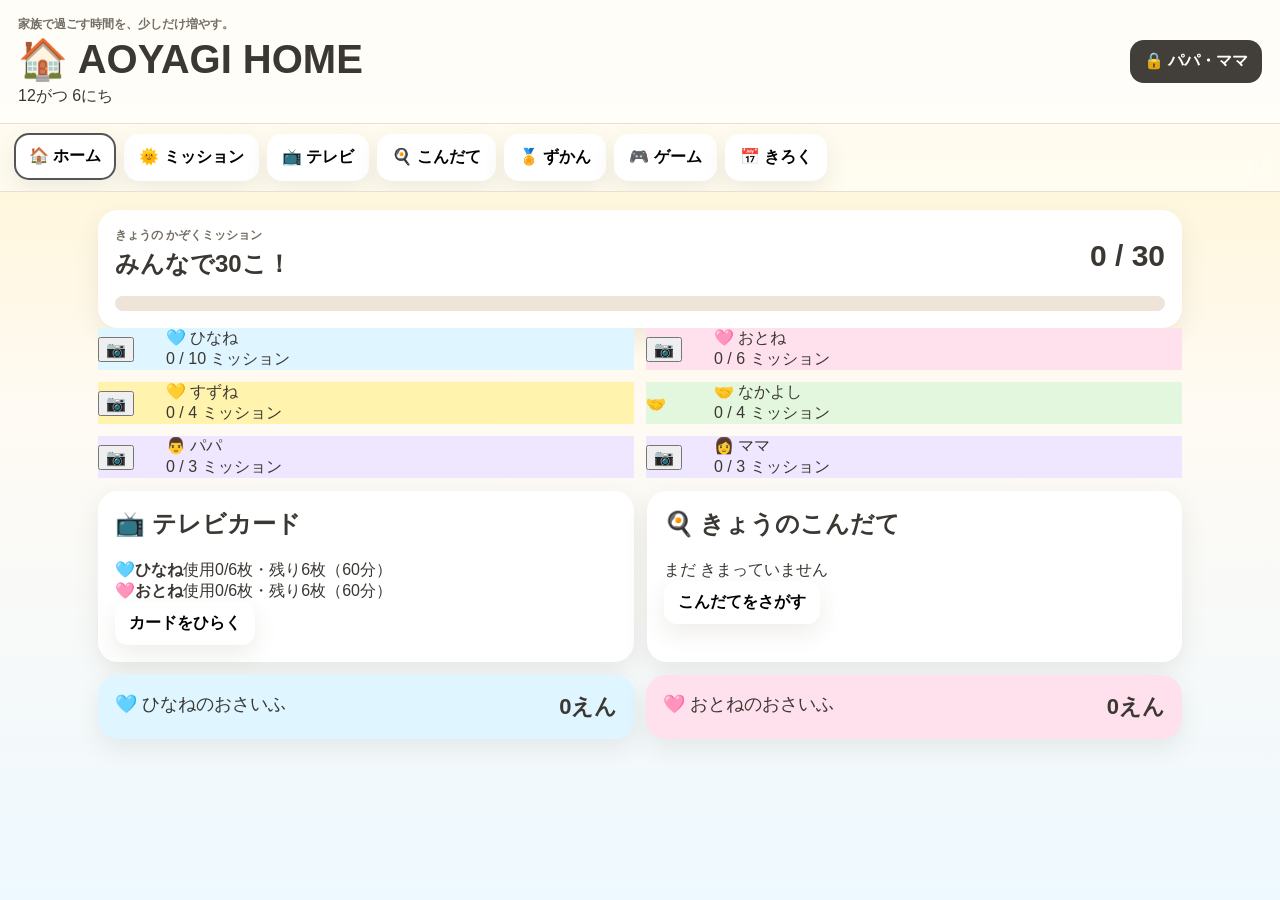
==== commit d0ad7309: "Add files via upload" ====
--- a/index.html
+++ b/index.html
@@ -1,4 +1,4 @@
-<!doctype html><html lang="ja"><head><meta charset="utf-8"><meta name="viewport" content="width=device-width,initial-scale=1,viewport-fit=cover"><meta name="theme-color" content="#fff4c8"><meta name="apple-mobile-web-app-capable" content="yes"><title>AOYAGI HOME Ver3.2</title><link rel="manifest" href="manifest.json"><link rel="apple-touch-icon" href="icon-192.png"><style>
+<!doctype html><html lang="ja"><head><meta charset="utf-8"><meta name="viewport" content="width=device-width,initial-scale=1,viewport-fit=cover"><meta name="theme-color" content="#fff4c8"><meta name="apple-mobile-web-app-capable" content="yes"><title>AOYAGI HOME Ver3.3</title><link rel="manifest" href="manifest.json"><link rel="apple-touch-icon" href="icon-192.png"><style>
 :root{--ink:#3b3833;--muted:#756e64;--line:#eadfce;--shadow:0 9px 24px #4f3d2018;--blue:#dff5ff;--pink:#ffe1ed;--yellow:#fff3ad;--green:#e3f7df;--purple:#eee7ff}*{box-sizing:border-box}body{margin:0;font-family:-apple-system,BlinkMacSystemFont,"Hiragino Sans","Yu Gothic",sans-serif;color:var(--ink);background:linear-gradient(#fff4c8,#fffaf3 45%,#eef9ff);min-height:100vh}button,input,select{font:inherit}button{cursor:pointer}h1{font-size:clamp(25px,4vw,40px);margin:3px 0}h2,h3{margin-top:0}.tiny{font-size:12px;color:var(--muted);font-weight:800}.hidden{display:none!important}header{padding:16px 18px;display:flex;justify-content:space-between;align-items:center;background:#ffffffdc;border-bottom:1px solid var(--line)}.dark{border:0;border-radius:14px;background:#423e39;color:#fff;padding:11px 14px;font-weight:900}nav{display:flex;gap:8px;overflow-x:auto;padding:10px 14px;background:#fff9;position:sticky;top:0;z-index:20;backdrop-filter:blur(10px);border-bottom:1px solid var(--line)}.nav,.childtab{flex:0 0 auto;border:2px solid transparent;border-radius:15px;padding:11px 13px;background:#fff;box-shadow:var(--shadow);font-weight:900}.nav.active,.childtab.active{border-color:#555;transform:translateY(-1px)}main{max-width:1120px;margin:auto;padding:18px}.view{animation:fade .18s}@keyframes fade{from{opacity:.25;transform:translateY(4px)}}.card,.hero,.wallet,.psec{background:#fff;border-radius:20px;box-shadow:var(--shadow);padding:17px}.hero{display:grid;grid-template-columns:1fr auto;gap:12px;align-items:center}.hero h2{margin:4px 0}.bigcount{font-size:30px;font-weight:900}.bar{grid-column:1/-1;height:15px;background:#eee5d8;border-radius:999px;overflow:hidden}.fill{height:100%;width:0;background:linear-gradient(90deg,#6bc8ef,#ff9fc5,#efd45f,#81d083);transition:.3s}.homegrid{display:grid;grid-template-columns:1fr 1fr;gap:13px;margin-top:13px}.progressgrid{display:grid;grid-template-columns:repeat(3,1fr);gap:9px}.mini-progress{padding:11px;border-radius:14px;font-weight:900}.blue{background:var(--blue)}.pink{background:var(--pink)}.yellow{background:var(--yellow)}.green{background:var(--green)}.purple{background:var(--purple)}.roulette{background:linear-gradient(135deg,#fff7ba,#fff)}.roulette-result{min-height:72px;font-size:18px;font-weight:900;padding:10px;background:#fff9;border-radius:14px}.wallets{display:grid;grid-template-columns:1fr 1fr;gap:11px;margin-top:13px}.wallet{font-size:18px}.wallet strong{float:right;font-size:22px}.primary,.soft,.danger{border:0;border-radius:13px;padding:11px 14px;font-weight:900}.primary{background:#397ce7;color:#fff}.soft{background:#fff;box-shadow:var(--shadow)}.danger{background:#d74c4c;color:#fff}.wide{width:100%}.childtabs{display:flex;gap:9px;overflow-x:auto;margin-bottom:15px}.titlebar{display:flex;justify-content:space-between;align-items:center;gap:12px}.badge{background:#fff;padding:10px 14px;border-radius:15px;box-shadow:var(--shadow);font-weight:900}.missiongrid{display:grid;grid-template-columns:1fr 1fr;gap:11px}.mission{display:grid;grid-template-columns:49px 1fr 32px;gap:11px;align-items:center;min-height:92px;border:2px solid transparent;border-radius:19px;padding:14px;background:#fff;text-align:left;box-shadow:var(--shadow)}.mission.hinane{background:linear-gradient(135deg,#fff,#edfbff)}.mission.otone{background:linear-gradient(135deg,#fff,#fff0f6)}.mission.suzune{background:linear-gradient(135deg,#fff,#fff9d3)}.mission.family{background:linear-gradient(135deg,#fff,#effbea)}.mission.papa,.mission.mama{background:linear-gradient(135deg,#fff,#f4efff)}.mission.done{background:#dff6df;border-color:#67b96d;animation:pop .22s}@keyframes pop{50%{transform:scale(1.025)}}.mission.done .txt{text-decoration:line-through}.e{font-size:32px}.kind{display:block;font-size:12px;color:var(--muted);font-weight:800}.txt{font-size:17px;font-weight:900;line-height:1.35}.check{width:30px;height:30px;border:3px solid #d2c7b7;border-radius:50%;display:grid;place-items:center;font-weight:900}.mission.done .check{background:#67b96d;color:#fff;border-color:#67b96d}.actions{display:flex;gap:9px;flex-wrap:wrap;margin-top:15px}.tvselect{display:flex;gap:10px}.person{flex:1;border:3px solid transparent;border-radius:18px;padding:15px;font-weight:900}.person.active{border-color:#444}.timer{text-align:center;font-size:clamp(60px,14vw,112px);font-weight:900;letter-spacing:3px;margin:14px}.center{text-align:center}.tvactions{display:flex;justify-content:center;gap:9px;flex-wrap:wrap}.usagebar{height:13px;background:#eee;border-radius:999px;overflow:hidden}.usagebar>div{height:100%;background:#75bdeb}.formgrid{display:grid;grid-template-columns:1fr 1fr;gap:10px}label{display:block;font-weight:800;margin:9px 0}input,select{width:100%;padding:11px;border:2px solid #ddd2c2;border-radius:11px;margin-top:5px}.checks{display:flex;gap:14px;flex-wrap:wrap}.checks label{font-weight:700}.checks input{width:auto}.recipegrid{display:grid;grid-template-columns:repeat(3,1fr);gap:11px;margin:13px 0}.recipecard{background:#fff;border-radius:18px;padding:15px;box-shadow:var(--shadow)}.tag{display:inline-block;background:#f2ede4;border-radius:999px;padding:4px 7px;font-size:11px;margin:2px}.stampgrid{display:grid;grid-template-columns:repeat(5,1fr);gap:10px}.stampcard{background:#fff;border-radius:17px;padding:12px;text-align:center;box-shadow:var(--shadow);min-height:120px}.stampcard.locked{filter:grayscale(1);opacity:.38}.stampemoji{font-size:38px}.stampname{font-weight:900;font-size:13px}.stampcount{font-weight:900;color:#a46000}.stampcondition{font-size:10px;color:var(--muted);margin-top:4px}.game-menu{display:grid;grid-template-columns:repeat(4,1fr);gap:11px}.gamechoice{border:0;border-radius:18px;padding:16px;background:#fff;box-shadow:var(--shadow);font-size:34px}.gamechoice strong,.gamechoice span{display:block;font-size:15px}.gamechoice span{font-size:11px;color:var(--muted);margin-top:4px}.gamearea{margin-top:13px;min-height:370px;text-align:center;position:relative;overflow:hidden}.balloon{position:absolute;border:0;background:none;font-size:54px}.memorygrid{display:grid;grid-template-columns:repeat(4,1fr);gap:9px;max-width:560px;margin:auto}.memorycard{height:82px;border:0;border-radius:14px;background:#e8ddcd;font-size:35px}.reactionbox{height:235px;width:100%;border:0;border-radius:20px;background:#ddd;font-size:28px;font-weight:900}.reactionbox.ready{background:#86df83}.teacher-wrap{display:grid;grid-template-columns:1fr 1fr;gap:12px}.teacher-panel{padding:16px;border-radius:20px;min-height:280px}.choicegrid{display:grid;grid-template-columns:repeat(3,1fr);gap:9px}.colorchoice,.numberchoice,.targetchoice{border:3px solid transparent;border-radius:15px;padding:13px;font-weight:900;background:#fff;box-shadow:0 4px 12px #0001}.targetchoice{font-size:24px;min-height:68px}.targetchoice.wrong{animation:shake .25s}@keyframes shake{25%{transform:translateX(-5px)}75%{transform:translateX(5px)}}.calhead{display:flex;justify-content:center;align-items:center;gap:15px}.calhead button{border:0;background:#fff;border-radius:11px;padding:9px 13px;box-shadow:var(--shadow)}.week,.calendar{display:grid;grid-template-columns:repeat(7,1fr);gap:7px}.week span{text-align:center;font-size:12px;color:var(--muted);font-weight:800;padding:7px}.day{min-height:76px;border:0;border-radius:14px;background:#fff;box-shadow:0 5px 13px #4f3d2015;padding:8px;display:flex;flex-direction:column;align-items:flex-start}.day.blank{visibility:hidden}.day.today{outline:3px solid #74aef0}.day.full{background:#fff2a9}.day.some{background:#edf8ff}.marks{margin-top:auto}.popup{position:fixed;inset:0;background:#0008;display:grid;place-items:center;z-index:100;padding:20px}.popupcard{background:#fff;border-radius:24px;padding:25px;text-align:center;max-width:390px;width:100%;box-shadow:0 25px 80px #0006}.popupemoji{font-size:72px}dialog{border:0;border-radius:22px;width:min(760px,calc(100% - 20px));max-height:94vh;padding:0;box-shadow:0 20px 70px #0005}dialog::backdrop{background:#251f1a99}.dlg{padding:22px;overflow:auto;max-height:94vh}.close{float:right;border:0;border-radius:50%;width:36px;height:36px}.parent-tabs{display:flex;gap:7px;overflow-x:auto;margin:12px 0}.ptab{flex:0 0 auto;border:0;border-radius:12px;padding:9px;background:#eee;font-weight:900}.ptab.active{background:#397ce7;color:#fff}.psec{box-shadow:none;border:1px solid var(--line);margin-top:12px}.notice{background:#fff6cb;border-radius:13px;padding:11px;font-weight:800}.migration-result{white-space:pre-wrap;background:#f6f4ef;padding:12px;border-radius:12px;font-size:13px}.error{color:#c42d2d;font-weight:900}#confetti{position:fixed;inset:0;width:100%;height:100%;pointer-events:none;z-index:110}@media(max-width:820px){.homegrid,.missiongrid,.recipegrid,.game-menu{grid-template-columns:1fr}.progressgrid{grid-template-columns:1fr 1fr}.wallets,.formgrid,.teacher-wrap{grid-template-columns:1fr}.stampgrid{grid-template-columns:repeat(3,1fr)}.memorygrid{grid-template-columns:repeat(3,1fr)}}
 
 /* Ver3.2 */
@@ -36,6 +36,50 @@
   .profilecard{grid-template-columns:52px 1fr;padding:10px;min-height:82px}
   .profilename{font-size:16px}
   .memorygrid.pairs10{grid-template-columns:repeat(4,1fr)}
+}
+
+/* Ver3.3 final fixes */
+#homeProfiles.profilegrid{
+  display:grid!important;
+  grid-template-columns:repeat(2,minmax(0,1fr))!important;
+  grid-auto-flow:row!important;
+  gap:12px!important;
+  width:100%!important;
+}
+#homeProfiles .profilecard{
+  display:grid!important;
+  grid-template-columns:68px minmax(0,1fr)!important;
+  align-items:center!important;
+  min-width:0!important;
+}
+.balloon-item{
+  position:absolute!important;
+  width:64px;height:64px;
+  display:grid;place-items:center;
+  border:0;background:transparent;
+  font-size:50px;line-height:1;
+  padding:0;
+  filter:drop-shadow(0 4px 5px #0002);
+  animation:balloonPopIn .13s ease-out;
+  touch-action:manipulation;
+}
+.balloon-item.rare{animation:balloonPopIn .13s ease-out,rareGlow .65s ease-in-out infinite alternate}
+.floating-score{
+  position:absolute;z-index:4;
+  font-size:25px;font-weight:1000;
+  pointer-events:none;
+  animation:scoreFly .55s ease-out forwards;
+  text-shadow:0 2px 4px #fff;
+}
+@keyframes balloonPopIn{from{transform:scale(.3) rotate(-10deg);opacity:.1}to{transform:scale(1);opacity:1}}
+@keyframes rareGlow{from{filter:drop-shadow(0 2px 4px #0002)}to{filter:drop-shadow(0 0 13px #ffd82e)}}
+@keyframes scoreFly{from{transform:translateY(0) scale(.8);opacity:1}to{transform:translateY(-42px) scale(1.25);opacity:0}}
+@media(max-width:650px){
+  #homeProfiles.profilegrid{grid-template-columns:repeat(2,minmax(0,1fr))!important}
+  #homeProfiles .profilecard{grid-template-columns:52px minmax(0,1fr)!important;padding:9px!important}
+  #homeProfiles .profilephoto,#homeProfiles .photobutton{width:48px!important;height:48px!important}
+  #homeProfiles .profilename{font-size:15px!important}
+  #homeProfiles .profileprogress{font-size:12px!important}
 }
 </style></head><body><canvas id="confetti"></canvas><header><div><div class="tiny">家族で過ごす時間を、少しだけ増やす。</div><h1>🏠 AOYAGI HOME</h1><div id="dateText"></div></div><button class="dark" id="parentBtn">🔒 パパ・ママ</button></header><nav><button class="nav active" data-view="home">🏠 ホーム</button><button class="nav" data-view="missions">🌞 ミッション</button><button class="nav" data-view="tv">📺 テレビ</button><button class="nav" data-view="menu">🍳 こんだて</button><button class="nav" data-view="stamps">🏅 ずかん</button><button class="nav" data-view="games">🎮 ゲーム</button><button class="nav" data-view="calendar">📅 きろく</button></nav><main>
 <section id="home" class="view"><section class="hero"><div><div class="tiny">きょうの かぞくミッション</div><h2>みんなで30こ！</h2></div><div class="bigcount" id="familyTotal">0 / 30</div><div class="bar"><div class="fill" id="familyFill"></div></div></section>
@@ -95,7 +139,7 @@
 const messages=['きょうも ひとつ、いっしょに やってみよう！','だれかを えがおに できるかな？','できたことを みんなで ほめよう！','きょうの おはなしを きかせてね。','いっしょにすると、もっとたのしい！','ありがとうを ひとつ みつけよう。','きょうも 家族で にこにこ。'];
 const roulette=[['🎮','ミニゲームデー','家族でミニゲームを1回しよう'],['🤝','なかよしデー','なかよしミッションを先にやってみよう'],['🍳','シェフデー','ひなねのお料理を応援しよう'],['📚','おはなしデー','今日のことをみんなで話そう'],['🎵','うたデー','家の中で1曲うたおう'],['🧹','おたすけデー','家のお手伝いをひとつ増やそう'],['👶','すずねデー','みんなですずねを笑わせよう'],['🎨','おえかきデー','家族で何か描いてみよう']];
 const recipeDatabase=[{"name":"豚肉と玉ねぎの甘辛炒め丼","main":"豚肉","vegs":["玉ねぎ"],"staple":"ごはん","season":"指定なし","flavor":"甘辛","ingredients":["豚肉","玉ねぎ"],"steps":"具材を炒め、しょうゆ・みりん・砂糖をからめる。"},{"name":"豚肉とにんじんの味噌煮","main":"豚肉","vegs":["にんじん"],"staple":"指定なし","season":"夏","flavor":"味噌","ingredients":["豚肉","にんじん"],"steps":"具材を炒め、味噌・みりん・砂糖で味を整える。"},{"name":"豚肉の香ばししょうゆ焼き","main":"豚肉","vegs":["キャベツ"],"staple":"麺","season":"冬","flavor":"しょうゆ","ingredients":["豚肉","キャベツ"],"steps":"具材を焼き、しょうゆとだしで香ばしく仕上げる。"},{"name":"豚肉と小松菜の塩炒め","main":"豚肉","vegs":["小松菜"],"staple":"ごはん","season":"春","flavor":"塩","ingredients":["豚肉","小松菜"],"steps":"具材を炒め、塩と鶏がらスープで整える。"},{"name":"豚肉とほうれん草のさっぱり和え","main":"豚肉","vegs":["ほうれん草"],"staple":"指定なし","season":"秋","flavor":"ポン酢","ingredients":["豚肉","ほうれん草"],"steps":"具材を蒸し焼きにして、仕上げにポン酢をかける。"},{"name":"豚肉とレタスのトマト煮","main":"豚肉","vegs":["レタス"],"staple":"麺","season":"指定なし","flavor":"ケチャップ","ingredients":["豚肉","レタス"],"steps":"具材を炒め、ケチャップと少量のソースで仕上げる。"},{"name":"豚肉とじゃがいものカレー炒め","main":"豚肉","vegs":["じゃがいも"],"staple":"ごはん","season":"夏","flavor":"カレー","ingredients":["豚肉","じゃがいも"],"steps":"具材を炒め、カレー粉またはルウで味付けする。"},{"name":"豚肉とピーマンのとろみ煮","main":"豚肉","vegs":["ピーマン"],"staple":"指定なし","season":"冬","flavor":"中華","ingredients":["豚肉","ピーマン"],"steps":"具材を炒め、鶏がらスープとオイスターソースで仕上げる。"},{"name":"豚肉のミルクスープ","main":"豚肉","vegs":["トマト"],"staple":"麺","season":"春","flavor":"クリーム","ingredients":["豚肉","トマト"],"steps":"具材を炒め、牛乳とコンソメで軽く煮込む。"},{"name":"鶏肉と玉ねぎの塩スープ","main":"鶏肉","vegs":["玉ねぎ"],"staple":"指定なし","season":"冬","flavor":"塩","ingredients":["鶏肉","玉ねぎ"],"steps":"具材を炒め、塩と鶏がらスープで整える。"},{"name":"鶏肉のおろしポン酢","main":"鶏肉","vegs":["にんじん"],"staple":"麺","season":"春","flavor":"ポン酢","ingredients":["鶏肉","にんじん"],"steps":"具材を蒸し焼きにして、仕上げにポン酢をかける。"},{"name":"鶏肉とキャベツのケチャップ炒め","main":"鶏肉","vegs":["キャベツ"],"staple":"ごはん","season":"秋","flavor":"ケチャップ","ingredients":["鶏肉","キャベツ"],"steps":"具材を炒め、ケチャップと少量のソースで仕上げる。"},{"name":"鶏肉のカレー煮","main":"鶏肉","vegs":["小松菜"],"staple":"指定なし","season":"指定なし","flavor":"カレー","ingredients":["鶏肉","小松菜"],"steps":"具材を炒め、カレー粉またはルウで味付けする。"},{"name":"鶏肉の中華そぼろ","main":"鶏肉","vegs":["ほうれん草"],"staple":"麺","season":"夏","flavor":"中華","ingredients":["鶏肉","ほうれん草"],"steps":"具材を炒め、鶏がらスープとオイスターソースで仕上げる。"},{"name":"鶏肉とレタスのクリーム煮","main":"鶏肉","vegs":["レタス"],"staple":"ごはん","season":"冬","flavor":"クリーム","ingredients":["鶏肉","レタス"],"steps":"具材を炒め、牛乳とコンソメで軽く煮込む。"},{"name":"鶏肉とじゃがいものレモン風味","main":"鶏肉","vegs":["じゃがいも"],"staple":"指定なし","season":"春","flavor":"さっぱり","ingredients":["鶏肉","じゃがいも"],"steps":"具材を蒸し焼きにし、酢やレモンでさっぱり仕上げる。"},{"name":"鶏肉の濃厚煮込み","main":"鶏肉","vegs":["ピーマン"],"staple":"麺","season":"秋","flavor":"こってり","ingredients":["鶏肉","ピーマン"],"steps":"具材をしっかり焼き、チーズや濃いめのたれで仕上げる。"},{"name":"鶏肉とトマトのソース炒め","main":"鶏肉","vegs":["トマト"],"staple":"ごはん","season":"指定なし","flavor":"ソース","ingredients":["鶏肉","トマト"],"steps":"具材を炒め、ソースをからめて香ばしく仕上げる。"},{"name":"牛肉と玉ねぎのドライカレー","main":"牛肉","vegs":["玉ねぎ"],"staple":"麺","season":"秋","flavor":"カレー","ingredients":["牛肉","玉ねぎ"],"steps":"具材を炒め、カレー粉またはルウで味付けする。"},{"name":"牛肉とにんじんの中華炒め","main":"牛肉","vegs":["にんじん"],"staple":"ごはん","season":"指定なし","flavor":"中華","ingredients":["牛肉","にんじん"],"steps":"具材を炒め、鶏がらスープとオイスターソースで仕上げる。"},{"name":"牛肉とキャベツのグラタン風","main":"牛肉","vegs":["キャベツ"],"staple":"指定なし","season":"夏","flavor":"クリーム","ingredients":["牛肉","キャベツ"],"steps":"具材を炒め、牛乳とコンソメで軽く煮込む。"},{"name":"牛肉の南蛮漬け風","main":"牛肉","vegs":["小松菜"],"staple":"麺","season":"冬","flavor":"さっぱり","ingredients":["牛肉","小松菜"],"steps":"具材を蒸し焼きにし、酢やレモンでさっぱり仕上げる。"},{"name":"牛肉とほうれん草のこってり炒め","main":"牛肉","vegs":["ほうれん草"],"staple":"ごはん","season":"春","flavor":"こってり","ingredients":["牛肉","ほうれん草"],"steps":"具材をしっかり焼き、チーズや濃いめのたれで仕上げる。"},{"name":"牛肉のお好み焼き風","main":"牛肉","vegs":["レタス"],"staple":"指定なし","season":"秋","flavor":"ソース","ingredients":["牛肉","レタス"],"steps":"具材を炒め、ソースをからめて香ばしく仕上げる。"},{"name":"牛肉の甘辛そぼろ","main":"牛肉","vegs":["じゃがいも"],"staple":"麺","season":"指定なし","flavor":"甘辛","ingredients":["牛肉","じゃがいも"],"steps":"具材を炒め、しょうゆ・みりん・砂糖をからめる。"},{"name":"牛肉とピーマンの味噌炒め","main":"牛肉","vegs":["ピーマン"],"staple":"ごはん","season":"夏","flavor":"味噌","ingredients":["牛肉","ピーマン"],"steps":"具材を炒め、味噌・みりん・砂糖で味を整える。"},{"name":"牛肉とトマトの和風煮","main":"牛肉","vegs":["トマト"],"staple":"指定なし","season":"冬","flavor":"しょうゆ","ingredients":["牛肉","トマト"],"steps":"具材を焼き、しょうゆとだしで香ばしく仕上げる。"},{"name":"ひき肉と玉ねぎのさっぱり蒸し","main":"ひき肉","vegs":["玉ねぎ"],"staple":"ごはん","season":"夏","flavor":"さっぱり","ingredients":["ひき肉","玉ねぎ"],"steps":"具材を蒸し焼きにし、酢やレモンでさっぱり仕上げる。"},{"name":"ひき肉とにんじんのチーズ焼き","main":"ひき肉","vegs":["にんじん"],"staple":"指定なし","season":"冬","flavor":"こってり","ingredients":["ひき肉","にんじん"],"steps":"具材をしっかり焼き、チーズや濃いめのたれで仕上げる。"},{"name":"ひき肉とキャベツの焼きそば風","main":"ひき肉","vegs":["キャベツ"],"staple":"麺","season":"春","flavor":"ソース","ingredients":["ひき肉","キャベツ"],"steps":"具材を炒め、ソースをからめて香ばしく仕上げる。"},{"name":"ひき肉と小松菜の甘辛炒め","main":"ひき肉","vegs":["小松菜"],"staple":"ごはん","season":"秋","flavor":"甘辛","ingredients":["ひき肉","小松菜"],"steps":"具材を炒め、しょうゆ・みりん・砂糖をからめる。"},{"name":"ひき肉とほうれん草の味噌煮","main":"ひき肉","vegs":["ほうれん草"],"staple":"指定なし","season":"指定なし","flavor":"味噌","ingredients":["ひき肉","ほうれん草"],"steps":"具材を炒め、味噌・みりん・砂糖で味を整える。"},{"name":"ひき肉の香ばししょうゆ焼き","main":"ひき肉","vegs":["レタス"],"staple":"麺","season":"夏","flavor":"しょうゆ","ingredients":["ひき肉","レタス"],"steps":"具材を焼き、しょうゆとだしで香ばしく仕上げる。"},{"name":"ひき肉とじゃがいもの塩炒め","main":"ひき肉","vegs":["じゃがいも"],"staple":"ごはん","season":"冬","flavor":"塩","ingredients":["ひき肉","じゃがいも"],"steps":"具材を炒め、塩と鶏がらスープで整える。"},{"name":"ひき肉とピーマンのさっぱり和え","main":"ひき肉","vegs":["ピーマン"],"staple":"指定なし","season":"春","flavor":"ポン酢","ingredients":["ひき肉","ピーマン"],"steps":"具材を蒸し焼きにして、仕上げにポン酢をかける。"},{"name":"ひき肉とトマトのトマト煮","main":"ひき肉","vegs":["トマト"],"staple":"麺","season":"秋","flavor":"ケチャップ","ingredients":["ひき肉","トマト"],"steps":"具材を炒め、ケチャップと少量のソースで仕上げる。"},{"name":"ソーセージと玉ねぎの照り焼き","main":"ソーセージ","vegs":["玉ねぎ"],"staple":"指定なし","season":"春","flavor":"甘辛","ingredients":["ソーセージ","玉ねぎ"],"steps":"具材を炒め、しょうゆ・みりん・砂糖をからめる。"},{"name":"ソーセージの味噌そぼろ","main":"ソーセージ","vegs":["にんじん"],"staple":"麺","season":"秋","flavor":"味噌","ingredients":["ソーセージ","にんじん"],"steps":"具材を炒め、味噌・みりん・砂糖で味を整える。"},{"name":"ソーセージとキャベツのしょうゆ炒め","main":"ソーセージ","vegs":["キャベツ"],"staple":"ごはん","season":"指定なし","flavor":"しょうゆ","ingredients":["ソーセージ","キャベツ"],"steps":"具材を焼き、しょうゆとだしで香ばしく仕上げる。"},{"name":"ソーセージと小松菜の塩スープ","main":"ソーセージ","vegs":["小松菜"],"staple":"指定なし","season":"夏","flavor":"塩","ingredients":["ソーセージ","小松菜"],"steps":"具材を炒め、塩と鶏がらスープで整える。"},{"name":"ソーセージのおろしポン酢","main":"ソーセージ","vegs":["ほうれん草"],"staple":"麺","season":"冬","flavor":"ポン酢","ingredients":["ソーセージ","ほうれん草"],"steps":"具材を蒸し焼きにして、仕上げにポン酢をかける。"},{"name":"ソーセージとレタスのケチャップ炒め","main":"ソーセージ","vegs":["レタス"],"staple":"ごはん","season":"春","flavor":"ケチャップ","ingredients":["ソーセージ","レタス"],"steps":"具材を炒め、ケチャップと少量のソースで仕上げる。"},{"name":"ソーセージのカレー煮","main":"ソーセージ","vegs":["じゃがいも"],"staple":"指定なし","season":"秋","flavor":"カレー","ingredients":["ソーセージ","じゃがいも"],"steps":"具材を炒め、カレー粉またはルウで味付けする。"},{"name":"ソーセージの中華そぼろ","main":"ソーセージ","vegs":["ピーマン"],"staple":"麺","season":"指定なし","flavor":"中華","ingredients":["ソーセージ","ピーマン"],"steps":"具材を炒め、鶏がらスープとオイスターソースで仕上げる。"},{"name":"ソーセージとトマトのクリーム煮丼","main":"ソーセージ","vegs":["トマト"],"staple":"ごはん","season":"夏","flavor":"クリーム","ingredients":["ソーセージ","トマト"],"steps":"具材を炒め、牛乳とコンソメで軽く煮込む。"},{"name":"ベーコンの塩焼き","main":"ベーコン","vegs":["玉ねぎ"],"staple":"麺","season":"指定なし","flavor":"塩","ingredients":["ベーコン","玉ねぎ"],"steps":"具材を炒め、塩と鶏がらスープで整える。"},{"name":"ベーコンとにんじんのポン酢蒸し","main":"ベーコン","vegs":["にんじん"],"staple":"ごはん","season":"夏","flavor":"ポン酢","ingredients":["ベーコン","にんじん"],"steps":"具材を蒸し焼きにして、仕上げにポン酢をかける。"},{"name":"ベーコンのナポリタン風","main":"ベーコン","vegs":["キャベツ"],"staple":"指定なし","season":"冬","flavor":"ケチャップ","ingredients":["ベーコン","キャベツ"],"steps":"具材を炒め、ケチャップと少量のソースで仕上げる。"},{"name":"ベーコンと小松菜のドライカレー","main":"ベーコン","vegs":["小松菜"],"staple":"麺","season":"春","flavor":"カレー","ingredients":["ベーコン","小松菜"],"steps":"具材を炒め、カレー粉またはルウで味付けする。"},{"name":"ベーコンとほうれん草の中華炒め","main":"ベーコン","vegs":["ほうれん草"],"staple":"ごはん","season":"秋","flavor":"中華","ingredients":["ベーコン","ほうれん草"],"steps":"具材を炒め、鶏がらスープとオイスターソースで仕上げる。"},{"name":"ベーコンとレタスのグラタン風","main":"ベーコン","vegs":["レタス"],"staple":"指定なし","season":"指定なし","flavor":"クリーム","ingredients":["ベーコン","レタス"],"steps":"具材を炒め、牛乳とコンソメで軽く煮込む。"},{"name":"ベーコンの南蛮漬け風","main":"ベーコン","vegs":["じゃがいも"],"staple":"麺","season":"夏","flavor":"さっぱり","ingredients":["ベーコン","じゃがいも"],"steps":"具材を蒸し焼きにし、酢やレモンでさっぱり仕上げる。"},{"name":"ベーコンとピーマンのこってり炒め丼","main":"ベーコン","vegs":["ピーマン"],"staple":"ごはん","season":"冬","flavor":"こってり","ingredients":["ベーコン","ピーマン"],"steps":"具材をしっかり焼き、チーズや濃いめのたれで仕上げる。"},{"name":"ベーコンのお好み焼き風","main":"ベーコン","vegs":["トマト"],"staple":"指定なし","season":"春","flavor":"ソース","ingredients":["ベーコン","トマト"],"steps":"具材を炒め、ソースをからめて香ばしく仕上げる。"},{"name":"魚と玉ねぎのカレー炒め","main":"魚","vegs":["玉ねぎ"],"staple":"ごはん","season":"冬","flavor":"カレー","ingredients":["魚","玉ねぎ"],"steps":"具材を炒め、カレー粉またはルウで味付けする。"},{"name":"魚とにんじんのとろみ煮","main":"魚","vegs":["にんじん"],"staple":"指定なし","season":"春","flavor":"中華","ingredients":["魚","にんじん"],"steps":"具材を炒め、鶏がらスープとオイスターソースで仕上げる。"},{"name":"魚のミルクスープ","main":"魚","vegs":["キャベツ"],"staple":"麺","season":"秋","flavor":"クリーム","ingredients":["魚","キャベツ"],"steps":"具材を炒め、牛乳とコンソメで軽く煮込む。"},{"name":"魚と小松菜のさっぱり蒸し","main":"魚","vegs":["小松菜"],"staple":"ごはん","season":"指定なし","flavor":"さっぱり","ingredients":["魚","小松菜"],"steps":"具材を蒸し焼きにし、酢やレモンでさっぱり仕上げる。"},{"name":"魚とほうれん草のチーズ焼き","main":"魚","vegs":["ほうれん草"],"staple":"指定なし","season":"夏","flavor":"こってり","ingredients":["魚","ほうれん草"],"steps":"具材をしっかり焼き、チーズや濃いめのたれで仕上げる。"},{"name":"魚とレタスの焼きそば風","main":"魚","vegs":["レタス"],"staple":"麺","season":"冬","flavor":"ソース","ingredients":["魚","レタス"],"steps":"具材を炒め、ソースをからめて香ばしく仕上げる。"},{"name":"魚とじゃがいもの甘辛炒め丼","main":"魚","vegs":["じゃがいも"],"staple":"ごはん","season":"春","flavor":"甘辛","ingredients":["魚","じゃがいも"],"steps":"具材を炒め、しょうゆ・みりん・砂糖をからめる。"},{"name":"魚とピーマンの味噌煮","main":"魚","vegs":["ピーマン"],"staple":"指定なし","season":"秋","flavor":"味噌","ingredients":["魚","ピーマン"],"steps":"具材を炒め、味噌・みりん・砂糖で味を整える。"},{"name":"魚の香ばししょうゆ焼き","main":"魚","vegs":["トマト"],"staple":"麺","season":"指定なし","flavor":"しょうゆ","ingredients":["魚","トマト"],"steps":"具材を焼き、しょうゆとだしで香ばしく仕上げる。"},{"name":"鮭と玉ねぎのレモン風味","main":"鮭","vegs":["玉ねぎ"],"staple":"指定なし","season":"秋","flavor":"さっぱり","ingredients":["鮭","玉ねぎ"],"steps":"具材を蒸し焼きにし、酢やレモンでさっぱり仕上げる。"},{"name":"鮭の濃厚煮込み","main":"鮭","vegs":["にんじん"],"staple":"麺","season":"指定なし","flavor":"こってり","ingredients":["鮭","にんじん"],"steps":"具材をしっかり焼き、チーズや濃いめのたれで仕上げる。"},{"name":"鮭とキャベツのソース炒め","main":"鮭","vegs":["キャベツ"],"staple":"ごはん","season":"夏","flavor":"ソース","ingredients":["鮭","キャベツ"],"steps":"具材を炒め、ソースをからめて香ばしく仕上げる。"},{"name":"鮭と小松菜の照り焼き","main":"鮭","vegs":["小松菜"],"staple":"指定なし","season":"冬","flavor":"甘辛","ingredients":["鮭","小松菜"],"steps":"具材を炒め、しょうゆ・みりん・砂糖をからめる。"},{"name":"鮭の味噌そぼろ","main":"鮭","vegs":["ほうれん草"],"staple":"麺","season":"春","flavor":"味噌","ingredients":["鮭","ほうれん草"],"steps":"具材を炒め、味噌・みりん・砂糖で味を整える。"},{"name":"鮭とレタスのしょうゆ炒め丼","main":"鮭","vegs":["レタス"],"staple":"ごはん","season":"秋","flavor":"しょうゆ","ingredients":["鮭","レタス"],"steps":"具材を焼き、しょうゆとだしで香ばしく仕上げる。"},{"name":"鮭とじゃがいもの塩スープ","main":"鮭","vegs":["じゃがいも"],"staple":"指定なし","season":"指定なし","flavor":"塩","ingredients":["鮭","じゃがいも"],"steps":"具材を炒め、塩と鶏がらスープで整える。"},{"name":"鮭のおろしポン酢","main":"鮭","vegs":["ピーマン"],"staple":"麺","season":"夏","flavor":"ポン酢","ingredients":["鮭","ピーマン"],"steps":"具材を蒸し焼きにして、仕上げにポン酢をかける。"},{"name":"鮭とトマトのケチャップ炒め","main":"鮭","vegs":["トマト"],"staple":"ごはん","season":"冬","flavor":"ケチャップ","ingredients":["鮭","トマト"],"steps":"具材を炒め、ケチャップと少量のソースで仕上げる。"},{"name":"卵の甘辛そぼろ","main":"卵","vegs":["玉ねぎ"],"staple":"麺","season":"夏","flavor":"甘辛","ingredients":["卵","玉ねぎ"],"steps":"具材を炒め、しょうゆ・みりん・砂糖をからめる。"},{"name":"卵とにんじんの味噌炒め","main":"卵","vegs":["にんじん"],"staple":"ごはん","season":"冬","flavor":"味噌","ingredients":["卵","にんじん"],"steps":"具材を炒め、味噌・みりん・砂糖で味を整える。"},{"name":"卵とキャベツの和風煮","main":"卵","vegs":["キャベツ"],"staple":"指定なし","season":"春","flavor":"しょうゆ","ingredients":["卵","キャベツ"],"steps":"具材を焼き、しょうゆとだしで香ばしく仕上げる。"},{"name":"卵の塩焼き","main":"卵","vegs":["小松菜"],"staple":"麺","season":"秋","flavor":"塩","ingredients":["卵","小松菜"],"steps":"具材を炒め、塩と鶏がらスープで整える。"},{"name":"卵とほうれん草のポン酢蒸し丼","main":"卵","vegs":["ほうれん草"],"staple":"ごはん","season":"指定なし","flavor":"ポン酢","ingredients":["卵","ほうれん草"],"steps":"具材を蒸し焼きにして、仕上げにポン酢をかける。"},{"name":"卵のナポリタン風","main":"卵","vegs":["レタス"],"staple":"指定なし","season":"夏","flavor":"ケチャップ","ingredients":["卵","レタス"],"steps":"具材を炒め、ケチャップと少量のソースで仕上げる。"},{"name":"卵とじゃがいものドライカレー","main":"卵","vegs":["じゃがいも"],"staple":"麺","season":"冬","flavor":"カレー","ingredients":["卵","じゃがいも"],"steps":"具材を炒め、カレー粉またはルウで味付けする。"},{"name":"卵とピーマンの中華炒め","main":"卵","vegs":["ピーマン"],"staple":"ごはん","season":"春","flavor":"中華","ingredients":["卵","ピーマン"],"steps":"具材を炒め、鶏がらスープとオイスターソースで仕上げる。"},{"name":"卵とトマトのグラタン風","main":"卵","vegs":["トマト"],"staple":"指定なし","season":"秋","flavor":"クリーム","ingredients":["卵","トマト"],"steps":"具材を炒め、牛乳とコンソメで軽く煮込む。"},{"name":"豆腐と玉ねぎの塩炒め","main":"豆腐","vegs":["玉ねぎ"],"staple":"ごはん","season":"春","flavor":"塩","ingredients":["豆腐","玉ねぎ"],"steps":"具材を炒め、塩と鶏がらスープで整える。"},{"name":"豆腐とにんじんのさっぱり和え","main":"豆腐","vegs":["にんじん"],"staple":"指定なし","season":"秋","flavor":"ポン酢","ingredients":["豆腐","にんじん"],"steps":"具材を蒸し焼きにして、仕上げにポン酢をかける。"},{"name":"豆腐とキャベツのトマト煮","main":"豆腐","vegs":["キャベツ"],"staple":"麺","season":"指定なし","flavor":"ケチャップ","ingredients":["豆腐","キャベツ"],"steps":"具材を炒め、ケチャップと少量のソースで仕上げる。"},{"name":"豆腐と小松菜のカレー炒め丼","main":"豆腐","vegs":["小松菜"],"staple":"ごはん","season":"夏","flavor":"カレー","ingredients":["豆腐","小松菜"],"steps":"具材を炒め、カレー粉またはルウで味付けする。"},{"name":"豆腐とほうれん草のとろみ煮","main":"豆腐","vegs":["ほうれん草"],"staple":"指定なし","season":"冬","flavor":"中華","ingredients":["豆腐","ほうれん草"],"steps":"具材を炒め、鶏がらスープとオイスターソースで仕上げる。"},{"name":"豆腐のミルクスープ","main":"豆腐","vegs":["レタス"],"staple":"麺","season":"春","flavor":"クリーム","ingredients":["豆腐","レタス"],"steps":"具材を炒め、牛乳とコンソメで軽く煮込む。"},{"name":"豆腐とじゃがいものさっぱり蒸し","main":"豆腐","vegs":["じゃがいも"],"staple":"ごはん","season":"秋","flavor":"さっぱり","ingredients":["豆腐","じゃがいも"],"steps":"具材を蒸し焼きにし、酢やレモンでさっぱり仕上げる。"},{"name":"豆腐とピーマンのチーズ焼き","main":"豆腐","vegs":["ピーマン"],"staple":"指定なし","season":"指定なし","flavor":"こってり","ingredients":["豆腐","ピーマン"],"steps":"具材をしっかり焼き、チーズや濃いめのたれで仕上げる。"},{"name":"豆腐とトマトの焼きそば風","main":"豆腐","vegs":["トマト"],"staple":"麺","season":"夏","flavor":"ソース","ingredients":["豆腐","トマト"],"steps":"具材を炒め、ソースをからめて香ばしく仕上げる。"},{"name":"厚揚げのカレー煮","main":"厚揚げ","vegs":["玉ねぎ"],"staple":"指定なし","season":"指定なし","flavor":"カレー","ingredients":["厚揚げ","玉ねぎ"],"steps":"具材を炒め、カレー粉またはルウで味付けする。"},{"name":"厚揚げの中華そぼろ","main":"厚揚げ","vegs":["にんじん"],"staple":"麺","season":"夏","flavor":"中華","ingredients":["厚揚げ","にんじん"],"steps":"具材を炒め、鶏がらスープとオイスターソースで仕上げる。"},{"name":"厚揚げとキャベツのクリーム煮丼","main":"厚揚げ","vegs":["キャベツ"],"staple":"ごはん","season":"冬","flavor":"クリーム","ingredients":["厚揚げ","キャベツ"],"steps":"具材を炒め、牛乳とコンソメで軽く煮込む。"},{"name":"厚揚げと小松菜のレモン風味","main":"厚揚げ","vegs":["小松菜"],"staple":"指定なし","season":"春","flavor":"さっぱり","ingredients":["厚揚げ","小松菜"],"steps":"具材を蒸し焼きにし、酢やレモンでさっぱり仕上げる。"},{"name":"厚揚げの濃厚煮込み","main":"厚揚げ","vegs":["ほうれん草"],"staple":"麺","season":"秋","flavor":"こってり","ingredients":["厚揚げ","ほうれん草"],"steps":"具材をしっかり焼き、チーズや濃いめのたれで仕上げる。"},{"name":"厚揚げとレタスのソース炒め","main":"厚揚げ","vegs":["レタス"],"staple":"ごはん","season":"指定なし","flavor":"ソース","ingredients":["厚揚げ","レタス"],"steps":"具材を炒め、ソースをからめて香ばしく仕上げる。"},{"name":"厚揚げとじゃがいもの照り焼き","main":"厚揚げ","vegs":["じゃがいも"],"staple":"指定なし","season":"夏","flavor":"甘辛","ingredients":["厚揚げ","じゃがいも"],"steps":"具材を炒め、しょうゆ・みりん・砂糖をからめる。"},{"name":"厚揚げの味噌そぼろ","main":"厚揚げ","vegs":["ピーマン"],"staple":"麺","season":"冬","flavor":"味噌","ingredients":["厚揚げ","ピーマン"],"steps":"具材を炒め、味噌・みりん・砂糖で味を整える。"},{"name":"厚揚げとトマトのしょうゆ炒め","main":"厚揚げ","vegs":["トマト"],"staple":"ごはん","season":"春","flavor":"しょうゆ","ingredients":["厚揚げ","トマト"],"steps":"具材を焼き、しょうゆとだしで香ばしく仕上げる。"},{"name":"ツナの南蛮漬け風","main":"ツナ","vegs":["玉ねぎ"],"staple":"麺","season":"冬","flavor":"さっぱり","ingredients":["ツナ","玉ねぎ"],"steps":"具材を蒸し焼きにし、酢やレモンでさっぱり仕上げる。"},{"name":"ツナとにんじんのこってり炒め丼","main":"ツナ","vegs":["にんじん"],"staple":"ごはん","season":"春","flavor":"こってり","ingredients":["ツナ","にんじん"],"steps":"具材をしっかり焼き、チーズや濃いめのたれで仕上げる。"},{"name":"ツナのお好み焼き風","main":"ツナ","vegs":["キャベツ"],"staple":"指定なし","season":"秋","flavor":"ソース","ingredients":["ツナ","キャベツ"],"steps":"具材を炒め、ソースをからめて香ばしく仕上げる。"},{"name":"ツナの甘辛そぼろ","main":"ツナ","vegs":["小松菜"],"staple":"麺","season":"指定なし","flavor":"甘辛","ingredients":["ツナ","小松菜"],"steps":"具材を炒め、しょうゆ・みりん・砂糖をからめる。"},{"name":"ツナとほうれん草の味噌炒め","main":"ツナ","vegs":["ほうれん草"],"staple":"ごはん","season":"夏","flavor":"味噌","ingredients":["ツナ","ほうれん草"],"steps":"具材を炒め、味噌・みりん・砂糖で味を整える。"},{"name":"ツナとレタスの和風煮","main":"ツナ","vegs":["レタス"],"staple":"指定なし","season":"冬","flavor":"しょうゆ","ingredients":["ツナ","レタス"],"steps":"具材を焼き、しょうゆとだしで香ばしく仕上げる。"},{"name":"ツナの塩焼き","main":"ツナ","vegs":["じゃがいも"],"staple":"麺","season":"春","flavor":"塩","ingredients":["ツナ","じゃがいも"],"steps":"具材を炒め、塩と鶏がらスープで整える。"},{"name":"ツナとピーマンのポン酢蒸し","main":"ツナ","vegs":["ピーマン"],"staple":"ごはん","season":"秋","flavor":"ポン酢","ingredients":["ツナ","ピーマン"],"steps":"具材を蒸し焼きにして、仕上げにポン酢をかける。"},{"name":"ツナのナポリタン風","main":"ツナ","vegs":["トマト"],"staple":"指定なし","season":"指定なし","flavor":"ケチャップ","ingredients":["ツナ","トマト"],"steps":"具材を炒め、ケチャップと少量のソースで仕上げる。"},{"name":"親子丼","main":"鶏肉","vegs":["玉ねぎ"],"staple":"ごはん","season":"指定なし","flavor":"甘辛","ingredients":["鶏肉","玉ねぎ","卵"],"steps":"鶏肉と玉ねぎをだしで煮て、卵でとじてご飯にのせる。"},{"name":"肉じゃが","main":"牛肉","vegs":["玉ねぎ","にんじん","じゃがいも"],"staple":"指定なし","season":"冬","flavor":"甘辛","ingredients":["牛肉","玉ねぎ","にんじん","じゃがいも"],"steps":"具材をだし、しょうゆ、みりん、砂糖で煮る。"},{"name":"豚のしょうが焼き","main":"豚肉","vegs":["玉ねぎ"],"staple":"ごはん","season":"指定なし","flavor":"しょうゆ","ingredients":["豚肉","玉ねぎ","しょうが"],"steps":"豚肉と玉ねぎを炒め、しょうがだれをからめる。"},{"name":"オムライス","main":"卵","vegs":["玉ねぎ"],"staple":"ごはん","season":"指定なし","flavor":"ケチャップ","ingredients":["卵","玉ねぎ","ごはん"],"steps":"ケチャップライスを作り、薄焼き卵で包む。"},{"name":"麻婆豆腐","main":"ひき肉","vegs":[],"staple":"ごはん","season":"指定なし","flavor":"中華","ingredients":["ひき肉","豆腐","ねぎ"],"steps":"ひき肉を炒め、豆腐と中華調味料を加えて煮る。"},{"name":"焼きうどん","main":"豚肉","vegs":["キャベツ"],"staple":"麺","season":"指定なし","flavor":"ソース","ingredients":["豚肉","キャベツ","うどん"],"steps":"具材とうどんを炒め、ソースで味付けする。"},{"name":"鮭のバターしょうゆ焼き","main":"鮭","vegs":["きのこ"],"staple":"ごはん","season":"秋","flavor":"しょうゆ","ingredients":["鮭","きのこ","バター"],"steps":"鮭ときのこを焼き、バターしょうゆで仕上げる。"},{"name":"冷しゃぶサラダ","main":"豚肉","vegs":["レタス","きゅうり","トマト"],"staple":"指定なし","season":"夏","flavor":"さっぱり","ingredients":["豚肉","レタス","きゅうり","トマト"],"steps":"豚肉をゆで、野菜と盛ってさっぱりだれをかける。"},{"name":"豚肉と玉ねぎの甘辛炒め丼 アレンジ","main":"豚肉","vegs":["玉ねぎ"],"staple":"ごはん","season":"指定なし","flavor":"甘辛","ingredients":["豚肉","玉ねぎ"],"steps":"具材を炒め、しょうゆ・みりん・砂糖をからめる。 家にある調味料で味を調整する。"},{"name":"豚肉とにんじんの味噌煮 アレンジ","main":"豚肉","vegs":["にんじん"],"staple":"指定なし","season":"夏","flavor":"味噌","ingredients":["豚肉","にんじん"],"steps":"具材を炒め、味噌・みりん・砂糖で味を整える。 家にある調味料で味を調整する。"},{"name":"豚肉の香ばししょうゆ焼き アレンジ","main":"豚肉","vegs":["キャベツ"],"staple":"麺","season":"冬","flavor":"しょうゆ","ingredients":["豚肉","キャベツ"],"steps":"具材を焼き、しょうゆとだしで香ばしく仕上げる。 家にある調味料で味を調整する。"},{"name":"豚肉と小松菜の塩炒め アレンジ","main":"豚肉","vegs":["小松菜"],"staple":"ごはん","season":"春","flavor":"塩","ingredients":["豚肉","小松菜"],"steps":"具材を炒め、塩と鶏がらスープで整える。 家にある調味料で味を調整する。"},{"name":"豚肉とほうれん草のさっぱり和え アレンジ","main":"豚肉","vegs":["ほうれん草"],"staple":"指定なし","season":"秋","flavor":"ポン酢","ingredients":["豚肉","ほうれん草"],"steps":"具材を蒸し焼きにして、仕上げにポン酢をかける。 家にある調味料で味を調整する。"},{"name":"豚肉とレタスのトマト煮 アレンジ","main":"豚肉","vegs":["レタス"],"staple":"麺","season":"指定なし","flavor":"ケチャップ","ingredients":["豚肉","レタス"],"steps":"具材を炒め、ケチャップと少量のソースで仕上げる。 家にある調味料で味を調整する。"},{"name":"豚肉とじゃがいものカレー炒め アレンジ","main":"豚肉","vegs":["じゃがいも"],"staple":"ごはん","season":"夏","flavor":"カレー","ingredients":["豚肉","じゃがいも"],"steps":"具材を炒め、カレー粉またはルウで味付けする。 家にある調味料で味を調整する。"},{"name":"豚肉とピーマンのとろみ煮 アレンジ","main":"豚肉","vegs":["ピーマン"],"staple":"指定なし","season":"冬","flavor":"中華","ingredients":["豚肉","ピーマン"],"steps":"具材を炒め、鶏がらスープとオイスターソースで仕上げる。 家にある調味料で味を調整する。"},{"name":"豚肉のミルクスープ アレンジ","main":"豚肉","vegs":["トマト"],"staple":"麺","season":"春","flavor":"クリーム","ingredients":["豚肉","トマト"],"steps":"具材を炒め、牛乳とコンソメで軽く煮込む。 家にある調味料で味を調整する。"},{"name":"鶏肉と玉ねぎの塩スープ アレンジ","main":"鶏肉","vegs":["玉ねぎ"],"staple":"指定なし","season":"冬","flavor":"塩","ingredients":["鶏肉","玉ねぎ"],"steps":"具材を炒め、塩と鶏がらスープで整える。 家にある調味料で味を調整する。"},{"name":"鶏肉のおろしポン酢 アレンジ","main":"鶏肉","vegs":["にんじん"],"staple":"麺","season":"春","flavor":"ポン酢","ingredients":["鶏肉","にんじん"],"steps":"具材を蒸し焼きにして、仕上げにポン酢をかける。 家にある調味料で味を調整する。"},{"name":"鶏肉とキャベツのケチャップ炒め アレンジ","main":"鶏肉","vegs":["キャベツ"],"staple":"ごはん","season":"秋","flavor":"ケチャップ","ingredients":["鶏肉","キャベツ"],"steps":"具材を炒め、ケチャップと少量のソースで仕上げる。 家にある調味料で味を調整する。"},{"name":"鶏肉のカレー煮 アレンジ","main":"鶏肉","vegs":["小松菜"],"staple":"指定なし","season":"指定なし","flavor":"カレー","ingredients":["鶏肉","小松菜"],"steps":"具材を炒め、カレー粉またはルウで味付けする。 家にある調味料で味を調整する。"},{"name":"鶏肉の中華そぼろ アレンジ","main":"鶏肉","vegs":["ほうれん草"],"staple":"麺","season":"夏","flavor":"中華","ingredients":["鶏肉","ほうれん草"],"steps":"具材を炒め、鶏がらスープとオイスターソースで仕上げる。 家にある調味料で味を調整する。"},{"name":"鶏肉とレタスのクリーム煮 アレンジ","main":"鶏肉","vegs":["レタス"],"staple":"ごはん","season":"冬","flavor":"クリーム","ingredients":["鶏肉","レタス"],"steps":"具材を炒め、牛乳とコンソメで軽く煮込む。 家にある調味料で味を調整する。"},{"name":"鶏肉とじゃがいものレモン風味 アレンジ","main":"鶏肉","vegs":["じゃがいも"],"staple":"指定なし","season":"春","flavor":"さっぱり","ingredients":["鶏肉","じゃがいも"],"steps":"具材を蒸し焼きにし、酢やレモンでさっぱり仕上げる。 家にある調味料で味を調整する。"},{"name":"鶏肉の濃厚煮込み アレンジ","main":"鶏肉","vegs":["ピーマン"],"staple":"麺","season":"秋","flavor":"こってり","ingredients":["鶏肉","ピーマン"],"steps":"具材をしっかり焼き、チーズや濃いめのたれで仕上げる。 家にある調味料で味を調整する。"},{"name":"鶏肉とトマトのソース炒め アレンジ","main":"鶏肉","vegs":["トマト"],"staple":"ごはん","season":"指定なし","flavor":"ソース","ingredients":["鶏肉","トマト"],"steps":"具材を炒め、ソースをからめて香ばしく仕上げる。 家にある調味料で味を調整する。"},{"name":"牛肉と玉ねぎのドライカレー アレンジ","main":"牛肉","vegs":["玉ねぎ"],"staple":"麺","season":"秋","flavor":"カレー","ingredients":["牛肉","玉ねぎ"],"steps":"具材を炒め、カレー粉またはルウで味付けする。 家にある調味料で味を調整する。"},{"name":"牛肉とにんじんの中華炒め アレンジ","main":"牛肉","vegs":["にんじん"],"staple":"ごはん","season":"指定なし","flavor":"中華","ingredients":["牛肉","にんじん"],"steps":"具材を炒め、鶏がらスープとオイスターソースで仕上げる。 家にある調味料で味を調整する。"},{"name":"牛肉とキャベツのグラタン風 アレンジ","main":"牛肉","vegs":["キャベツ"],"staple":"指定なし","season":"夏","flavor":"クリーム","ingredients":["牛肉","キャベツ"],"steps":"具材を炒め、牛乳とコンソメで軽く煮込む。 家にある調味料で味を調整する。"},{"name":"牛肉の南蛮漬け風 アレンジ","main":"牛肉","vegs":["小松菜"],"staple":"麺","season":"冬","flavor":"さっぱり","ingredients":["牛肉","小松菜"],"steps":"具材を蒸し焼きにし、酢やレモンでさっぱり仕上げる。 家にある調味料で味を調整する。"},{"name":"牛肉とほうれん草のこってり炒め アレンジ","main":"牛肉","vegs":["ほうれん草"],"staple":"ごはん","season":"春","flavor":"こってり","ingredients":["牛肉","ほうれん草"],"steps":"具材をしっかり焼き、チーズや濃いめのたれで仕上げる。 家にある調味料で味を調整する。"},{"name":"牛肉のお好み焼き風 アレンジ","main":"牛肉","vegs":["レタス"],"staple":"指定なし","season":"秋","flavor":"ソース","ingredients":["牛肉","レタス"],"steps":"具材を炒め、ソースをからめて香ばしく仕上げる。 家にある調味料で味を調整する。"},{"name":"牛肉の甘辛そぼろ アレンジ","main":"牛肉","vegs":["じゃがいも"],"staple":"麺","season":"指定なし","flavor":"甘辛","ingredients":["牛肉","じゃがいも"],"steps":"具材を炒め、しょうゆ・みりん・砂糖をからめる。 家にある調味料で味を調整する。"},{"name":"牛肉とピーマンの味噌炒め アレンジ","main":"牛肉","vegs":["ピーマン"],"staple":"ごはん","season":"夏","flavor":"味噌","ingredients":["牛肉","ピーマン"],"steps":"具材を炒め、味噌・みりん・砂糖で味を整える。 家にある調味料で味を調整する。"},{"name":"牛肉とトマトの和風煮 アレンジ","main":"牛肉","vegs":["トマト"],"staple":"指定なし","season":"冬","flavor":"しょうゆ","ingredients":["牛肉","トマト"],"steps":"具材を焼き、しょうゆとだしで香ばしく仕上げる。 家にある調味料で味を調整する。"},{"name":"ひき肉と玉ねぎのさっぱり蒸し アレンジ","main":"ひき肉","vegs":["玉ねぎ"],"staple":"ごはん","season":"夏","flavor":"さっぱり","ingredients":["ひき肉","玉ねぎ"],"steps":"具材を蒸し焼きにし、酢やレモンでさっぱり仕上げる。 家にある調味料で味を調整する。"},{"name":"ひき肉とにんじんのチーズ焼き アレンジ","main":"ひき肉","vegs":["にんじん"],"staple":"指定なし","season":"冬","flavor":"こってり","ingredients":["ひき肉","にんじん"],"steps":"具材をしっかり焼き、チーズや濃いめのたれで仕上げる。 家にある調味料で味を調整する。"},{"name":"ひき肉とキャベツの焼きそば風 アレンジ","main":"ひき肉","vegs":["キャベツ"],"staple":"麺","season":"春","flavor":"ソース","ingredients":["ひき肉","キャベツ"],"steps":"具材を炒め、ソースをからめて香ばしく仕上げる。 家にある調味料で味を調整する。"},{"name":"ひき肉と小松菜の甘辛炒め アレンジ","main":"ひき肉","vegs":["小松菜"],"staple":"ごはん","season":"秋","flavor":"甘辛","ingredients":["ひき肉","小松菜"],"steps":"具材を炒め、しょうゆ・みりん・砂糖をからめる。 家にある調味料で味を調整する。"},{"name":"ひき肉とほうれん草の味噌煮 アレンジ","main":"ひき肉","vegs":["ほうれん草"],"staple":"指定なし","season":"指定なし","flavor":"味噌","ingredients":["ひき肉","ほうれん草"],"steps":"具材を炒め、味噌・みりん・砂糖で味を整える。 家にある調味料で味を調整する。"},{"name":"ひき肉の香ばししょうゆ焼き アレンジ","main":"ひき肉","vegs":["レタス"],"staple":"麺","season":"夏","flavor":"しょうゆ","ingredients":["ひき肉","レタス"],"steps":"具材を焼き、しょうゆとだしで香ばしく仕上げる。 家にある調味料で味を調整する。"},{"name":"ひき肉とじゃがいもの塩炒め アレンジ","main":"ひき肉","vegs":["じゃがいも"],"staple":"ごはん","season":"冬","flavor":"塩","ingredients":["ひき肉","じゃがいも"],"steps":"具材を炒め、塩と鶏がらスープで整える。 家にある調味料で味を調整する。"},{"name":"ひき肉とピーマンのさっぱり和え アレンジ","main":"ひき肉","vegs":["ピーマン"],"staple":"指定なし","season":"春","flavor":"ポン酢","ingredients":["ひき肉","ピーマン"],"steps":"具材を蒸し焼きにして、仕上げにポン酢をかける。 家にある調味料で味を調整する。"},{"name":"ひき肉とトマトのトマト煮 アレンジ","main":"ひき肉","vegs":["トマト"],"staple":"麺","season":"秋","flavor":"ケチャップ","ingredients":["ひき肉","トマト"],"steps":"具材を炒め、ケチャップと少量のソースで仕上げる。 家にある調味料で味を調整する。"},{"name":"ソーセージと玉ねぎの照り焼き アレンジ","main":"ソーセージ","vegs":["玉ねぎ"],"staple":"指定なし","season":"春","flavor":"甘辛","ingredients":["ソーセージ","玉ねぎ"],"steps":"具材を炒め、しょうゆ・みりん・砂糖をからめる。 家にある調味料で味を調整する。"},{"name":"ソーセージの味噌そぼろ アレンジ","main":"ソーセージ","vegs":["にんじん"],"staple":"麺","season":"秋","flavor":"味噌","ingredients":["ソーセージ","にんじん"],"steps":"具材を炒め、味噌・みりん・砂糖で味を整える。 家にある調味料で味を調整する。"},{"name":"ソーセージとキャベツのしょうゆ炒め アレンジ","main":"ソーセージ","vegs":["キャベツ"],"staple":"ごはん","season":"指定なし","flavor":"しょうゆ","ingredients":["ソーセージ","キャベツ"],"steps":"具材を焼き、しょうゆとだしで香ばしく仕上げる。 家にある調味料で味を調整する。"},{"name":"ソーセージと小松菜の塩スープ アレンジ","main":"ソーセージ","vegs":["小松菜"],"staple":"指定なし","season":"夏","flavor":"塩","ingredients":["ソーセージ","小松菜"],"steps":"具材を炒め、塩と鶏がらスープで整える。 家にある調味料で味を調整する。"},{"name":"ソーセージのおろしポン酢 アレンジ","main":"ソーセージ","vegs":["ほうれん草"],"staple":"麺","season":"冬","flavor":"ポン酢","ingredients":["ソーセージ","ほうれん草"],"steps":"具材を蒸し焼きにして、仕上げにポン酢をかける。 家にある調味料で味を調整する。"},{"name":"ソーセージとレタスのケチャップ炒め アレンジ","main":"ソーセージ","vegs":["レタス"],"staple":"ごはん","season":"春","flavor":"ケチャップ","ingredients":["ソーセージ","レタス"],"steps":"具材を炒め、ケチャップと少量のソースで仕上げる。 家にある調味料で味を調整する。"},{"name":"ソーセージのカレー煮 アレンジ","main":"ソーセージ","vegs":["じゃがいも"],"staple":"指定なし","season":"秋","flavor":"カレー","ingredients":["ソーセージ","じゃがいも"],"steps":"具材を炒め、カレー粉またはルウで味付けする。 家にある調味料で味を調整する。"},{"name":"ソーセージの中華そぼろ アレンジ","main":"ソーセージ","vegs":["ピーマン"],"staple":"麺","season":"指定なし","flavor":"中華","ingredients":["ソーセージ","ピーマン"],"steps":"具材を炒め、鶏がらスープとオイスターソースで仕上げる。 家にある調味料で味を調整する。"},{"name":"ソーセージとトマトのクリーム煮丼 アレンジ","main":"ソーセージ","vegs":["トマト"],"staple":"ごはん","season":"夏","flavor":"クリーム","ingredients":["ソーセージ","トマト"],"steps":"具材を炒め、牛乳とコンソメで軽く煮込む。 家にある調味料で味を調整する。"},{"name":"ベーコンの塩焼き アレンジ","main":"ベーコン","vegs":["玉ねぎ"],"staple":"麺","season":"指定なし","flavor":"塩","ingredients":["ベーコン","玉ねぎ"],"steps":"具材を炒め、塩と鶏がらスープで整える。 家にある調味料で味を調整する。"},{"name":"ベーコンとにんじんのポン酢蒸し アレンジ","main":"ベーコン","vegs":["にんじん"],"staple":"ごはん","season":"夏","flavor":"ポン酢","ingredients":["ベーコン","にんじん"],"steps":"具材を蒸し焼きにして、仕上げにポン酢をかける。 家にある調味料で味を調整する。"},{"name":"ベーコンのナポリタン風 アレンジ","main":"ベーコン","vegs":["キャベツ"],"staple":"指定なし","season":"冬","flavor":"ケチャップ","ingredients":["ベーコン","キャベツ"],"steps":"具材を炒め、ケチャップと少量のソースで仕上げる。 家にある調味料で味を調整する。"},{"name":"ベーコンと小松菜のドライカレー アレンジ","main":"ベーコン","vegs":["小松菜"],"staple":"麺","season":"春","flavor":"カレー","ingredients":["ベーコン","小松菜"],"steps":"具材を炒め、カレー粉またはルウで味付けする。 家にある調味料で味を調整する。"},{"name":"ベーコンとほうれん草の中華炒め アレンジ","main":"ベーコン","vegs":["ほうれん草"],"staple":"ごはん","season":"秋","flavor":"中華","ingredients":["ベーコン","ほうれん草"],"steps":"具材を炒め、鶏がらスープとオイスターソースで仕上げる。 家にある調味料で味を調整する。"},{"name":"ベーコンとレタスのグラタン風 アレンジ","main":"ベーコン","vegs":["レタス"],"staple":"指定なし","season":"指定なし","flavor":"クリーム","ingredients":["ベーコン","レタス"],"steps":"具材を炒め、牛乳とコンソメで軽く煮込む。 家にある調味料で味を調整する。"},{"name":"ベーコンの南蛮漬け風 アレンジ","main":"ベーコン","vegs":["じゃがいも"],"staple":"麺","season":"夏","flavor":"さっぱり","ingredients":["ベーコン","じゃがいも"],"steps":"具材を蒸し焼きにし、酢やレモンでさっぱり仕上げる。 家にある調味料で味を調整する。"},{"name":"ベーコンとピーマンのこってり炒め丼 アレンジ","main":"ベーコン","vegs":["ピーマン"],"staple":"ごはん","season":"冬","flavor":"こってり","ingredients":["ベーコン","ピーマン"],"steps":"具材をしっかり焼き、チーズや濃いめのたれで仕上げる。 家にある調味料で味を調整する。"},{"name":"ベーコンのお好み焼き風 アレンジ","main":"ベーコン","vegs":["トマト"],"staple":"指定なし","season":"春","flavor":"ソース","ingredients":["ベーコン","トマト"],"steps":"具材を炒め、ソースをからめて香ばしく仕上げる。 家にある調味料で味を調整する。"},{"name":"魚と玉ねぎのカレー炒め アレンジ","main":"魚","vegs":["玉ねぎ"],"staple":"ごはん","season":"冬","flavor":"カレー","ingredients":["魚","玉ねぎ"],"steps":"具材を炒め、カレー粉またはルウで味付けする。 家にある調味料で味を調整する。"},{"name":"魚とにんじんのとろみ煮 アレンジ","main":"魚","vegs":["にんじん"],"staple":"指定なし","season":"春","flavor":"中華","ingredients":["魚","にんじん"],"steps":"具材を炒め、鶏がらスープとオイスターソースで仕上げる。 家にある調味料で味を調整する。"},{"name":"魚のミルクスープ アレンジ","main":"魚","vegs":["キャベツ"],"staple":"麺","season":"秋","flavor":"クリーム","ingredients":["魚","キャベツ"],"steps":"具材を炒め、牛乳とコンソメで軽く煮込む。 家にある調味料で味を調整する。"},{"name":"魚と小松菜のさっぱり蒸し アレンジ","main":"魚","vegs":["小松菜"],"staple":"ごはん","season":"指定なし","flavor":"さっぱり","ingredients":["魚","小松菜"],"steps":"具材を蒸し焼きにし、酢やレモンでさっぱり仕上げる。 家にある調味料で味を調整する。"},{"name":"魚とほうれん草のチーズ焼き アレンジ","main":"魚","vegs":["ほうれん草"],"staple":"指定なし","season":"夏","flavor":"こってり","ingredients":["魚","ほうれん草"],"steps":"具材をしっかり焼き、チーズや濃いめのたれで仕上げる。 家にある調味料で味を調整する。"},{"name":"魚とレタスの焼きそば風 アレンジ","main":"魚","vegs":["レタス"],"staple":"麺","season":"冬","flavor":"ソース","ingredients":["魚","レタス"],"steps":"具材を炒め、ソースをからめて香ばしく仕上げる。 家にある調味料で味を調整する。"},{"name":"魚とじゃがいもの甘辛炒め丼 アレンジ","main":"魚","vegs":["じゃがいも"],"staple":"ごはん","season":"春","flavor":"甘辛","ingredients":["魚","じゃがいも"],"steps":"具材を炒め、しょうゆ・みりん・砂糖をからめる。 家にある調味料で味を調整する。"},{"name":"魚とピーマンの味噌煮 アレンジ","main":"魚","vegs":["ピーマン"],"staple":"指定なし","season":"秋","flavor":"味噌","ingredients":["魚","ピーマン"],"steps":"具材を炒め、味噌・みりん・砂糖で味を整える。 家にある調味料で味を調整する。"},{"name":"魚の香ばししょうゆ焼き アレンジ","main":"魚","vegs":["トマト"],"staple":"麺","season":"指定なし","flavor":"しょうゆ","ingredients":["魚","トマト"],"steps":"具材を焼き、しょうゆとだしで香ばしく仕上げる。 家にある調味料で味を調整する。"},{"name":"鮭と玉ねぎのレモン風味 アレンジ","main":"鮭","vegs":["玉ねぎ"],"staple":"指定なし","season":"秋","flavor":"さっぱり","ingredients":["鮭","玉ねぎ"],"steps":"具材を蒸し焼きにし、酢やレモンでさっぱり仕上げる。 家にある調味料で味を調整する。"},{"name":"鮭の濃厚煮込み アレンジ","main":"鮭","vegs":["にんじん"],"staple":"麺","season":"指定なし","flavor":"こってり","ingredients":["鮭","にんじん"],"steps":"具材をしっかり焼き、チーズや濃いめのたれで仕上げる。 家にある調味料で味を調整する。"},{"name":"鮭とキャベツのソース炒め アレンジ","main":"鮭","vegs":["キャベツ"],"staple":"ごはん","season":"夏","flavor":"ソース","ingredients":["鮭","キャベツ"],"steps":"具材を炒め、ソースをからめて香ばしく仕上げる。 家にある調味料で味を調整する。"},{"name":"鮭と小松菜の照り焼き アレンジ","main":"鮭","vegs":["小松菜"],"staple":"指定なし","season":"冬","flavor":"甘辛","ingredients":["鮭","小松菜"],"steps":"具材を炒め、しょうゆ・みりん・砂糖をからめる。 家にある調味料で味を調整する。"},{"name":"鮭の味噌そぼろ アレンジ","main":"鮭","vegs":["ほうれん草"],"staple":"麺","season":"春","flavor":"味噌","ingredients":["鮭","ほうれん草"],"steps":"具材を炒め、味噌・みりん・砂糖で味を整える。 家にある調味料で味を調整する。"},{"name":"鮭とレタスのしょうゆ炒め丼 アレンジ","main":"鮭","vegs":["レタス"],"staple":"ごはん","season":"秋","flavor":"しょうゆ","ingredients":["鮭","レタス"],"steps":"具材を焼き、しょうゆとだしで香ばしく仕上げる。 家にある調味料で味を調整する。"},{"name":"鮭とじゃがいもの塩スープ アレンジ","main":"鮭","vegs":["じゃがいも"],"staple":"指定なし","season":"指定なし","flavor":"塩","ingredients":["鮭","じゃがいも"],"steps":"具材を炒め、塩と鶏がらスープで整える。 家にある調味料で味を調整する。"},{"name":"鮭のおろしポン酢 アレンジ","main":"鮭","vegs":["ピーマン"],"staple":"麺","season":"夏","flavor":"ポン酢","ingredients":["鮭","ピーマン"],"steps":"具材を蒸し焼きにして、仕上げにポン酢をかける。 家にある調味料で味を調整する。"},{"name":"鮭とトマトのケチャップ炒め アレンジ","main":"鮭","vegs":["トマト"],"staple":"ごはん","season":"冬","flavor":"ケチャップ","ingredients":["鮭","トマト"],"steps":"具材を炒め、ケチャップと少量のソースで仕上げる。 家にある調味料で味を調整する。"},{"name":"卵の甘辛そぼろ アレンジ","main":"卵","vegs":["玉ねぎ"],"staple":"麺","season":"夏","flavor":"甘辛","ingredients":["卵","玉ねぎ"],"steps":"具材を炒め、しょうゆ・みりん・砂糖をからめる。 家にある調味料で味を調整する。"},{"name":"卵とにんじんの味噌炒め アレンジ","main":"卵","vegs":["にんじん"],"staple":"ごはん","season":"冬","flavor":"味噌","ingredients":["卵","にんじん"],"steps":"具材を炒め、味噌・みりん・砂糖で味を整える。 家にある調味料で味を調整する。"},{"name":"卵とキャベツの和風煮 アレンジ","main":"卵","vegs":["キャベツ"],"staple":"指定なし","season":"春","flavor":"しょうゆ","ingredients":["卵","キャベツ"],"steps":"具材を焼き、しょうゆとだしで香ばしく仕上げる。 家にある調味料で味を調整する。"},{"name":"卵の塩焼き アレンジ","main":"卵","vegs":["小松菜"],"staple":"麺","season":"秋","flavor":"塩","ingredients":["卵","小松菜"],"steps":"具材を炒め、塩と鶏がらスープで整える。 家にある調味料で味を調整する。"},{"name":"卵とほうれん草のポン酢蒸し丼 アレンジ","main":"卵","vegs":["ほうれん草"],"staple":"ごはん","season":"指定なし","flavor":"ポン酢","ingredients":["卵","ほうれん草"],"steps":"具材を蒸し焼きにして、仕上げにポン酢をかける。 家にある調味料で味を調整する。"},{"name":"卵のナポリタン風 アレンジ","main":"卵","vegs":["レタス"],"staple":"指定なし","season":"夏","flavor":"ケチャップ","ingredients":["卵","レタス"],"steps":"具材を炒め、ケチャップと少量のソースで仕上げる。 家にある調味料で味を調整する。"},{"name":"卵とじゃがいものドライカレー アレンジ","main":"卵","vegs":["じゃがいも"],"staple":"麺","season":"冬","flavor":"カレー","ingredients":["卵","じゃがいも"],"steps":"具材を炒め、カレー粉またはルウで味付けする。 家にある調味料で味を調整する。"},{"name":"卵とピーマンの中華炒め アレンジ","main":"卵","vegs":["ピーマン"],"staple":"ごはん","season":"春","flavor":"中華","ingredients":["卵","ピーマン"],"steps":"具材を炒め、鶏がらスープとオイスターソースで仕上げる。 家にある調味料で味を調整する。"},{"name":"卵とトマトのグラタン風 アレンジ","main":"卵","vegs":["トマト"],"staple":"指定なし","season":"秋","flavor":"クリーム","ingredients":["卵","トマト"],"steps":"具材を炒め、牛乳とコンソメで軽く煮込む。 家にある調味料で味を調整する。"},{"name":"豆腐と玉ねぎの塩炒め アレンジ","main":"豆腐","vegs":["玉ねぎ"],"staple":"ごはん","season":"春","flavor":"塩","ingredients":["豆腐","玉ねぎ"],"steps":"具材を炒め、塩と鶏がらスープで整える。 家にある調味料で味を調整する。"},{"name":"豆腐とにんじんのさっぱり和え アレンジ","main":"豆腐","vegs":["にんじん"],"staple":"指定なし","season":"秋","flavor":"ポン酢","ingredients":["豆腐","にんじん"],"steps":"具材を蒸し焼きにして、仕上げにポン酢をかける。 家にある調味料で味を調整する。"},{"name":"豆腐とキャベツのトマト煮 アレンジ","main":"豆腐","vegs":["キャベツ"],"staple":"麺","season":"指定なし","flavor":"ケチャップ","ingredients":["豆腐","キャベツ"],"steps":"具材を炒め、ケチャップと少量のソースで仕上げる。 家にある調味料で味を調整する。"}];
-const defaultRecipeOptions={"main":[["豚肉","🐷"],["鶏肉","🐔"],["牛肉","🐮"],["ひき肉","🍖"],["ソーセージ","🌭"],["ベーコン","🥓"],["魚","🐟"],["鮭","🐟"],["卵","🥚"],["豆腐","⬜"],["厚揚げ","🟫"],["ツナ","🥫"]],"veg":[["玉ねぎ","🧅"],["にんじん","🥕"],["キャベツ","🥬"],["小松菜","🥬"],["ほうれん草","🥬"],["レタス","🥗"],["じゃがいも","🥔"],["ピーマン","🫑"],["トマト","🍅"],["きゅうり","🥒"],["きのこ","🍄"],["もやし","🌱"],["なす","🍆"],["大根","⚪"],["白菜","🥬"],["ブロッコリー","🥦"]],"staple":[["ごはん","🍚"],["麺","🍜"],["パン","🍞"],["指定なし","⭐"]],"season":[["春","🌸"],["夏","☀️"],["秋","🍁"],["冬","❄️"],["指定なし","⭐"]],"flavor":[["甘辛","🍯"],["味噌","🟤"],["しょうゆ","🫙"],["塩","🧂"],["ポン酢","🍋"],["ケチャップ","🍅"],["カレー","🍛"],["中華","🥟"],["クリーム","🥛"],["さっぱり","🌿"],["こってり","✨"],["ソース","🫕"]]};
+const defaultRecipeOptions={"main":[["豚肉","🐷"],["鶏肉","🐔"],["牛肉","🐮"],["ひき肉","🍖"],["ソーセージ","🌭"],["ベーコン","🥓"],["魚","🐟"],["鮭","🐟"],["卵","🥚"],["豆腐","⬜"],["厚揚げ","🟫"],["ツナ","🥫"]],"veg":[["玉ねぎ","🧅"],["にんじん","🥕"],["キャベツ","🥬"],["小松菜","🥬"],["ほうれん草","🥬"],["レタス","🥗"],["じゃがいも","🥔"],["ピーマン","🫑"],["トマト","🍅"],["きゅうり","🥒"],["きのこ","🍄"],["もやし","🌱"],["なす","🍆"],["大根","⚪"],["白菜","🥬"],["ブロッコリー","🥦"]],"staple":[["ごはん","🍚"],["麺","🍜"],["パン","🍞"],["指定なし","⭐"]],"season":[["春","🌸"],["夏","☀️"],["秋","🍁"],["冬","❄️"],["指定なし","⭐"]],"flavor":[["甘辛","🍯"],["味噌","🟤"],["しょうゆ","🫙"],["塩","🧂"],["ポン酢","🍋"],["ケチャップ","🍅"],["カレー","🍛"],["中華","🥟"],["クリーム","🥛"],["さっぱり","🌿"],["こってり","✨"],["ソース","🫕"],["指定なし","⭐"]]};
 const normalStamps=[["⭐", "はなまる"], ["🌈", "にじいろ"], ["🍀", "よくできた"], ["🎈", "がんばった"], ["🎉", "パチパチ"], ["🌸", "にこにこ"], ["☀️", "おひさま"], ["💎", "キラキラ"], ["🍳", "おりょうり"], ["📚", "ほんだいすき"], ["🎨", "おえかき"], ["🎵", "うたじょうず"], ["🤝", "なかよし"], ["👶", "すずねだいすき"], ["🧹", "おそうじ"], ["📺", "テレビカード"], ["🎮", "ゲーム"], ["😊", "おはなし"], ["💌", "ありがとう"], ["👏", "はくしゅ"], ["🐶", "シール21"], ["🐱", "シール22"], ["🐰", "シール23"], ["🐻", "シール24"], ["🐼", "シール25"], ["🦊", "シール26"], ["🐸", "シール27"], ["🐧", "シール28"], ["🐬", "シール29"], ["🦋", "シール30"], ["🐞", "シール31"], ["🐝", "シール32"], ["🐢", "シール33"], ["🐠", "シール34"], ["🦁", "シール35"], ["🐯", "シール36"], ["🐨", "シール37"], ["🦄", "シール38"], ["🐹", "シール39"], ["🦔", "シール40"], ["🍎", "シール41"], ["🍓", "シール42"], ["🍉", "シール43"], ["🍌", "シール44"], ["🍇", "シール45"], ["🍊", "シール46"], ["🍒", "シール47"], ["🥝", "シール48"], ["🥕", "シール49"], ["🥦", "シール50"], ["🍙", "シール51"], ["🍞", "シール52"], ["🥞", "シール53"], ["🍪", "シール54"], ["🍰", "シール55"], ["🍦", "シール56"], ["🍮", "シール57"], ["🧁", "シール58"], ["🍫", "シール59"], ["🥛", "シール60"], ["🚗", "シール61"], ["🚕", "シール62"], ["🚌", "シール63"], ["🚒", "シール64"], ["🚑", "シール65"], ["🚓", "シール66"], ["🚲", "シール67"], ["🚂", "シール68"], ["🚀", "シール69"], ["✈️", "シール70"], ["⛵", "シール71"], ["🚁", "シール72"], ["🛴", "シール73"], ["🚜", "シール74"], ["🚢", "シール75"], ["🏎️", "シール76"], ["🚚", "シール77"], ["🚛", "シール78"], ["🛸", "シール79"], ["🚤", "シール80"], ["🌻", "シール81"], ["🌷", "シール82"], ["🌹", "シール83"], ["🌼", "シール84"], ["🌺", "シール85"], ["🌴", "シール86"], ["🌳", "シール87"], ["🍁", "シール88"], ["❄️", "シール89"], ["☃️", "シール90"], ["🌙", "シール91"], ["🌟", "シール92"], ["🌊", "シール93"], ["☁️", "シール94"], ["🌧️", "シール95"], ["⚡", "シール96"], ["🔥", "シール97"], ["🌱", "シール98"], ["🍄", "シール99"], ["🌵", "シール100"], ["🎀", "シール101"], ["👑", "シール102"], ["💍", "シール103"], ["🎁", "シール104"], ["🪄", "シール105"], ["🎲", "シール106"], ["🧩", "シール107"], ["🎯", "シール108"], ["🏆", "シール109"], ["🥇", "シール110"], ["🎸", "シール111"], ["🎹", "シール112"], ["🎤", "シール113"], ["🎧", "シール114"], ["🎭", "シール115"], ["🎬", "シール116"], ["📷", "シール117"], ["🔔", "シール118"], ["💖", "シール119"], ["🩵", "シール120"]];
 const rareStamps=[["👩‍🍳", "ちびシェフ", "料理10回"], ["🏆", "かぞくヒーロー", "30個達成3日"], ["🦄", "ユニコーン", "ミッション100個"], ["🚀", "だいぼうけん", "ゲーム10回"], ["👑", "なつのプリンセス", "30個達成10日"], ["🐉", "レジェンド", "ミッション300個"], ["🔐", "ひみつの達人", "おねえちゃん先生の成長"], ["🌌", "スペシャル", "普通シール合計100枚"], ["🍱", "おべんとう名人", "料理20回"], ["💞", "なかよし名人", "なかよし30回"], ["👨‍👧", "パパだいすき", "パパミッション30回"], ["👩‍👧", "ママだいすき", "ママミッション30回"], ["🎮", "ゲームマスター", "ゲーム25回"], ["📚", "ミッション名人", "ミッション200個"], ["🌠", "ながれぼし", "普通シール合計200枚"], ["🏰", "おしろ", "30個達成15日"], ["🪐", "わくせい", "ミッション400個"], ["🎆", "はなび", "30個達成20日"], ["💐", "ありがとうの花束", "家族ミッション50回"], ["🥇", "ゴールドスター", "普通シール合計300枚"], ["🐲", "ドラゴンキング", "ゲーム40回"], ["🍳", "スーパーシェフ", "料理40回"], ["🤝", "きょうりょく王", "なかよし60回"], ["💫", "ほしのまほう", "ミッション500個"], ["🗝️", "ひみつのかぎ", "図鑑をたくさん集める"], ["💎", "ダイヤモンド", "普通シール合計500枚"], ["👸", "ファミリープリンセス", "30個達成30日"], ["🌍", "せかいのヒーロー", "ミッション700個"], ["🎇", "きせきの花火", "ゲーム60回"], ["🌈", "にじの王さま", "レア20種類"]];
 function stampData(){return read(KEY.stamps,{normal:{},rare:[]})}function saveStampData(x){write(KEY.stamps,x)}function giveNormal(){let s=stampData(),i=Math.floor(Math.random()*normalStamps.length);s.normal[i]=(s.normal[i]||0)+1;saveStampData(s);showPopup(normalStamps[i][0],'シール ゲット！',`${normalStamps[i][1]} × ${s.normal[i]}`)}function evaluateRare(){let s=stampData(),st=stats(),t=teacher(),totalNormal=Object.values(s.normal).reduce((a,b)=>a+b,0),checks=[
@@ -125,9 +169,9 @@
 $('tvReturn').onclick=()=>{let r=tvRec();if(!tvSelected)return showPopup('📺','だれのカード？','ひなねか おとねをえらんでね');if(r[tvSelected].cards<=0)return showPopup('↩','もどせません','まだカードを使っていません');r[tvSelected].cards--;r[tvSelected].history.pop();saveTv(r);showPopup('↩','カードを1まい もどしたよ',`${PERSON[tvSelected].name}は あと${cfg().dailyCards-r[tvSelected].cards}まい`);renderAll()};
 
 function norm(s){return(s||'').trim().toLowerCase().replace(/\s+/g,'')}
-let recipeSelections={main:[],veg:[],staple:[],season:[],flavor:[]};
+let recipeSelections={main:[],veg:[],staple:['ごはん'],season:['指定なし'],flavor:['指定なし']};
 let recipeEditCategory=null;
-function recipeOptions(){let saved=read(KEY.recipeOptions,null);if(!saved)return JSON.parse(JSON.stringify(defaultRecipeOptions));let out={};Object.keys(defaultRecipeOptions).forEach(k=>out[k]=Array.isArray(saved[k])?saved[k]:defaultRecipeOptions[k]);return out}
+function recipeOptions(){let saved=read(KEY.recipeOptions,null);if(!saved)return JSON.parse(JSON.stringify(defaultRecipeOptions));let out={};Object.keys(defaultRecipeOptions).forEach(k=>{out[k]=Array.isArray(saved[k])?[...saved[k]]:[...defaultRecipeOptions[k]];defaultRecipeOptions[k].forEach(x=>{if(!out[k].some(y=>y[0]===x[0]))out[k].push(x)})});return out}
 function saveRecipeOptions(x){write(KEY.recipeOptions,x)}
 function familyRecipeData(){return read(KEY.familyRecipes,[])}
 const recipeCategoryInfo={
@@ -145,13 +189,19 @@
 }
 function recipeMatches(r,free){
  let score=0,selectedCount=0;
- recipeSelections.main.forEach(x=>{selectedCount++;score+=r.main===x||r.ingredients.some(i=>norm(i).includes(norm(x)))?12:-6});
- recipeSelections.veg.forEach(x=>{selectedCount++;score+=r.vegs.includes(x)||r.ingredients.some(i=>norm(i).includes(norm(x)))?6:-2});
- recipeSelections.staple.forEach(x=>{if(x!=='指定なし'){selectedCount++;score+=r.staple===x?5:-1}});
- recipeSelections.season.forEach(x=>{if(x!=='指定なし'){selectedCount++;score+=r.season===x||r.season==='指定なし'?3:-1}});
- recipeSelections.flavor.forEach(x=>{selectedCount++;score+=r.flavor===x?7:-2});
- free.forEach(x=>{selectedCount++;score+=r.ingredients.some(i=>norm(i).includes(norm(x))||norm(x).includes(norm(i)))?10:-4});
- return{score,selectedCount}
+ let chosenStaple=recipeSelections.staple[0]||'ごはん';
+ let chosenFlavor=recipeSelections.flavor[0]||'指定なし';
+ let chosenSeason=recipeSelections.season[0]||'指定なし';
+ if(chosenStaple!=='指定なし'&&r.staple!==chosenStaple)return{score:-999,selectedCount:1,excluded:true};
+ if(chosenFlavor!=='指定なし'&&r.flavor!==chosenFlavor)return{score:-999,selectedCount:1,excluded:true};
+ if(chosenSeason!=='指定なし'&&r.season!==chosenSeason&&r.season!=='指定なし')return{score:-999,selectedCount:1,excluded:true};
+ recipeSelections.main.forEach(x=>{selectedCount++;score+=r.main===x||r.ingredients.some(i=>norm(i).includes(norm(x)))?14:-5});
+ recipeSelections.veg.forEach(x=>{selectedCount++;score+=r.vegs.includes(x)||r.ingredients.some(i=>norm(i).includes(norm(x)))?7:-2});
+ if(chosenStaple!=='指定なし')score+=8;
+ if(chosenFlavor!=='指定なし')score+=8;
+ if(chosenSeason!=='指定なし')score+=3;
+ free.forEach(x=>{selectedCount++;score+=r.ingredients.some(i=>norm(i).includes(norm(x))||norm(x).includes(norm(i)))?12:-5});
+ return{score,selectedCount,excluded:false}
 }
 function selectedRecipeQuery(){
  let free=$('freeIngredients').value.split(/[、,\s]+/).filter(Boolean);
@@ -163,12 +213,12 @@
  let built=recipeDatabase.map((r,i)=>({...r,builtinIndex:i}));
  let all=[...family,...built].map(r=>({...r,...recipeMatches(r,free)})).sort((a,b)=>(b.isFamily?8:0)+b.score-((a.isFamily?8:0)+a.score));
  let anyChoice=Object.values(recipeSelections).some(x=>x.length)||free.length;
- if(anyChoice)all=all.filter(x=>x.score>=0);
+ all=all.filter(x=>!x.excluded);if(anyChoice)all=all.filter(x=>x.score>=0);
  all=all.slice(0,12);
- let cards=all.map(r=>`<article class="recipecard ${r.isFamily?'family-recipe':''}"><h3>${r.isFamily?'📌 ':''}${r.name}</h3><p>${r.steps||r.memo||'わが家のメモを参考に作ってね。'}</p><p>${(r.ingredients||[]).map(i=>`<span class="tag">${i}</span>`).join('')}</p><p><span class="tag">${r.flavor||'味付け自由'}</span><span class="tag">${r.staple||'指定なし'}</span>${r.rating?`<span class="tag">${'★'.repeat(r.rating)}</span>`:''}</p><div class="actions"><button class="primary" data-set-dinner="${r.isFamily?'f'+r.familyIndex:'b'+r.builtinIndex}">これにする</button>${r.url?`<button class="soft" data-open-recipe-url="${r.familyIndex}">参考ページ</button>`:''}${r.isFamily?`<button class="soft" data-made-recipe="${r.familyIndex}">今日作った</button>`:''}</div></article>`).join('');
+ let cards=all.map(r=>`<article class="recipecard ${r.isFamily?'family-recipe':''}"><h3>${r.isFamily?'📌 ':''}${r.name}</h3><p>${r.steps||r.memo||'わが家のメモを参考に作ってね。'}</p><p>${(r.ingredients||[]).map(i=>`<span class="tag">${i}</span>`).join('')}</p><p><span class="tag">${r.flavor||'味付け自由'}</span><span class="tag">${r.staple||'指定なし'}</span>${r.rating?`<span class="tag">${'★'.repeat(r.rating)}</span>`:''}</p><div class="actions"><button class="primary" data-set-dinner="${r.isFamily?'f'+r.familyIndex:'b'+r.builtinIndex}">これにする</button><button class="soft" data-recipe-detail="${encodeURIComponent(r.name)}" data-family-url="${r.isFamily&&r.url?encodeURIComponent(r.url):''}">📖 詳しいレシピ</button>${r.isFamily?`<button class="soft" data-made-recipe="${r.familyIndex}">今日作った</button>`:''}</div></article>`).join('');
  $('recipeResults').innerHTML=cards+`<article class="card"><h3>いい候補がないとき</h3><p class="recipe-result-note">今選んでいる条件をそのままネット検索できます。</p><div class="actions"><button class="primary" id="webSearchCurrent">🌐 ネットでもっと探す</button><button class="soft" id="openCustomRecipe">📌 わが家に追加</button></div></article>`;
  document.querySelectorAll('[data-set-dinner]').forEach(b=>b.onclick=()=>{let id=b.dataset.setDinner,r=id[0]==='f'?familyRecipeData()[Number(id.slice(1))]:recipeDatabase[Number(id.slice(1))];write(KEY.dinner(),[r.name,r.ingredients||[],0,[],r.steps||r.memo||'']);showPopup('🍳','きょうのこんだて',r.name);renderDinner()});
- document.querySelectorAll('[data-open-recipe-url]').forEach(b=>b.onclick=()=>window.open(familyRecipeData()[Number(b.dataset.openRecipeUrl)].url,'_blank'));
+ document.querySelectorAll('[data-recipe-detail]').forEach(b=>b.onclick=()=>{let saved=b.dataset.familyUrl?decodeURIComponent(b.dataset.familyUrl):'';if(saved){window.open(saved,'_blank');return}let name=decodeURIComponent(b.dataset.recipeDetail);window.open(`https://www.google.com/search?q=${encodeURIComponent(name+' レシピ 調味料 分量')}`,'_blank')});
  document.querySelectorAll('[data-made-recipe]').forEach(b=>b.onclick=()=>{let a=familyRecipeData(),r=a[Number(b.dataset.madeRecipe)];r.madeCount=(r.madeCount||0)+1;r.lastMade=TODAY();write(KEY.familyRecipes,a);showPopup('🍳','作った記録を保存',`${r.name}は${r.madeCount}回目`);renderFamilyRecipes()});
  $('webSearchCurrent').onclick=()=>window.open(`https://www.google.com/search?q=${encodeURIComponent(selectedRecipeQuery())}`,'_blank');
  $('openCustomRecipe').onclick=openCustomRecipeModal;
@@ -189,32 +239,40 @@
  document.querySelectorAll('[data-family-edit]').forEach(b=>b.onclick=()=>{let idx=Number(b.dataset.familyEdit),a=familyRecipeData(),r=a[idx],name=prompt('料理名',r.name);if(!name)return;r.name=name;r.memo=prompt('メモ',r.memo||'')||'';r.steps=r.memo;r.rating=Number(prompt('家族評価 1〜5',r.rating||5))||r.rating;write(KEY.familyRecipes,a);renderFamilyRecipes();renderRecipeResults()});
 }
 $('recipeSearch').onclick=renderRecipeResults;
-$('clearRecipeFilters').onclick=()=>{recipeSelections={main:[],veg:[],staple:[],season:[],flavor:[]};$('freeIngredients').value='';renderRecipeSelectors();renderRecipeResults()};
+$('clearRecipeFilters').onclick=()=>{recipeSelections={main:[],veg:[],staple:['ごはん'],season:['指定なし'],flavor:['指定なし']};$('freeIngredients').value='';renderRecipeSelectors();renderRecipeResults()};
 function renderDinner(){let d=read(KEY.dinner(),null);$('homeDinner').textContent=d?`きょうは「${d[0]}」`:'まだ きまっていません'}
 function renderFavorites(){renderRecipeSelectors();renderRecipeResults();renderFamilyRecipes()}
 function renderStamps(){evaluateRare();let s=stampData(),normalTotal=Object.values(s.normal).reduce((a,b)=>a+b,0);$('stampSummary').textContent=`${normalTotal}枚＋レア${s.rare.length}`;$('stampGrid').innerHTML=normalStamps.map((x,i)=>{let n=s.normal[i]||0;return`<div class="stampcard ${n?'':'locked'}"><div class="stampemoji">${n?x[0]:'❓'}</div><div class="stampname">${n?x[1]:'？？？'}</div><div class="stampcount">${n?`× ${n}`:''}</div></div>`}).join('')+rareStamps.map((x,i)=>`<div class="stampcard ${s.rare.includes(i)?'':'locked'}"><div class="stampemoji">${s.rare.includes(i)?x[0]:'❓'}</div><div class="stampname">${s.rare.includes(i)?x[1]:'？？？'}</div><div class="stampcondition">${x[2]}</div></div>`).join('')}
-function gameComplete(text){let st=stats();st.games++;write(KEY.stats,st);giveNormal();burst();showPopup('🎮','ゲームクリア！',text)}
-let activeGameCleanup=null;
+function gameComplete(text){gameRunning=false;if(pendingUsageReminder){pendingUsageReminder=false;setTimeout(showUsageReminder,300)}let st=stats();st.games++;write(KEY.stats,st);giveNormal();burst();showPopup('🎮','ゲームクリア！',text)}
+let activeGameCleanup=null,gameRunning=false,pendingUsageReminder=false;
 function cleanupGame(){if(activeGameCleanup){activeGameCleanup();activeGameCleanup=null}}
 document.querySelectorAll('[data-game]').forEach(b=>b.onclick=()=>showGameStart(b.dataset.game));
 function showGameStart(g){cleanupGame();let info={balloon:['🎈','ふうせんスコア','高い点のマークをねらおう。ドクロは押さないでね！'],memory:['🧠','えあわせ','最初の5秒で場所を覚えよう。ミスは5回まで！'],reaction:['⚡','はやおし','緑になったらすぐ押そう。'],teacher:['👭','おねえちゃん先生','色クイズと算数を二人でクリアしよう。']}[g];let levels=g==='memory'?`<div class="memory-options"><button class="memory-level ${selectedMemoryPairs===6?'selected':''}" data-memory-pairs="6">かんたん<br>6ペア</button><button class="memory-level ${selectedMemoryPairs===8?'selected':''}" data-memory-pairs="8">ふつう<br>8ペア</button><button class="memory-level ${selectedMemoryPairs===10?'selected':''}" data-memory-pairs="10">むずかしい<br>10ペア</button></div>`:'';$('gameArea').innerHTML=`<div class="startpanel"><div><div class="popupemoji">${info[0]}</div><h2>${info[1]}</h2><p>${info[2]}</p>${levels}<button class="primary" id="gameStartBtn">START</button></div></div>`;document.querySelectorAll('[data-memory-pairs]').forEach(b=>b.onclick=()=>{selectedMemoryPairs=Number(b.dataset.memoryPairs);showGameStart('memory')});$('gameStartBtn').onclick=()=>startGame(g)}
-function startGame(g){if(g==='balloon')balloonGame();if(g==='memory')memoryGame();if(g==='reaction')reactionGame();if(g==='teacher')teacherGameStart()}
-function balloonGame(){cleanupGame();let score=0,time=20,ended=false,spawnTimers=[],lastPositions=[],items=[
-{e:'🎈',p:1,w:35},{e:'🫧',p:2,w:25},{e:'⭐',p:3,w:18},{e:'💎',p:5,w:10},{e:'👑',p:8,w:5},{e:'☠️',p:-5,w:7}];
-$('gameArea').innerHTML=`<h2>🎈 ふうせんスコア</h2><div class="scorelegend"><span>🎈+1</span><span>🫧+2</span><span>⭐+3</span><span>💎+5</span><span>👑+8</span><span>☠️−5</span></div><p>のこり <strong id="gt">20</strong>びょう　スコア <strong id="gs">0</strong></p><div id="field" style="position:relative;height:340px;overflow:hidden"></div>`;
+function startGame(g){gameRunning=true;if(g==='balloon')balloonGame();if(g==='memory')memoryGame();if(g==='reaction')reactionGame();if(g==='teacher')teacherGameStart()}
+function balloonGame(){cleanupGame();gameRunning=true;let score=0,time=20,ended=false,spawnTimers=[],items=[
+{e:'🎈',p:1,w:35},{e:'🫧',p:2,w:25},{e:'⭐',p:3,w:18},{e:'💎',p:5,w:10,rare:true},{e:'👑',p:8,w:5,rare:true},{e:'☠️',p:-5,w:7}];
+$('gameArea').innerHTML=`<h2>🎈 ふうせんスコア</h2><div class="scorelegend"><span>🎈+1</span><span>🫧+2</span><span>⭐+3</span><span>💎+5</span><span>👑+8</span><span>☠️−5</span></div><p>のこり <strong id="gt">20</strong>びょう　スコア <strong id="gs">0</strong></p><div id="field" style="position:relative;height:340px;overflow:hidden;border-radius:18px;background:linear-gradient(#eefaff,#fff9e8)"></div>`;
 let field=$('field');
 function pick(){let n=Math.random()*100,a=0;for(const x of items){a+=x.w;if(n<a)return x}return items[0]}
-function randomPosition(){for(let tries=0;tries<20;tries++){let x=4+Math.random()*82,y=4+Math.random()*72,ok=lastPositions.every(p=>Math.hypot(x-p.x,y-p.y)>18);if(ok){lastPositions.push({x,y});if(lastPositions.length>5)lastPositions.shift();return{x,y}}}return{x:4+Math.random()*82,y:4+Math.random()*72}}
-function spawn(){if(ended)return;let x=pick(),pos=randomPosition(),b=document.createElement('button'),removed=false;b.className='balloon-item';b.textContent=x.e;b.style.left=pos.x+'%';b.style.top=pos.y+'%';function remove(){if(removed)return;removed=true;b.style.opacity='0';setTimeout(()=>b.remove(),180)}b.onclick=()=>{if(removed)return;score=Math.max(0,score+x.p);$('gs').textContent=score;x.p<0?sound('warn'):sound('ok');remove()};field.appendChild(b);let t=setTimeout(remove,2000);spawnTimers.push(t)}
-let spawnLoop=setInterval(()=>{spawn();if(Math.random()<.22)spawn()},520),clock=setInterval(()=>{time--;$('gt').textContent=time;if(time<=0){ended=true;clearInterval(clock);clearInterval(spawnLoop);spawnTimers.forEach(clearTimeout);field.innerHTML='';score>=25?gameComplete(`${score}てん！`):showPopup('🎈','もういっかい！',`${score}てん。25てんでクリア！`)}},1000);
-activeGameCleanup=()=>{ended=true;clearInterval(clock);clearInterval(spawnLoop);spawnTimers.forEach(clearTimeout)}}
+function spawn(){if(ended)return;let item=pick(),b=document.createElement('button'),removed=false;
+ b.className='balloon-item'+(item.rare?' rare':'');b.textContent=item.e;
+ b.style.left=(2+Math.random()*86)+'%';b.style.top=(2+Math.random()*76)+'%';
+ function remove(){if(removed)return;removed=true;b.style.opacity='0';b.style.transform='scale(.65)';setTimeout(()=>b.remove(),160)}
+ b.onclick=()=>{if(removed)return;score=Math.max(0,score+item.p);$('gs').textContent=score;item.p<0?sound('warn'):sound('ok');
+   let f=document.createElement('span');f.className='floating-score';f.textContent=(item.p>0?'+':'')+item.p;f.style.left=b.style.left;f.style.top=b.style.top;f.style.color=item.p<0?'#c72d2d':'#246fd1';field.appendChild(f);setTimeout(()=>f.remove(),600);remove();spawn()};
+ field.appendChild(b);spawnTimers.push(setTimeout(remove,2000))
+}
+for(let i=0;i<5;i++)setTimeout(spawn,i*70);
+let spawnLoop=setInterval(()=>{spawn();if(Math.random()<.45)spawn()},360);
+let clock=setInterval(()=>{time--;$('gt').textContent=time;if(time<=0){ended=true;gameRunning=false;clearInterval(clock);clearInterval(spawnLoop);spawnTimers.forEach(clearTimeout);field.innerHTML='';if(pendingUsageReminder){pendingUsageReminder=false;showUsageReminder()}score>=25?gameComplete(`${score}てん！`):showPopup('🎈','もういっかい！',`${score}てん。25てんでクリア！`)}},1000);
+activeGameCleanup=()=>{ended=true;gameRunning=false;clearInterval(clock);clearInterval(spawnLoop);spawnTimers.forEach(clearTimeout)}}
 let selectedMemoryPairs=6;
 function memoryGame(){cleanupGame();let pairs=selectedMemoryPairs,iconPool=['🍎','🐶','🌟','🚗','🎀','🍉','🐼','🍓','🚀','🦋'],icons=shuffle(iconPool.slice(0,pairs).flatMap(x=>[x,x])),open=[],matched=0,mistakes=0,locked=true,preview=5;
 $('gameArea').innerHTML=`<h2>🧠 えあわせ ${pairs}ペア</h2><div class="memory-status"><span>おぼえる時間 <strong id="previewCount">5</strong>秒</span><span>ミス <strong id="memoryMistakes">0</strong>/5</span></div><div class="memorygrid pairs${pairs}" id="mg"></div>`;
 icons.forEach((x,i)=>{let b=document.createElement('button');b.className='memorycard preview';b.textContent=x;b.dataset.icon=x;b.dataset.index=i;$('mg').appendChild(b)});
 let previewTimer=setInterval(()=>{preview--;$('previewCount').textContent=Math.max(0,preview);if(preview<=0){clearInterval(previewTimer);locked=false;document.querySelectorAll('.memorycard').forEach(b=>{b.textContent='❓';b.classList.remove('preview')})}},1000);
 activeGameCleanup=()=>clearInterval(previewTimer);
-document.querySelectorAll('.memorycard').forEach(b=>b.onclick=()=>{let i=Number(b.dataset.index);if(locked||open.includes(i)||b.dataset.done)return;b.textContent=icons[i];open.push(i);if(open.length===2){locked=true;let[a,c]=open,bs=document.querySelectorAll('.memorycard');if(icons[a]===icons[c]){bs[a].dataset.done=bs[c].dataset.done='1';matched++;open=[];locked=false;if(matched===pairs){let stars=mistakes<=1?'⭐⭐⭐':mistakes<=3?'⭐⭐':'⭐';gameComplete(`${pairs}ペア クリア！ ${stars}`)}}else{mistakes++;$('memoryMistakes').textContent=mistakes;if(mistakes>=5){setTimeout(()=>{showPopup('🧠','ゲームオーバー','ミスが5回になったよ。もう一度おぼえて挑戦しよう！');showGameStart('memory')},700);return}setTimeout(()=>{bs[a].textContent=bs[c].textContent='❓';open=[];locked=false},700)}}})}
+document.querySelectorAll('.memorycard').forEach(b=>b.onclick=()=>{let i=Number(b.dataset.index);if(locked||open.includes(i)||b.dataset.done)return;b.textContent=icons[i];open.push(i);if(open.length===2){locked=true;let[a,c]=open,bs=document.querySelectorAll('.memorycard');if(icons[a]===icons[c]){bs[a].dataset.done=bs[c].dataset.done='1';matched++;open=[];locked=false;if(matched===pairs){let stars=mistakes<=1?'⭐⭐⭐':mistakes<=3?'⭐⭐':'⭐';gameComplete(`${pairs}ペア クリア！ ${stars}`)}}else{mistakes++;$('memoryMistakes').textContent=mistakes;if(mistakes>=5){setTimeout(()=>{gameRunning=false;showPopup('🧠','ゲームオーバー','ミスが5回になったよ。もう一度おぼえて挑戦しよう！');showGameStart('memory')},700);return}setTimeout(()=>{bs[a].textContent=bs[c].textContent='❓';open=[];locked=false},700)}}})}
 function reactionGame(){cleanupGame();$('gameArea').innerHTML='<h2>⚡はやおし</h2><p>みどりになったらタップ！</p><button class="reactionbox" id="rb">まだだよ…</button>';let b=$('rb'),ready=false,start=0,t=setTimeout(()=>{ready=true;start=performance.now();b.classList.add('ready');b.textContent='いまだ！'},1200+Math.random()*2500);activeGameCleanup=()=>clearTimeout(t);b.onclick=()=>{if(!ready){clearTimeout(t);showPopup('⚡','はやすぎ！','みどりになってからね')}else{let sec=(performance.now()-start)/1000;sec<0.9?gameComplete(`${sec.toFixed(2)}びょう！`):showPopup('⚡','おしい！',`${sec.toFixed(2)}びょう。0.90びょうより はやく！`)}}}
 const colorQuiz=[['🍎','りんご',0],['🍌','バナナ',1],['🥦','ブロッコリー',2],['🚒','しょうぼうしゃ',0],['🍆','なす',4],['🥕','にんじん',5],['☁️','くも',6],['🐸','かえる',2],['🍫','チョコレート',7],['🌞','たいよう',1]],colors=[['あか','#ef5757'],['きいろ','#f3cf3f'],['みどり','#62b968'],['あお','#5b9fe8'],['むらさき','#9b72cf'],['オレンジ','#ee963e'],['しろ','#f7f7f7'],['ちゃいろ','#946a45'],['ピンク','#ee8eb2'],['くろ','#333']];let tq=null;function teacherGameStart(){tq={round:0,phase:'color'};nextTeacherRound()}function makeMath(level){let max=level===1?5:level===2?10:10,a=1+Math.floor(Math.random()*max),b=1+Math.floor(Math.random()*max),sub=Math.random()<.4;if(sub&&b>a)[a,b]=[b,a];let ans=sub?a-b:a+b;if(ans>10)return makeMath(level);return{q:`${a} ${sub?'−':'＋'} ${b}`,ans}}function nextTeacherRound(){if(tq.round>=5)return gameComplete('ふたりで5もん クリア！');let t=teacher(),cq=colorQuiz[Math.floor(Math.random()*colorQuiz.length)];if(Math.random()<.2)cq=['👕','きょうの おとねの ふく',null];tq={...tq,cq,color:null,math:makeMath(t.olderLevel),answer:null,phase:'color'};renderTeacher()}function renderTeacher(){let t=teacher();$('gameArea').innerHTML=`<h2>👭 おねえちゃん先生　${tq.round+1}/5</h2><div class="teacher-wrap"><div class="teacher-panel blue" id="olderPanel"></div><div class="teacher-panel pink" id="youngerPanel"></div></div>`;let o=$('olderPanel'),y=$('youngerPanel');if(tq.phase==='color'){o.innerHTML=`<h3>🩵 おねえちゃんのばん</h3><p>${tq.cq[0]} ${tq.cq[1]}の いろは？</p><div class="choicegrid">${colors.map((c,i)=>`<button class="colorchoice" data-color="${i}" style="background:${c[1]};color:${i===6? '#333':'#fff'}">${c[0]}</button>`).join('')}</div>`;y.innerHTML='<h3>🩷 おとね</h3><p>おねえちゃんを おうえんしてね！</p>';document.querySelectorAll('[data-color]').forEach(b=>b.onclick=()=>{let chosen=Number(b.dataset.color),correct=tq.cq[2],ok=correct===null||chosen===correct;if(!ok){let tr=teacher();tr.olderStreak=0;write(KEY.teacher,tr);showPopup('💡','もういちど みてみよう','ちがう色かもしれないよ');return}tq.color=chosen;tq.phase='math';renderTeacher()})}else if(tq.phase==='math'){o.innerHTML=`<h3>🩵 おねえちゃんのばん</h3><p style="font-size:34px;font-weight:900">${tq.math.q} ＝ ？</p><div class="choicegrid">${shuffle([tq.math.ans,...[1,2,3,4,5,6,7,8,9,10].filter(n=>n!==tq.math.ans).slice(0,5)]).map(n=>`<button class="numberchoice" data-num="${n}">${n}</button>`).join('')}</div>`;y.innerHTML='<h3>🩷 おとね</h3><p>つぎは さがすばんだよ！</p>';document.querySelectorAll('[data-num]').forEach(b=>b.onclick=()=>{if(Number(b.dataset.num)!==tq.math.ans){let tr=teacher();tr.olderStreak=0;write(KEY.teacher,tr);showPopup('💡','もういちど けいさん','ゆっくり考えてみよう');return}let tr=teacher();tr.olderStreak++;if(tr.olderStreak>=20){tr.olderLevel=Math.min(5,tr.olderLevel+1);tr.olderStreak=0;showPopup('🌱','あたらしい もんだい！','なんだか せいちょうしたね！')}write(KEY.teacher,tr);tq.phase='find';renderTeacher()})}else{let correct={c:tq.color,n:tq.math.ans},opts=[correct,{c:correct.c,n:correct.n===10?9:correct.n+1},{c:(correct.c+1)%colors.length,n:correct.n},{c:correct.c,n:correct.n>1?correct.n-1:2},{c:(correct.c+2)%colors.length,n:correct.n},{c:(correct.c+3)%colors.length,n:correct.n===10?8:correct.n+2}];o.innerHTML=`<h3>🩵 おねえちゃん</h3><p>おとねに ヒントをだしてね！</p><p><strong>${colors[correct.c][0]}の ${correct.n}</strong></p>`;y.innerHTML=`<h3>🩷 おとねのばん</h3><p>おなじ色と数字をさがそう</p><div class="choicegrid">${shuffle(opts).map((x,i)=>`<button class="targetchoice" data-target="${x.c},${x.n}" style="background:${colors[x.c][1]};color:${x.c===6?'#333':'#fff'}">${x.n}</button>`).join('')}</div>`;document.querySelectorAll('[data-target]').forEach(b=>b.onclick=()=>{let[c,n]=b.dataset.target.split(',').map(Number);if(c!==correct.c||n!==correct.n){let tr=teacher();tr.youngerStreak=0;write(KEY.teacher,tr);b.classList.add('wrong');setTimeout(()=>b.classList.remove('wrong'),300);sound('warn');return}let tr=teacher();tr.youngerStreak++;if(tr.youngerStreak>=20){tr.youngerLevel=Math.min(5,tr.youngerLevel+1);tr.youngerStreak=0;showPopup('🌱','あたらしい さがしもの！','なんだか せいちょうしたね！')}write(KEY.teacher,tr);tq.round++;sound('ok');nextTeacherRound()})}}
 function saveHistory(){let h=read(KEY.history,{});h[TODAY()]={people:{},tv:tvRec(),dinner:read(KEY.dinner(),null),roulette:read(KEY.roulette(),null)};Object.keys(PERSON).forEach(p=>h[TODAY()].people[p]={done:progress(p),goal:PERSON[p].goal,tasks:tasks(p),doneIds:[...doneSet(p)]});write(KEY.history,h)}$('prevMonth').onclick=()=>{calendarCursor=new Date(calendarCursor.getFullYear(),calendarCursor.getMonth()-1,1);renderCalendar()};$('nextMonth').onclick=()=>{calendarCursor=new Date(calendarCursor.getFullYear(),calendarCursor.getMonth()+1,1);renderCalendar()};function renderCalendar(){let y=calendarCursor.getFullYear(),m=calendarCursor.getMonth(),first=new Date(y,m,1).getDay(),days=new Date(y,m+1,0).getDate(),h=read(KEY.history,{});$('monthTitle').textContent=`${y}ねん ${m+1}がつ`;$('calendarGrid').innerHTML='';for(let i=0;i<first;i++){let z=document.createElement('div');z.className='day blank';$('calendarGrid').appendChild(z)}for(let d=1;d<=days;d++){let k=dateKey(new Date(y,m,d)),r=h[k],n=r&&r.people?Object.values(r.people).reduce((s,x)=>s+(x.done||0),0):0,b=document.createElement('button');b.className='day';if(k===TODAY())b.classList.add('today');if(n===30)b.classList.add('full');else if(n)b.classList.add('some');b.innerHTML=`<strong>${d}</strong><span class="marks">${n===30?'🎉':n?`${n}/30`:''}</span>`;b.onclick=()=>showDay(k,r);$('calendarGrid').appendChild(b)}}function showDay(k,r){let[,m,d]=k.split('-');if(!r||!r.people)return $('calendarDetail').innerHTML=`<h3>${Number(m)}がつ${Number(d)}にち</h3><p>きろくがありません。</p>`;$('calendarDetail').innerHTML=`<h3>${Number(m)}がつ${Number(d)}にち</h3>${Object.keys(PERSON).map(p=>`<p>${PERSON[p].emoji}${PERSON[p].name}：${r.people[p]?.done||0}/${PERSON[p].goal}</p>`).join('')}${r.dinner?`<p>🍳 ${r.dinner[0]}</p>`:''}${r.photos?`<div style="display:flex;gap:8px;flex-wrap:wrap">${Object.entries(r.photos).map(([p,src])=>`<img class="profilephoto" src="${src}" alt="${PERSON[p]?.name||p}">`).join('')}</div>`:''}`}
@@ -222,6 +280,9 @@
 $('parentBtn').onclick=()=>{$('parentDialog').showModal();$('loginPane').classList.remove('hidden');$('parentPane').classList.add('hidden');$('pinInput').value='';$('pinError').textContent=''};$('loginBtn').onclick=()=>{if($('pinInput').value===(localStorage.getItem(KEY.pin)||'823')){$('loginPane').classList.add('hidden');$('parentPane').classList.remove('hidden');loadParent()}else $('pinError').textContent='あいことばが ちがいます。'};document.querySelectorAll('.ptab').forEach(b=>b.onclick=()=>{document.querySelectorAll('.ptab').forEach(x=>x.classList.toggle('active',x===b));document.querySelectorAll('.pview').forEach(x=>x.classList.add('hidden'));$(b.dataset.pview).classList.remove('hidden')});function renderPhotoParentControls(){$('photoParentControls').innerHTML=photoPeople().map(p=>`<button type="button" class="soft" data-clear-photo="${p}">${PERSON[p].emoji}${PERSON[p].name}の写真を消す</button>`).join('');document.querySelectorAll('[data-clear-photo]').forEach(b=>b.onclick=()=>{let p=b.dataset.clearPhoto;if(!photoFor(p))return showPopup('📷','写真はありません','今日はまだ撮っていません');if(confirm(`${PERSON[p].name}の今日の写真を消しますか？`)){localStorage.removeItem(KEY.photo(p));showPopup('📷','写真を消しました','通常画面から撮り直せます');renderProfiles()}})}
 function loadParent(){renderPhotoParentControls();let p=profiles(),c=cfg(),t=teacher(),st=stats();$('ageH').value=p.hinane.age;$('gradeH').value=p.hinane.grade;$('ageO').value=p.otone.age;$('gradeO').value=p.otone.grade;$('ageS').value=p.suzune.age;$('resetHour').value=c.resetHour;$('cardMinutes').value=c.cardMinutes;$('dailyCards').value=c.dailyCards;$('soundEnabled').checked=c.sound;$('usageReminder').checked=c.usageReminder;$('growthInfo').innerHTML=`<p>ひなね内部段階：${t.olderLevel}（連続${t.olderStreak}）</p><p>おとね内部段階：${t.youngerLevel}（連続${t.youngerStreak}）</p><p>料理：${st.cooking}回／ミッション：${st.missions}個／家族30個：${st.fullDays}日</p>`}$('saveFamily').onclick=()=>{write(KEY.profiles,{hinane:{age:Number($('ageH').value),grade:$('gradeH').value},otone:{age:Number($('ageO').value),grade:$('gradeO').value},suzune:{age:Number($('ageS').value),grade:'pre'}});let c=cfg();c.resetHour=Number($('resetHour').value);write(KEY.settings,c);showPopup('⚙️','家族設定を保存','年齢・学年に合わせる土台を更新しました')};$('saveTvSet').onclick=()=>{let c=cfg();c.cardMinutes=10;c.dailyCards=6;c.sound=$('soundEnabled').checked;c.usageReminder=$('usageReminder').checked;write(KEY.settings,c);showPopup('📺','テレビ設定を保存','1人1日60分です')};$('spendBtn').onclick=()=>{let p=$('spendPerson').value,n=Number($('spendAmount').value||0);if(n>0)write(KEY.wallet(p),Math.max(0,wallet(p)-n));$('spendAmount').value='';renderAll()};$('savePin').onclick=()=>{let p=$('newPin').value;if(!/^\d{4,6}$/.test(p))return showPopup('🔐','変更できません','4〜6桁の数字にしてね');localStorage.setItem(KEY.pin,p);$('newPin').value='';showPopup('🔐','PINを変更','新しいPINを保存しました')};
 let detected=null;$('detectOld').onclick=()=>{detected=detectOld();$('migrationResult').textContent=detected.summary};function detectOld(){let found=[],walletH=read('sc22_wallet_hinane',null),walletO=read('sc22_wallet_otone',null),hist=read('sc22_history',null),stamps=read('sc22_stamps',null);if(walletH===null)walletH=read('a3_wallet_hinane',null);if(walletO===null)walletO=read('a3_wallet_otone',null);if(walletH!==null||walletO!==null||hist||stamps)found.push('Ver2.2');if(!hist){hist=read('sc21_history',null);if(hist)found.push('Ver2.1')}let a3hist=read('a3_history',null);if(a3hist)found.push('Ver3試作');let days=hist?Object.keys(hist).length:a3hist?Object.keys(a3hist).length:0;return{found,walletH:walletH||0,walletO:walletO||0,hist:hist||a3hist,stamps,summary:found.length?`見つかった版：${found.join('、')}\nひなね財布：${walletH||0}円\nおとね財布：${walletO||0}円\n履歴：約${days}日分\n引き継ぎ前に自動バックアップを保存します。`:'旧データは見つかりませんでした。'}}function normalizeLegacyHistory(src){let out={};Object.entries(src||{}).forEach(([d,v])=>{let people={};if(v.people)people=v.people;else if(v.children){['hinane','otone','suzune'].forEach(p=>{let x=v.children[p]||{};people[p]={done:x.done||0,goal:PERSON[p].goal,tasks:x.tasks||[],doneIds:x.doneIds||[]}});people.family={done:(v.sister&&v.sister.done)?1:0,goal:4,tasks:[],doneIds:[]};people.papa={done:0,goal:3,tasks:[],doneIds:[]};people.mama={done:0,goal:3,tasks:[],doneIds:[]}}else{['hinane','otone','suzune'].forEach(p=>{let x=v[p]||{};people[p]={done:x.done||0,goal:PERSON[p].goal,tasks:x.tasks||[],doneIds:x.doneIds||[]}});people.family={done:0,goal:4,tasks:[],doneIds:[]};people.papa={done:0,goal:3,tasks:[],doneIds:[]};people.mama={done:0,goal:3,tasks:[],doneIds:[]}}out[d]={people,tv:v.tv||null,dinner:v.dinner||null,roulette:v.roulette||null,legacy:true}});return out}$('migrateOld').onclick=()=>{if(!detected)detected=detectOld();if(!detected.found.length)return showPopup('💾','旧データなし','同じSafari・同じURLか確認してね');write('ah3_pre_migration_backup',collectData());if(detected.walletH)write(KEY.wallet('hinane'),detected.walletH);if(detected.walletO)write(KEY.wallet('otone'),detected.walletO);if(detected.hist){let h=read(KEY.history,{});Object.entries(normalizeLegacyHistory(detected.hist)).forEach(([d,v])=>{if(!h[d])h[d]=v});write(KEY.history,h)}if(Array.isArray(detected.stamps)){let s=stampData();detected.stamps.forEach(i=>{let n=i%normalStamps.length;s.normal[n]=(s.normal[n]||0)+1});saveStampData(s)}showPopup('🚚','引き継ぎ完了','旧データをAOYAGI HOMEへ移しました');renderAll()};function collectData(){let data={version:'AOYAGI_HOME_3.0',exportedAt:new Date().toISOString(),localStorage:{}};for(let i=0;i<localStorage.length;i++){let k=localStorage.key(i);if(k.startsWith('ah3_'))data.localStorage[k]=localStorage.getItem(k)}return data}$('exportData').onclick=()=>{let blob=new Blob([JSON.stringify(collectData(),null,2)],{type:'application/json'}),a=document.createElement('a');a.href=URL.createObjectURL(blob);a.download=`AOYAGI_HOME_backup_${TODAY()}.json`;a.click();URL.revokeObjectURL(a.href)};$('importFile').onchange=async e=>{let f=e.target.files[0];if(!f)return;try{let d=JSON.parse(await f.text());if(!d.localStorage)throw Error();Object.entries(d.localStorage).forEach(([k,v])=>localStorage.setItem(k,v));showPopup('💾','復元完了','バックアップを読み込みました');renderAll()}catch{showPopup('⚠️','復元できません','AOYAGI HOMEのバックアップを選んでね')}};$('resetAll').onclick=()=>{if(!confirm('AOYAGI HOMEのデータを全部消しますか？'))return;if(!confirm('本当に消します。元には戻せません。'))return;Object.keys(localStorage).filter(k=>k.startsWith('ah3_')).forEach(k=>localStorage.removeItem(k));location.reload()};
-function startUsageTimer(){clearTimeout(usageTimer);if(!cfg().usageReminder)return;usageTimer=setTimeout(()=>$('usagePopup').classList.remove('hidden'),5*60*1000)}$('usageClose').onclick=()=>{$('usagePopup').classList.add('hidden');startUsageTimer()};['click','touchstart','keydown'].forEach(ev=>document.addEventListener(ev,()=>{if(!usageTimer)startUsageTimer()},{passive:true}));
-let active=tvRec().active;if(active)startTvTick();if('serviceWorker'in navigator)addEventListener('load',()=>navigator.serviceWorker.register('./service-worker.js'));renderCore();showView('home');startUsageTimer();
+function showUsageReminder(){if(document.hidden)return;if(gameRunning){pendingUsageReminder=true;return}$('usagePopup').classList.remove('hidden')}
+function startUsageTimer(){clearTimeout(usageTimer);usageTimer=null;if(!cfg().usageReminder||document.hidden)return;usageTimer=setTimeout(showUsageReminder,7*60*1000)}
+$('usageClose').onclick=()=>{$('usagePopup').classList.add('hidden');startUsageTimer()};
+document.addEventListener('visibilitychange',()=>{if(document.hidden){clearTimeout(usageTimer);usageTimer=null;$('usagePopup').classList.add('hidden')}else{startUsageTimer()}});
+if('serviceWorker'in navigator)addEventListener('load',()=>navigator.serviceWorker.register('./service-worker.js'));renderCore();showView('home');startUsageTimer();
 </script></body></html>
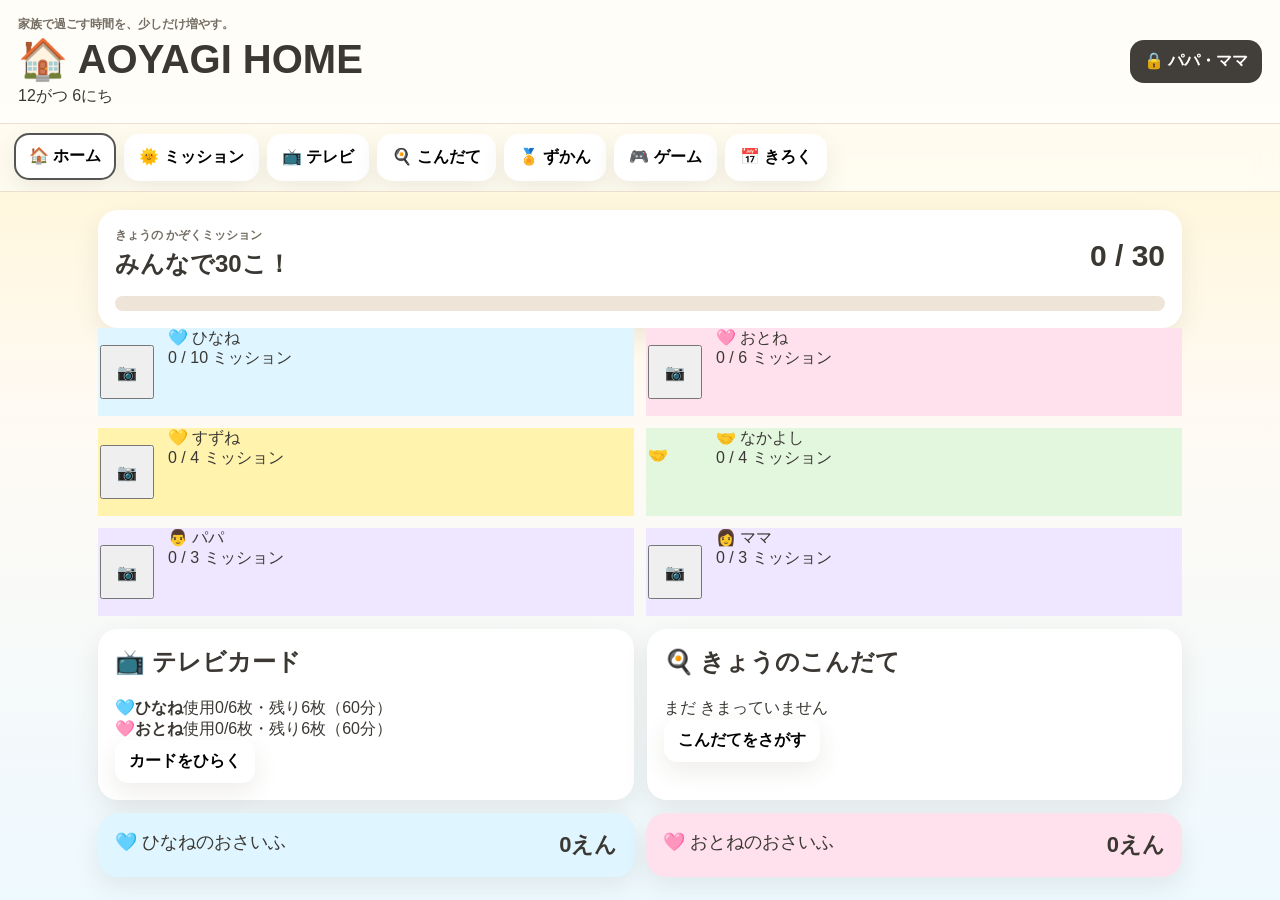
==== commit 1bbb2c85: "Add files via upload" ====
--- a/index.html
+++ b/index.html
@@ -1,4 +1,4 @@
-<!doctype html><html lang="ja"><head><meta charset="utf-8"><meta name="viewport" content="width=device-width,initial-scale=1,viewport-fit=cover"><meta name="theme-color" content="#fff4c8"><meta name="apple-mobile-web-app-capable" content="yes"><title>AOYAGI HOME Ver3.3</title><link rel="manifest" href="manifest.json"><link rel="apple-touch-icon" href="icon-192.png"><style>
+<!doctype html><html lang="ja"><head><meta charset="utf-8"><meta name="viewport" content="width=device-width,initial-scale=1,viewport-fit=cover"><meta name="theme-color" content="#fff4c8"><meta name="apple-mobile-web-app-capable" content="yes"><title>AOYAGI HOME Ver4</title><link rel="manifest" href="manifest.json"><link rel="apple-touch-icon" href="icon-192.png"><style>
 :root{--ink:#3b3833;--muted:#756e64;--line:#eadfce;--shadow:0 9px 24px #4f3d2018;--blue:#dff5ff;--pink:#ffe1ed;--yellow:#fff3ad;--green:#e3f7df;--purple:#eee7ff}*{box-sizing:border-box}body{margin:0;font-family:-apple-system,BlinkMacSystemFont,"Hiragino Sans","Yu Gothic",sans-serif;color:var(--ink);background:linear-gradient(#fff4c8,#fffaf3 45%,#eef9ff);min-height:100vh}button,input,select{font:inherit}button{cursor:pointer}h1{font-size:clamp(25px,4vw,40px);margin:3px 0}h2,h3{margin-top:0}.tiny{font-size:12px;color:var(--muted);font-weight:800}.hidden{display:none!important}header{padding:16px 18px;display:flex;justify-content:space-between;align-items:center;background:#ffffffdc;border-bottom:1px solid var(--line)}.dark{border:0;border-radius:14px;background:#423e39;color:#fff;padding:11px 14px;font-weight:900}nav{display:flex;gap:8px;overflow-x:auto;padding:10px 14px;background:#fff9;position:sticky;top:0;z-index:20;backdrop-filter:blur(10px);border-bottom:1px solid var(--line)}.nav,.childtab{flex:0 0 auto;border:2px solid transparent;border-radius:15px;padding:11px 13px;background:#fff;box-shadow:var(--shadow);font-weight:900}.nav.active,.childtab.active{border-color:#555;transform:translateY(-1px)}main{max-width:1120px;margin:auto;padding:18px}.view{animation:fade .18s}@keyframes fade{from{opacity:.25;transform:translateY(4px)}}.card,.hero,.wallet,.psec{background:#fff;border-radius:20px;box-shadow:var(--shadow);padding:17px}.hero{display:grid;grid-template-columns:1fr auto;gap:12px;align-items:center}.hero h2{margin:4px 0}.bigcount{font-size:30px;font-weight:900}.bar{grid-column:1/-1;height:15px;background:#eee5d8;border-radius:999px;overflow:hidden}.fill{height:100%;width:0;background:linear-gradient(90deg,#6bc8ef,#ff9fc5,#efd45f,#81d083);transition:.3s}.homegrid{display:grid;grid-template-columns:1fr 1fr;gap:13px;margin-top:13px}.progressgrid{display:grid;grid-template-columns:repeat(3,1fr);gap:9px}.mini-progress{padding:11px;border-radius:14px;font-weight:900}.blue{background:var(--blue)}.pink{background:var(--pink)}.yellow{background:var(--yellow)}.green{background:var(--green)}.purple{background:var(--purple)}.roulette{background:linear-gradient(135deg,#fff7ba,#fff)}.roulette-result{min-height:72px;font-size:18px;font-weight:900;padding:10px;background:#fff9;border-radius:14px}.wallets{display:grid;grid-template-columns:1fr 1fr;gap:11px;margin-top:13px}.wallet{font-size:18px}.wallet strong{float:right;font-size:22px}.primary,.soft,.danger{border:0;border-radius:13px;padding:11px 14px;font-weight:900}.primary{background:#397ce7;color:#fff}.soft{background:#fff;box-shadow:var(--shadow)}.danger{background:#d74c4c;color:#fff}.wide{width:100%}.childtabs{display:flex;gap:9px;overflow-x:auto;margin-bottom:15px}.titlebar{display:flex;justify-content:space-between;align-items:center;gap:12px}.badge{background:#fff;padding:10px 14px;border-radius:15px;box-shadow:var(--shadow);font-weight:900}.missiongrid{display:grid;grid-template-columns:1fr 1fr;gap:11px}.mission{display:grid;grid-template-columns:49px 1fr 32px;gap:11px;align-items:center;min-height:92px;border:2px solid transparent;border-radius:19px;padding:14px;background:#fff;text-align:left;box-shadow:var(--shadow)}.mission.hinane{background:linear-gradient(135deg,#fff,#edfbff)}.mission.otone{background:linear-gradient(135deg,#fff,#fff0f6)}.mission.suzune{background:linear-gradient(135deg,#fff,#fff9d3)}.mission.family{background:linear-gradient(135deg,#fff,#effbea)}.mission.papa,.mission.mama{background:linear-gradient(135deg,#fff,#f4efff)}.mission.done{background:#dff6df;border-color:#67b96d;animation:pop .22s}@keyframes pop{50%{transform:scale(1.025)}}.mission.done .txt{text-decoration:line-through}.e{font-size:32px}.kind{display:block;font-size:12px;color:var(--muted);font-weight:800}.txt{font-size:17px;font-weight:900;line-height:1.35}.check{width:30px;height:30px;border:3px solid #d2c7b7;border-radius:50%;display:grid;place-items:center;font-weight:900}.mission.done .check{background:#67b96d;color:#fff;border-color:#67b96d}.actions{display:flex;gap:9px;flex-wrap:wrap;margin-top:15px}.tvselect{display:flex;gap:10px}.person{flex:1;border:3px solid transparent;border-radius:18px;padding:15px;font-weight:900}.person.active{border-color:#444}.timer{text-align:center;font-size:clamp(60px,14vw,112px);font-weight:900;letter-spacing:3px;margin:14px}.center{text-align:center}.tvactions{display:flex;justify-content:center;gap:9px;flex-wrap:wrap}.usagebar{height:13px;background:#eee;border-radius:999px;overflow:hidden}.usagebar>div{height:100%;background:#75bdeb}.formgrid{display:grid;grid-template-columns:1fr 1fr;gap:10px}label{display:block;font-weight:800;margin:9px 0}input,select{width:100%;padding:11px;border:2px solid #ddd2c2;border-radius:11px;margin-top:5px}.checks{display:flex;gap:14px;flex-wrap:wrap}.checks label{font-weight:700}.checks input{width:auto}.recipegrid{display:grid;grid-template-columns:repeat(3,1fr);gap:11px;margin:13px 0}.recipecard{background:#fff;border-radius:18px;padding:15px;box-shadow:var(--shadow)}.tag{display:inline-block;background:#f2ede4;border-radius:999px;padding:4px 7px;font-size:11px;margin:2px}.stampgrid{display:grid;grid-template-columns:repeat(5,1fr);gap:10px}.stampcard{background:#fff;border-radius:17px;padding:12px;text-align:center;box-shadow:var(--shadow);min-height:120px}.stampcard.locked{filter:grayscale(1);opacity:.38}.stampemoji{font-size:38px}.stampname{font-weight:900;font-size:13px}.stampcount{font-weight:900;color:#a46000}.stampcondition{font-size:10px;color:var(--muted);margin-top:4px}.game-menu{display:grid;grid-template-columns:repeat(4,1fr);gap:11px}.gamechoice{border:0;border-radius:18px;padding:16px;background:#fff;box-shadow:var(--shadow);font-size:34px}.gamechoice strong,.gamechoice span{display:block;font-size:15px}.gamechoice span{font-size:11px;color:var(--muted);margin-top:4px}.gamearea{margin-top:13px;min-height:370px;text-align:center;position:relative;overflow:hidden}.balloon{position:absolute;border:0;background:none;font-size:54px}.memorygrid{display:grid;grid-template-columns:repeat(4,1fr);gap:9px;max-width:560px;margin:auto}.memorycard{height:82px;border:0;border-radius:14px;background:#e8ddcd;font-size:35px}.reactionbox{height:235px;width:100%;border:0;border-radius:20px;background:#ddd;font-size:28px;font-weight:900}.reactionbox.ready{background:#86df83}.teacher-wrap{display:grid;grid-template-columns:1fr 1fr;gap:12px}.teacher-panel{padding:16px;border-radius:20px;min-height:280px}.choicegrid{display:grid;grid-template-columns:repeat(3,1fr);gap:9px}.colorchoice,.numberchoice,.targetchoice{border:3px solid transparent;border-radius:15px;padding:13px;font-weight:900;background:#fff;box-shadow:0 4px 12px #0001}.targetchoice{font-size:24px;min-height:68px}.targetchoice.wrong{animation:shake .25s}@keyframes shake{25%{transform:translateX(-5px)}75%{transform:translateX(5px)}}.calhead{display:flex;justify-content:center;align-items:center;gap:15px}.calhead button{border:0;background:#fff;border-radius:11px;padding:9px 13px;box-shadow:var(--shadow)}.week,.calendar{display:grid;grid-template-columns:repeat(7,1fr);gap:7px}.week span{text-align:center;font-size:12px;color:var(--muted);font-weight:800;padding:7px}.day{min-height:76px;border:0;border-radius:14px;background:#fff;box-shadow:0 5px 13px #4f3d2015;padding:8px;display:flex;flex-direction:column;align-items:flex-start}.day.blank{visibility:hidden}.day.today{outline:3px solid #74aef0}.day.full{background:#fff2a9}.day.some{background:#edf8ff}.marks{margin-top:auto}.popup{position:fixed;inset:0;background:#0008;display:grid;place-items:center;z-index:100;padding:20px}.popupcard{background:#fff;border-radius:24px;padding:25px;text-align:center;max-width:390px;width:100%;box-shadow:0 25px 80px #0006}.popupemoji{font-size:72px}dialog{border:0;border-radius:22px;width:min(760px,calc(100% - 20px));max-height:94vh;padding:0;box-shadow:0 20px 70px #0005}dialog::backdrop{background:#251f1a99}.dlg{padding:22px;overflow:auto;max-height:94vh}.close{float:right;border:0;border-radius:50%;width:36px;height:36px}.parent-tabs{display:flex;gap:7px;overflow-x:auto;margin:12px 0}.ptab{flex:0 0 auto;border:0;border-radius:12px;padding:9px;background:#eee;font-weight:900}.ptab.active{background:#397ce7;color:#fff}.psec{box-shadow:none;border:1px solid var(--line);margin-top:12px}.notice{background:#fff6cb;border-radius:13px;padding:11px;font-weight:800}.migration-result{white-space:pre-wrap;background:#f6f4ef;padding:12px;border-radius:12px;font-size:13px}.error{color:#c42d2d;font-weight:900}#confetti{position:fixed;inset:0;width:100%;height:100%;pointer-events:none;z-index:110}@media(max-width:820px){.homegrid,.missiongrid,.recipegrid,.game-menu{grid-template-columns:1fr}.progressgrid{grid-template-columns:1fr 1fr}.wallets,.formgrid,.teacher-wrap{grid-template-columns:1fr}.stampgrid{grid-template-columns:repeat(3,1fr)}.memorygrid{grid-template-columns:repeat(3,1fr)}}
 
 /* Ver3.2 */
@@ -80,6 +80,33 @@
   #homeProfiles .profilephoto,#homeProfiles .photobutton{width:48px!important;height:48px!important}
   #homeProfiles .profilename{font-size:15px!important}
   #homeProfiles .profileprogress{font-size:12px!important}
+}
+
+/* Ver4 */
+#homeProfiles .profilecard{
+  grid-template-columns:58px minmax(0,1fr)!important;
+  column-gap:12px!important;
+  overflow:hidden!important;
+  min-height:88px!important;
+}
+#homeProfiles .profilecard>div:first-child{width:58px;min-width:58px;display:flex;align-items:center;justify-content:center}
+#homeProfiles .profilephoto,#homeProfiles .photobutton{width:54px!important;height:54px!important;min-width:54px!important}
+#homeProfiles .profile-main{min-width:0!important;overflow:hidden!important}
+#homeProfiles .profilename,#homeProfiles .profileprogress{white-space:normal!important;overflow-wrap:anywhere!important;line-height:1.25}
+.game-player{display:flex;gap:10px;justify-content:center;margin:12px 0;flex-wrap:wrap}
+.game-player button{border:2px solid #ddd2c2;background:#fff;border-radius:14px;padding:11px 17px;font-weight:900}
+.game-player button.active{background:#397ce7;color:#fff;border-color:#397ce7}
+.weekly-ranking{margin-top:14px}
+.rank-columns{display:grid;grid-template-columns:1fr 1fr;gap:12px}
+.rank-card{background:#fff;border-radius:16px;padding:13px;box-shadow:var(--shadow)}
+.rank-card h3{margin:0 0 8px}
+.rank-row{display:flex;justify-content:space-between;padding:7px 4px;border-bottom:1px solid #eee}
+.rank-row:last-child{border-bottom:0}
+@media(max-width:650px){
+ #homeProfiles .profilecard{grid-template-columns:46px minmax(0,1fr)!important;column-gap:8px!important}
+ #homeProfiles .profilecard>div:first-child{width:46px;min-width:46px}
+ #homeProfiles .profilephoto,#homeProfiles .photobutton{width:44px!important;height:44px!important;min-width:44px!important}
+ .rank-columns{grid-template-columns:1fr}
 }
 </style></head><body><canvas id="confetti"></canvas><header><div><div class="tiny">家族で過ごす時間を、少しだけ増やす。</div><h1>🏠 AOYAGI HOME</h1><div id="dateText"></div></div><button class="dark" id="parentBtn">🔒 パパ・ママ</button></header><nav><button class="nav active" data-view="home">🏠 ホーム</button><button class="nav" data-view="missions">🌞 ミッション</button><button class="nav" data-view="tv">📺 テレビ</button><button class="nav" data-view="menu">🍳 こんだて</button><button class="nav" data-view="stamps">🏅 ずかん</button><button class="nav" data-view="games">🎮 ゲーム</button><button class="nav" data-view="calendar">📅 きろく</button></nav><main>
 <section id="home" class="view"><section class="hero"><div><div class="tiny">きょうの かぞくミッション</div><h2>みんなで30こ！</h2></div><div class="bigcount" id="familyTotal">0 / 30</div><div class="bar"><div class="fill" id="familyFill"></div></div></section>
@@ -123,14 +150,16 @@
 </div>
 </section>
 <section id="stamps" class="view hidden"><div class="titlebar"><div><div class="tiny">普通シールは何枚でも集まります</div><h2>🏅 スタンプずかん</h2></div><div class="badge" id="stampSummary"></div></div><div class="stampgrid" id="stampGrid"></div></section>
-<section id="games" class="view hidden"><div class="game-menu"><button class="gamechoice" data-game="balloon">🎈<strong>ふうせん</strong><span>20秒タップ</span></button><button class="gamechoice" data-game="memory">🧠<strong>えあわせ</strong><span>6ペア</span></button><button class="gamechoice" data-game="reaction">⚡<strong>はやおし</strong><span>秒で表示</span></button><button class="gamechoice" data-game="teacher">👭<strong>おねえちゃん先生</strong><span>色＋算数</span></button></div><section class="card gamearea" id="gameArea"><h2>🎮 ミニゲーム</h2><p>あそびたいゲームをえらんでね。</p></section></section>
+<section id="games" class="view hidden">
+<div class="game-player"><strong>だれがあそぶ？</strong><button class="active" data-game-player="hinane">🩵ひなね</button><button data-game-player="otone">🩷おとね</button></div>
+<div class="game-menu"><button class="gamechoice" data-game="balloon">🎈<strong>ふうせん</strong><span>20秒タップ</span></button><button class="gamechoice" data-game="memory">🧠<strong>えあわせ</strong><span>6ペア</span></button><button class="gamechoice" data-game="reaction">⚡<strong>はやおし</strong><span>秒で表示</span></button><button class="gamechoice" data-game="teacher">👭<strong>おねえちゃん先生</strong><span>色＋算数</span></button></div><section class="card gamearea" id="gameArea"><h2>🎮 ミニゲーム</h2><p>あそびたいゲームをえらんでね。</p></section><section class="card weekly-ranking" id="weeklyRanking"><h2>🏆 こんしゅうのTOP3</h2><div id="rankingBody"></div></section></section>
 <section id="calendar" class="view hidden"><div class="calhead"><button id="prevMonth">◀</button><h2 id="monthTitle"></h2><button id="nextMonth">▶</button></div><div class="week"><span>にち</span><span>げつ</span><span>か</span><span>すい</span><span>もく</span><span>きん</span><span>ど</span></div><div class="calendar" id="calendarGrid"></div><section class="card" id="calendarDetail">ひづけをおすと、きろくがみられます。</section></section></main>
-<div class="popup hidden" id="popup"><div class="popupcard"><div class="popupemoji" id="popupEmoji">⭐</div><h2 id="popupTitle"></h2><p id="popupText"></p><button class="primary" id="popupClose">OK</button></div></div><div class="popup hidden" id="usagePopup"><div class="popupcard"><div class="popupemoji">⏰</div><h2>こうたいの じかんだよ</h2><p>5ふん つかったよ。ほかの人にかわるか、画面をおしまいにしよう。</p><button class="primary" id="usageClose">わかった！</button></div></div>
+<div class="popup hidden" id="popup"><div class="popupcard"><div class="popupemoji" id="popupEmoji">⭐</div><h2 id="popupTitle"></h2><p id="popupText"></p><button class="primary" id="popupClose">OK</button></div></div><div class="popup hidden" id="usagePopup"><div class="popupcard"><div class="popupemoji">⏰</div><h2>こうたいの じかんだよ</h2><p>7ふん つかったよ。ほかの人にかわるか、画面をおしまいにしよう。</p><button class="primary" id="usageClose">わかった！</button></div></div>
 <dialog id="parentDialog"><form method="dialog" class="dlg"><button class="close" value="cancel">✕</button><div id="loginPane"><h2>🔒 パパ・ママモード</h2><input id="pinInput" type="password" inputmode="numeric" maxlength="6" placeholder="あいことば"><button type="button" class="primary wide" id="loginBtn">はいる</button><p class="error" id="pinError"></p></div><div id="parentPane" class="hidden"><h2>⚙️ パパ・ママ設定</h2><div class="parent-tabs"><button type="button" class="ptab active" data-pview="familySet">家族</button><button type="button" class="ptab" data-pview="tvSet">テレビ</button><button type="button" class="ptab" data-pview="growthSet">成長</button><button type="button" class="ptab" data-pview="dataSet">データ</button><button type="button" class="ptab" data-pview="pinSet">PIN</button></div><section id="familySet" class="pview psec"><h3>👨‍👩‍👧 家族設定</h3><div class="formgrid"><label>ひなね 年齢<input id="ageH" type="number" min="0" max="18"></label><label>ひなね 学年<select id="gradeH"><option value="pre">未就学</option><option value="1">小学1年</option><option value="2">小学2年</option><option value="3">小学3年以上</option></select></label><label>おとね 年齢<input id="ageO" type="number" min="0" max="18"></label><label>おとね 段階<select id="gradeO"><option value="pre">未就学</option><option value="1">小学1年</option><option value="2">小学2年以上</option></select></label><label>すずね 年齢<input id="ageS" type="number" min="0" max="18"></label><label>ミッション更新時刻<select id="resetHour"><option value="0">0時</option><option value="5">朝5時</option></select></label></div><button type="button" class="primary" id="saveFamily">保存</button><hr><h3>📷 今日の写真</h3><p class="tiny">撮り直したい人だけ写真を消してください。通常画面では1日1回だけ撮れます。</p><div class="photo-parent-grid" id="photoParentControls"></div></section><section id="tvSet" class="pview psec hidden"><h3>📺 テレビ設定</h3><label>カード1枚<select id="cardMinutes"><option value="10">10分</option></select></label><label>1日の上限<select id="dailyCards"><option value="6">6枚（60分）</option></select></label><label><input id="soundEnabled" type="checkbox">音・読み上げを使う</label><label><input id="usageReminder" type="checkbox">5分で交代を知らせる</label><button type="button" class="primary" id="saveTvSet">保存</button></section><section id="growthSet" class="pview psec hidden"><h3>🌱 成長データ</h3><div id="growthInfo"></div><p class="tiny">「おねえちゃん先生」の20問連続正解は子ども画面には表示されません。間違えると0に戻ります。</p></section><section id="dataSet" class="pview psec hidden"><h3>💾 データ管理</h3><div class="notice">データ移行・バックアップ・初期化は、この画面からだけ実行できます。</div><button type="button" class="primary wide" id="detectOld" style="margin-top:10px">旧バージョンのデータを調べる</button><div class="migration-result" id="migrationResult">まだ調べていません。</div><button type="button" class="primary wide" id="migrateOld">見つかった旧データを引き継ぐ</button><button type="button" class="soft wide" id="exportData" style="margin-top:10px">バックアップを書き出す</button><label>バックアップを復元<input type="file" id="importFile" accept="application/json"></label><button type="button" class="danger wide" id="resetAll">すべてのデータを初期化</button></section><section id="pinSet" class="pview psec hidden"><h3>🔐 PIN変更</h3><input id="newPin" type="password" inputmode="numeric" maxlength="6" placeholder="新しいPIN（4〜6桁）"><button type="button" class="primary" id="savePin">変更する</button></section><section class="psec"><h3>💰 おさいふ</h3><select id="spendPerson"><option value="hinane">ひなね</option><option value="otone">おとね</option></select><input id="spendAmount" type="number" min="0" step="10" placeholder="つかった金額"><button type="button" class="primary" id="spendBtn">へらす</button></section></div></form></dialog>
 <script>
 const $=id=>document.getElementById(id),pad=n=>String(n).padStart(2,'0'),now=()=>new Date(),dateKey=d=>`${d.getFullYear()}-${pad(d.getMonth()+1)}-${pad(d.getDate())}`,TODAY=()=>dateKey(now());
 const read=(k,f)=>{try{return JSON.parse(localStorage.getItem(k))??f}catch{return f}},write=(k,v)=>localStorage.setItem(k,JSON.stringify(v)),shuffle=a=>{let x=[...a];for(let i=x.length-1;i>0;i--){let j=Math.floor(Math.random()*(i+1));[x[i],x[j]]=[x[j],x[i]]}return x};
-const KEY={settings:'ah3_settings',profiles:'ah3_profiles',wallet:c=>`ah3_wallet_${c}`,tasks:(p,d=TODAY())=>`ah3_tasks_${d}_${p}`,done:(p,d=TODAY())=>`ah3_done_${d}_${p}`,reward:(p,d=TODAY())=>`ah3_reward_${d}_${p}`,roulette:d=>`ah3_roulette_${d||TODAY()}`,tv:d=>`ah3_tv_${d||TODAY()}`,dinner:d=>`ah3_dinner_${d||TODAY()}`,history:'ah3_history',stamps:'ah3_stamps',stats:'ah3_stats',favorites:'ah3_favorites',teacher:'ah3_teacher',pin:'ah3_pin',photo:(p,d=TODAY())=>`ah3_photo_${d}_${p}`,recipeOptions:'ah32_recipe_options',familyRecipes:'ah32_family_recipes'};
+const KEY={settings:'ah3_settings',profiles:'ah3_profiles',wallet:c=>`ah3_wallet_${c}`,tasks:(p,d=TODAY())=>`ah3_tasks_${d}_${p}`,done:(p,d=TODAY())=>`ah3_done_${d}_${p}`,reward:(p,d=TODAY())=>`ah3_reward_${d}_${p}`,roulette:d=>`ah3_roulette_${d||TODAY()}`,tv:d=>`ah3_tv_${d||TODAY()}`,dinner:d=>`ah3_dinner_${d||TODAY()}`,history:'ah3_history',stamps:'ah3_stamps',stats:'ah3_stats',favorites:'ah3_favorites',teacher:'ah3_teacher',pin:'ah3_pin',photo:(p,d=TODAY())=>`ah3_photo_${d}_${p}`,recipeOptions:'ah32_recipe_options',familyRecipes:'ah32_family_recipes',gameScores:'ah4_game_scores'};
 const defaults={settings:{cardMinutes:10,dailyCards:6,sound:true,usageReminder:true,resetHour:5},profiles:{hinane:{age:7,grade:'1'},otone:{age:4,grade:'pre'},suzune:{age:0,grade:'pre'}},stats:{missions:0,fullDays:0,family:0,papa:0,mama:0,cooking:0,games:0,tv:0},teacher:{olderLevel:1,youngerLevel:1,olderStreak:0,youngerStreak:0}};
 function cfg(){return {...defaults.settings,...read(KEY.settings,{})}}function profiles(){return {...defaults.profiles,...read(KEY.profiles,{})}}function stats(){return {...defaults.stats,...read(KEY.stats,{})}}function teacher(){return {...defaults.teacher,...read(KEY.teacher,{})}}
 const PERSON={hinane:{name:'ひなね',emoji:'🩵',goal:10},otone:{name:'おとね',emoji:'🩷',goal:6},suzune:{name:'すずね',emoji:'💛',goal:4},family:{name:'なかよし',emoji:'🤝',goal:4},papa:{name:'パパ',emoji:'👨',goal:3},mama:{name:'ママ',emoji:'👩',goal:3}};
@@ -149,7 +178,7 @@
 (s.rare||[]).length>=15,totalNormal>=500,st.fullDays>=30,st.missions>=700,st.games>=60,(s.rare||[]).length>=20];
 checks.forEach((ok,i)=>{if(ok&&!s.rare.includes(i))s.rare.push(i)});saveStampData(s)}
 let currentPerson='hinane',calendarCursor=new Date(now().getFullYear(),now().getMonth(),1),tvSelected=null,tvTick=null,audioCtx=null,usageTimer=null;
-function showView(id){if(id!=='games'&&typeof cleanupGame==='function')cleanupGame();document.querySelectorAll('.view').forEach(v=>v.classList.add('hidden'));$(id).classList.remove('hidden');document.querySelectorAll('.nav').forEach(b=>b.classList.toggle('active',b.dataset.view===id));if(id==='stamps')renderStamps();if(id==='calendar')renderCalendar();if(id==='menu')renderFavorites()}document.querySelectorAll('.nav').forEach(b=>b.onclick=()=>showView(b.dataset.view));document.querySelectorAll('[data-go]').forEach(b=>b.onclick=()=>showView(b.dataset.go));
+function showView(id){if(id!=='games'&&typeof cleanupGame==='function')cleanupGame();document.querySelectorAll('.view').forEach(v=>v.classList.add('hidden'));$(id).classList.remove('hidden');document.querySelectorAll('.nav').forEach(b=>b.classList.toggle('active',b.dataset.view===id));if(id==='stamps')renderStamps();if(id==='calendar')renderCalendar();if(id==='menu')renderFavorites();if(id==='games')renderWeeklyRanking()}document.querySelectorAll('.nav').forEach(b=>b.onclick=()=>showView(b.dataset.view));document.querySelectorAll('[data-go]').forEach(b=>b.onclick=()=>showView(b.dataset.go));
 function photoPeople(){return['hinane','otone','suzune','papa','mama']}
 function photoFor(p,d=TODAY()){return localStorage.getItem(KEY.photo(p,d))}
 function renderProfiles(){let colors={hinane:'blue',otone:'pink',suzune:'yellow',family:'green',papa:'purple',mama:'purple'};$('homeProfiles').innerHTML=Object.keys(PERSON).map(p=>{let ph=photoPeople().includes(p)?photoFor(p):null;let photo=photoPeople().includes(p)?(ph?`<img class="profilephoto" src="${ph}" alt="${PERSON[p].name}の今日の写真" data-photo-view="${p}">`:`<button class="photobutton" data-photo="${p}" aria-label="${PERSON[p].name}の写真を撮る">📷</button>`):`<div class="photobutton">🤝</div>`;return`<article class="profilecard ${colors[p]}" data-profile-card="${p}"><div>${photo}</div><div class="profile-main"><div class="profilename">${PERSON[p].emoji} ${PERSON[p].name}</div><div class="profileprogress">${progress(p)} / ${PERSON[p].goal} ミッション</div></div></article>`}).join('');
@@ -169,7 +198,7 @@
 $('tvReturn').onclick=()=>{let r=tvRec();if(!tvSelected)return showPopup('📺','だれのカード？','ひなねか おとねをえらんでね');if(r[tvSelected].cards<=0)return showPopup('↩','もどせません','まだカードを使っていません');r[tvSelected].cards--;r[tvSelected].history.pop();saveTv(r);showPopup('↩','カードを1まい もどしたよ',`${PERSON[tvSelected].name}は あと${cfg().dailyCards-r[tvSelected].cards}まい`);renderAll()};
 
 function norm(s){return(s||'').trim().toLowerCase().replace(/\s+/g,'')}
-let recipeSelections={main:[],veg:[],staple:['ごはん'],season:['指定なし'],flavor:['指定なし']};
+let recipeSelections={main:[],veg:[],staple:['指定なし'],season:['指定なし'],flavor:['指定なし']};
 let recipeEditCategory=null;
 function recipeOptions(){let saved=read(KEY.recipeOptions,null);if(!saved)return JSON.parse(JSON.stringify(defaultRecipeOptions));let out={};Object.keys(defaultRecipeOptions).forEach(k=>{out[k]=Array.isArray(saved[k])?[...saved[k]]:[...defaultRecipeOptions[k]];defaultRecipeOptions[k].forEach(x=>{if(!out[k].some(y=>y[0]===x[0]))out[k].push(x)})});return out}
 function saveRecipeOptions(x){write(KEY.recipeOptions,x)}
@@ -239,16 +268,23 @@
  document.querySelectorAll('[data-family-edit]').forEach(b=>b.onclick=()=>{let idx=Number(b.dataset.familyEdit),a=familyRecipeData(),r=a[idx],name=prompt('料理名',r.name);if(!name)return;r.name=name;r.memo=prompt('メモ',r.memo||'')||'';r.steps=r.memo;r.rating=Number(prompt('家族評価 1〜5',r.rating||5))||r.rating;write(KEY.familyRecipes,a);renderFamilyRecipes();renderRecipeResults()});
 }
 $('recipeSearch').onclick=renderRecipeResults;
-$('clearRecipeFilters').onclick=()=>{recipeSelections={main:[],veg:[],staple:['ごはん'],season:['指定なし'],flavor:['指定なし']};$('freeIngredients').value='';renderRecipeSelectors();renderRecipeResults()};
+$('clearRecipeFilters').onclick=()=>{recipeSelections={main:[],veg:[],staple:['指定なし'],season:['指定なし'],flavor:['指定なし']};$('freeIngredients').value='';renderRecipeSelectors();renderRecipeResults()};
 function renderDinner(){let d=read(KEY.dinner(),null);$('homeDinner').textContent=d?`きょうは「${d[0]}」`:'まだ きまっていません'}
 function renderFavorites(){renderRecipeSelectors();renderRecipeResults();renderFamilyRecipes()}
 function renderStamps(){evaluateRare();let s=stampData(),normalTotal=Object.values(s.normal).reduce((a,b)=>a+b,0);$('stampSummary').textContent=`${normalTotal}枚＋レア${s.rare.length}`;$('stampGrid').innerHTML=normalStamps.map((x,i)=>{let n=s.normal[i]||0;return`<div class="stampcard ${n?'':'locked'}"><div class="stampemoji">${n?x[0]:'❓'}</div><div class="stampname">${n?x[1]:'？？？'}</div><div class="stampcount">${n?`× ${n}`:''}</div></div>`}).join('')+rareStamps.map((x,i)=>`<div class="stampcard ${s.rare.includes(i)?'':'locked'}"><div class="stampemoji">${s.rare.includes(i)?x[0]:'❓'}</div><div class="stampname">${s.rare.includes(i)?x[1]:'？？？'}</div><div class="stampcondition">${x[2]}</div></div>`).join('')}
+
+let currentGamePlayer='hinane',currentGameType=null,currentGameStartAt=0;
+function weekKey(){let d=new Date(),shift=new Date(d.getTime()-5*3600000),day=(shift.getDay()+6)%7,monday=new Date(shift);monday.setDate(shift.getDate()-day);return`${monday.getFullYear()}-${pad(monday.getMonth()+1)}-${pad(monday.getDate())}`}
+function gameScores(){let x=read(KEY.gameScores,{week:weekKey(),scores:{}});if(x.week!==weekKey())x={week:weekKey(),scores:{}};return x}
+function saveGameScore(game,player,value,display,meta={}){let x=gameScores(),k=`${game}_${player}`;x.scores[k]=x.scores[k]||[];x.scores[k].push({value,display,time:Date.now(),...meta});x.scores[k].sort((a,b)=>game==='reaction'?a.value-b.value:b.value-a.value);x.scores[k]=x.scores[k].slice(0,3);write(KEY.gameScores,x);renderWeeklyRanking(game)}
+function renderWeeklyRanking(game=currentGameType||'balloon'){let x=gameScores(),title={balloon:'🎈ふうせん',memory:'🧠えあわせ',reaction:'⚡はやおし',teacher:'👭おねえちゃん先生'}[game]||'🎮ゲーム';$('weeklyRanking').querySelector('h2').textContent=`🏆 ${title} こんしゅうのTOP3`;let people=game==='teacher'?['family']:['hinane','otone'];$('rankingBody').innerHTML=`<div class="rank-columns">${people.map(p=>{let arr=x.scores[`${game}_${p}`]||[],name=p==='family'?'🩵🩷ふたり':`${PERSON[p].emoji}${PERSON[p].name}`;return`<div class="rank-card"><h3>${name}</h3>${arr.length?arr.map((r,i)=>`<div class="rank-row"><strong>${['🥇','🥈','🥉'][i]}</strong><span>${r.display}</span></div>`).join(''):'<p class="tiny">まだ記録がありません</p>'}</div>`}).join('')}</div>`}
+document.querySelectorAll('[data-game-player]').forEach(b=>b.onclick=()=>{currentGamePlayer=b.dataset.gamePlayer;document.querySelectorAll('[data-game-player]').forEach(x=>x.classList.toggle('active',x===b));renderWeeklyRanking()});
 function gameComplete(text){gameRunning=false;if(pendingUsageReminder){pendingUsageReminder=false;setTimeout(showUsageReminder,300)}let st=stats();st.games++;write(KEY.stats,st);giveNormal();burst();showPopup('🎮','ゲームクリア！',text)}
 let activeGameCleanup=null,gameRunning=false,pendingUsageReminder=false;
 function cleanupGame(){if(activeGameCleanup){activeGameCleanup();activeGameCleanup=null}}
 document.querySelectorAll('[data-game]').forEach(b=>b.onclick=()=>showGameStart(b.dataset.game));
-function showGameStart(g){cleanupGame();let info={balloon:['🎈','ふうせんスコア','高い点のマークをねらおう。ドクロは押さないでね！'],memory:['🧠','えあわせ','最初の5秒で場所を覚えよう。ミスは5回まで！'],reaction:['⚡','はやおし','緑になったらすぐ押そう。'],teacher:['👭','おねえちゃん先生','色クイズと算数を二人でクリアしよう。']}[g];let levels=g==='memory'?`<div class="memory-options"><button class="memory-level ${selectedMemoryPairs===6?'selected':''}" data-memory-pairs="6">かんたん<br>6ペア</button><button class="memory-level ${selectedMemoryPairs===8?'selected':''}" data-memory-pairs="8">ふつう<br>8ペア</button><button class="memory-level ${selectedMemoryPairs===10?'selected':''}" data-memory-pairs="10">むずかしい<br>10ペア</button></div>`:'';$('gameArea').innerHTML=`<div class="startpanel"><div><div class="popupemoji">${info[0]}</div><h2>${info[1]}</h2><p>${info[2]}</p>${levels}<button class="primary" id="gameStartBtn">START</button></div></div>`;document.querySelectorAll('[data-memory-pairs]').forEach(b=>b.onclick=()=>{selectedMemoryPairs=Number(b.dataset.memoryPairs);showGameStart('memory')});$('gameStartBtn').onclick=()=>startGame(g)}
-function startGame(g){gameRunning=true;if(g==='balloon')balloonGame();if(g==='memory')memoryGame();if(g==='reaction')reactionGame();if(g==='teacher')teacherGameStart()}
+function showGameStart(g){cleanupGame();currentGameType=g;renderWeeklyRanking(g);let info={balloon:['🎈','ふうせんスコア','高い点のマークをねらおう。ドクロは押さないでね！'],memory:['🧠','えあわせ','最初の5秒で場所を覚えよう。ミスは5回まで！'],reaction:['⚡','はやおし','緑になったらすぐ押そう。'],teacher:['👭','おねえちゃん先生','色クイズと算数を二人でクリアしよう。']}[g];let levels=g==='memory'?`<div class="memory-options"><button class="memory-level ${selectedMemoryPairs===6?'selected':''}" data-memory-pairs="6">かんたん<br>6ペア</button><button class="memory-level ${selectedMemoryPairs===8?'selected':''}" data-memory-pairs="8">ふつう<br>8ペア</button><button class="memory-level ${selectedMemoryPairs===10?'selected':''}" data-memory-pairs="10">むずかしい<br>10ペア</button></div>`:'';$('gameArea').innerHTML=`<div class="startpanel"><div><div class="popupemoji">${info[0]}</div><h2>${info[1]}</h2><p>${info[2]}</p>${levels}<button class="primary" id="gameStartBtn">START</button></div></div>`;document.querySelectorAll('[data-memory-pairs]').forEach(b=>b.onclick=()=>{selectedMemoryPairs=Number(b.dataset.memoryPairs);showGameStart('memory')});$('gameStartBtn').onclick=()=>startGame(g)}
+function startGame(g){gameRunning=true;currentGameType=g;currentGameStartAt=performance.now();if(g==='balloon')balloonGame();if(g==='memory')memoryGame();if(g==='reaction')reactionGame();if(g==='teacher')teacherGameStart()}
 function balloonGame(){cleanupGame();gameRunning=true;let score=0,time=20,ended=false,spawnTimers=[],items=[
 {e:'🎈',p:1,w:35},{e:'🫧',p:2,w:25},{e:'⭐',p:3,w:18},{e:'💎',p:5,w:10,rare:true},{e:'👑',p:8,w:5,rare:true},{e:'☠️',p:-5,w:7}];
 $('gameArea').innerHTML=`<h2>🎈 ふうせんスコア</h2><div class="scorelegend"><span>🎈+1</span><span>🫧+2</span><span>⭐+3</span><span>💎+5</span><span>👑+8</span><span>☠️−5</span></div><p>のこり <strong id="gt">20</strong>びょう　スコア <strong id="gs">0</strong></p><div id="field" style="position:relative;height:340px;overflow:hidden;border-radius:18px;background:linear-gradient(#eefaff,#fff9e8)"></div>`;
@@ -262,9 +298,9 @@
    let f=document.createElement('span');f.className='floating-score';f.textContent=(item.p>0?'+':'')+item.p;f.style.left=b.style.left;f.style.top=b.style.top;f.style.color=item.p<0?'#c72d2d':'#246fd1';field.appendChild(f);setTimeout(()=>f.remove(),600);remove();spawn()};
  field.appendChild(b);spawnTimers.push(setTimeout(remove,2000))
 }
-for(let i=0;i<5;i++)setTimeout(spawn,i*70);
-let spawnLoop=setInterval(()=>{spawn();if(Math.random()<.45)spawn()},360);
-let clock=setInterval(()=>{time--;$('gt').textContent=time;if(time<=0){ended=true;gameRunning=false;clearInterval(clock);clearInterval(spawnLoop);spawnTimers.forEach(clearTimeout);field.innerHTML='';if(pendingUsageReminder){pendingUsageReminder=false;showUsageReminder()}score>=25?gameComplete(`${score}てん！`):showPopup('🎈','もういっかい！',`${score}てん。25てんでクリア！`)}},1000);
+for(let i=0;i<3;i++)setTimeout(spawn,i*100);
+let spawnLoop=setInterval(()=>{spawn();if(Math.random()<.20)spawn()},500);
+let clock=setInterval(()=>{time--;$('gt').textContent=time;if(time<=0){ended=true;gameRunning=false;clearInterval(clock);clearInterval(spawnLoop);spawnTimers.forEach(clearTimeout);field.innerHTML='';if(pendingUsageReminder){pendingUsageReminder=false;showUsageReminder()}saveGameScore('balloon',currentGamePlayer,score,`${score}てん`);score>=25?gameComplete(`${score}てん！`):showPopup('🎈','もういっかい！',`${score}てん。25てんでクリア！`)}},1000);
 activeGameCleanup=()=>{ended=true;gameRunning=false;clearInterval(clock);clearInterval(spawnLoop);spawnTimers.forEach(clearTimeout)}}
 let selectedMemoryPairs=6;
 function memoryGame(){cleanupGame();let pairs=selectedMemoryPairs,iconPool=['🍎','🐶','🌟','🚗','🎀','🍉','🐼','🍓','🚀','🦋'],icons=shuffle(iconPool.slice(0,pairs).flatMap(x=>[x,x])),open=[],matched=0,mistakes=0,locked=true,preview=5;
@@ -272,9 +308,9 @@
 icons.forEach((x,i)=>{let b=document.createElement('button');b.className='memorycard preview';b.textContent=x;b.dataset.icon=x;b.dataset.index=i;$('mg').appendChild(b)});
 let previewTimer=setInterval(()=>{preview--;$('previewCount').textContent=Math.max(0,preview);if(preview<=0){clearInterval(previewTimer);locked=false;document.querySelectorAll('.memorycard').forEach(b=>{b.textContent='❓';b.classList.remove('preview')})}},1000);
 activeGameCleanup=()=>clearInterval(previewTimer);
-document.querySelectorAll('.memorycard').forEach(b=>b.onclick=()=>{let i=Number(b.dataset.index);if(locked||open.includes(i)||b.dataset.done)return;b.textContent=icons[i];open.push(i);if(open.length===2){locked=true;let[a,c]=open,bs=document.querySelectorAll('.memorycard');if(icons[a]===icons[c]){bs[a].dataset.done=bs[c].dataset.done='1';matched++;open=[];locked=false;if(matched===pairs){let stars=mistakes<=1?'⭐⭐⭐':mistakes<=3?'⭐⭐':'⭐';gameComplete(`${pairs}ペア クリア！ ${stars}`)}}else{mistakes++;$('memoryMistakes').textContent=mistakes;if(mistakes>=5){setTimeout(()=>{gameRunning=false;showPopup('🧠','ゲームオーバー','ミスが5回になったよ。もう一度おぼえて挑戦しよう！');showGameStart('memory')},700);return}setTimeout(()=>{bs[a].textContent=bs[c].textContent='❓';open=[];locked=false},700)}}})}
-function reactionGame(){cleanupGame();$('gameArea').innerHTML='<h2>⚡はやおし</h2><p>みどりになったらタップ！</p><button class="reactionbox" id="rb">まだだよ…</button>';let b=$('rb'),ready=false,start=0,t=setTimeout(()=>{ready=true;start=performance.now();b.classList.add('ready');b.textContent='いまだ！'},1200+Math.random()*2500);activeGameCleanup=()=>clearTimeout(t);b.onclick=()=>{if(!ready){clearTimeout(t);showPopup('⚡','はやすぎ！','みどりになってからね')}else{let sec=(performance.now()-start)/1000;sec<0.9?gameComplete(`${sec.toFixed(2)}びょう！`):showPopup('⚡','おしい！',`${sec.toFixed(2)}びょう。0.90びょうより はやく！`)}}}
-const colorQuiz=[['🍎','りんご',0],['🍌','バナナ',1],['🥦','ブロッコリー',2],['🚒','しょうぼうしゃ',0],['🍆','なす',4],['🥕','にんじん',5],['☁️','くも',6],['🐸','かえる',2],['🍫','チョコレート',7],['🌞','たいよう',1]],colors=[['あか','#ef5757'],['きいろ','#f3cf3f'],['みどり','#62b968'],['あお','#5b9fe8'],['むらさき','#9b72cf'],['オレンジ','#ee963e'],['しろ','#f7f7f7'],['ちゃいろ','#946a45'],['ピンク','#ee8eb2'],['くろ','#333']];let tq=null;function teacherGameStart(){tq={round:0,phase:'color'};nextTeacherRound()}function makeMath(level){let max=level===1?5:level===2?10:10,a=1+Math.floor(Math.random()*max),b=1+Math.floor(Math.random()*max),sub=Math.random()<.4;if(sub&&b>a)[a,b]=[b,a];let ans=sub?a-b:a+b;if(ans>10)return makeMath(level);return{q:`${a} ${sub?'−':'＋'} ${b}`,ans}}function nextTeacherRound(){if(tq.round>=5)return gameComplete('ふたりで5もん クリア！');let t=teacher(),cq=colorQuiz[Math.floor(Math.random()*colorQuiz.length)];if(Math.random()<.2)cq=['👕','きょうの おとねの ふく',null];tq={...tq,cq,color:null,math:makeMath(t.olderLevel),answer:null,phase:'color'};renderTeacher()}function renderTeacher(){let t=teacher();$('gameArea').innerHTML=`<h2>👭 おねえちゃん先生　${tq.round+1}/5</h2><div class="teacher-wrap"><div class="teacher-panel blue" id="olderPanel"></div><div class="teacher-panel pink" id="youngerPanel"></div></div>`;let o=$('olderPanel'),y=$('youngerPanel');if(tq.phase==='color'){o.innerHTML=`<h3>🩵 おねえちゃんのばん</h3><p>${tq.cq[0]} ${tq.cq[1]}の いろは？</p><div class="choicegrid">${colors.map((c,i)=>`<button class="colorchoice" data-color="${i}" style="background:${c[1]};color:${i===6? '#333':'#fff'}">${c[0]}</button>`).join('')}</div>`;y.innerHTML='<h3>🩷 おとね</h3><p>おねえちゃんを おうえんしてね！</p>';document.querySelectorAll('[data-color]').forEach(b=>b.onclick=()=>{let chosen=Number(b.dataset.color),correct=tq.cq[2],ok=correct===null||chosen===correct;if(!ok){let tr=teacher();tr.olderStreak=0;write(KEY.teacher,tr);showPopup('💡','もういちど みてみよう','ちがう色かもしれないよ');return}tq.color=chosen;tq.phase='math';renderTeacher()})}else if(tq.phase==='math'){o.innerHTML=`<h3>🩵 おねえちゃんのばん</h3><p style="font-size:34px;font-weight:900">${tq.math.q} ＝ ？</p><div class="choicegrid">${shuffle([tq.math.ans,...[1,2,3,4,5,6,7,8,9,10].filter(n=>n!==tq.math.ans).slice(0,5)]).map(n=>`<button class="numberchoice" data-num="${n}">${n}</button>`).join('')}</div>`;y.innerHTML='<h3>🩷 おとね</h3><p>つぎは さがすばんだよ！</p>';document.querySelectorAll('[data-num]').forEach(b=>b.onclick=()=>{if(Number(b.dataset.num)!==tq.math.ans){let tr=teacher();tr.olderStreak=0;write(KEY.teacher,tr);showPopup('💡','もういちど けいさん','ゆっくり考えてみよう');return}let tr=teacher();tr.olderStreak++;if(tr.olderStreak>=20){tr.olderLevel=Math.min(5,tr.olderLevel+1);tr.olderStreak=0;showPopup('🌱','あたらしい もんだい！','なんだか せいちょうしたね！')}write(KEY.teacher,tr);tq.phase='find';renderTeacher()})}else{let correct={c:tq.color,n:tq.math.ans},opts=[correct,{c:correct.c,n:correct.n===10?9:correct.n+1},{c:(correct.c+1)%colors.length,n:correct.n},{c:correct.c,n:correct.n>1?correct.n-1:2},{c:(correct.c+2)%colors.length,n:correct.n},{c:(correct.c+3)%colors.length,n:correct.n===10?8:correct.n+2}];o.innerHTML=`<h3>🩵 おねえちゃん</h3><p>おとねに ヒントをだしてね！</p><p><strong>${colors[correct.c][0]}の ${correct.n}</strong></p>`;y.innerHTML=`<h3>🩷 おとねのばん</h3><p>おなじ色と数字をさがそう</p><div class="choicegrid">${shuffle(opts).map((x,i)=>`<button class="targetchoice" data-target="${x.c},${x.n}" style="background:${colors[x.c][1]};color:${x.c===6?'#333':'#fff'}">${x.n}</button>`).join('')}</div>`;document.querySelectorAll('[data-target]').forEach(b=>b.onclick=()=>{let[c,n]=b.dataset.target.split(',').map(Number);if(c!==correct.c||n!==correct.n){let tr=teacher();tr.youngerStreak=0;write(KEY.teacher,tr);b.classList.add('wrong');setTimeout(()=>b.classList.remove('wrong'),300);sound('warn');return}let tr=teacher();tr.youngerStreak++;if(tr.youngerStreak>=20){tr.youngerLevel=Math.min(5,tr.youngerLevel+1);tr.youngerStreak=0;showPopup('🌱','あたらしい さがしもの！','なんだか せいちょうしたね！')}write(KEY.teacher,tr);tq.round++;sound('ok');nextTeacherRound()})}}
+document.querySelectorAll('.memorycard').forEach(b=>b.onclick=()=>{let i=Number(b.dataset.index);if(locked||open.includes(i)||b.dataset.done)return;b.textContent=icons[i];open.push(i);if(open.length===2){locked=true;let[a,c]=open,bs=document.querySelectorAll('.memorycard');if(icons[a]===icons[c]){bs[a].dataset.done=bs[c].dataset.done='1';matched++;open=[];locked=false;if(matched===pairs){let stars=mistakes<=1?'⭐⭐⭐':mistakes<=3?'⭐⭐':'⭐',elapsed=(performance.now()-currentGameStartAt)/1000,value=pairs*1000-mistakes*100-elapsed;saveGameScore('memory',currentGamePlayer,value,`${pairs}ペア・ミス${mistakes}・${elapsed.toFixed(1)}秒`);gameComplete(`${pairs}ペア クリア！ ${stars}`)}}else{mistakes++;$('memoryMistakes').textContent=mistakes;if(mistakes>=5){setTimeout(()=>{gameRunning=false;showPopup('🧠','ゲームオーバー','ミスが5回になったよ。もう一度おぼえて挑戦しよう！');showGameStart('memory')},700);return}setTimeout(()=>{bs[a].textContent=bs[c].textContent='❓';open=[];locked=false},700)}}})}
+function reactionGame(){cleanupGame();$('gameArea').innerHTML='<h2>⚡はやおし</h2><p>みどりになったらタップ！</p><button class="reactionbox" id="rb">まだだよ…</button>';let b=$('rb'),ready=false,start=0,t=setTimeout(()=>{ready=true;start=performance.now();b.classList.add('ready');b.textContent='いまだ！'},1200+Math.random()*2500);activeGameCleanup=()=>clearTimeout(t);b.onclick=()=>{if(!ready){clearTimeout(t);showPopup('⚡','はやすぎ！','みどりになってからね')}else{let sec=(performance.now()-start)/1000;saveGameScore('reaction',currentGamePlayer,sec,`${sec.toFixed(2)}びょう`);sec<0.9?gameComplete(`${sec.toFixed(2)}びょう！`):showPopup('⚡','おしい！',`${sec.toFixed(2)}びょう。0.90びょうより はやく！`)}}}
+const colorQuiz=[['🍎','りんご',0],['🍌','バナナ',1],['🥦','ブロッコリー',2],['🚒','しょうぼうしゃ',0],['🍆','なす',4],['🥕','にんじん',5],['☁️','くも',6],['🐸','かえる',2],['🍫','チョコレート',7],['🌞','たいよう',1]],colors=[['あか','#ef5757'],['きいろ','#f3cf3f'],['みどり','#62b968'],['あお','#5b9fe8'],['むらさき','#9b72cf'],['オレンジ','#ee963e'],['しろ','#f7f7f7'],['ちゃいろ','#946a45'],['ピンク','#ee8eb2'],['くろ','#333']];let tq=null;function teacherGameStart(){currentGameStartAt=performance.now();tq={round:0,phase:'color'};nextTeacherRound()}function makeMath(level){let max=level===1?5:level===2?10:10,a=1+Math.floor(Math.random()*max),b=1+Math.floor(Math.random()*max),sub=Math.random()<.4;if(sub&&b>a)[a,b]=[b,a];let ans=sub?a-b:a+b;if(ans>10)return makeMath(level);return{q:`${a} ${sub?'−':'＋'} ${b}`,ans}}function nextTeacherRound(){if(tq.round>=5){let sec=(performance.now()-currentGameStartAt)/1000;saveGameScore('teacher','family',-sec,`${sec.toFixed(1)}びょう`);return gameComplete('ふたりで5もん クリア！')};let t=teacher(),cq=colorQuiz[Math.floor(Math.random()*colorQuiz.length)];if(Math.random()<.2)cq=['👕','きょうの おとねの ふく',null];tq={...tq,cq,color:null,math:makeMath(t.olderLevel),answer:null,phase:'color'};renderTeacher()}function renderTeacher(){let t=teacher();$('gameArea').innerHTML=`<h2>👭 おねえちゃん先生　${tq.round+1}/5</h2><div class="teacher-wrap"><div class="teacher-panel blue" id="olderPanel"></div><div class="teacher-panel pink" id="youngerPanel"></div></div>`;let o=$('olderPanel'),y=$('youngerPanel');if(tq.phase==='color'){o.innerHTML=`<h3>🩵 おねえちゃんのばん</h3><p>${tq.cq[0]} ${tq.cq[1]}の いろは？</p><div class="choicegrid">${colors.map((c,i)=>`<button class="colorchoice" data-color="${i}" style="background:${c[1]};color:${i===6? '#333':'#fff'}">${c[0]}</button>`).join('')}</div>`;y.innerHTML='<h3>🩷 おとね</h3><p>おねえちゃんを おうえんしてね！</p>';document.querySelectorAll('[data-color]').forEach(b=>b.onclick=()=>{let chosen=Number(b.dataset.color),correct=tq.cq[2],ok=correct===null||chosen===correct;if(!ok){let tr=teacher();tr.olderStreak=0;write(KEY.teacher,tr);showPopup('💡','もういちど みてみよう','ちがう色かもしれないよ');return}tq.color=chosen;tq.phase='math';renderTeacher()})}else if(tq.phase==='math'){o.innerHTML=`<h3>🩵 おねえちゃんのばん</h3><p style="font-size:34px;font-weight:900">${tq.math.q} ＝ ？</p><div class="choicegrid">${shuffle([tq.math.ans,...[1,2,3,4,5,6,7,8,9,10].filter(n=>n!==tq.math.ans).slice(0,5)]).map(n=>`<button class="numberchoice" data-num="${n}">${n}</button>`).join('')}</div>`;y.innerHTML='<h3>🩷 おとね</h3><p>つぎは さがすばんだよ！</p>';document.querySelectorAll('[data-num]').forEach(b=>b.onclick=()=>{if(Number(b.dataset.num)!==tq.math.ans){let tr=teacher();tr.olderStreak=0;write(KEY.teacher,tr);showPopup('💡','もういちど けいさん','ゆっくり考えてみよう');return}let tr=teacher();tr.olderStreak++;if(tr.olderStreak>=20){tr.olderLevel=Math.min(5,tr.olderLevel+1);tr.olderStreak=0;showPopup('🌱','あたらしい もんだい！','なんだか せいちょうしたね！')}write(KEY.teacher,tr);tq.phase='find';renderTeacher()})}else{let correct={c:tq.color,n:tq.math.ans},opts=[correct,{c:correct.c,n:correct.n===10?9:correct.n+1},{c:(correct.c+1)%colors.length,n:correct.n},{c:correct.c,n:correct.n>1?correct.n-1:2},{c:(correct.c+2)%colors.length,n:correct.n},{c:(correct.c+3)%colors.length,n:correct.n===10?8:correct.n+2}];o.innerHTML=`<h3>🩵 おねえちゃん</h3><p>おとねに ヒントをだしてね！</p><p><strong>${colors[correct.c][0]}の ${correct.n}</strong></p>`;y.innerHTML=`<h3>🩷 おとねのばん</h3><p>おなじ色と数字をさがそう</p><div class="choicegrid">${shuffle(opts).map((x,i)=>`<button class="targetchoice" data-target="${x.c},${x.n}" style="background:${colors[x.c][1]};color:${x.c===6?'#333':'#fff'}">${x.n}</button>`).join('')}</div>`;document.querySelectorAll('[data-target]').forEach(b=>b.onclick=()=>{let[c,n]=b.dataset.target.split(',').map(Number);if(c!==correct.c||n!==correct.n){let tr=teacher();tr.youngerStreak=0;write(KEY.teacher,tr);b.classList.add('wrong');setTimeout(()=>b.classList.remove('wrong'),300);sound('warn');return}let tr=teacher();tr.youngerStreak++;if(tr.youngerStreak>=20){tr.youngerLevel=Math.min(5,tr.youngerLevel+1);tr.youngerStreak=0;showPopup('🌱','あたらしい さがしもの！','なんだか せいちょうしたね！')}write(KEY.teacher,tr);tq.round++;sound('ok');nextTeacherRound()})}}
 function saveHistory(){let h=read(KEY.history,{});h[TODAY()]={people:{},tv:tvRec(),dinner:read(KEY.dinner(),null),roulette:read(KEY.roulette(),null)};Object.keys(PERSON).forEach(p=>h[TODAY()].people[p]={done:progress(p),goal:PERSON[p].goal,tasks:tasks(p),doneIds:[...doneSet(p)]});write(KEY.history,h)}$('prevMonth').onclick=()=>{calendarCursor=new Date(calendarCursor.getFullYear(),calendarCursor.getMonth()-1,1);renderCalendar()};$('nextMonth').onclick=()=>{calendarCursor=new Date(calendarCursor.getFullYear(),calendarCursor.getMonth()+1,1);renderCalendar()};function renderCalendar(){let y=calendarCursor.getFullYear(),m=calendarCursor.getMonth(),first=new Date(y,m,1).getDay(),days=new Date(y,m+1,0).getDate(),h=read(KEY.history,{});$('monthTitle').textContent=`${y}ねん ${m+1}がつ`;$('calendarGrid').innerHTML='';for(let i=0;i<first;i++){let z=document.createElement('div');z.className='day blank';$('calendarGrid').appendChild(z)}for(let d=1;d<=days;d++){let k=dateKey(new Date(y,m,d)),r=h[k],n=r&&r.people?Object.values(r.people).reduce((s,x)=>s+(x.done||0),0):0,b=document.createElement('button');b.className='day';if(k===TODAY())b.classList.add('today');if(n===30)b.classList.add('full');else if(n)b.classList.add('some');b.innerHTML=`<strong>${d}</strong><span class="marks">${n===30?'🎉':n?`${n}/30`:''}</span>`;b.onclick=()=>showDay(k,r);$('calendarGrid').appendChild(b)}}function showDay(k,r){let[,m,d]=k.split('-');if(!r||!r.people)return $('calendarDetail').innerHTML=`<h3>${Number(m)}がつ${Number(d)}にち</h3><p>きろくがありません。</p>`;$('calendarDetail').innerHTML=`<h3>${Number(m)}がつ${Number(d)}にち</h3>${Object.keys(PERSON).map(p=>`<p>${PERSON[p].emoji}${PERSON[p].name}：${r.people[p]?.done||0}/${PERSON[p].goal}</p>`).join('')}${r.dinner?`<p>🍳 ${r.dinner[0]}</p>`:''}${r.photos?`<div style="display:flex;gap:8px;flex-wrap:wrap">${Object.entries(r.photos).map(([p,src])=>`<img class="profilephoto" src="${src}" alt="${PERSON[p]?.name||p}">`).join('')}</div>`:''}`}
 function showPopup(e,t,x){$('popupEmoji').textContent=e;$('popupTitle').textContent=t;$('popupText').textContent=x;$('popup').classList.remove('hidden');sound('ok')}$('popupClose').onclick=()=>$('popup').classList.add('hidden');function burst(){let c=$('confetti'),x=c.getContext('2d'),r=devicePixelRatio||1;c.width=innerWidth*r;c.height=innerHeight*r;x.scale(r,r);let col=['#68c7f1','#ff9fc4','#f2d35b','#79cf87','#aa8af4'],p=Array.from({length:130},()=>({x:innerWidth/2,y:innerHeight*.25,vx:(Math.random()-.5)*12,vy:-4-Math.random()*8,g:.26,s:4+Math.random()*6,c:col[Math.floor(Math.random()*col.length)]})),f=0;(function go(){x.clearRect(0,0,innerWidth,innerHeight);p.forEach(q=>{q.vy+=q.g;q.x+=q.vx;q.y+=q.vy;x.fillStyle=q.c;x.fillRect(q.x,q.y,q.s,q.s)});if(f++<150)requestAnimationFrame(go)})()}function sound(type){if(!cfg().sound)return;try{audioCtx=audioCtx||new(window.AudioContext||window.webkitAudioContext)();let o=audioCtx.createOscillator(),g=audioCtx.createGain();o.connect(g);g.connect(audioCtx.destination);o.frequency.value=type==='end'?620:type==='warn'?440:760;g.gain.setValueAtTime(.1,audioCtx.currentTime);g.gain.exponentialRampToValueAtTime(.001,audioCtx.currentTime+.4);o.start();o.stop(audioCtx.currentTime+.4)}catch{}}function speak(t){if(cfg().sound&&'speechSynthesis'in window){speechSynthesis.cancel();let u=new SpeechSynthesisUtterance(t);u.lang='ja-JP';speechSynthesis.speak(u)}}
 $('parentBtn').onclick=()=>{$('parentDialog').showModal();$('loginPane').classList.remove('hidden');$('parentPane').classList.add('hidden');$('pinInput').value='';$('pinError').textContent=''};$('loginBtn').onclick=()=>{if($('pinInput').value===(localStorage.getItem(KEY.pin)||'823')){$('loginPane').classList.add('hidden');$('parentPane').classList.remove('hidden');loadParent()}else $('pinError').textContent='あいことばが ちがいます。'};document.querySelectorAll('.ptab').forEach(b=>b.onclick=()=>{document.querySelectorAll('.ptab').forEach(x=>x.classList.toggle('active',x===b));document.querySelectorAll('.pview').forEach(x=>x.classList.add('hidden'));$(b.dataset.pview).classList.remove('hidden')});function renderPhotoParentControls(){$('photoParentControls').innerHTML=photoPeople().map(p=>`<button type="button" class="soft" data-clear-photo="${p}">${PERSON[p].emoji}${PERSON[p].name}の写真を消す</button>`).join('');document.querySelectorAll('[data-clear-photo]').forEach(b=>b.onclick=()=>{let p=b.dataset.clearPhoto;if(!photoFor(p))return showPopup('📷','写真はありません','今日はまだ撮っていません');if(confirm(`${PERSON[p].name}の今日の写真を消しますか？`)){localStorage.removeItem(KEY.photo(p));showPopup('📷','写真を消しました','通常画面から撮り直せます');renderProfiles()}})}
